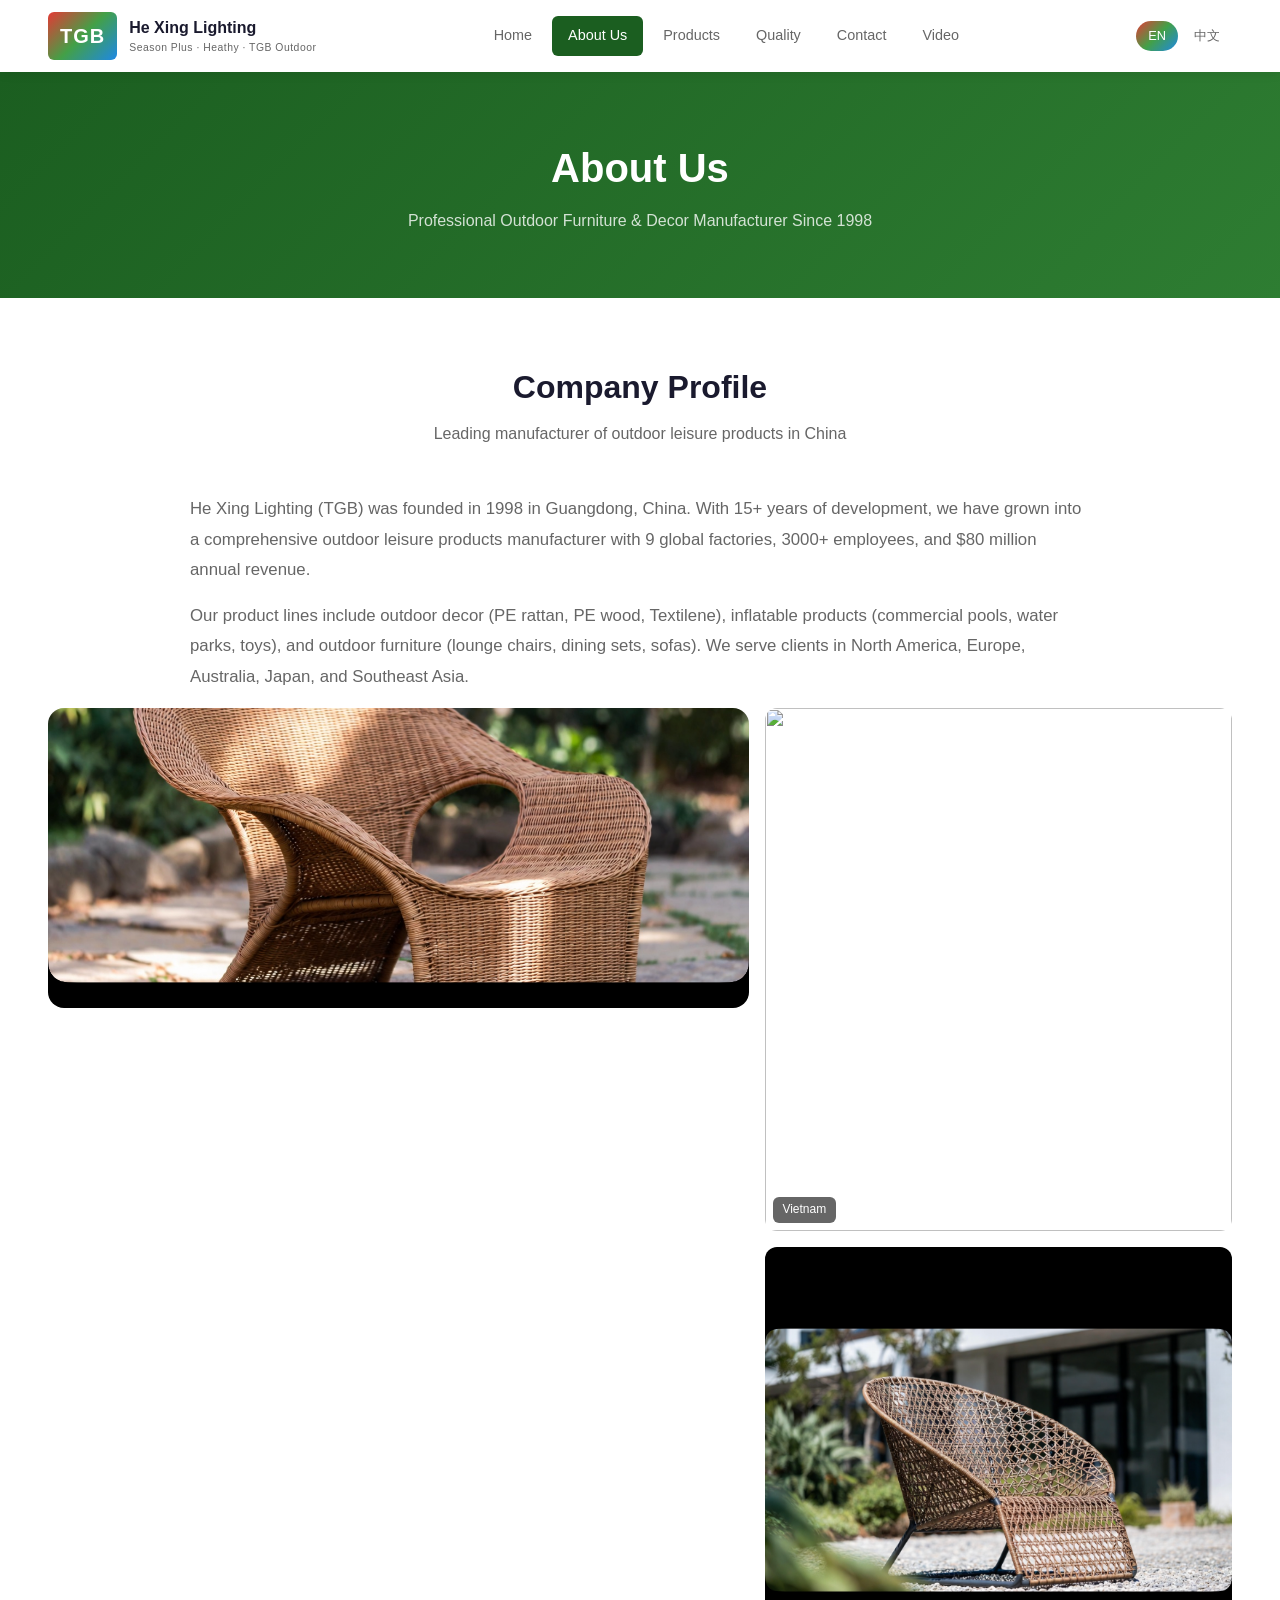
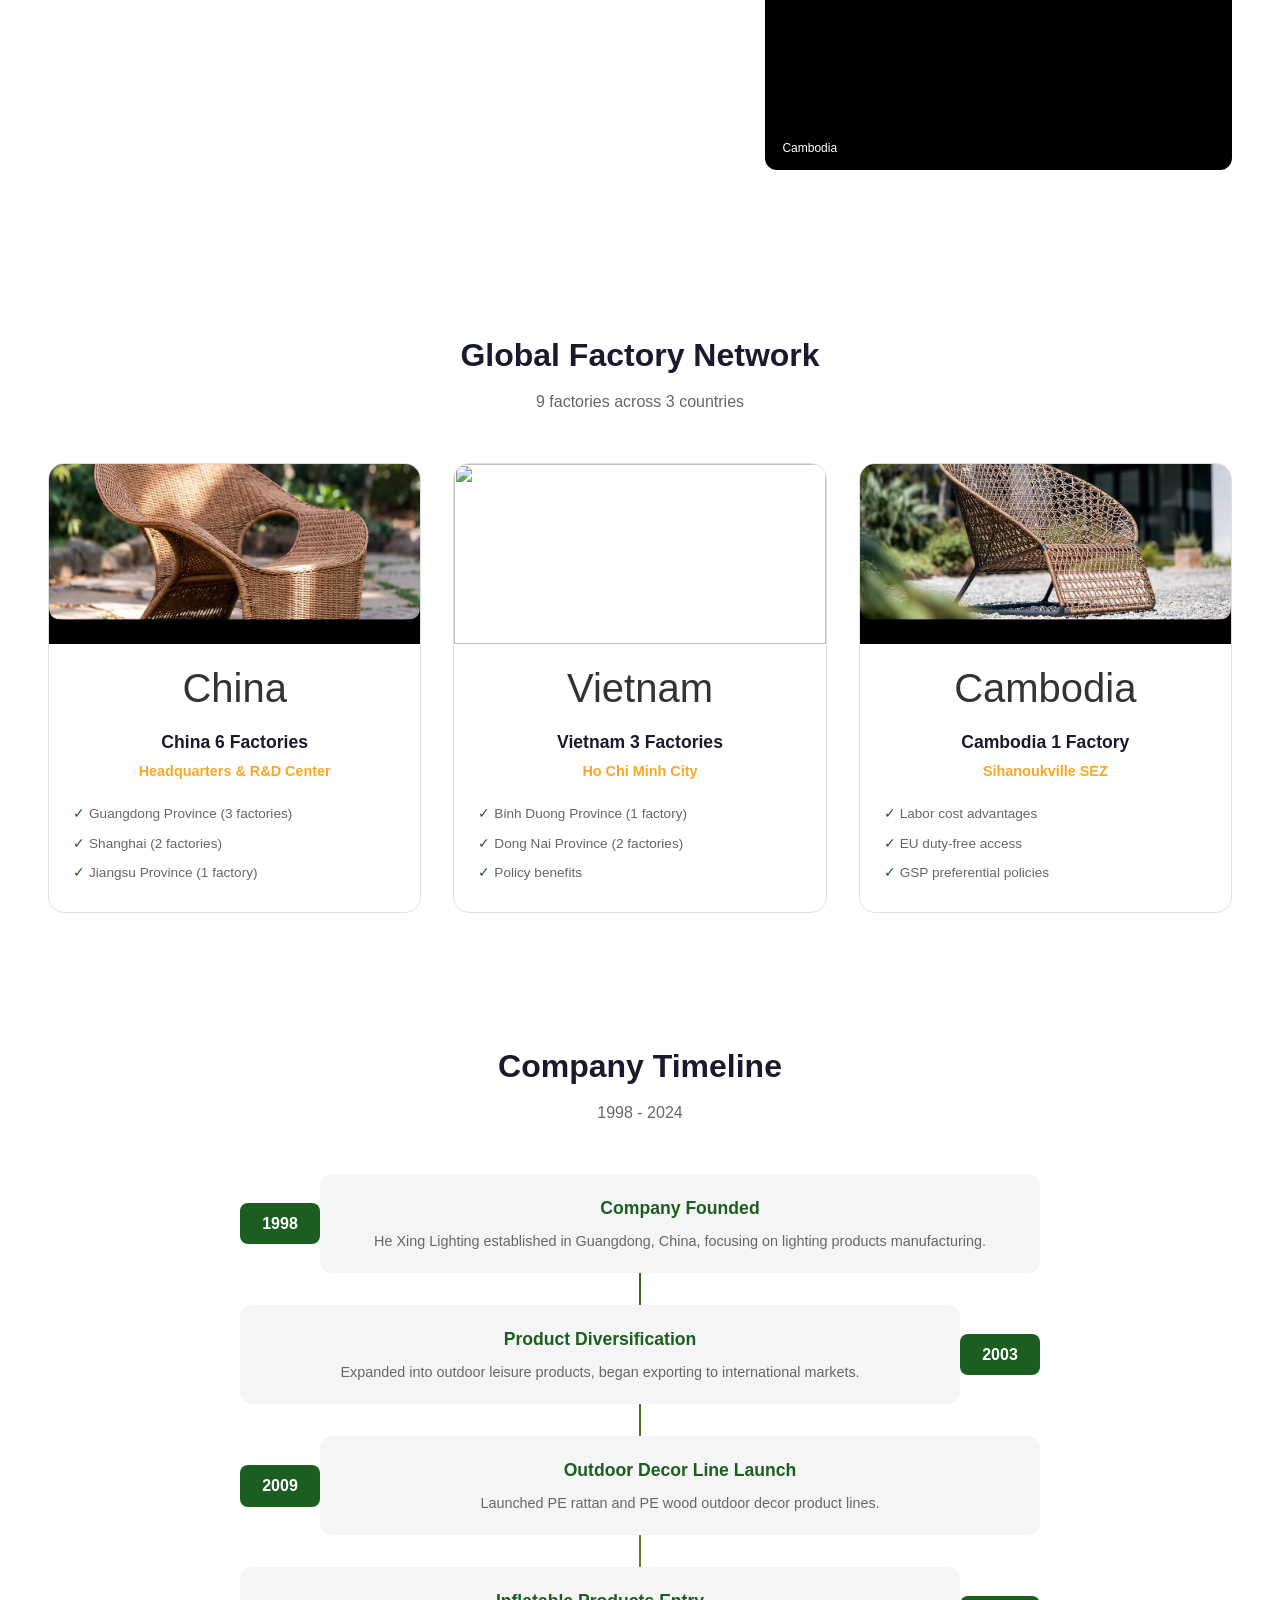
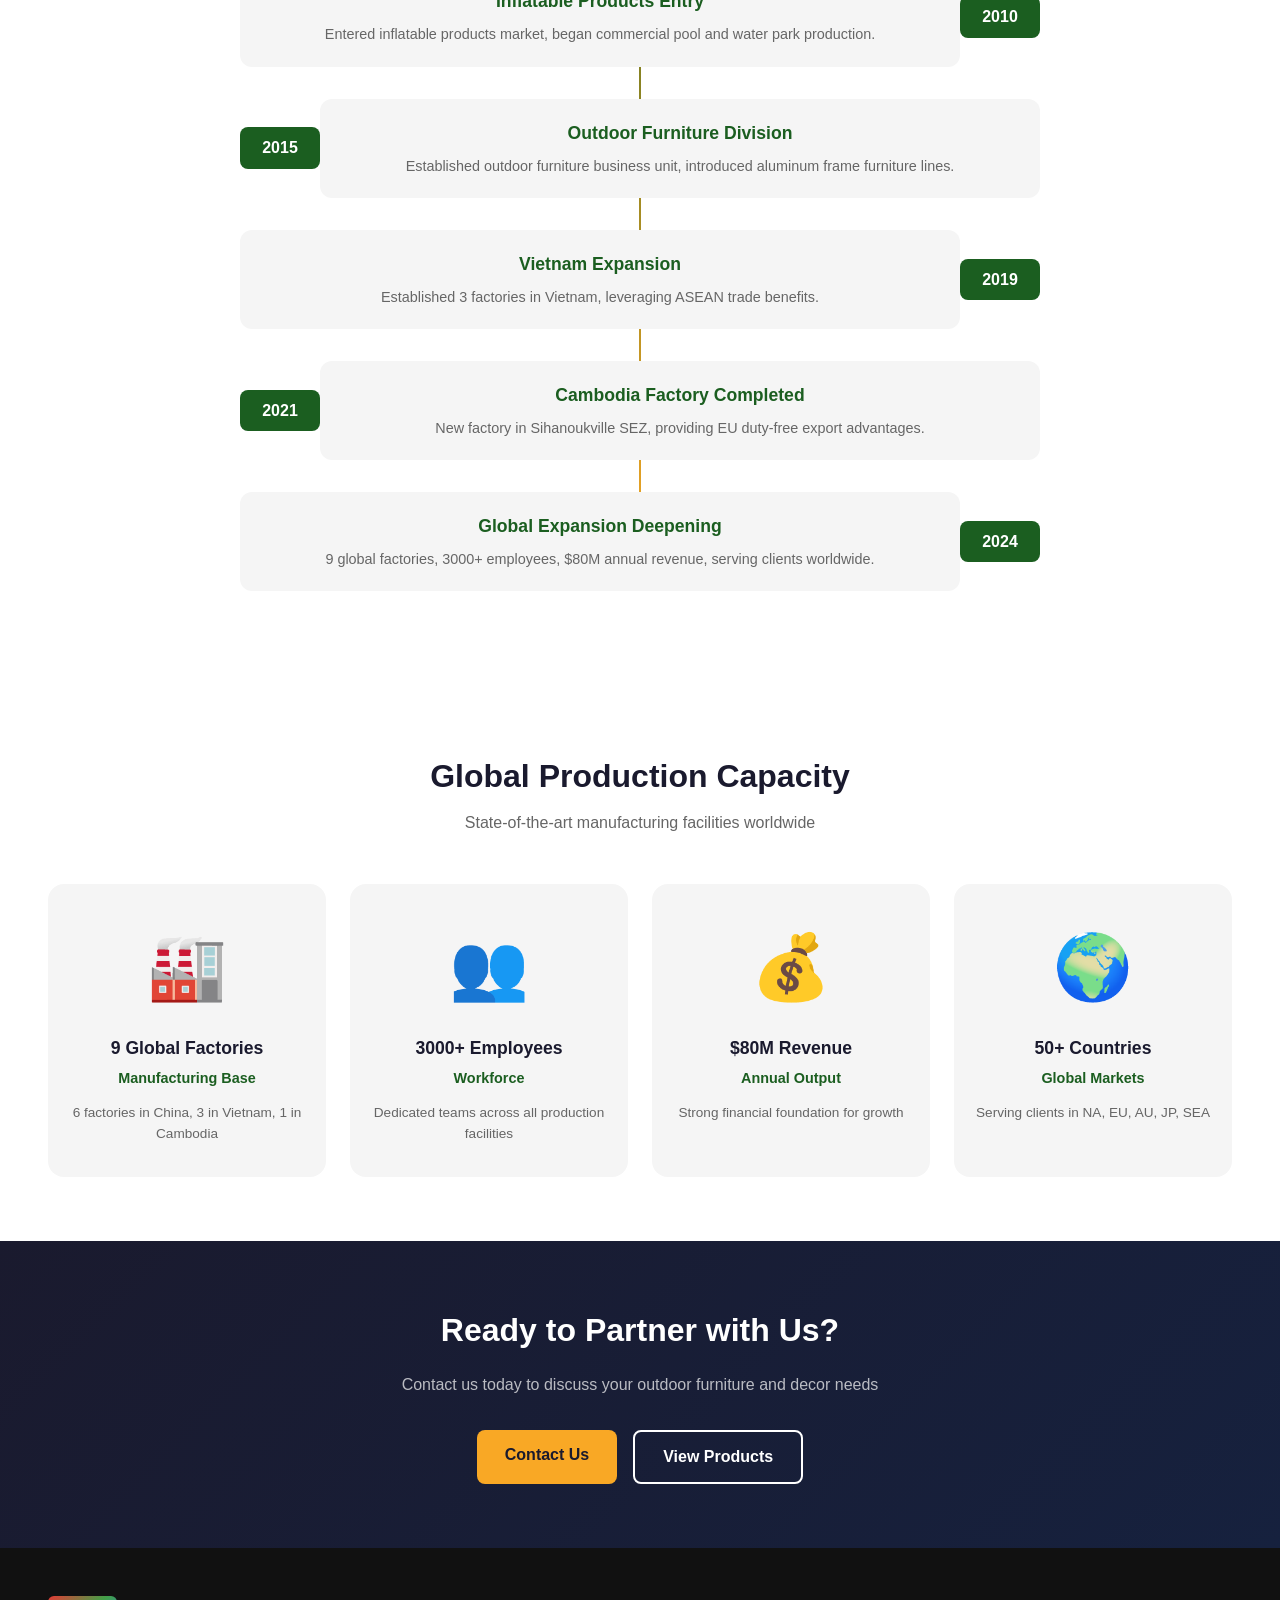
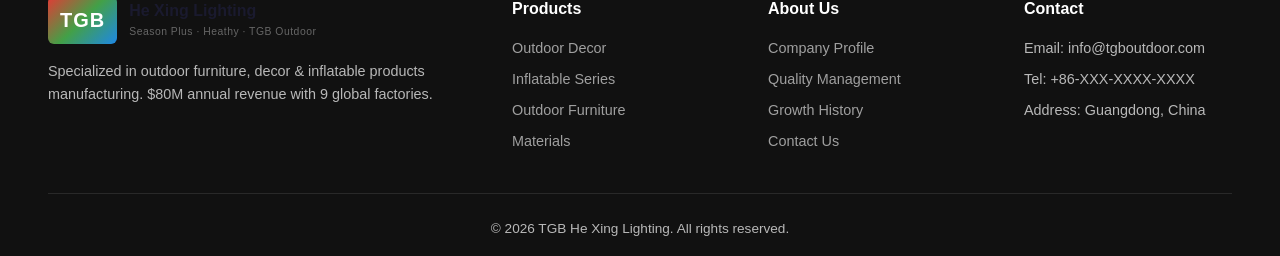
==== about.html @ 358c6dfc "更新：TGB三色Logo+响应式布局+移动端菜单" ====
<!DOCTYPE html>
<html lang="en">
<head>
  <meta charset="UTF-8" />
  <meta name="viewport" content="width=device-width, initial-scale=1.0" />
  <title>About Us - TGB Outdoor</title>
  <link rel="stylesheet" href="style.css" />
</head>
<body>
  <nav class="navbar">
    <a class="nav-logo" href="index.html">
      <div class="logo-badge">TGB</div>
      <div>
        <div class="logo-name">He Xing Lighting</div>
        <div class="logo-sub">Season Plus · Heathy · TGB Outdoor</div>
      </div>
    </a>
    <div class="nav-links" id="navLinks">
      <span class="nav-close" onclick="closeNav()">×</span>
      <a href="index.html" data-en="Home" data-cn="首页" onclick="closeNav()">Home</a>
      <a class="active" href="about.html" data-en="About Us" data-cn="关于我们" onclick="closeNav()">About Us</a>
      <a href="products.html" data-en="Products" data-cn="产品展示" onclick="closeNav()">Products</a>
      <a href="quality.html" data-en="Quality" data-cn="品质管理" onclick="closeNav()">Quality</a>
      <a href="contact.html" data-en="Contact" data-cn="联系我们" onclick="closeNav()">Contact</a>
      <a href="video.html" data-en="Video" data-cn="视频" onclick="closeNav()">Video</a>
    </div>
    <span class="nav-toggle" onclick="toggleNav()">☰</span>
    <div class="nav-lang">
      <span class="lang-btn active" onclick="switchLang('en')">EN</span>
      <span class="lang-btn" onclick="switchLang('cn')">中文</span>
    </div>
  </nav>

  <section class="page-hero">
    <h1>About Us</h1>
    <p>Professional Outdoor Furniture & Decor Manufacturer Since 1998</p>
  </section>

  <section class="section">
    <div class="section-header">
      <h2>Company Profile</h2>
      <p>Leading manufacturer of outdoor leisure products in China</p>
    </div>
    <div class="about-intro">
      <p>He Xing Lighting (TGB) was founded in 1998 in Guangdong, China. With 15+ years of development, we have grown into a comprehensive outdoor leisure products manufacturer with 9 global factories, 3000+ employees, and $80 million annual revenue.</p>
      <p>Our product lines include outdoor decor (PE rattan, PE wood, Textilene), inflatable products (commercial pools, water parks, toys), and outdoor furniture (lounge chairs, dining sets, sofas). We serve clients in North America, Europe, Australia, Japan, and Southeast Asia.</p>
    </div>
    <div class="about-img-grid">
      <div class="about-img-large" onclick="openLightbox('images/img02.png', 'China Factory Overview')">
        <img src="images/img02.png" />
        <div class="about-img-overlay"><span>Click to view larger</span></div>
      </div>
      <div class="about-img-small">
        <div onclick="openLightbox('images/img03.png', 'Vietnam Factory')">
          <img src="images/img03.png" />
          <div class="img-label">Vietnam</div>
        </div>
        <div onclick="openLightbox('images/img05.png', 'Cambodia Factory')">
          <img src="images/img05.png" />
          <div class="img-label">Cambodia</div>
        </div>
      </div>
    </div>
  </section>

  <section class="section factory-section">
    <div class="section-header">
      <h2>Global Factory Network</h2>
      <p>9 factories across 3 countries</p>
    </div>
    <div class="factory-grid">
      <div class="factory-card">
        <div class="factory-img" onclick="openLightbox('images/img02.png', 'China Factory')">
          <img src="images/img02.png" />
          <span class="img-hint">Click to view</span>
        </div>
        <div class="factory-flag">China</div>
        <h3>China 6 Factories</h3>
        <p>Headquarters & R&D Center</p>
        <ul>
          <li>Guangdong Province (3 factories)</li>
          <li>Shanghai (2 factories)</li>
          <li>Jiangsu Province (1 factory)</li>
        </ul>
      </div>
      <div class="factory-card">
        <div class="factory-img" onclick="openLightbox('images/img03.png', 'Vietnam Factory')">
          <img src="images/img03.png" />
          <span class="img-hint">Click to view</span>
        </div>
        <div class="factory-flag">Vietnam</div>
        <h3>Vietnam 3 Factories</h3>
        <p>Ho Chi Minh City</p>
        <ul>
          <li>Binh Duong Province (1 factory)</li>
          <li>Dong Nai Province (2 factories)</li>
          <li>Policy benefits</li>
        </ul>
      </div>
      <div class="factory-card">
        <div class="factory-img" onclick="openLightbox('images/img05.png', 'Cambodia Factory')">
          <img src="images/img05.png" />
          <span class="img-hint">Click to view</span>
        </div>
        <div class="factory-flag">Cambodia</div>
        <h3>Cambodia 1 Factory</h3>
        <p>Sihanoukville SEZ</p>
        <ul>
          <li>Labor cost advantages</li>
          <li>EU duty-free access</li>
          <li>GSP preferential policies</li>
        </ul>
      </div>
    </div>
  </section>

  <section class="section">
    <div class="section-header">
      <h2>Company Timeline</h2>
      <p>1998 - 2024</p>
    </div>
    <div class="timeline">
      <div class="timeline-item">
        <div class="t-year">1998</div>
        <div class="t-content">
          <h3>Company Founded</h3>
          <p>He Xing Lighting established in Guangdong, China, focusing on lighting products manufacturing.</p>
        </div>
      </div>
      <div class="timeline-item">
        <div class="t-year">2003</div>
        <div class="t-content">
          <h3>Product Diversification</h3>
          <p>Expanded into outdoor leisure products, began exporting to international markets.</p>
        </div>
      </div>
      <div class="timeline-item">
        <div class="t-year">2009</div>
        <div class="t-content">
          <h3>Outdoor Decor Line Launch</h3>
          <p>Launched PE rattan and PE wood outdoor decor product lines.</p>
        </div>
      </div>
      <div class="timeline-item">
        <div class="t-year">2010</div>
        <div class="t-content">
          <h3>Inflatable Products Entry</h3>
          <p>Entered inflatable products market, began commercial pool and water park production.</p>
        </div>
      </div>
      <div class="timeline-item">
        <div class="t-year">2015</div>
        <div class="t-content">
          <h3>Outdoor Furniture Division</h3>
          <p>Established outdoor furniture business unit, introduced aluminum frame furniture lines.</p>
        </div>
      </div>
      <div class="timeline-item">
        <div class="t-year">2019</div>
        <div class="t-content">
          <h3>Vietnam Expansion</h3>
          <p>Established 3 factories in Vietnam, leveraging ASEAN trade benefits.</p>
        </div>
      </div>
      <div class="timeline-item">
        <div class="t-year">2021</div>
        <div class="t-content">
          <h3>Cambodia Factory Completed</h3>
          <p>New factory in Sihanoukville SEZ, providing EU duty-free export advantages.</p>
        </div>
      </div>
      <div class="timeline-item">
        <div class="t-year">2024</div>
        <div class="t-content">
          <h3>Global Expansion Deepening</h3>
          <p>9 global factories, 3000+ employees, $80M annual revenue, serving clients worldwide.</p>
        </div>
      </div>
    </div>
  </section>

  <section class="section team-section">
    <div class="section-header">
      <h2>Global Production Capacity</h2>
      <p>State-of-the-art manufacturing facilities worldwide</p>
    </div>
    <div class="team-grid">
      <div class="team-card">
        <div class="team-avatar">🏭</div>
        <h3>9 Global Factories</h3>
        <div class="team-title">Manufacturing Base</div>
        <p>6 factories in China, 3 in Vietnam, 1 in Cambodia</p>
      </div>
      <div class="team-card">
        <div class="team-avatar">👥</div>
        <h3>3000+ Employees</h3>
        <div class="team-title">Workforce</div>
        <p>Dedicated teams across all production facilities</p>
      </div>
      <div class="team-card">
        <div class="team-avatar">💰</div>
        <h3>$80M Revenue</h3>
        <div class="team-title">Annual Output</div>
        <p>Strong financial foundation for growth</p>
      </div>
      <div class="team-card">
        <div class="team-avatar">🌍</div>
        <h3>50+ Countries</h3>
        <div class="team-title">Global Markets</div>
        <p>Serving clients in NA, EU, AU, JP, SEA</p>
      </div>
    </div>
  </section>

  <section class="cta-section">
    <h2>Ready to Partner with Us?</h2>
    <p>Contact us today to discuss your outdoor furniture and decor needs</p>
    <div class="cta-btns">
      <a href="contact.html" class="btn-primary-light">Contact Us</a>
      <a href="products.html" class="btn-secondary-light">View Products</a>
    </div>
  </section>

  <footer class="footer">
    <div class="footer-content">
      <div class="footer-col">
        <div class="footer-logo">
          <div class="logo-badge">TGB</div>
          <div>
            <div class="logo-name">He Xing Lighting</div>
            <div class="logo-sub">Season Plus · Heathy · TGB Outdoor</div>
          </div>
        </div>
        <p>Specialized in outdoor furniture, decor & inflatable products manufacturing. $80M annual revenue with 9 global factories.</p>
      </div>
      <div class="footer-col">
        <h4>Products</h4>
        <a href="products.html">Outdoor Decor</a>
        <a href="products.html">Inflatable Series</a>
        <a href="products.html">Outdoor Furniture</a>
        <a href="products.html">Materials</a>
      </div>
      <div class="footer-col">
        <h4>About Us</h4>
        <a href="about.html">Company Profile</a>
        <a href="quality.html">Quality Management</a>
        <a href="about.html">Growth History</a>
        <a href="contact.html">Contact Us</a>
      </div>
      <div class="footer-col">
        <h4>Contact</h4>
        <p>Email: info@tgboutdoor.com</p>
        <p>Tel: +86-XXX-XXXX-XXXX</p>
        <p>Address: Guangdong, China</p>
      </div>
    </div>
    <div class="footer-bottom">
      <p>&copy; 2026 TGB He Xing Lighting. All rights reserved.</p>
    </div>
  </footer>

  <div id="lightbox" class="lightbox" onclick="closeLightbox()">
    <span class="lightbox-close" onclick="closeLightbox()">&times;</span>
    <img id="lightbox-img" class="lightbox-img" />
    <div id="lightbox-caption" class="lightbox-caption"></div>
  </div>

  <script>
    function openLightbox(src, caption) {
      const lb = document.getElementById('lightbox');
      const img = document.getElementById('lightbox-img');
      const cap = document.getElementById('lightbox-caption');
      img.src = src;
      cap.textContent = caption;
      lb.style.display = 'flex';
    }

    function closeLightbox() {
      document.getElementById('lightbox').style.display = 'none';
    }

    function switchLang(lang) {
      document.querySelectorAll('.lang-btn').forEach(btn => {
        btn.classList.toggle('active', btn.textContent.toLowerCase() === lang);
      });
      document.documentElement.lang = lang === 'cn' ? 'zh-CN' : 'en';
      document.querySelectorAll('[data-en]').forEach(el => {
        const text = lang === 'cn' ? el.getAttribute('data-cn') : el.getAttribute('data-en');
        el.textContent = text;
      });
    }
  </script>
</body>
</html>
---- style.css ----
/* ===== Reset & Base ===== */
* { margin: 0; padding: 0; box-sizing: border-box; }
body { font-family: 'Segoe UI', 'PingFang SC', 'Microsoft YaHei', sans-serif; color: #333; background: #fff; line-height: 1.6; }
a { text-decoration: none; color: inherit; }
ul { list-style: none; }
img { max-width: 100%; }

/* ===== Colors ===== */
:root {
  --green: #1B5E20;
  --green-light: #2E7D32;
  --green-bg: #E8F5E9;
  --gold: #F9A825;
  --gold-light: #FDD835;
  --dark: #1A1A2E;
  --gray: #666;
  --light-gray: #f5f5f5;
}

/* ===== Navbar ===== */
.navbar {
  display: flex; align-items: center; justify-content: space-between;
  padding: 0.75rem 3rem; background: #fff;
  box-shadow: 0 2px 10px rgba(0,0,0,0.08); position: sticky; top: 0; z-index: 100;
}
.nav-logo { display: flex; align-items: center; gap: 0.75rem; }
.logo-badge {
  background: linear-gradient(135deg, #e53935 0%, #43a047 50%, #1e88e5 100%);
  color: #fff; font-weight: 900; font-size: 1.25rem;
  padding: 0.5rem 0.75rem; border-radius: 6px; letter-spacing: 1px;
}
.logo-name { font-weight: 700; font-size: 1rem; color: var(--dark); }
.logo-sub { font-size: 0.65rem; color: var(--gray); letter-spacing: 0.5px; }
.nav-links { display: flex; gap: 0.25rem; }
.nav-links a {
  padding: 0.5rem 1rem; border-radius: 6px; font-size: 0.9rem; font-weight: 500;
  color: var(--gray); transition: all 0.2s;
}
.nav-links a:hover { background: var(--green-bg); color: var(--green); }
.nav-links a.active { background: var(--green); color: #fff; }
.nav-lang { display: flex; gap: 0.25rem; }
.lang-btn { padding: 0.3rem 0.75rem; border-radius: 20px; font-size: 0.8rem; cursor: pointer; color: var(--gray); }
.lang-btn.active { background: linear-gradient(135deg, #e53935, #43a047, #1e88e5); color: #fff; }

/* Mobile Menu */
.nav-toggle { display: none; font-size: 1.5rem; cursor: pointer; padding: 0.5rem; }
.nav-close { display: none; }

/* ===== Hero Slider ===== */
.hero-slider { position: relative; height: 70vh; min-height: 500px; overflow: hidden; }
.slider-container { height: 100%; position: relative; }
.slide {
  position: absolute; top: 0; left: 0; width: 100%; height: 100%;
  background-size: cover; background-position: center;
  opacity: 0; transition: opacity 0.8s ease;
}
.slide.active { opacity: 1; }
.slide-overlay {
  position: absolute; inset: 0;
  background: linear-gradient(135deg, rgba(27,94,32,0.75) 0%, rgba(0,0,0,0.5) 100%);
}
.slide-content {
  position: relative; z-index: 1; height: 100%;
  display: flex; flex-direction: column; justify-content: center; align-items: center;
  text-align: center; padding: 2rem;
}
.slide-content h1 { font-size: 2.8rem; color: #fff; margin-bottom: 1rem; font-weight: 800; }
.slide-content p { font-size: 1.15rem; color: rgba(255,255,255,0.9); margin-bottom: 2rem; max-width: 700px; }
.hero-btns { display: flex; gap: 1rem; }
.slider-controls {
  position: absolute; bottom: 2rem; left: 50%; transform: translateX(-50%);
  display: flex; align-items: center; gap: 1rem; z-index: 10;
}
.slider-btn {
  background: rgba(255,255,255,0.3); border: none; color: #fff;
  width: 40px; height: 40px; border-radius: 50%; cursor: pointer;
  font-size: 1.2rem; transition: all 0.2s;
}
.slider-btn:hover { background: rgba(255,255,255,0.5); }
.slider-dots { display: flex; gap: 0.5rem; }
.dot {
  width: 10px; height: 10px; border-radius: 50%; background: rgba(255,255,255,0.4);
  cursor: pointer; transition: all 0.2s;
}
.dot.active { background: var(--gold); width: 24px; border-radius: 5px; }

/* ===== Hero (fallback, unused now) ===== */
.hero { display: none; }

/* ===== Buttons ===== */
.btn-primary {
  background: var(--green); color: #fff; padding: 0.75rem 1.75rem;
  border-radius: 8px; font-weight: 600; display: inline-block; transition: all 0.2s; border: 2px solid var(--green);
}
.btn-primary:hover { background: var(--green-light); border-color: var(--green-light); transform: translateY(-2px); }
.btn-secondary {
  background: transparent; color: #fff; padding: 0.75rem 1.75rem;
  border-radius: 8px; font-weight: 600; display: inline-block; transition: all 0.2s; border: 2px solid #fff;
}
.btn-secondary:hover { background: #fff; color: var(--green); }
.btn-outline {
  border: 2px solid var(--green); color: var(--green); padding: 0.6rem 1.5rem;
  border-radius: 8px; font-weight: 600; display: inline-block; transition: all 0.2s;
}
.btn-outline:hover { background: var(--green); color: #fff; }
.btn-primary-light { background: var(--gold); color: var(--dark); padding: 0.75rem 1.75rem; border-radius: 8px; font-weight: 700; display: inline-block; transition: all 0.2s; }
.btn-primary-light:hover { background: var(--gold-light); transform: translateY(-2px); }
.btn-secondary-light { background: transparent; color: #fff; padding: 0.75rem 1.75rem; border-radius: 8px; font-weight: 600; display: inline-block; border: 2px solid #fff; transition: all 0.2s; }
.btn-secondary-light:hover { background: #fff; color: var(--green); }
.btn-full { width: 100%; border: none; cursor: pointer; font-size: 1rem; }

/* ===== Stats Bar ===== */
.stats-bar {
  display: flex; justify-content: center; gap: 4rem; padding: 2.5rem 3rem;
  background: var(--dark); color: #fff;
}
.stat { text-align: center; }
.stat-num { display: block; font-size: 2rem; font-weight: 900; color: var(--gold); }
.stat-label { font-size: 0.85rem; color: rgba(255,255,255,0.7); margin-top: 0.25rem; display: block; }

/* ===== Section ===== */
.section { padding: 4rem 3rem; }
.section-header { text-align: center; margin-bottom: 3rem; }
.section-header h2 { font-size: 2rem; color: var(--dark); margin-bottom: 0.5rem; font-weight: 700; }
.section-header p { color: var(--gray); font-size: 1rem; }

/* ===== Products ===== */
.products-grid { display: grid; grid-template-columns: repeat(3, 1fr); gap: 2rem; }
.product-card {
  border: 1px solid #e0e0e0; border-radius: 16px; overflow: hidden;
  text-align: center; transition: all 0.3s; background: #fff; position: relative;
}
.product-card:hover { transform: translateY(-8px); box-shadow: 0 12px 40px rgba(0,0,0,0.12); }
.product-card.featured { border: 2px solid var(--gold); }
.product-badge { position: absolute; top: -12px; left: 50%; transform: translateX(-50%); background: var(--gold); color: var(--dark); padding: 0.3rem 1rem; border-radius: 20px; font-size: 0.8rem; font-weight: 700; z-index: 2; }
.product-img { height: 200px; overflow: hidden; cursor: pointer; }
.product-img img { width: 100%; height: 100%; object-fit: cover; transition: transform 0.3s; }
.product-img:hover img { transform: scale(1.05); }
.product-info { padding: 1.5rem; }
.product-card h3 { font-size: 1.2rem; color: var(--dark); margin-bottom: 0.25rem; }
.product-card > .product-info > p { color: var(--gray); font-size: 0.85rem; margin-bottom: 1rem; }
.product-card ul { text-align: left; margin-bottom: 1.5rem; }
.product-card li { padding: 0.3rem 0; font-size: 0.9rem; color: var(--gray); padding-left: 1rem; position: relative; }
.product-card li::before { content: '•'; position: absolute; left: 0; color: var(--gold); font-weight: bold; }

/* ===== Clickable Img Text ===== */
.clickable-img {
  color: var(--green); cursor: pointer; border-bottom: 1px dashed var(--green);
  transition: all 0.2s;
}
.clickable-img:hover { color: var(--gold); border-color: var(--gold); }

/* ===== Lightbox ===== */
.lightbox {
  display: none; position: fixed; inset: 0; z-index: 9999;
  background: rgba(0,0,0,0.9); justify-content: center; align-items: center;
  flex-direction: column; padding: 2rem;
}
.lightbox-img {
  max-width: 90%; max-height: 75vh; border-radius: 8px;
  box-shadow: 0 20px 60px rgba(0,0,0,0.5);
  animation: zoomIn 0.3s ease;
}
@keyframes zoomIn {
  from { transform: scale(0.8); opacity: 0; }
  to { transform: scale(1); opacity: 1; }
}
.lightbox-caption {
  color: #fff; margin-top: 1rem; font-size: 1.1rem; text-align: center;
}
.lightbox-close {
  position: absolute; top: 1.5rem; right: 2rem;
  color: #fff; font-size: 3rem; cursor: pointer; line-height: 1;
  transition: color 0.2s;
}
.lightbox-close:hover { color: var(--gold); }

/* ===== Factory Showcase ===== */
.factory-showcase { background: var(--light-gray); padding: 4rem 3rem; }
.factory-showcase-header { text-align: center; margin-bottom: 2.5rem; }
.factory-showcase-header h2 { font-size: 2rem; color: var(--dark); font-weight: 700; margin-bottom: 0.5rem; }
.factory-showcase-header p { color: var(--gray); }
.factory-images { display: grid; grid-template-columns: 1.5fr 1fr; gap: 1.5rem; max-width: 1200px; margin: 0 auto; }
.factory-img-card { border-radius: 16px; overflow: hidden; position: relative; cursor: pointer; }
.factory-img-card img { width: 100%; height: 100%; object-fit: cover; transition: transform 0.5s; }
.factory-img-card:hover img { transform: scale(1.05); }
.factory-img-label {
  position: absolute; bottom: 0; left: 0; right: 0;
  background: linear-gradient(transparent, rgba(0,0,0,0.8));
  padding: 1.5rem 1rem 1rem; color: #fff;
  display: flex; align-items: center; gap: 0.75rem;
}
.factory-img-label .fi-flag { font-size: 2rem; }
.factory-img-label strong { font-size: 1.1rem; cursor: pointer; }
.factory-img-label p { font-size: 0.85rem; color: rgba(255,255,255,0.8); }
.factory-img-card.large { height: 400px; }
.factory-img-stack { display: flex; flex-direction: column; gap: 1.5rem; }
.factory-img-stack .factory-img-card { height: calc(200px - 0.75rem); }

/* ===== Timeline ===== */
.timeline-mini { display: flex; justify-content: space-between; position: relative; overflow-x: auto; gap: 0.5rem; padding: 1rem 0; }
.timeline-mini::before { content: ''; position: absolute; top: 50%; left: 0; right: 0; height: 2px; background: linear-gradient(to right, var(--green), var(--gold)); z-index: 0; }
.timeline-item { text-align: center; position: relative; z-index: 1; flex-shrink: 0; min-width: 100px; }
.timeline-item .year { display: block; background: var(--green); color: #fff; padding: 0.3rem 0.75rem; border-radius: 20px; font-weight: 700; font-size: 0.85rem; margin: 0 auto 0.5rem; }
.timeline-item .event { font-size: 0.8rem; color: var(--gray); display: block; margin-top: 0.5rem; }

/* ===== Gallery Preview ===== */
.gallery-preview { background: var(--light-gray); }
.gallery-grid { display: grid; grid-template-columns: repeat(6, 1fr); gap: 1rem; }
.gallery-item { position: relative; border-radius: 12px; overflow: hidden; cursor: pointer; height: 150px; }
.gallery-item img { width: 100%; height: 100%; object-fit: cover; transition: transform 0.3s; }
.gallery-item:hover img { transform: scale(1.1); }
.gallery-overlay {
  position: absolute; inset: 0; background: rgba(27,94,32,0.7);
  display: flex; align-items: center; justify-content: center;
  opacity: 0; transition: opacity 0.3s;
}
.gallery-item:hover .gallery-overlay { opacity: 1; }
.gallery-overlay span { color: #fff; font-weight: 600; font-size: 0.9rem; }

/* ===== Product Detail Cards ===== */
.product-detail-cards { display: grid; grid-template-columns: repeat(3, 1fr); gap: 2rem; margin-top: 3rem; }
.pdcard { border: 1px solid #e0e0e0; border-radius: 16px; padding: 2rem; transition: all 0.3s; }
.pdcard:hover { border-color: var(--green); box-shadow: 0 8px 24px rgba(0,0,0,0.08); }
.pdcard h3 { color: var(--green); margin-bottom: 0.75rem; font-size: 1.15rem; }
.pdcard p { color: var(--gray); font-size: 0.9rem; margin-bottom: 1rem; line-height: 1.6; }
.pdcard ul { margin-bottom: 1rem; }
.pdcard li { padding: 0.25rem 0; font-size: 0.9rem; color: var(--gray); padding-left: 1rem; position: relative; }
.pdcard li::before { content: '✓'; position: absolute; left: 0; color: var(--green); }

/* ===== Product Gallery Full ===== */
.product-gallery-full { display: grid; grid-template-columns: repeat(5, 1fr); gap: 1rem; margin-bottom: 2rem; }
.pg-item { position: relative; border-radius: 12px; overflow: hidden; cursor: pointer; height: 180px; }
.pg-item.tall { grid-row: span 2; height: 100%; }
.pg-item img { width: 100%; height: 100%; object-fit: cover; object-position: center; transition: transform 0.3s; }
.pg-item:hover img { transform: scale(1.08); }
.pg-overlay {
  position: absolute; inset: 0; background: rgba(27,94,32,0.7);
  display: flex; align-items: center; justify-content: center;
  opacity: 0; transition: opacity 0.3s;
}
.pg-item:hover .pg-overlay { opacity: 1; }
.pg-overlay span { color: #fff; font-weight: 600; font-size: 0.9rem; }

/* ===== Material/Detail Images ===== */
.material-img img { width: 100%; height: 100%; object-fit: cover; object-position: center top; transition: transform 0.3s; }

/* ===== Why Section ===== */
.why-grid { display: grid; grid-template-columns: repeat(4, 1fr); gap: 1.5rem; }
.why-card { text-align: center; padding: 2rem 1rem; border-radius: 12px; background: var(--light-gray); transition: all 0.3s; }
.why-card:hover { background: var(--green-bg); transform: translateY(-4px); }
.why-icon { font-size: 2.5rem; margin-bottom: 1rem; }
.why-card h3 { font-size: 1.1rem; color: var(--dark); margin-bottom: 0.5rem; }
.why-card p { font-size: 0.85rem; color: var(--gray); }

/* ===== CTA ===== */
.cta-section { background: linear-gradient(135deg, var(--dark) 0%, #16213E 100%); padding: 4rem 3rem; text-align: center; }
.cta-section h2 { font-size: 2rem; color: #fff; margin-bottom: 1rem; }
.cta-section p { color: rgba(255,255,255,0.7); margin-bottom: 2rem; max-width: 600px; margin-left: auto; margin-right: auto; }
.cta-btns { display: flex; gap: 1rem; justify-content: center; }

/* ===== Footer ===== */
.footer { background: #111; color: rgba(255,255,255,0.7); padding: 3rem 3rem 1rem; }
.footer-content { display: grid; grid-template-columns: 2fr 1fr 1fr 1fr; gap: 3rem; margin-bottom: 2rem; }
.footer-logo { display: flex; align-items: center; gap: 0.75rem; margin-bottom: 1rem; }
.footer-col h4 { color: #fff; font-size: 1rem; margin-bottom: 1rem; }
.footer-col a { display: block; color: rgba(255,255,255,0.6); font-size: 0.9rem; margin-bottom: 0.5rem; transition: color 0.2s; }
.footer-col a:hover { color: var(--gold); }
.footer-col p { font-size: 0.9rem; margin-bottom: 0.5rem; }
.footer-bottom { border-top: 1px solid rgba(255,255,255,0.1); padding-top: 1.5rem; text-align: center; font-size: 0.85rem; }

/* ===== Page Hero ===== */
.page-hero { background: linear-gradient(135deg, var(--green) 0%, #2E7D32 100%); padding: 4rem 3rem; text-align: center; }
.page-hero h1 { font-size: 2.5rem; color: #fff; font-weight: 800; margin-bottom: 0.5rem; }
.page-hero p { color: rgba(255,255,255,0.8); font-size: 1rem; }

/* ===== About ===== */
.about-intro { max-width: 900px; margin: 0 auto; }
.about-intro > p { font-size: 1.05rem; color: var(--gray); margin-bottom: 1rem; line-height: 1.8; }
.about-img-grid { display: grid; grid-template-columns: 1.5fr 1fr; gap: 1rem; margin-bottom: 2rem; }
.about-img-large { position: relative; border-radius: 16px; overflow: hidden; cursor: pointer; height: 300px; }
.about-img-large img { width: 100%; height: 100%; object-fit: cover; transition: transform 0.3s; }
.about-img-large:hover img { transform: scale(1.05); }
.about-img-overlay {
  position: absolute; inset: 0; background: rgba(27,94,32,0.6);
  display: flex; align-items: center; justify-content: center;
  opacity: 0; transition: opacity 0.3s;
}
.about-img-large:hover .about-img-overlay { opacity: 1; }
.about-img-overlay span { color: #fff; font-weight: 600; }
.about-img-small { display: flex; flex-direction: column; gap: 1rem; }
.about-img-small > div { position: relative; flex: 1; border-radius: 12px; overflow: hidden; cursor: pointer; }
.about-img-small img { width: 100%; height: 100%; object-fit: cover; transition: transform 0.3s; }
.about-img-small > div:hover img { transform: scale(1.05); }
.img-label { position: absolute; bottom: 0.5rem; left: 0.5rem; background: rgba(0,0,0,0.6); color: #fff; padding: 0.2rem 0.6rem; border-radius: 6px; font-size: 0.75rem; }

/* ===== Timeline Full ===== */
.timeline { max-width: 800px; margin: 0 auto; position: relative; }
.timeline::before { content: ''; position: absolute; left: 50%; top: 0; bottom: 0; width: 2px; background: linear-gradient(to bottom, var(--green), var(--gold)); transform: translateX(-50%); }
.timeline-item { display: flex; margin-bottom: 2rem; position: relative; }
.timeline-item:nth-child(even) { flex-direction: row-reverse; }
.t-year { background: var(--green); color: #fff; padding: 0.5rem 1rem; border-radius: 8px; font-weight: 700; min-width: 80px; text-align: center; align-self: center; }
.t-dot { width: 16px; height: 16px; background: var(--gold); border-radius: 50%; position: absolute; left: 50%; transform: translateX(-50%); border: 3px solid #fff; box-shadow: 0 0 0 2px var(--gold); }
.t-content { flex: 1; padding: 0 2rem; background: var(--light-gray); padding: 1.25rem; border-radius: 12px; }
.t-content h3 { color: var(--green); margin-bottom: 0.5rem; font-size: 1.1rem; }
.t-content p { color: var(--gray); font-size: 0.9rem; }

/* ===== Factory ===== */
.factory-grid { display: grid; grid-template-columns: repeat(3, 1fr); gap: 2rem; }
.factory-card { border: 1px solid #e0e0e0; border-radius: 16px; overflow: hidden; transition: all 0.3s; }
.factory-card:hover { transform: translateY(-6px); box-shadow: 0 10px 30px rgba(0,0,0,0.1); }
.factory-card.highlight-card { border-color: var(--gold); }
.factory-img { position: relative; height: 180px; overflow: hidden; cursor: pointer; }
.factory-img img { width: 100%; height: 100%; object-fit: cover; transition: transform 0.3s; }
.factory-img:hover img { transform: scale(1.05); }
.img-hint {
  position: absolute; inset: 0; background: rgba(27,94,32,0.6);
  display: flex; align-items: center; justify-content: center;
  opacity: 0; transition: opacity 0.3s; color: #fff; font-weight: 600;
}
.factory-img:hover .img-hint { opacity: 1; }
.material-img { position: relative; height: 150px; overflow: hidden; border-radius: 12px; cursor: pointer; margin-bottom: 1rem; }
.material-img img { width: 100%; height: 100%; object-fit: cover; transition: transform 0.3s; }
.material-img:hover img { transform: scale(1.05); }
.material-img .img-hint { position: absolute; inset: 0; background: rgba(27,94,32,0.6); display: flex; align-items: center; justify-content: center; opacity: 0; transition: opacity 0.3s; color: #fff; font-weight: 600; }
.material-img:hover .img-hint { opacity: 1; }
.test-img { position: relative; height: 140px; overflow: hidden; border-radius: 12px; cursor: pointer; margin-bottom: 1rem; }
.test-img img { width: 100%; height: 100%; object-fit: cover; transition: transform 0.3s; }
.test-img:hover img { transform: scale(1.05); }
.test-img .img-hint { position: absolute; inset: 0; background: rgba(27,94,32,0.6); display: flex; align-items: center; justify-content: center; opacity: 0; transition: opacity 0.3s; color: #fff; font-weight: 600; }
.test-img:hover .img-hint { opacity: 1; }
.factory-flag { font-size: 2.5rem; text-align: center; margin: 0.75rem 0 0.5rem; }
.factory-card h3 { font-size: 1.1rem; color: var(--dark); margin-bottom: 0.25rem; text-align: center; }
.factory-card > p { color: var(--gold); font-weight: 600; margin-bottom: 1rem; text-align: center; font-size: 0.9rem; }
.factory-card ul { padding: 0 1.5rem 1.5rem; }
.factory-card li { padding: 0.25rem 0; font-size: 0.85rem; color: var(--gray); padding-left: 1rem; position: relative; }
.factory-card li::before { content: '✓'; position: absolute; left: 0; color: var(--green); }

/* ===== Team ===== */
.team-grid { display: grid; grid-template-columns: repeat(4, 1fr); gap: 1.5rem; }
.team-card { text-align: center; padding: 2rem 1rem; border-radius: 16px; background: var(--light-gray); transition: all 0.3s; }
.team-card:hover { background: var(--green-bg); transform: translateY(-4px); }
.team-avatar { font-size: 4rem; margin-bottom: 1rem; }
.team-card h3 { font-size: 1.1rem; color: var(--dark); margin-bottom: 0.25rem; }
.team-title { color: var(--green); font-weight: 600; font-size: 0.9rem; margin-bottom: 0.75rem; }
.team-card p { font-size: 0.85rem; color: var(--gray); }

/* ===== Tabs ===== */
.tabs { display: flex; gap: 0.5rem; margin-bottom: 2rem; flex-wrap: wrap; justify-content: center; }
.tab-btn { padding: 0.75rem 1.5rem; border: 2px solid #e0e0e0; background: #fff; border-radius: 8px; font-weight: 600; cursor: pointer; transition: all 0.2s; color: var(--gray); }
.tab-btn:hover { border-color: var(--green); color: var(--green); }
.tab-btn.active { background: var(--green); color: #fff; border-color: var(--green); }
.tab-content { display: none; }
.tab-content.active { display: block; }

/* ===== Materials ===== */
.material-grid { display: grid; grid-template-columns: repeat(4, 1fr); gap: 1.5rem; }
.material-card { border: 1px solid #e0e0e0; border-radius: 16px; padding: 1.5rem; text-align: center; transition: all 0.3s; }
.material-card:hover { border-color: var(--green); transform: translateY(-4px); box-shadow: 0 8px 24px rgba(0,0,0,0.08); }
.material-card h3 { font-size: 1.05rem; color: var(--dark); margin-bottom: 0.2rem; }
.material-eng { color: var(--green); font-size: 0.8rem; font-weight: 600; margin-bottom: 1rem; display: block; }
.material-card li { padding: 0.25rem 0; font-size: 0.85rem; color: var(--gray); text-align: left; padding-left: 1rem; position: relative; }
.material-card li::before { content: '•'; position: absolute; left: 0; color: var(--gold); }

/* ===== Integration Flow ===== */
.integration-flow { display: flex; align-items: center; justify-content: center; flex-wrap: wrap; gap: 0.5rem; }
.flow-step { text-align: center; max-width: 160px; }
.flow-num { background: var(--green); color: #fff; width: 32px; height: 32px; border-radius: 50%; display: flex; align-items: center; justify-content: center; font-weight: 700; font-size: 0.85rem; margin: 0 auto 0.5rem; }
.flow-icon { font-size: 2.5rem; margin-bottom: 0.5rem; }
.flow-step h3 { font-size: 0.9rem; color: var(--dark); margin-bottom: 0.3rem; }
.flow-step p { font-size: 0.75rem; color: var(--gray); }
.flow-arrow { font-size: 1.5rem; color: var(--gold); font-weight: bold; }

/* ===== Process Gallery ===== */
.process-gallery { background: var(--light-gray); }
.process-grid { display: grid; grid-template-columns: repeat(5, 1fr); gap: 10px; }
.process-item { position: relative; border-radius: 10px; overflow: hidden; cursor: pointer; height: 100px; }
.process-item img { width: 100%; height: 100%; object-fit: cover; transition: transform 0.3s; }
.process-item:hover img { transform: scale(1.08); }
.process-label {
  position: absolute; bottom: 0; left: 0; right: 0;
  background: rgba(27,94,32,0.85); color: #fff;
  padding: 4px; text-align: center; font-size: 11px; font-weight: 500;
  display: flex; align-items: center; justify-content: center; gap: 4px;
}
.process-label span { font-size: 12px; }

/* ===== Testing ===== */
.testing-section { background: var(--green-bg); }
.test-grid { display: grid; grid-template-columns: repeat(3, 1fr); gap: 1rem; }
.test-card { background: #fff; border-radius: 12px; padding: 1rem; text-align: center; transition: all 0.2s; border: 1px solid #e0e0e0; }
.test-card:hover { border-color: var(--green); transform: translateY(-3px); box-shadow: 0 4px 12px rgba(27,94,32,0.1); }
.test-icon { font-size: 2rem; margin-bottom: 0.5rem; }
.test-img { position: relative; height: 90px; overflow: hidden; border-radius: 8px; cursor: pointer; margin-bottom: 0.75rem; }
.test-img img { width: 100%; height: 100%; object-fit: cover; transition: transform 0.3s; }
.test-img:hover img { transform: scale(1.05); }
.test-img .img-hint { position: absolute; inset: 0; background: rgba(27,94,32,0.6); display: flex; align-items: center; justify-content: center; opacity: 0; transition: opacity 0.3s; color: #fff; font-weight: 600; font-size: 12px; }
.test-img:hover .img-hint { opacity: 1; }
.test-card h3 { font-size: 14px; color: var(--dark); margin-bottom: 0.3rem; }
.test-card p { font-size: 12px; color: var(--gray); }

/* ===== Cert ===== */
.cert-grid { display: grid; grid-template-columns: repeat(3, 1fr); gap: 2rem; }
.cert-card { text-align: center; padding: 2rem; border: 1px solid #e0e0e0; border-radius: 16px; transition: all 0.3s; }
.cert-card:hover { border-color: var(--gold); transform: translateY(-4px); }
.cert-icon { font-size: 3rem; margin-bottom: 1rem; }
.cert-card h3 { font-size: 1.15rem; color: var(--dark); margin-bottom: 0.5rem; }
.cert-card p { font-size: 0.9rem; color: var(--gray); }

/* ===== Craft ===== */
.craft-section { background: var(--light-gray); }
.craft-grid { display: grid; grid-template-columns: repeat(3, 1fr); gap: 1.5rem; }
.craft-card { background: #fff; border-radius: 16px; padding: 1.5rem; transition: all 0.3s; border: 1px solid #e0e0e0; }
.craft-card:hover { transform: translateY(-4px); box-shadow: 0 8px 24px rgba(0,0,0,0.08); }
.craft-icon { font-size: 2.5rem; margin-bottom: 0.75rem; }
.craft-card h3 { font-size: 1.05rem; color: var(--green); margin-bottom: 0.5rem; }
.craft-card p { font-size: 0.85rem; color: var(--gray); line-height: 1.6; }

/* ===== Contact Form ===== */
.contact-form-wrapper { max-width: 700px; margin: 0 auto; background: #fff; border: 1px solid #e0e0e0; border-radius: 16px; padding: 2.5rem; }
.contact-form-wrapper h2 { text-align: center; margin-bottom: 0.5rem; }
.contact-form-wrapper > p { text-align: center; color: var(--gray); margin-bottom: 2rem; }
.form-row { display: grid; grid-template-columns: 1fr 1fr; gap: 1rem; }
.form-group { margin-bottom: 1rem; }
.form-group label { display: block; font-weight: 600; font-size: 0.9rem; margin-bottom: 0.4rem; color: var(--dark); }
.form-group input, .form-group select, .form-group textarea {
  width: 100%; padding: 0.75rem 1rem; border: 1px solid #ddd; border-radius: 8px; font-size: 0.95rem;
  font-family: inherit; transition: border-color 0.2s;
}
.form-group input:focus, .form-group select:focus, .form-group textarea:focus { outline: none; border-color: var(--green); }
.form-success { text-align: center; padding: 3rem; }
.success-icon { font-size: 4rem; margin-bottom: 1rem; }
.form-success h3 { font-size: 1.5rem; color: var(--green); margin-bottom: 0.5rem; }
.form-success p { color: var(--gray); }

/* ===== Contact Cards ===== */
.contact-section { padding: 4rem 3rem; }
.contact-cards { display: grid; grid-template-columns: repeat(4, 1fr); gap: 1.5rem; }
.contact-card { border: 1px solid #e0e0e0; border-radius: 16px; padding: 1.5rem; text-align: center; transition: all 0.3s; }
.contact-card:hover { border-color: var(--green); transform: translateY(-4px); }
.contact-flag { font-size: 2.5rem; margin-bottom: 0.75rem; }
.contact-card h3 { font-size: 1.1rem; color: var(--dark); margin-bottom: 0.5rem; }
.contact-card p { font-size: 0.85rem; color: var(--gray); margin-bottom: 0.3rem; }

/* ===== Responsive ===== */
@media (max-width: 1024px) {
  .products-grid, .factory-grid, .team-grid, .test-grid, .cert-grid, .craft-grid, .contact-cards { grid-template-columns: repeat(2, 1fr); }
  .material-grid { grid-template-columns: repeat(2, 1fr); }
  .why-grid { grid-template-columns: repeat(2, 1fr); }
  .factory-images { grid-template-columns: 1fr; }
  .gallery-grid { grid-template-columns: repeat(3, 1fr); }
  .product-gallery-full { grid-template-columns: repeat(3, 1fr); }
  .process-grid { grid-template-columns: repeat(3, 1fr); }
  .footer-content { grid-template-columns: repeat(2, 1fr); }
  .about-img-grid { grid-template-columns: 1fr; }
  .slide-content h1 { font-size: 1.8rem; }
  .section-header h2 { font-size: 1.5rem; }
  .page-hero h1 { font-size: 1.8rem; }
}
@media (max-width: 768px) {
  .navbar { padding: 0.75rem 1rem; gap: 0.5rem; }
  .nav-logo { flex-shrink: 0; }
  .logo-badge { font-size: 1rem; padding: 0.4rem 0.6rem; }
  .logo-name { font-size: 0.85rem; }
  .logo-sub { display: none; }
  .nav-links { 
    display: none; 
    position: fixed; top: 0; left: 0; right: 0; bottom: 0;
    background: rgba(255,255,255,0.98); z-index: 1000;
    flex-direction: column; justify-content: center; align-items: center; gap: 1rem;
  }
  .nav-links.active { display: flex; }
  .nav-links a { font-size: 1.1rem; padding: 0.75rem 2rem; }
  .nav-toggle { display: block; z-index: 1001; }
  .nav-lang { position: fixed; top: 0.75rem; right: 3.5rem; z-index: 1001; }
  .nav-close { 
    display: none; position: absolute; top: 1rem; right: 1rem;
    font-size: 2rem; cursor: pointer; z-index: 1001;
  }
  .nav-links.active .nav-close { display: block; }
  .slide-content h1 { font-size: 1.4rem; line-height: 1.4; }
  .slide-content p { font-size: 0.9rem; }
  .section { padding: 2rem 1rem; }
  .stats-bar { flex-wrap: wrap; gap: 1.5rem; padding: 1.5rem 1rem; }
  .stat-num { font-size: 1.5rem; }
  .stat-label { font-size: 0.75rem; }
  .products-grid, .factory-grid, .team-grid, .test-grid, .cert-grid, .craft-grid, .contact-cards, .material-grid, .product-detail-cards { grid-template-columns: 1fr; }
  .why-grid { grid-template-columns: repeat(2, 1fr); }
  .timeline::before { left: 20px; }
  .timeline-item, .timeline-item:nth-child(even) { flex-direction: column; padding-left: 40px; }
  .t-dot { left: 20px; }
  .form-row { grid-template-columns: 1fr; }
  .footer-content { grid-template-columns: 1fr; gap: 1.5rem; }
  .cta-section { padding: 2rem 1rem; }
  .cta-section h2 { font-size: 1.4rem; }
  .cta-btns, .hero-btns { flex-direction: column; align-items: center; }
  .gallery-grid { grid-template-columns: repeat(2, 1fr); }
  .product-gallery-full { grid-template-columns: repeat(2, 1fr); }
  .process-grid { grid-template-columns: repeat(2, 1fr); }
  .hero-slider { height: 45vh; min-height: 350px; }
  .page-hero { padding: 2.5rem 1rem; }
  .page-hero h1 { font-size: 1.5rem; }
  .page-hero p { font-size: 0.85rem; }
  .about-img-grid { grid-template-columns: 1fr; }
  .about-img-large { height: 200px; }
  .factory-img { height: 140px; }
}
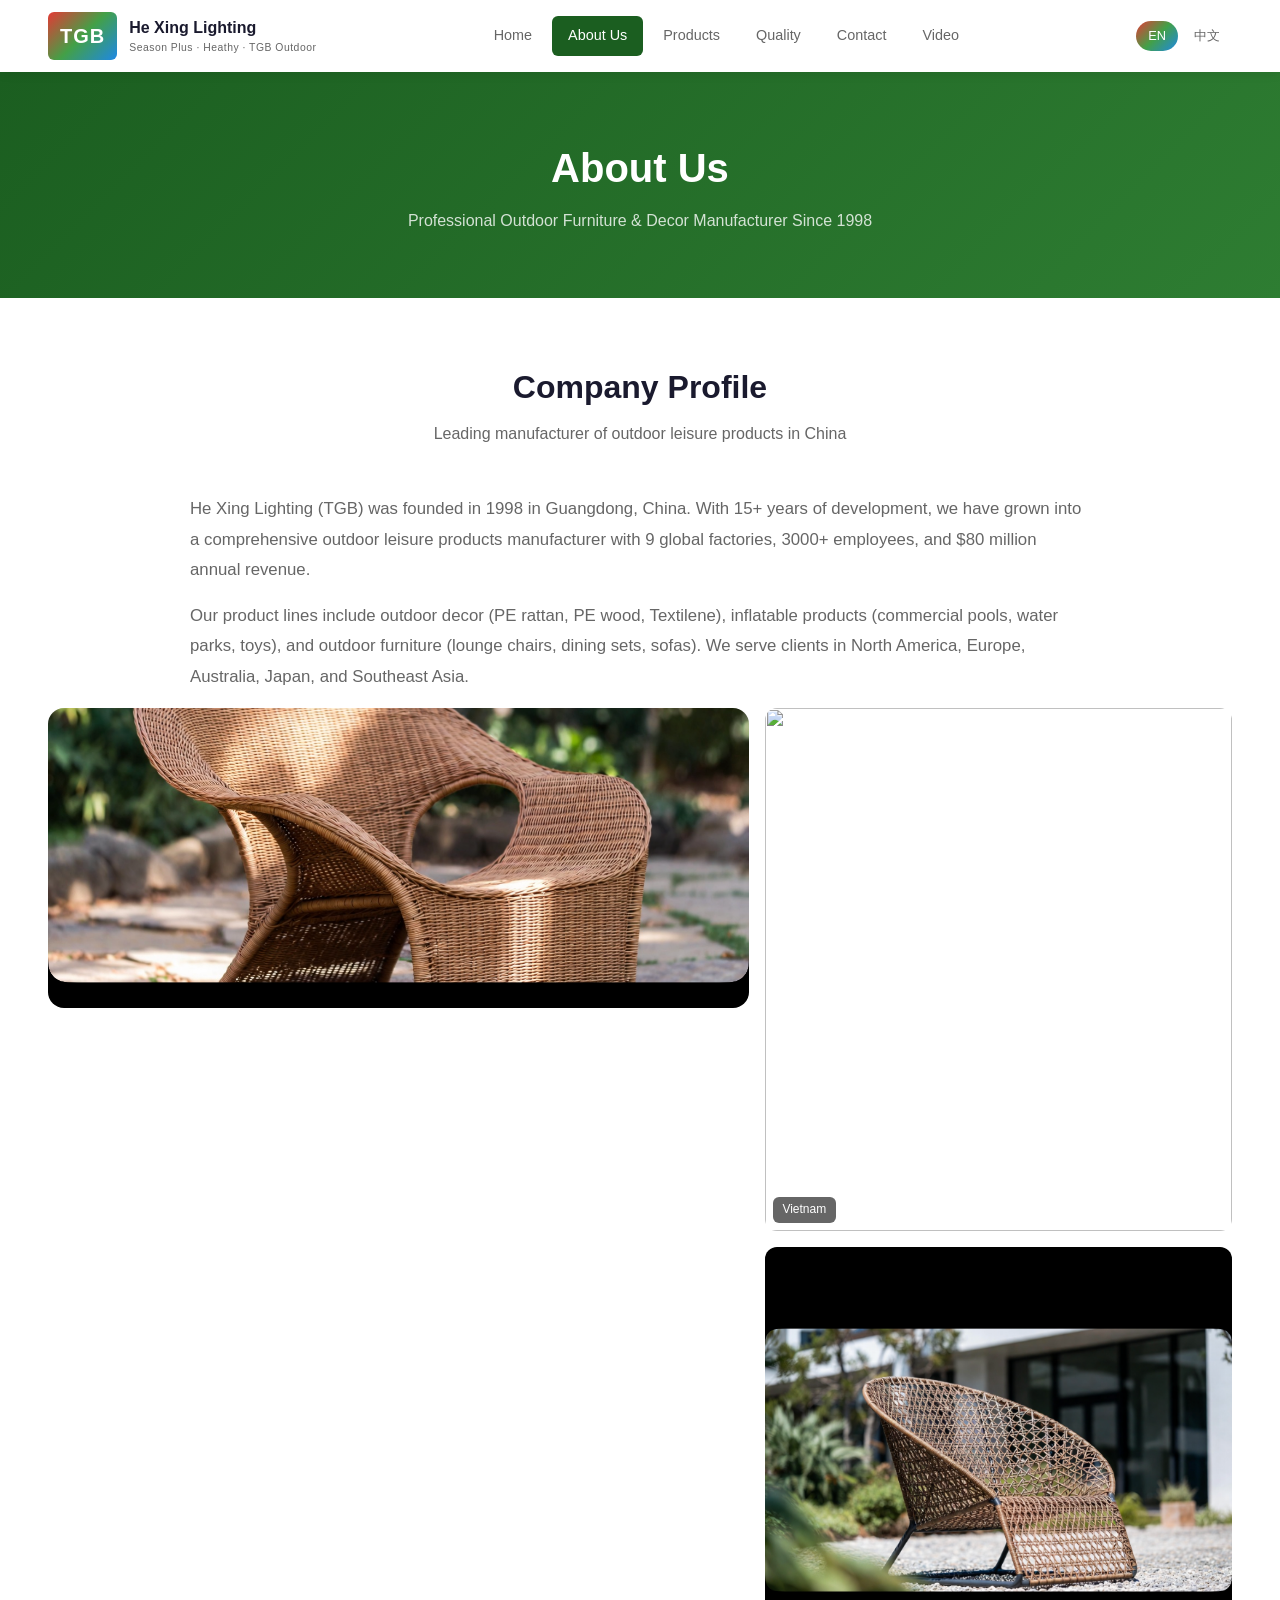
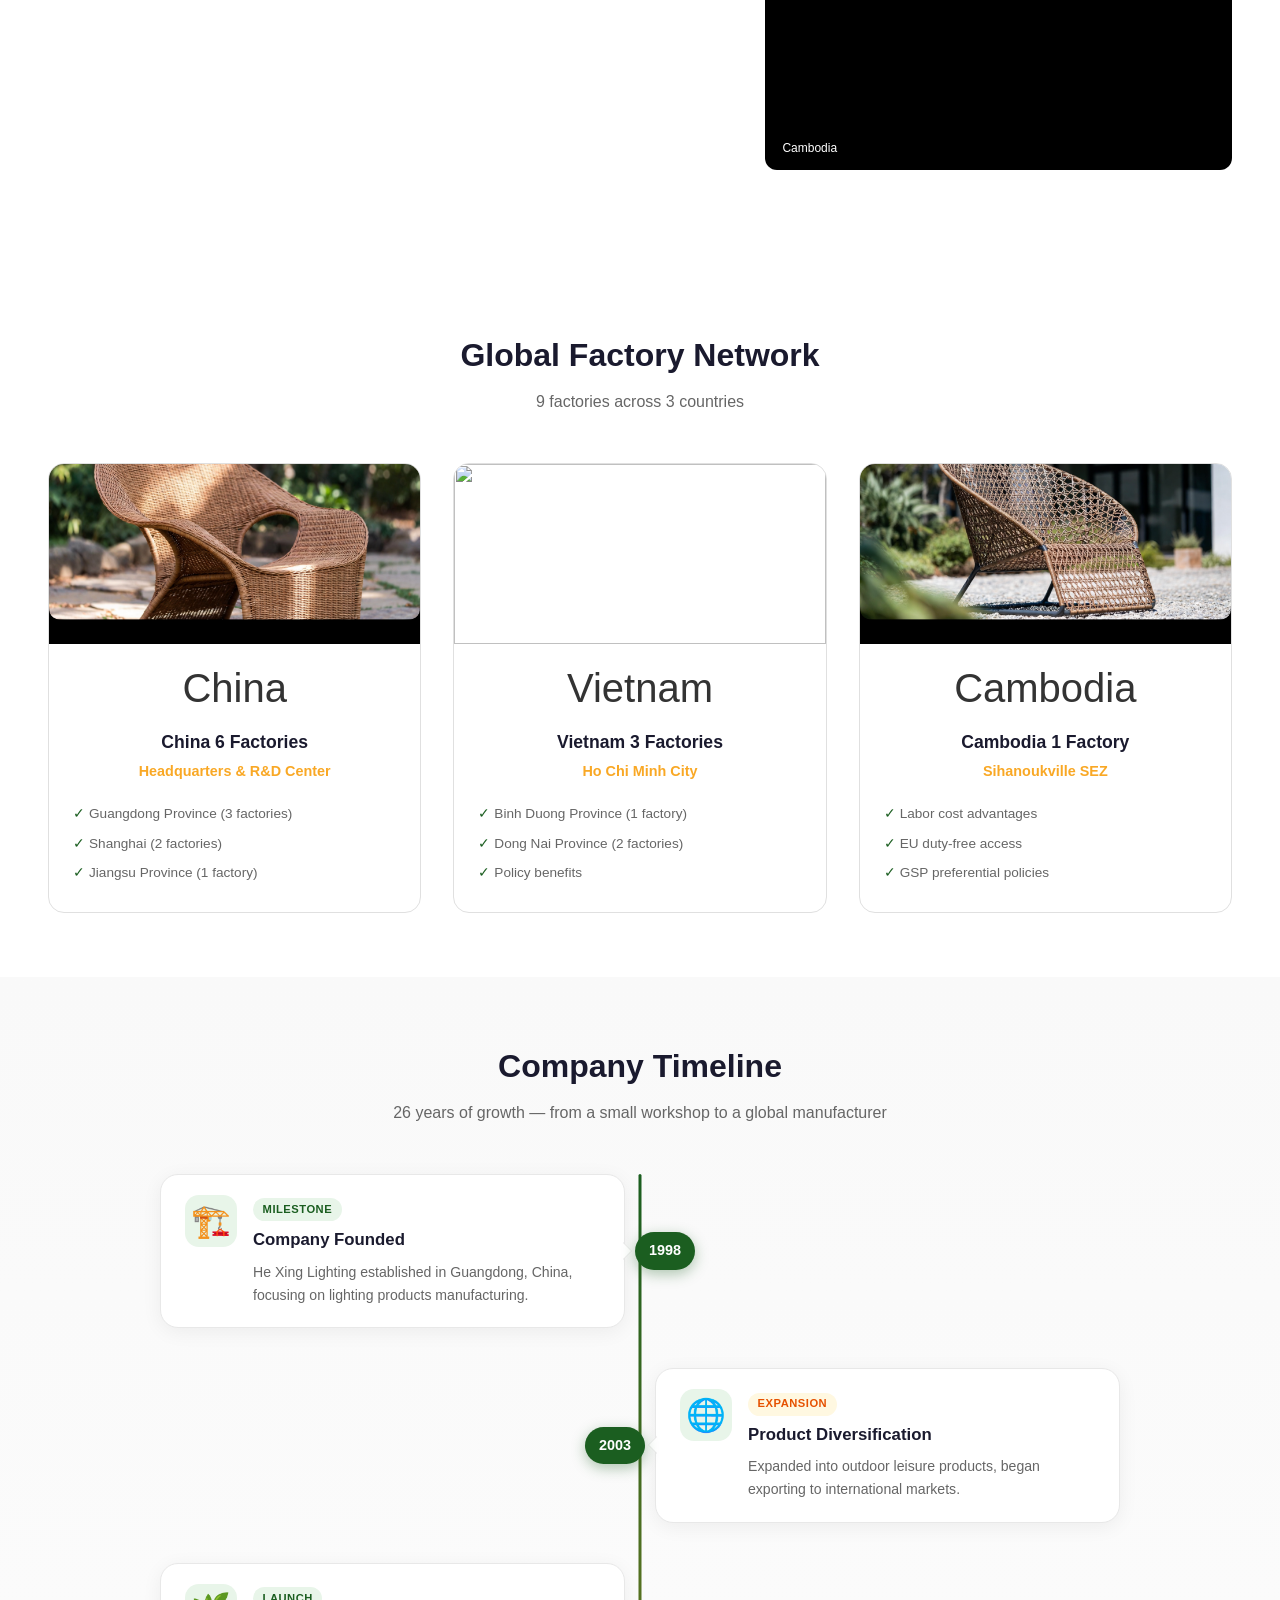
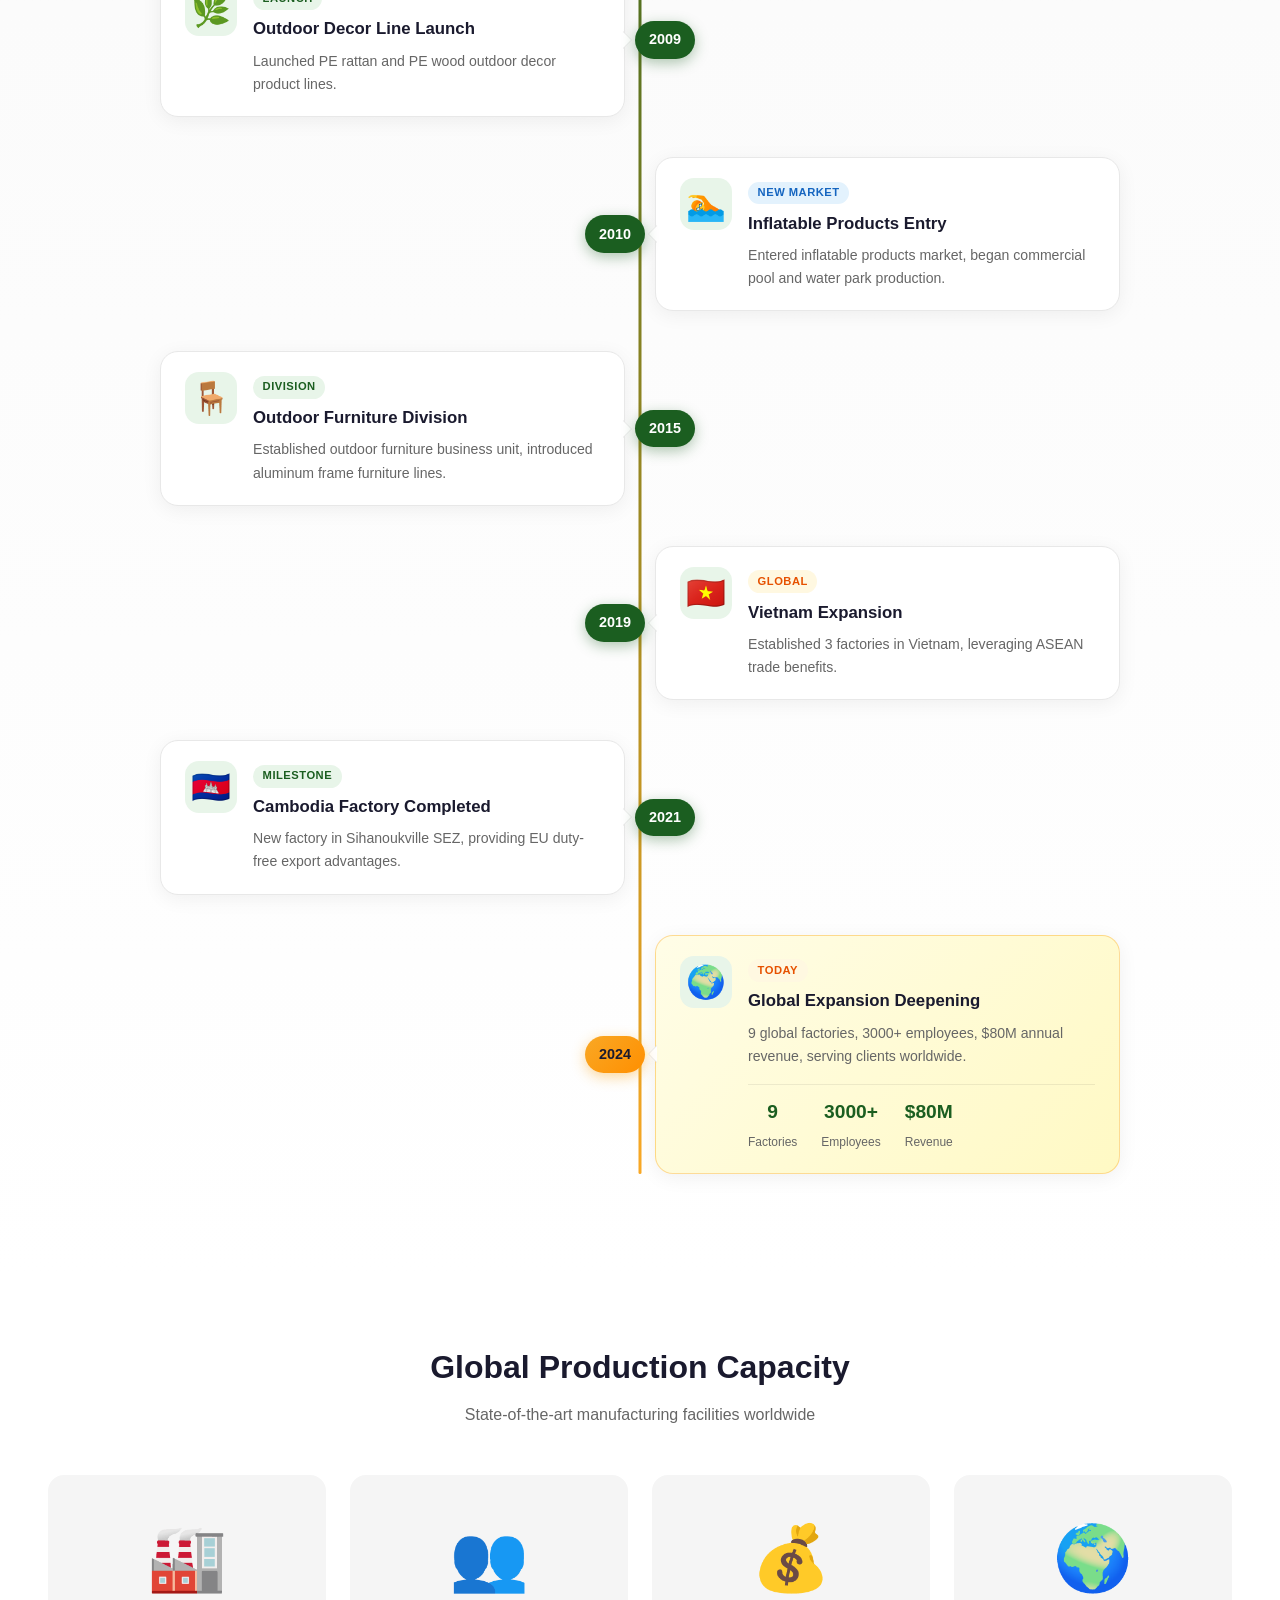
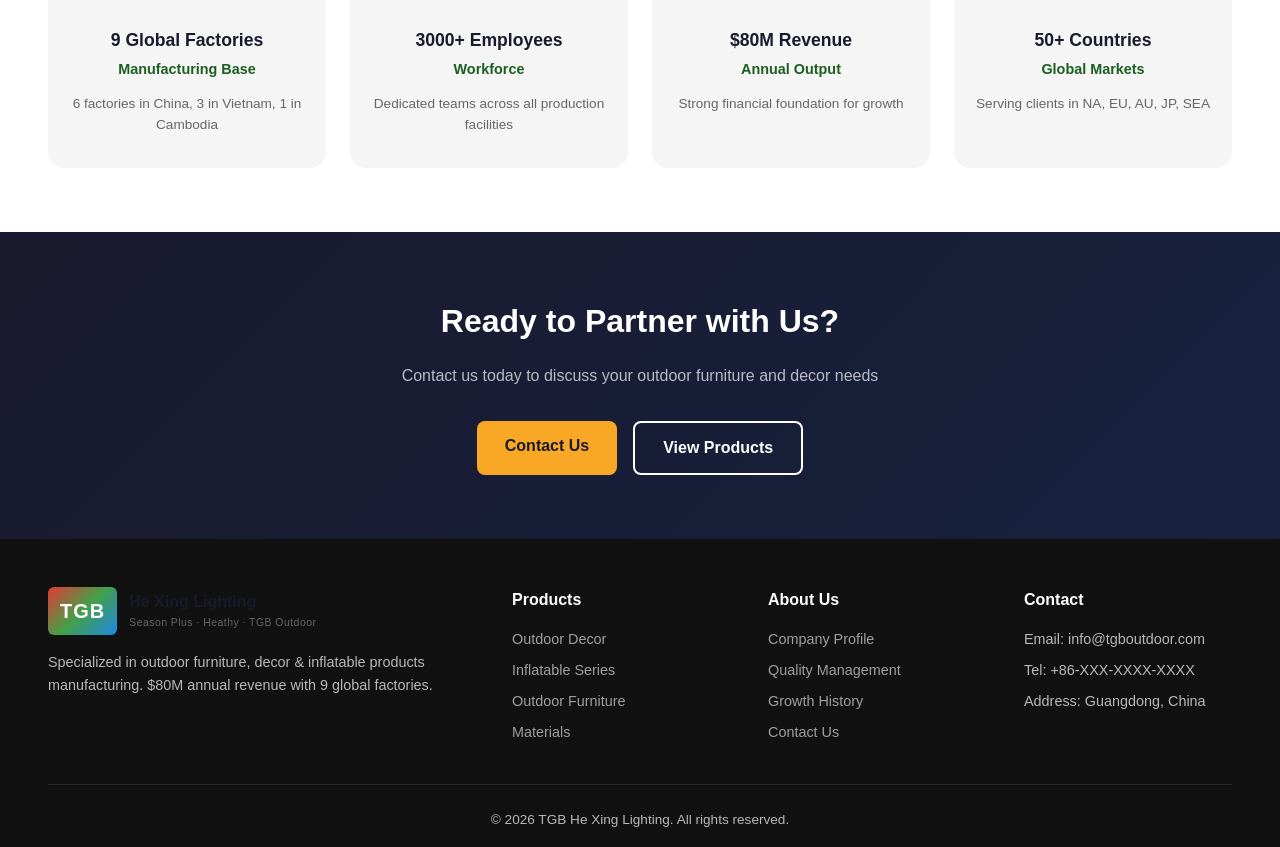
==== commit 0cdc4880: "优化：发展历程-精美交替卡片时间轴设计" ====
--- a/about.html
+++ b/about.html
@@ -32,32 +32,32 @@
   </nav>
 
   <section class="page-hero">
-    <h1>About Us</h1>
-    <p>Professional Outdoor Furniture & Decor Manufacturer Since 1998</p>
+    <h1 data-en="About Us" data-cn="关于我们">About Us</h1>
+    <p data-en="Professional Outdoor Furniture & Decor Manufacturer Since 1998" data-cn="自1998年起专业户外家具和装饰品制造商">Professional Outdoor Furniture & Decor Manufacturer Since 1998</p>
   </section>
 
   <section class="section">
     <div class="section-header">
-      <h2>Company Profile</h2>
-      <p>Leading manufacturer of outdoor leisure products in China</p>
+      <h2 data-en="Company Profile" data-cn="公司简介">Company Profile</h2>
+      <p data-en="Leading manufacturer of outdoor leisure products in China" data-cn="中国领先的户外休闲产品制造商">Leading manufacturer of outdoor leisure products in China</p>
     </div>
     <div class="about-intro">
-      <p>He Xing Lighting (TGB) was founded in 1998 in Guangdong, China. With 15+ years of development, we have grown into a comprehensive outdoor leisure products manufacturer with 9 global factories, 3000+ employees, and $80 million annual revenue.</p>
-      <p>Our product lines include outdoor decor (PE rattan, PE wood, Textilene), inflatable products (commercial pools, water parks, toys), and outdoor furniture (lounge chairs, dining sets, sofas). We serve clients in North America, Europe, Australia, Japan, and Southeast Asia.</p>
+      <p data-en="He Xing Lighting (TGB) was founded in 1998 in Guangdong, China. With 15+ years of development, we have grown into a comprehensive outdoor leisure products manufacturer with 9 global factories, 3000+ employees, and $80 million annual revenue." data-cn="合兴灯饰（TGB）1998年创立于中国广东。经过15年的发展，我们已成长为拥有9家全球工厂、3000余名员工、年营收8000万美元的综合性户外休闲产品制造商。">He Xing Lighting (TGB) was founded in 1998 in Guangdong, China. With 15+ years of development, we have grown into a comprehensive outdoor leisure products manufacturer with 9 global factories, 3000+ employees, and $80 million annual revenue.</p>
+      <p data-en="Our product lines include outdoor decor (PE rattan, PE wood, Textilene), inflatable products (commercial pools, water parks, toys), and outdoor furniture (lounge chairs, dining sets, sofas). We serve clients in North America, Europe, Australia, Japan, and Southeast Asia." data-cn="我们的产品涵盖户外装饰品（PE藤编、PE木制、特斯林）、充气产品（商用泳池、水上乐园、玩具）以及户外家具（躺椅、餐桌椅、沙发）。我们服务北美、欧洲、澳大利亚、日本和东南亚的客户。">Our product lines include outdoor decor (PE rattan, PE wood, Textilene), inflatable products (commercial pools, water parks, toys), and outdoor furniture (lounge chairs, dining sets, sofas). We serve clients in North America, Europe, Australia, Japan, and Southeast Asia.</p>
     </div>
     <div class="about-img-grid">
       <div class="about-img-large" onclick="openLightbox('images/img02.png', 'China Factory Overview')">
         <img src="images/img02.png" />
-        <div class="about-img-overlay"><span>Click to view larger</span></div>
+        <div class="about-img-overlay"><span data-en="Click to view larger" data-cn="点击查看大图">Click to view larger</span></div>
       </div>
       <div class="about-img-small">
         <div onclick="openLightbox('images/img03.png', 'Vietnam Factory')">
           <img src="images/img03.png" />
-          <div class="img-label">Vietnam</div>
+          <div class="img-label" data-en="Vietnam" data-cn="越南">Vietnam</div>
         </div>
         <div onclick="openLightbox('images/img05.png', 'Cambodia Factory')">
           <img src="images/img05.png" />
-          <div class="img-label">Cambodia</div>
+          <div class="img-label" data-en="Cambodia" data-cn="柬埔寨">Cambodia</div>
         </div>
       </div>
     </div>
@@ -65,159 +65,221 @@
 
   <section class="section factory-section">
     <div class="section-header">
-      <h2>Global Factory Network</h2>
-      <p>9 factories across 3 countries</p>
+      <h2 data-en="Global Factory Network" data-cn="全球工厂网络">Global Factory Network</h2>
+      <p data-en="9 factories across 3 countries" data-cn="跨越3个国家的9家工厂">9 factories across 3 countries</p>
     </div>
     <div class="factory-grid">
       <div class="factory-card">
         <div class="factory-img" onclick="openLightbox('images/img02.png', 'China Factory')">
           <img src="images/img02.png" />
-          <span class="img-hint">Click to view</span>
-        </div>
-        <div class="factory-flag">China</div>
-        <h3>China 6 Factories</h3>
-        <p>Headquarters & R&D Center</p>
+          <span class="img-hint" data-en="Click to view" data-cn="点击查看">Click to view</span>
+        </div>
+        <div class="factory-flag" data-en="China" data-cn="中国">China</div>
+        <h3 data-en="China 6 Factories" data-cn="中国6家工厂">China 6 Factories</h3>
+        <p data-en="Headquarters & R&D Center" data-cn="总部及研发中心">Headquarters & R&D Center</p>
         <ul>
-          <li>Guangdong Province (3 factories)</li>
-          <li>Shanghai (2 factories)</li>
-          <li>Jiangsu Province (1 factory)</li>
+          <li data-en="Guangdong Province (3 factories)" data-cn="广东省（3家工厂）">Guangdong Province (3 factories)</li>
+          <li data-en="Shanghai (2 factories)" data-cn="上海（2家工厂）">Shanghai (2 factories)</li>
+          <li data-en="Jiangsu Province (1 factory)" data-cn="江苏省（1家工厂）">Jiangsu Province (1 factory)</li>
         </ul>
       </div>
       <div class="factory-card">
         <div class="factory-img" onclick="openLightbox('images/img03.png', 'Vietnam Factory')">
           <img src="images/img03.png" />
-          <span class="img-hint">Click to view</span>
-        </div>
-        <div class="factory-flag">Vietnam</div>
-        <h3>Vietnam 3 Factories</h3>
-        <p>Ho Chi Minh City</p>
+          <span class="img-hint" data-en="Click to view" data-cn="点击查看">Click to view</span>
+        </div>
+        <div class="factory-flag" data-en="Vietnam" data-cn="越南">Vietnam</div>
+        <h3 data-en="Vietnam 3 Factories" data-cn="越南3家工厂">Vietnam 3 Factories</h3>
+        <p data-en="Ho Chi Minh City" data-cn="胡志明市">Ho Chi Minh City</p>
         <ul>
-          <li>Binh Duong Province (1 factory)</li>
-          <li>Dong Nai Province (2 factories)</li>
-          <li>Policy benefits</li>
+          <li data-en="Binh Duong Province (1 factory)" data-cn="平阳省（1家工厂）">Binh Duong Province (1 factory)</li>
+          <li data-en="Dong Nai Province (2 factories)" data-cn="同奈省（2家工厂）">Dong Nai Province (2 factories)</li>
+          <li data-en="Policy benefits" data-cn="享受政策优惠">Policy benefits</li>
         </ul>
       </div>
       <div class="factory-card">
         <div class="factory-img" onclick="openLightbox('images/img05.png', 'Cambodia Factory')">
           <img src="images/img05.png" />
-          <span class="img-hint">Click to view</span>
-        </div>
-        <div class="factory-flag">Cambodia</div>
-        <h3>Cambodia 1 Factory</h3>
-        <p>Sihanoukville SEZ</p>
+          <span class="img-hint" data-en="Click to view" data-cn="点击查看">Click to view</span>
+        </div>
+        <div class="factory-flag" data-en="Cambodia" data-cn="柬埔寨">Cambodia</div>
+        <h3 data-en="Cambodia 1 Factory" data-cn="柬埔寨1家工厂">Cambodia 1 Factory</h3>
+        <p data-en="Sihanoukville SEZ" data-cn="西哈努克经济特区">Sihanoukville SEZ</p>
         <ul>
-          <li>Labor cost advantages</li>
-          <li>EU duty-free access</li>
-          <li>GSP preferential policies</li>
+          <li data-en="Labor cost advantages" data-cn="劳动力成本优势">Labor cost advantages</li>
+          <li data-en="EU duty-free access" data-cn="欧盟免税准入">EU duty-free access</li>
+          <li data-en="GSP preferential policies" data-cn="GSP优惠政策">GSP preferential policies</li>
         </ul>
       </div>
     </div>
   </section>
 
-  <section class="section">
+  <section class="section timeline-section">
     <div class="section-header">
-      <h2>Company Timeline</h2>
-      <p>1998 - 2024</p>
-    </div>
-    <div class="timeline">
-      <div class="timeline-item">
-        <div class="t-year">1998</div>
-        <div class="t-content">
-          <h3>Company Founded</h3>
-          <p>He Xing Lighting established in Guangdong, China, focusing on lighting products manufacturing.</p>
-        </div>
-      </div>
-      <div class="timeline-item">
-        <div class="t-year">2003</div>
-        <div class="t-content">
-          <h3>Product Diversification</h3>
-          <p>Expanded into outdoor leisure products, began exporting to international markets.</p>
-        </div>
-      </div>
-      <div class="timeline-item">
-        <div class="t-year">2009</div>
-        <div class="t-content">
-          <h3>Outdoor Decor Line Launch</h3>
-          <p>Launched PE rattan and PE wood outdoor decor product lines.</p>
-        </div>
-      </div>
-      <div class="timeline-item">
-        <div class="t-year">2010</div>
-        <div class="t-content">
-          <h3>Inflatable Products Entry</h3>
-          <p>Entered inflatable products market, began commercial pool and water park production.</p>
-        </div>
-      </div>
-      <div class="timeline-item">
-        <div class="t-year">2015</div>
-        <div class="t-content">
-          <h3>Outdoor Furniture Division</h3>
-          <p>Established outdoor furniture business unit, introduced aluminum frame furniture lines.</p>
-        </div>
-      </div>
-      <div class="timeline-item">
-        <div class="t-year">2019</div>
-        <div class="t-content">
-          <h3>Vietnam Expansion</h3>
-          <p>Established 3 factories in Vietnam, leveraging ASEAN trade benefits.</p>
-        </div>
-      </div>
-      <div class="timeline-item">
-        <div class="t-year">2021</div>
-        <div class="t-content">
-          <h3>Cambodia Factory Completed</h3>
-          <p>New factory in Sihanoukville SEZ, providing EU duty-free export advantages.</p>
-        </div>
-      </div>
-      <div class="timeline-item">
-        <div class="t-year">2024</div>
-        <div class="t-content">
-          <h3>Global Expansion Deepening</h3>
-          <p>9 global factories, 3000+ employees, $80M annual revenue, serving clients worldwide.</p>
-        </div>
-      </div>
+      <h2 data-en="Company Timeline" data-cn="发展历程">Company Timeline</h2>
+      <p data-en="26 years of growth — from a small workshop to a global manufacturer" data-cn="26年砥砺前行——从小作坊到全球制造商">26 years of growth — from a small workshop to a global manufacturer</p>
+    </div>
+    <div class="tl-wrap">
+
+      <!-- 1998 -->
+      <div class="tl-row tl-left">
+        <div class="tl-card">
+          <div class="tl-icon-box">🏗️</div>
+          <div class="tl-body">
+            <span class="tl-tag" data-en="Milestone" data-cn="里程碑">Milestone</span>
+            <h3 data-en="Company Founded" data-cn="公司成立">Company Founded</h3>
+            <p data-en="He Xing Lighting established in Guangdong, China, focusing on lighting products manufacturing." data-cn="合兴灯饰在中国广东成立，专注灯饰产品制造。">He Xing Lighting established in Guangdong, China, focusing on lighting products manufacturing.</p>
+          </div>
+        </div>
+        <div class="tl-node"><span class="tl-year-badge">1998</span></div>
+        <div class="tl-spacer"></div>
+      </div>
+
+      <!-- 2003 -->
+      <div class="tl-row tl-right">
+        <div class="tl-spacer"></div>
+        <div class="tl-node"><span class="tl-year-badge">2003</span></div>
+        <div class="tl-card">
+          <div class="tl-icon-box">🌐</div>
+          <div class="tl-body">
+            <span class="tl-tag tl-tag-gold" data-en="Expansion" data-cn="拓展">Expansion</span>
+            <h3 data-en="Product Diversification" data-cn="产品多元化">Product Diversification</h3>
+            <p data-en="Expanded into outdoor leisure products, began exporting to international markets." data-cn="拓展至户外休闲产品，开始出口至国际市场。">Expanded into outdoor leisure products, began exporting to international markets.</p>
+          </div>
+        </div>
+      </div>
+
+      <!-- 2009 -->
+      <div class="tl-row tl-left">
+        <div class="tl-card">
+          <div class="tl-icon-box">🌿</div>
+          <div class="tl-body">
+            <span class="tl-tag" data-en="Launch" data-cn="新品">Launch</span>
+            <h3 data-en="Outdoor Decor Line Launch" data-cn="户外装饰品线推出">Outdoor Decor Line Launch</h3>
+            <p data-en="Launched PE rattan and PE wood outdoor decor product lines." data-cn="推出PE藤编和PE木制户外装饰品产品线。">Launched PE rattan and PE wood outdoor decor product lines.</p>
+          </div>
+        </div>
+        <div class="tl-node"><span class="tl-year-badge">2009</span></div>
+        <div class="tl-spacer"></div>
+      </div>
+
+      <!-- 2010 -->
+      <div class="tl-row tl-right">
+        <div class="tl-spacer"></div>
+        <div class="tl-node"><span class="tl-year-badge">2010</span></div>
+        <div class="tl-card">
+          <div class="tl-icon-box">🏊</div>
+          <div class="tl-body">
+            <span class="tl-tag tl-tag-blue" data-en="New Market" data-cn="新市场">New Market</span>
+            <h3 data-en="Inflatable Products Entry" data-cn="进入充气产品市场">Inflatable Products Entry</h3>
+            <p data-en="Entered inflatable products market, began commercial pool and water park production." data-cn="进入充气产品市场，开始生产商用泳池和水上乐园产品。">Entered inflatable products market, began commercial pool and water park production.</p>
+          </div>
+        </div>
+      </div>
+
+      <!-- 2015 -->
+      <div class="tl-row tl-left">
+        <div class="tl-card">
+          <div class="tl-icon-box">🪑</div>
+          <div class="tl-body">
+            <span class="tl-tag" data-en="Division" data-cn="新事业部">Division</span>
+            <h3 data-en="Outdoor Furniture Division" data-cn="户外家具事业部成立">Outdoor Furniture Division</h3>
+            <p data-en="Established outdoor furniture business unit, introduced aluminum frame furniture lines." data-cn="成立户外家具事业部，引入铝框架家具产品线。">Established outdoor furniture business unit, introduced aluminum frame furniture lines.</p>
+          </div>
+        </div>
+        <div class="tl-node"><span class="tl-year-badge">2015</span></div>
+        <div class="tl-spacer"></div>
+      </div>
+
+      <!-- 2019 -->
+      <div class="tl-row tl-right">
+        <div class="tl-spacer"></div>
+        <div class="tl-node"><span class="tl-year-badge">2019</span></div>
+        <div class="tl-card">
+          <div class="tl-icon-box">🇻🇳</div>
+          <div class="tl-body">
+            <span class="tl-tag tl-tag-gold" data-en="Global" data-cn="全球布局">Global</span>
+            <h3 data-en="Vietnam Expansion" data-cn="越南扩张">Vietnam Expansion</h3>
+            <p data-en="Established 3 factories in Vietnam, leveraging ASEAN trade benefits." data-cn="在越南建立3家工厂，利用东盟贸易优惠政策。">Established 3 factories in Vietnam, leveraging ASEAN trade benefits.</p>
+          </div>
+        </div>
+      </div>
+
+      <!-- 2021 -->
+      <div class="tl-row tl-left">
+        <div class="tl-card">
+          <div class="tl-icon-box">🇰🇭</div>
+          <div class="tl-body">
+            <span class="tl-tag" data-en="Milestone" data-cn="里程碑">Milestone</span>
+            <h3 data-en="Cambodia Factory Completed" data-cn="柬埔寨工厂竣工">Cambodia Factory Completed</h3>
+            <p data-en="New factory in Sihanoukville SEZ, providing EU duty-free export advantages." data-cn="西哈努克经济特区新工厂竣工，享受欧盟免税出口优势。">New factory in Sihanoukville SEZ, providing EU duty-free export advantages.</p>
+          </div>
+        </div>
+        <div class="tl-node"><span class="tl-year-badge">2021</span></div>
+        <div class="tl-spacer"></div>
+      </div>
+
+      <!-- 2024 -->
+      <div class="tl-row tl-right tl-last">
+        <div class="tl-spacer"></div>
+        <div class="tl-node tl-node-gold"><span class="tl-year-badge tl-year-gold">2024</span></div>
+        <div class="tl-card tl-card-gold">
+          <div class="tl-icon-box">🌍</div>
+          <div class="tl-body">
+            <span class="tl-tag tl-tag-gold" data-en="Today" data-cn="现今">Today</span>
+            <h3 data-en="Global Expansion Deepening" data-cn="全球扩张深化">Global Expansion Deepening</h3>
+            <p data-en="9 global factories, 3000+ employees, $80M annual revenue, serving clients worldwide." data-cn="全球9家工厂，3000余名员工，年营收8000万美元，服务全球客户。">9 global factories, 3000+ employees, $80M annual revenue, serving clients worldwide.</p>
+            <div class="tl-stats">
+              <div><strong>9</strong><span data-en="Factories" data-cn="家工厂">Factories</span></div>
+              <div><strong>3000+</strong><span data-en="Employees" data-cn="名员工">Employees</span></div>
+              <div><strong>$80M</strong><span data-en="Revenue" data-cn="年营收">Revenue</span></div>
+            </div>
+          </div>
+        </div>
+      </div>
+
     </div>
   </section>
 
   <section class="section team-section">
     <div class="section-header">
-      <h2>Global Production Capacity</h2>
-      <p>State-of-the-art manufacturing facilities worldwide</p>
+      <h2 data-en="Global Production Capacity" data-cn="全球生产能力">Global Production Capacity</h2>
+      <p data-en="State-of-the-art manufacturing facilities worldwide" data-cn="遍布全球的先进制造设施">State-of-the-art manufacturing facilities worldwide</p>
     </div>
     <div class="team-grid">
       <div class="team-card">
         <div class="team-avatar">🏭</div>
-        <h3>9 Global Factories</h3>
-        <div class="team-title">Manufacturing Base</div>
-        <p>6 factories in China, 3 in Vietnam, 1 in Cambodia</p>
+        <h3 data-en="9 Global Factories" data-cn="全球9家工厂">9 Global Factories</h3>
+        <div class="team-title" data-en="Manufacturing Base" data-cn="制造基地">Manufacturing Base</div>
+        <p data-en="6 factories in China, 3 in Vietnam, 1 in Cambodia" data-cn="中国6家，越南3家，柬埔寨1家">6 factories in China, 3 in Vietnam, 1 in Cambodia</p>
       </div>
       <div class="team-card">
         <div class="team-avatar">👥</div>
-        <h3>3000+ Employees</h3>
-        <div class="team-title">Workforce</div>
-        <p>Dedicated teams across all production facilities</p>
+        <h3 data-en="3000+ Employees" data-cn="3000+员工">3000+ Employees</h3>
+        <div class="team-title" data-en="Workforce" data-cn="劳动力">Workforce</div>
+        <p data-en="Dedicated teams across all production facilities" data-cn="分布于所有生产设施的专业团队">Dedicated teams across all production facilities</p>
       </div>
       <div class="team-card">
         <div class="team-avatar">💰</div>
-        <h3>$80M Revenue</h3>
-        <div class="team-title">Annual Output</div>
-        <p>Strong financial foundation for growth</p>
+        <h3 data-en="$80M Revenue" data-cn="8000万美元营收">$80M Revenue</h3>
+        <div class="team-title" data-en="Annual Output" data-cn="年产值">Annual Output</div>
+        <p data-en="Strong financial foundation for growth" data-cn="强大的财务基础支撑持续增长">Strong financial foundation for growth</p>
       </div>
       <div class="team-card">
         <div class="team-avatar">🌍</div>
-        <h3>50+ Countries</h3>
-        <div class="team-title">Global Markets</div>
-        <p>Serving clients in NA, EU, AU, JP, SEA</p>
+        <h3 data-en="50+ Countries" data-cn="50+个国家">50+ Countries</h3>
+        <div class="team-title" data-en="Global Markets" data-cn="全球市场">Global Markets</div>
+        <p data-en="Serving clients in NA, EU, AU, JP, SEA" data-cn="服务北美、欧盟、澳洲、日本、东南亚客户">Serving clients in NA, EU, AU, JP, SEA</p>
       </div>
     </div>
   </section>
 
   <section class="cta-section">
-    <h2>Ready to Partner with Us?</h2>
-    <p>Contact us today to discuss your outdoor furniture and decor needs</p>
+    <h2 data-en="Ready to Partner with Us?" data-cn="准备好与我们合作了吗？">Ready to Partner with Us?</h2>
+    <p data-en="Contact us today to discuss your outdoor furniture and decor needs" data-cn="立即联系我们，探讨您的户外家具和装饰品需求">Contact us today to discuss your outdoor furniture and decor needs</p>
     <div class="cta-btns">
-      <a href="contact.html" class="btn-primary-light">Contact Us</a>
-      <a href="products.html" class="btn-secondary-light">View Products</a>
+      <a href="contact.html" class="btn-primary-light" data-en="Contact Us" data-cn="联系我们">Contact Us</a>
+      <a href="products.html" class="btn-secondary-light" data-en="View Products" data-cn="查看产品">View Products</a>
     </div>
   </section>
 
@@ -231,31 +293,31 @@
             <div class="logo-sub">Season Plus · Heathy · TGB Outdoor</div>
           </div>
         </div>
-        <p>Specialized in outdoor furniture, decor & inflatable products manufacturing. $80M annual revenue with 9 global factories.</p>
+        <p data-en="Specialized in outdoor furniture, decor & inflatable products manufacturing. $80M annual revenue with 9 global factories." data-cn="专注户外家具、装饰品及充气产品制造。年营收8000万美元，全球9家工厂。">Specialized in outdoor furniture, decor & inflatable products manufacturing. $80M annual revenue with 9 global factories.</p>
       </div>
       <div class="footer-col">
-        <h4>Products</h4>
-        <a href="products.html">Outdoor Decor</a>
-        <a href="products.html">Inflatable Series</a>
-        <a href="products.html">Outdoor Furniture</a>
-        <a href="products.html">Materials</a>
+        <h4 data-en="Products" data-cn="产品">Products</h4>
+        <a href="products.html" data-en="Outdoor Decor" data-cn="户外装饰品">Outdoor Decor</a>
+        <a href="products.html" data-en="Inflatable Series" data-cn="充气系列">Inflatable Series</a>
+        <a href="products.html" data-en="Outdoor Furniture" data-cn="户外家具">Outdoor Furniture</a>
+        <a href="products.html" data-en="Materials" data-cn="产品工艺">Materials</a>
       </div>
       <div class="footer-col">
-        <h4>About Us</h4>
-        <a href="about.html">Company Profile</a>
-        <a href="quality.html">Quality Management</a>
-        <a href="about.html">Growth History</a>
-        <a href="contact.html">Contact Us</a>
+        <h4 data-en="About Us" data-cn="关于我们">About Us</h4>
+        <a href="about.html" data-en="Company Profile" data-cn="公司简介">Company Profile</a>
+        <a href="quality.html" data-en="Quality Management" data-cn="品质管理">Quality Management</a>
+        <a href="about.html" data-en="Growth History" data-cn="发展历程">Growth History</a>
+        <a href="contact.html" data-en="Contact Us" data-cn="联系我们">Contact Us</a>
       </div>
       <div class="footer-col">
-        <h4>Contact</h4>
+        <h4 data-en="Contact" data-cn="联系方式">Contact</h4>
         <p>Email: info@tgboutdoor.com</p>
         <p>Tel: +86-XXX-XXXX-XXXX</p>
-        <p>Address: Guangdong, China</p>
+        <p data-en="Address: Guangdong, China" data-cn="地址：中国广东">Address: Guangdong, China</p>
       </div>
     </div>
     <div class="footer-bottom">
-      <p>&copy; 2026 TGB He Xing Lighting. All rights reserved.</p>
+      <p data-en="© 2026 TGB He Xing Lighting. All rights reserved." data-cn="© 2026 TGB 合兴灯饰. 版权所有。">© 2026 TGB He Xing Lighting. All rights reserved.</p>
     </div>
   </footer>
 
@@ -280,15 +342,30 @@
     }
 
     function switchLang(lang) {
+      localStorage.setItem('tgb-lang', lang);
       document.querySelectorAll('.lang-btn').forEach(btn => {
-        btn.classList.toggle('active', btn.textContent.toLowerCase() === lang);
+        btn.classList.toggle('active', btn.textContent.trim().toLowerCase() === lang || (lang === 'cn' && btn.textContent.trim() === '中文'));
       });
       document.documentElement.lang = lang === 'cn' ? 'zh-CN' : 'en';
       document.querySelectorAll('[data-en]').forEach(el => {
         const text = lang === 'cn' ? el.getAttribute('data-cn') : el.getAttribute('data-en');
-        el.textContent = text;
+        if (text) el.textContent = text;
       });
     }
+
+    function toggleNav() {
+      document.getElementById('navLinks').classList.toggle('active');
+    }
+    function closeNav() {
+      document.getElementById('navLinks').classList.remove('active');
+    }
+
+    (function() {
+      const saved = localStorage.getItem('tgb-lang');
+      if (saved && saved === 'cn') {
+        switchLang('cn');
+      }
+    })();
   </script>
 </body>
 </html>
--- a/style.css
+++ b/style.css
@@ -294,16 +294,192 @@
 .about-img-small > div:hover img { transform: scale(1.05); }
 .img-label { position: absolute; bottom: 0.5rem; left: 0.5rem; background: rgba(0,0,0,0.6); color: #fff; padding: 0.2rem 0.6rem; border-radius: 6px; font-size: 0.75rem; }
 
-/* ===== Timeline Full ===== */
-.timeline { max-width: 800px; margin: 0 auto; position: relative; }
-.timeline::before { content: ''; position: absolute; left: 50%; top: 0; bottom: 0; width: 2px; background: linear-gradient(to bottom, var(--green), var(--gold)); transform: translateX(-50%); }
-.timeline-item { display: flex; margin-bottom: 2rem; position: relative; }
-.timeline-item:nth-child(even) { flex-direction: row-reverse; }
-.t-year { background: var(--green); color: #fff; padding: 0.5rem 1rem; border-radius: 8px; font-weight: 700; min-width: 80px; text-align: center; align-self: center; }
-.t-dot { width: 16px; height: 16px; background: var(--gold); border-radius: 50%; position: absolute; left: 50%; transform: translateX(-50%); border: 3px solid #fff; box-shadow: 0 0 0 2px var(--gold); }
-.t-content { flex: 1; padding: 0 2rem; background: var(--light-gray); padding: 1.25rem; border-radius: 12px; }
-.t-content h3 { color: var(--green); margin-bottom: 0.5rem; font-size: 1.1rem; }
-.t-content p { color: var(--gray); font-size: 0.9rem; }
+/* ===== Timeline Full (new card style) ===== */
+.timeline-section { background: linear-gradient(180deg, #f9f9f9 0%, #fff 100%); }
+
+.tl-wrap {
+  max-width: 960px;
+  margin: 0 auto;
+  position: relative;
+}
+/* center spine */
+.tl-wrap::before {
+  content: '';
+  position: absolute;
+  left: 50%;
+  top: 0; bottom: 0;
+  width: 3px;
+  background: linear-gradient(to bottom, var(--green) 0%, var(--gold) 100%);
+  transform: translateX(-50%);
+  border-radius: 2px;
+}
+
+/* each row */
+.tl-row {
+  display: flex;
+  align-items: center;
+  margin-bottom: 2.5rem;
+  position: relative;
+}
+
+/* spacer fills opposite side */
+.tl-spacer { flex: 1; }
+
+/* center node */
+.tl-node {
+  flex-shrink: 0;
+  width: 80px;
+  display: flex;
+  justify-content: center;
+  align-items: center;
+  position: relative;
+  z-index: 2;
+}
+.tl-year-badge {
+  display: inline-block;
+  background: var(--green);
+  color: #fff;
+  font-weight: 800;
+  font-size: 0.9rem;
+  padding: 0.45rem 0.85rem;
+  border-radius: 30px;
+  box-shadow: 0 4px 14px rgba(27,94,32,0.35);
+  white-space: nowrap;
+  transition: transform 0.2s;
+}
+.tl-node-gold .tl-year-badge,
+.tl-year-gold {
+  background: linear-gradient(135deg, var(--gold) 0%, #ff8f00 100%) !important;
+  color: var(--dark) !important;
+  box-shadow: 0 4px 14px rgba(249,168,37,0.45) !important;
+}
+
+/* card */
+.tl-card {
+  flex: 1;
+  display: flex;
+  gap: 1rem;
+  align-items: flex-start;
+  background: #fff;
+  border: 1px solid #e8e8e8;
+  border-radius: 18px;
+  padding: 1.25rem 1.5rem;
+  box-shadow: 0 4px 20px rgba(0,0,0,0.06);
+  transition: transform 0.25s, box-shadow 0.25s;
+  position: relative;
+}
+.tl-card:hover {
+  transform: translateY(-5px);
+  box-shadow: 0 12px 36px rgba(0,0,0,0.12);
+}
+/* arrow pointing to spine */
+.tl-left .tl-card::after,
+.tl-right .tl-card::after {
+  content: '';
+  position: absolute;
+  top: 50%;
+  transform: translateY(-50%);
+  border: 9px solid transparent;
+}
+.tl-left .tl-card::after {
+  right: -17px;
+  border-left-color: #e8e8e8;
+}
+.tl-left .tl-card::before {
+  content: '';
+  position: absolute;
+  top: 50%;
+  transform: translateY(-50%);
+  right: -15px;
+  border: 8px solid transparent;
+  border-left-color: #fff;
+  z-index: 1;
+}
+.tl-right .tl-card::after {
+  left: -17px;
+  border-right-color: #e8e8e8;
+}
+.tl-right .tl-card::before {
+  content: '';
+  position: absolute;
+  top: 50%;
+  transform: translateY(-50%);
+  left: -15px;
+  border: 8px solid transparent;
+  border-right-color: #fff;
+  z-index: 1;
+}
+
+/* gold card variant */
+.tl-card-gold {
+  border-color: rgba(249,168,37,0.4);
+  background: linear-gradient(135deg, #fffde7 0%, #fff9c4 100%);
+}
+.tl-card-gold:hover {
+  box-shadow: 0 12px 36px rgba(249,168,37,0.2);
+}
+.tl-card-gold::after { border-left-color: rgba(249,168,37,0.4) !important; }
+.tl-card-gold::before { border-left-color: #fffde7 !important; }
+
+.tl-icon-box {
+  font-size: 2rem;
+  flex-shrink: 0;
+  width: 52px;
+  height: 52px;
+  background: var(--green-bg);
+  border-radius: 14px;
+  display: flex;
+  align-items: center;
+  justify-content: center;
+  line-height: 1;
+}
+.tl-body { flex: 1; }
+.tl-tag {
+  display: inline-block;
+  background: var(--green-bg);
+  color: var(--green);
+  font-size: 0.7rem;
+  font-weight: 700;
+  padding: 0.15rem 0.6rem;
+  border-radius: 20px;
+  margin-bottom: 0.4rem;
+  letter-spacing: 0.5px;
+  text-transform: uppercase;
+}
+.tl-tag-gold { background: #fff8e1; color: #e65100; }
+.tl-tag-blue { background: #e3f2fd; color: #1565c0; }
+.tl-body h3 { font-size: 1.05rem; color: var(--dark); margin-bottom: 0.4rem; font-weight: 700; }
+.tl-body p { font-size: 0.88rem; color: var(--gray); line-height: 1.65; }
+
+/* stats row for last card */
+.tl-stats {
+  display: flex;
+  gap: 1.5rem;
+  margin-top: 1rem;
+  padding-top: 0.75rem;
+  border-top: 1px solid rgba(0,0,0,0.07);
+}
+.tl-stats > div { text-align: center; }
+.tl-stats strong { display: block; font-size: 1.2rem; font-weight: 900; color: var(--green); }
+.tl-stats span { font-size: 0.75rem; color: var(--gray); }
+
+/* Mobile */
+@media (max-width: 768px) {
+  .tl-wrap::before { left: 16px; }
+  .tl-row, .tl-row.tl-right, .tl-row.tl-left {
+    flex-direction: row !important;
+    align-items: flex-start;
+    padding-left: 0;
+  }
+  .tl-spacer { display: none; }
+  .tl-node { width: 40px; flex-shrink: 0; margin-right: 0.75rem; justify-content: flex-start; }
+  .tl-year-badge { font-size: 0.7rem; padding: 0.3rem 0.5rem; writing-mode: vertical-rl; text-orientation: mixed; letter-spacing: 1px; }
+  .tl-card { flex: 1; }
+  .tl-card::after, .tl-card::before { display: none !important; }
+  .tl-icon-box { width: 40px; height: 40px; font-size: 1.5rem; border-radius: 10px; }
+  .tl-stats { gap: 1rem; }
+  .tl-stats strong { font-size: 1rem; }
+}
 
 /* ===== Factory ===== */
 .factory-grid { display: grid; grid-template-columns: repeat(3, 1fr); gap: 2rem; }
@@ -486,9 +662,7 @@
   .stat-label { font-size: 0.75rem; }
   .products-grid, .factory-grid, .team-grid, .test-grid, .cert-grid, .craft-grid, .contact-cards, .material-grid, .product-detail-cards { grid-template-columns: 1fr; }
   .why-grid { grid-template-columns: repeat(2, 1fr); }
-  .timeline::before { left: 20px; }
-  .timeline-item, .timeline-item:nth-child(even) { flex-direction: column; padding-left: 40px; }
-  .t-dot { left: 20px; }
+
   .form-row { grid-template-columns: 1fr; }
   .footer-content { grid-template-columns: 1fr; gap: 1.5rem; }
   .cta-section { padding: 2rem 1rem; }
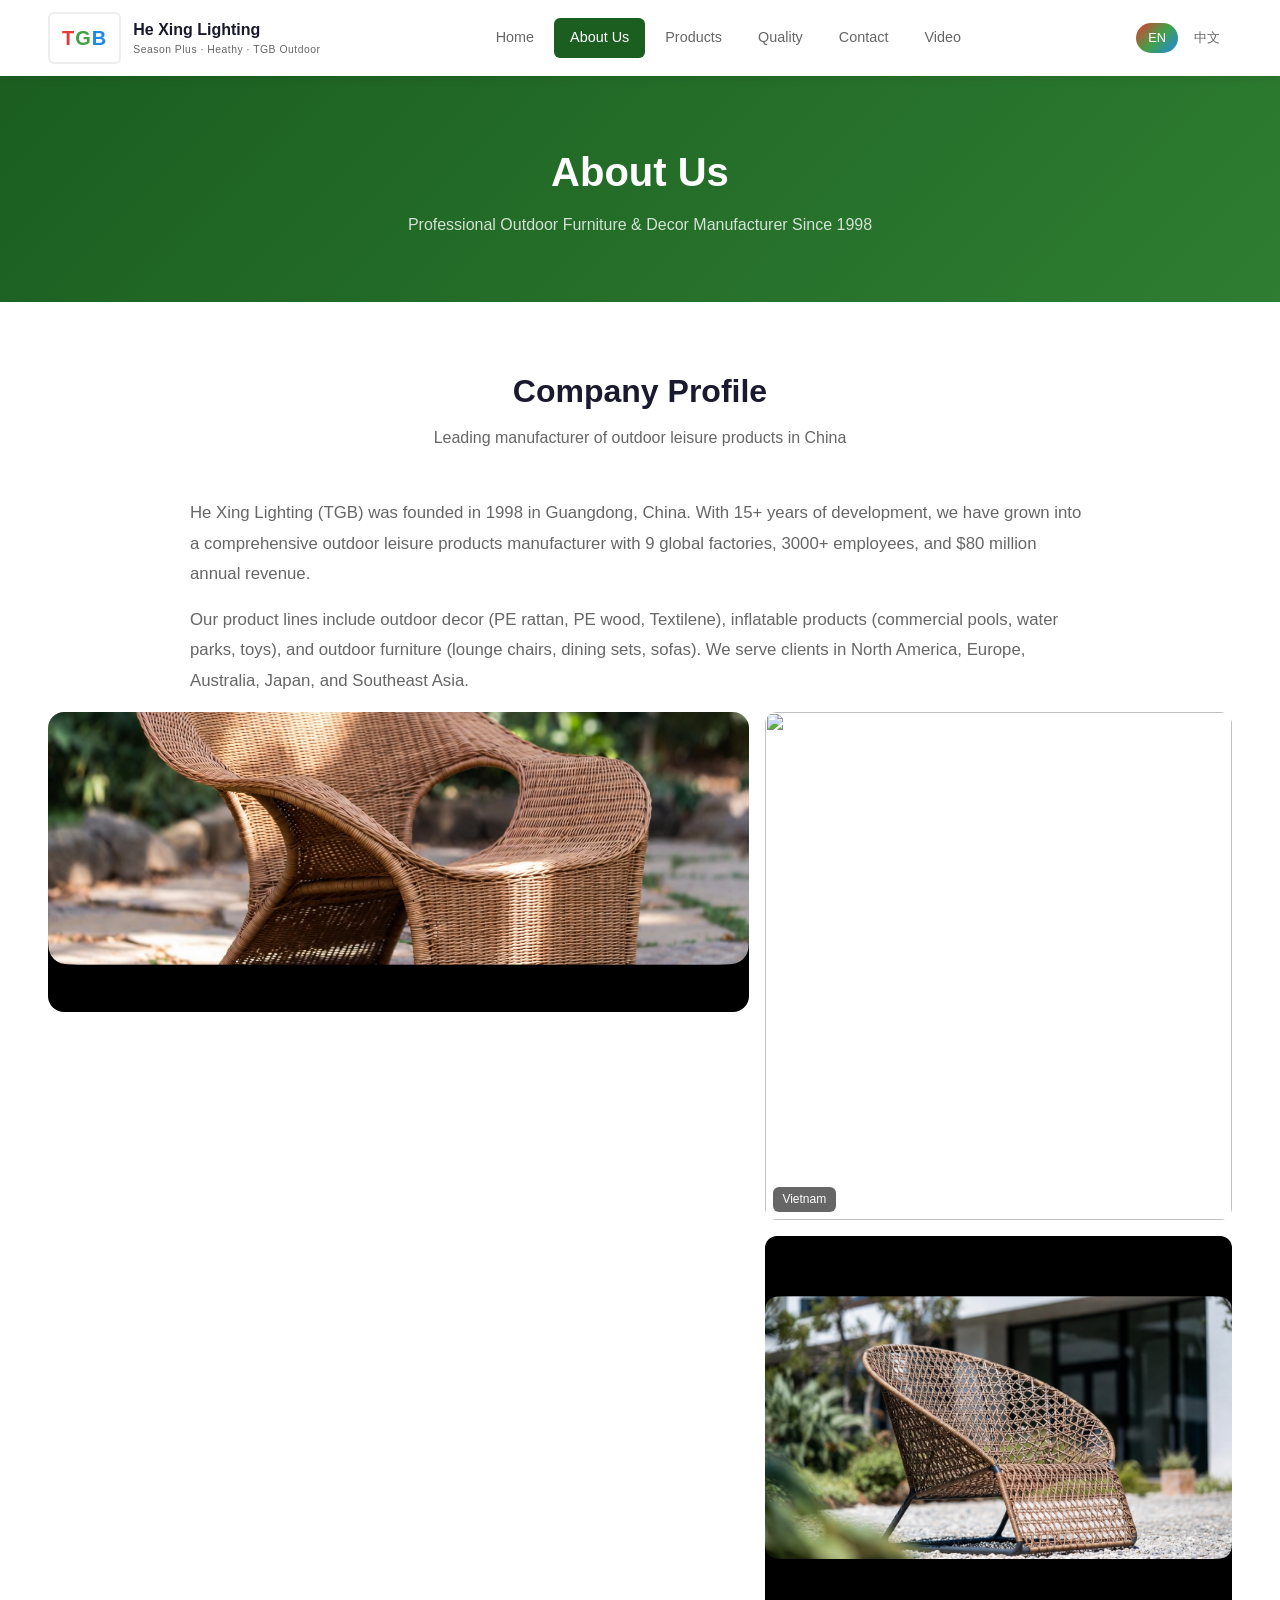
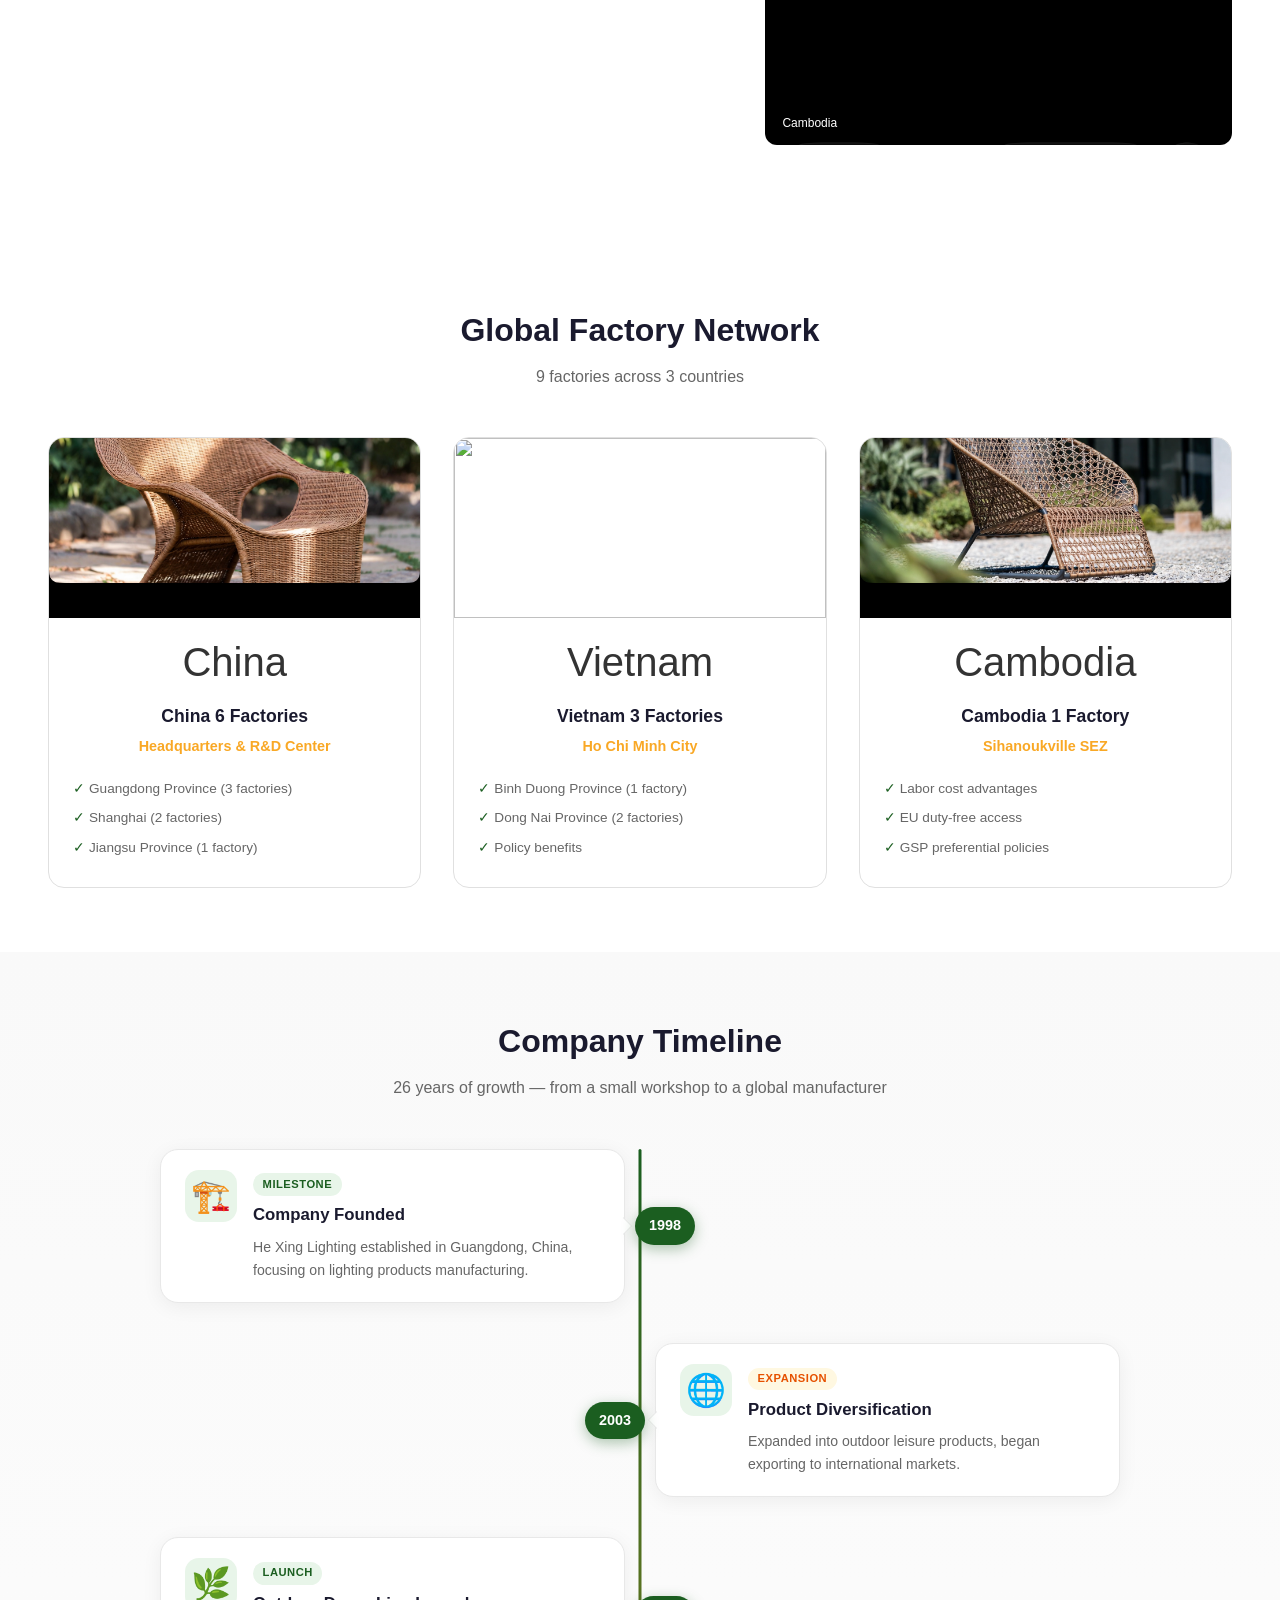
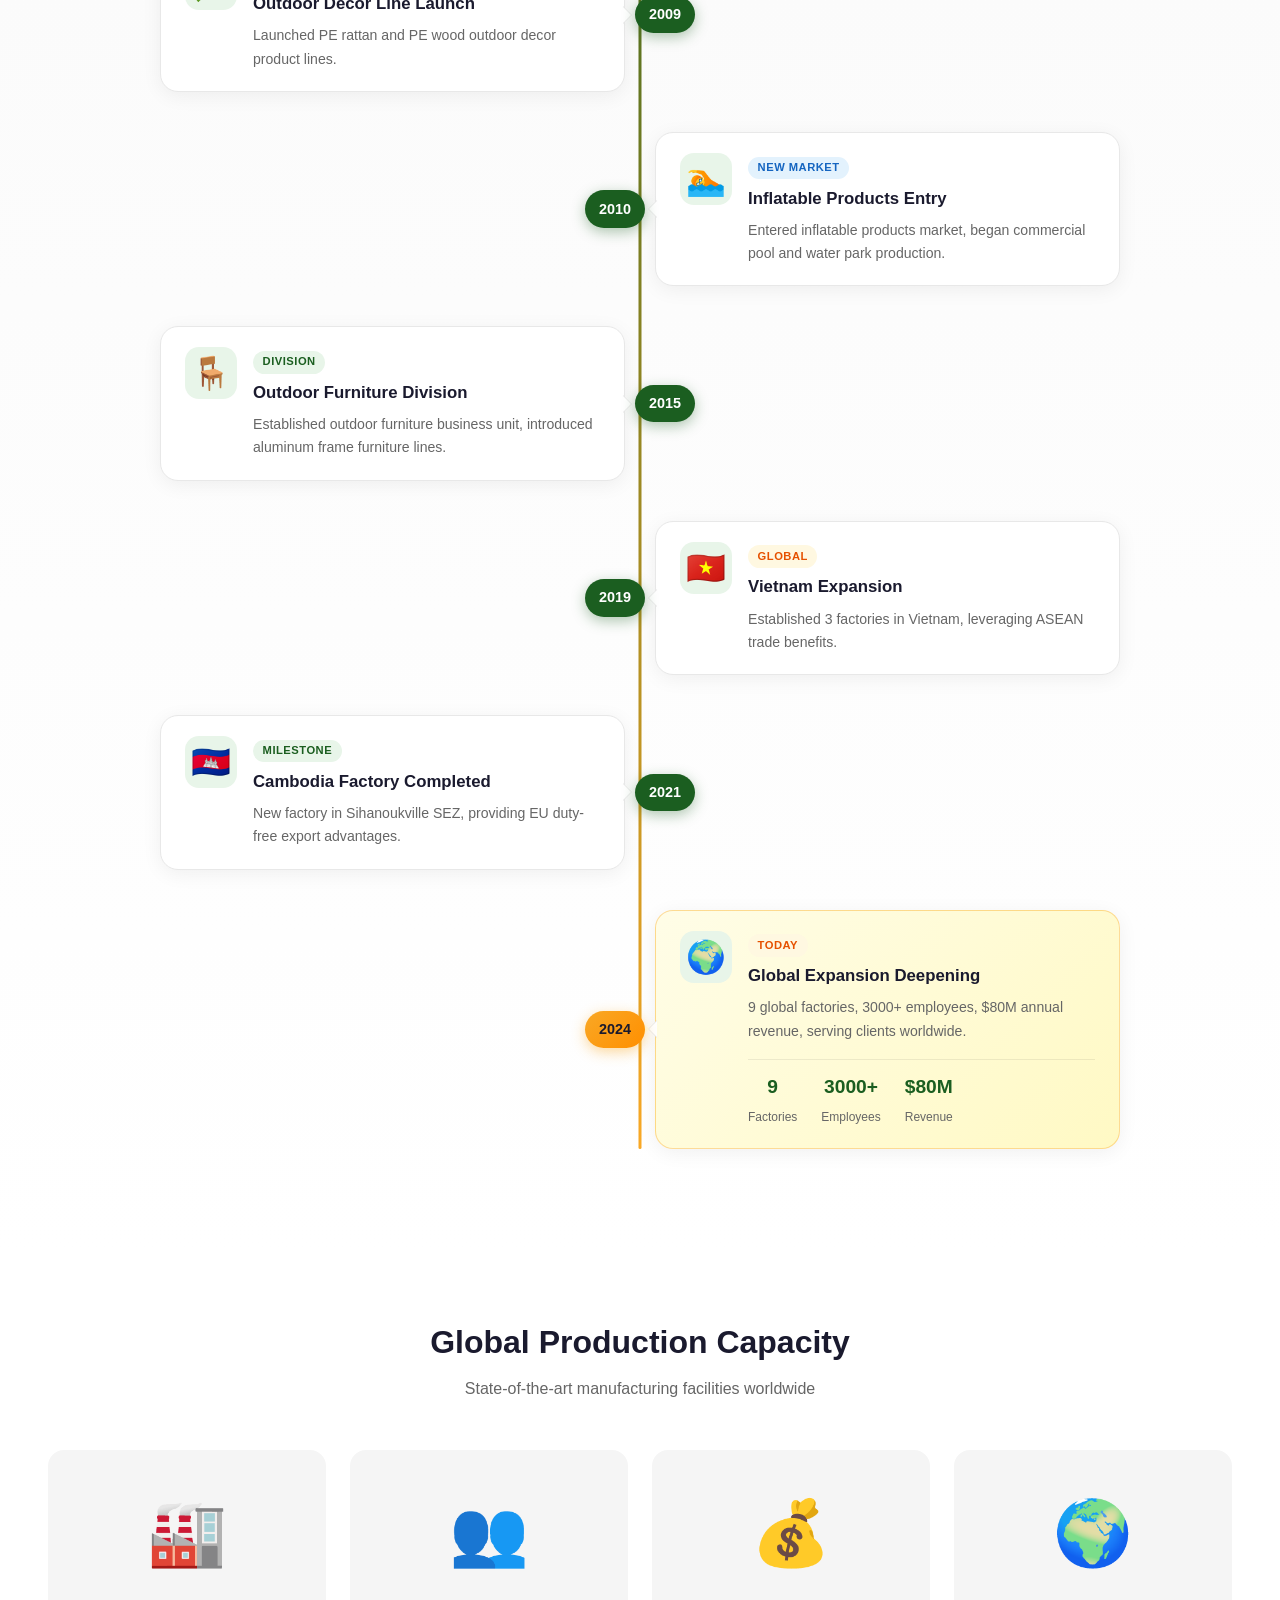
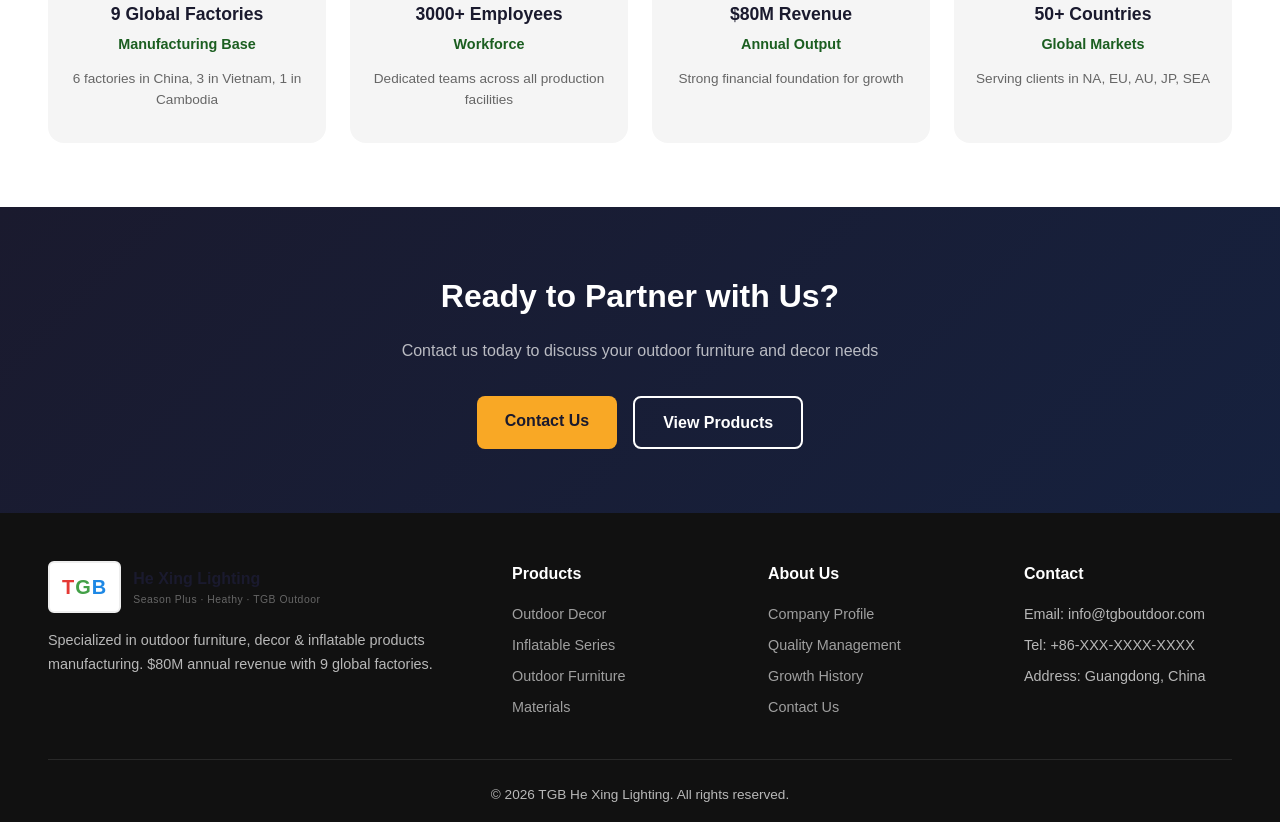
==== commit e40bf1a2: "优化：TGB品牌色统一应用-T红G绿B蓝(网站logo+PPT幻灯片)" ====
--- a/about.html
+++ b/about.html
@@ -9,7 +9,7 @@
 <body>
   <nav class="navbar">
     <a class="nav-logo" href="index.html">
-      <div class="logo-badge">TGB</div>
+      <div class="logo-badge"><span>T</span><span>G</span><span>B</span></div>
       <div>
         <div class="logo-name">He Xing Lighting</div>
         <div class="logo-sub">Season Plus · Heathy · TGB Outdoor</div>
@@ -287,7 +287,7 @@
     <div class="footer-content">
       <div class="footer-col">
         <div class="footer-logo">
-          <div class="logo-badge">TGB</div>
+          <div class="logo-badge"><span>T</span><span>G</span><span>B</span></div>
           <div>
             <div class="logo-name">He Xing Lighting</div>
             <div class="logo-sub">Season Plus · Heathy · TGB Outdoor</div>
--- a/style.css
+++ b/style.css
@@ -25,10 +25,14 @@
 }
 .nav-logo { display: flex; align-items: center; gap: 0.75rem; }
 .logo-badge {
-  background: linear-gradient(135deg, #e53935 0%, #43a047 50%, #1e88e5 100%);
-  color: #fff; font-weight: 900; font-size: 1.25rem;
-  padding: 0.5rem 0.75rem; border-radius: 6px; letter-spacing: 1px;
-}
+  /* T-红, G-绿, B-蓝 */
+  font-size: 1.25rem; font-weight: 900; letter-spacing: 1px;
+  padding: 0.5rem 0.75rem; border-radius: 6px;
+  background: #fff; border: 2px solid #eee;
+}
+.logo-badge span:nth-child(1) { color: #e53935; } /* T 红色 */
+.logo-badge span:nth-child(2) { color: #43a047; } /* G 绿色 */
+.logo-badge span:nth-child(3) { color: #1e88e5; } /* B 蓝色 */
 .logo-name { font-weight: 700; font-size: 1rem; color: var(--dark); }
 .logo-sub { font-size: 0.65rem; color: var(--gray); letter-spacing: 0.5px; }
 .nav-links { display: flex; gap: 0.25rem; }
@@ -203,6 +207,9 @@
 .timeline-item { text-align: center; position: relative; z-index: 1; flex-shrink: 0; min-width: 100px; }
 .timeline-item .year { display: block; background: var(--green); color: #fff; padding: 0.3rem 0.75rem; border-radius: 20px; font-weight: 700; font-size: 0.85rem; margin: 0 auto 0.5rem; }
 .timeline-item .event { font-size: 0.8rem; color: var(--gray); display: block; margin-top: 0.5rem; }
+/* 2024 special highlight */
+.tgm-last .tgm-now { display: block; background: linear-gradient(135deg, var(--gold), #ff8f00); color: var(--dark); padding: 0.3rem 0.75rem; border-radius: 20px; font-weight: 800; font-size: 0.85rem; margin: 0 auto 0.5rem; box-shadow: 0 4px 12px rgba(249,168,37,0.4); }
+.timeline-item:has(.tgm-last) .event { color: var(--green); font-weight: 600; }
 
 /* ===== Gallery Preview ===== */
 .gallery-preview { background: var(--light-gray); }
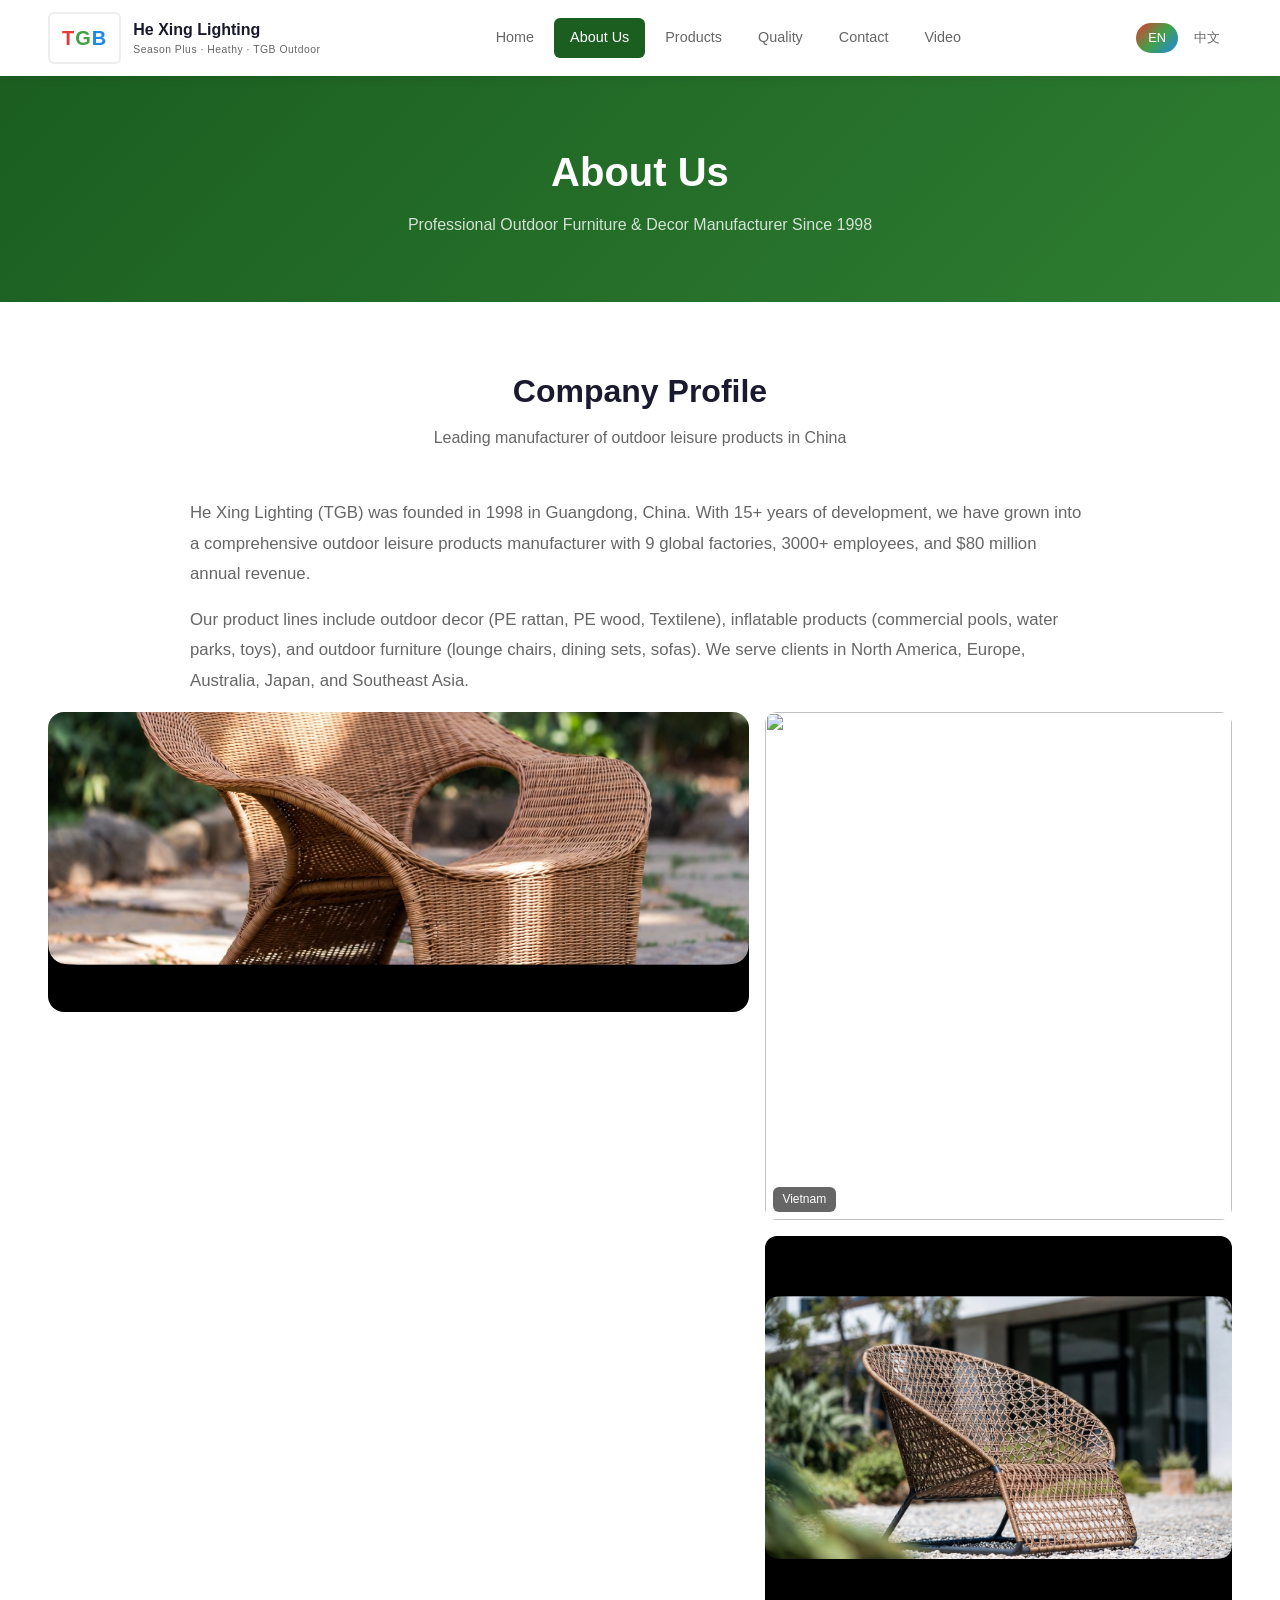
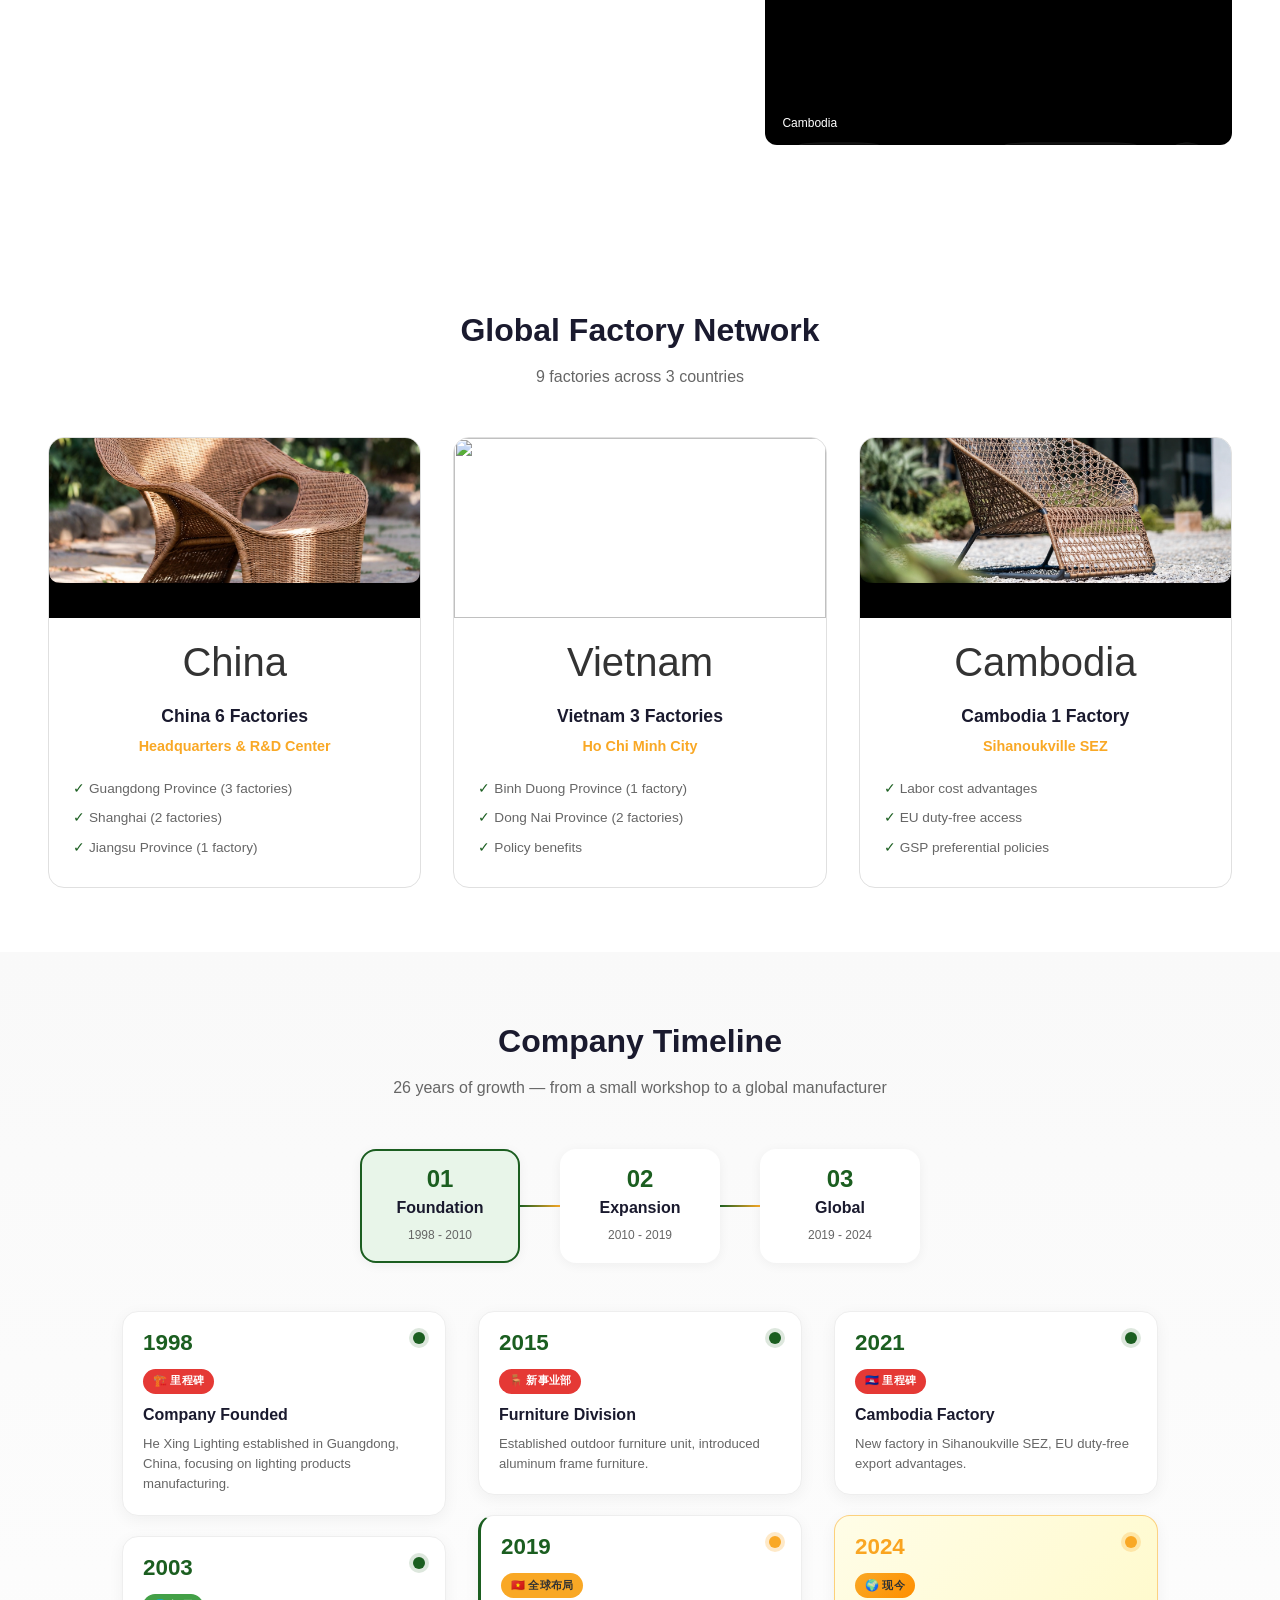
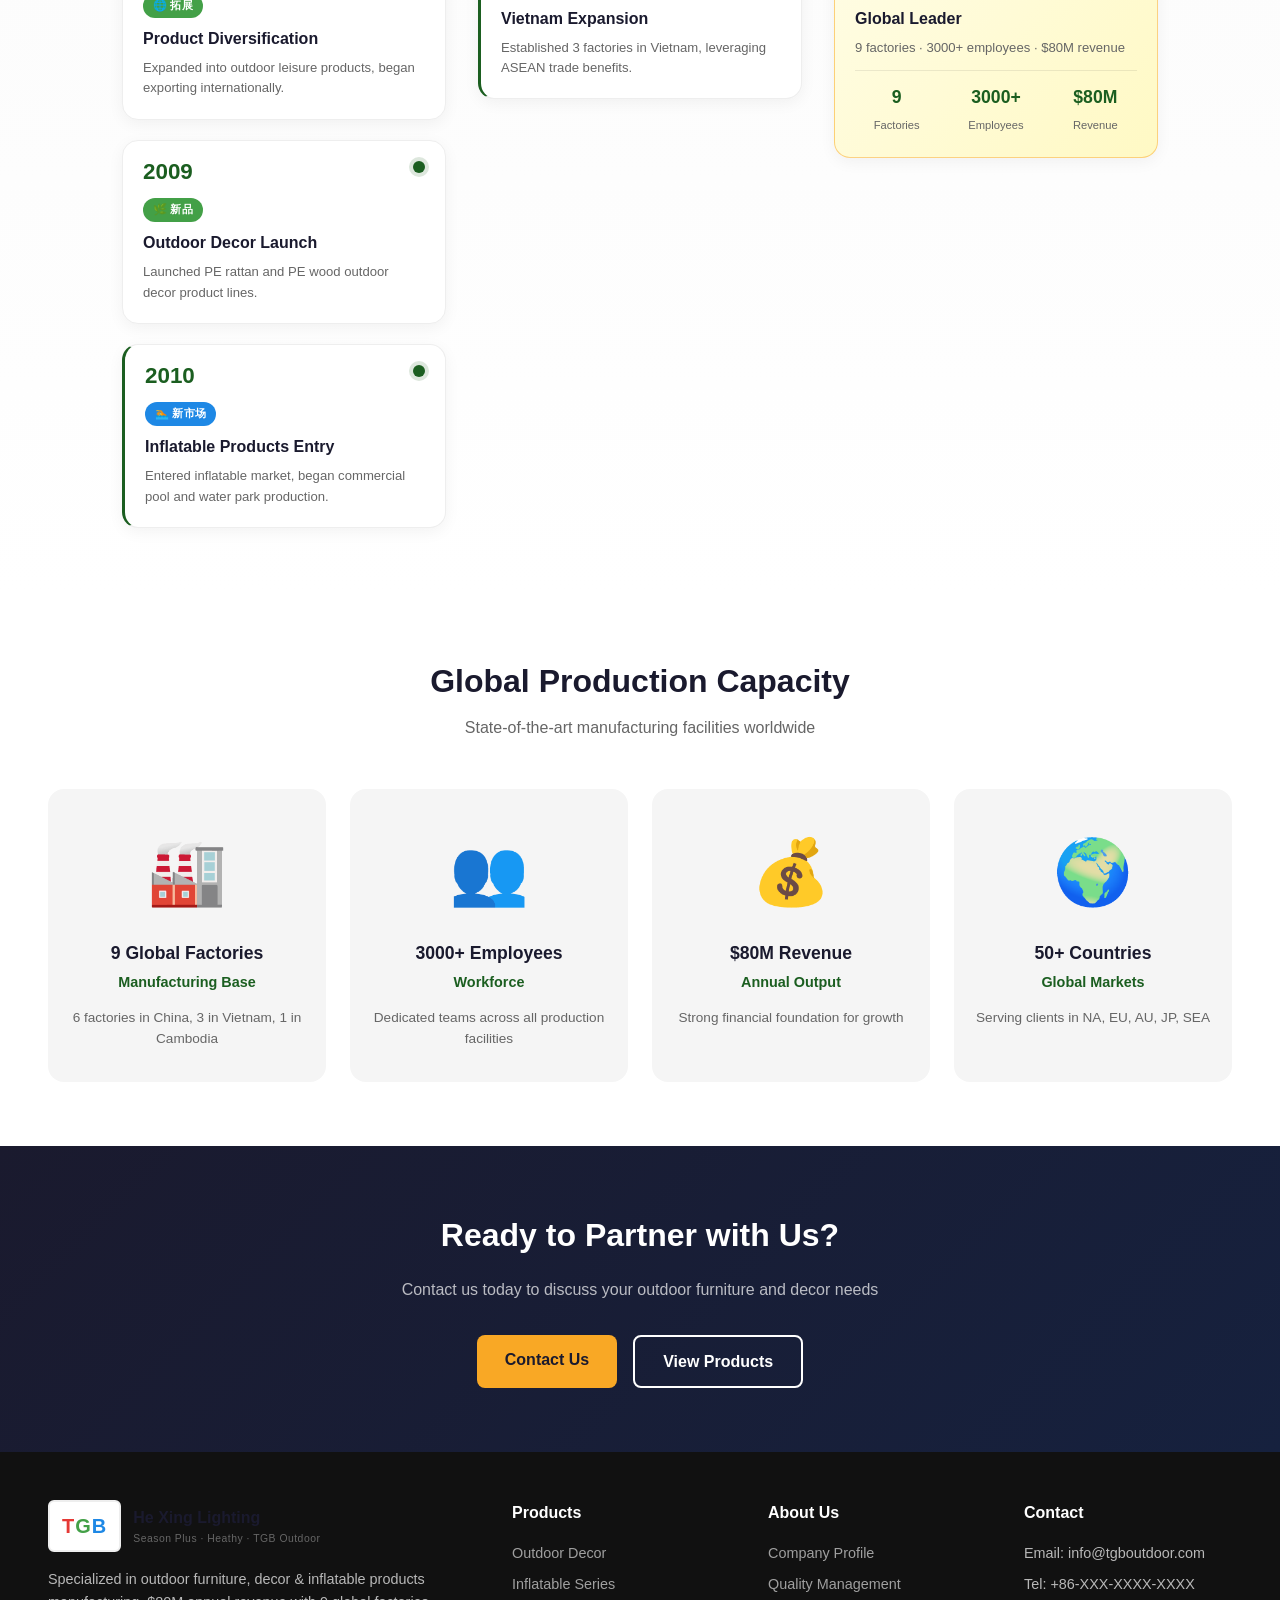
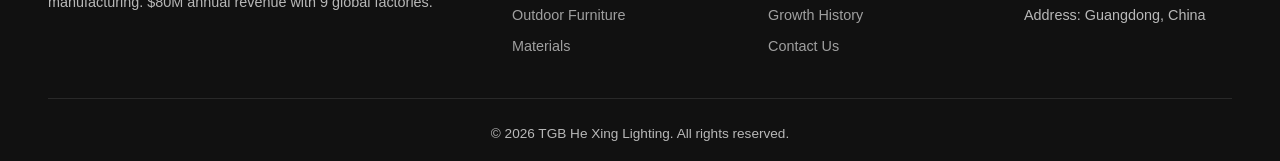
==== commit ead1986c: "优化：发展历程改双层布局-阶段导航+卡片网格" ====
--- a/about.html
+++ b/about.html
@@ -119,120 +119,115 @@
       <h2 data-en="Company Timeline" data-cn="发展历程">Company Timeline</h2>
       <p data-en="26 years of growth — from a small workshop to a global manufacturer" data-cn="26年砥砺前行——从小作坊到全球制造商">26 years of growth — from a small workshop to a global manufacturer</p>
     </div>
-    <div class="tl-wrap">
-
-      <!-- 1998 -->
-      <div class="tl-row tl-left">
-        <div class="tl-card">
-          <div class="tl-icon-box">🏗️</div>
-          <div class="tl-body">
-            <span class="tl-tag" data-en="Milestone" data-cn="里程碑">Milestone</span>
-            <h3 data-en="Company Founded" data-cn="公司成立">Company Founded</h3>
+
+    <!-- 第一层：阶段导航 -->
+    <div class="tl-phases">
+      <div class="tl-phase active" data-phase="1">
+        <span class="phase-num">01</span>
+        <span class="phase-label" data-en="Foundation" data-cn="奠基期">Foundation</span>
+        <span class="phase-years">1998 - 2010</span>
+      </div>
+      <div class="tl-phase-line"></div>
+      <div class="tl-phase" data-phase="2">
+        <span class="phase-num">02</span>
+        <span class="phase-label" data-en="Expansion" data-cn="扩张期">Expansion</span>
+        <span class="phase-years">2010 - 2019</span>
+      </div>
+      <div class="tl-phase-line"></div>
+      <div class="tl-phase" data-phase="3">
+        <span class="phase-num">03</span>
+        <span class="phase-label" data-en="Global" data-cn="全球化">Global</span>
+        <span class="phase-years">2019 - 2024</span>
+      </div>
+    </div>
+
+    <!-- 第二层：时间线卡片 -->
+    <div class="tl-grid">
+
+      <!-- 阶段1卡片 -->
+      <div class="tl-phase-group" data-phase="1">
+        <div class="tl-card-v">
+          <div class="tlcv-year">1998</div>
+          <div class="tlcv-dot"></div>
+          <div class="tlcv-content">
+            <span class="tlcv-tag" style="background:#E53935;color:#fff;">🏗️ 里程碑</span>
+            <h4 data-en="Company Founded" data-cn="公司成立">Company Founded</h4>
             <p data-en="He Xing Lighting established in Guangdong, China, focusing on lighting products manufacturing." data-cn="合兴灯饰在中国广东成立，专注灯饰产品制造。">He Xing Lighting established in Guangdong, China, focusing on lighting products manufacturing.</p>
           </div>
         </div>
-        <div class="tl-node"><span class="tl-year-badge">1998</span></div>
-        <div class="tl-spacer"></div>
-      </div>
-
-      <!-- 2003 -->
-      <div class="tl-row tl-right">
-        <div class="tl-spacer"></div>
-        <div class="tl-node"><span class="tl-year-badge">2003</span></div>
-        <div class="tl-card">
-          <div class="tl-icon-box">🌐</div>
-          <div class="tl-body">
-            <span class="tl-tag tl-tag-gold" data-en="Expansion" data-cn="拓展">Expansion</span>
-            <h3 data-en="Product Diversification" data-cn="产品多元化">Product Diversification</h3>
-            <p data-en="Expanded into outdoor leisure products, began exporting to international markets." data-cn="拓展至户外休闲产品，开始出口至国际市场。">Expanded into outdoor leisure products, began exporting to international markets.</p>
-          </div>
-        </div>
-      </div>
-
-      <!-- 2009 -->
-      <div class="tl-row tl-left">
-        <div class="tl-card">
-          <div class="tl-icon-box">🌿</div>
-          <div class="tl-body">
-            <span class="tl-tag" data-en="Launch" data-cn="新品">Launch</span>
-            <h3 data-en="Outdoor Decor Line Launch" data-cn="户外装饰品线推出">Outdoor Decor Line Launch</h3>
+        <div class="tl-card-v">
+          <div class="tlcv-year">2003</div>
+          <div class="tlcv-dot"></div>
+          <div class="tlcv-content">
+            <span class="tlcv-tag" style="background:#43A047;color:#fff;">🌐 拓展</span>
+            <h4 data-en="Product Diversification" data-cn="产品多元化">Product Diversification</h4>
+            <p data-en="Expanded into outdoor leisure products, began exporting internationally." data-cn="拓展至户外休闲产品，开始出口至国际市场。">Expanded into outdoor leisure products, began exporting internationally.</p>
+          </div>
+        </div>
+        <div class="tl-card-v">
+          <div class="tlcv-year">2009</div>
+          <div class="tlcv-dot"></div>
+          <div class="tlcv-content">
+            <span class="tlcv-tag" style="background:#43A047;color:#fff;">🌿 新品</span>
+            <h4 data-en="Outdoor Decor Launch" data-cn="户外装饰品线推出">Outdoor Decor Launch</h4>
             <p data-en="Launched PE rattan and PE wood outdoor decor product lines." data-cn="推出PE藤编和PE木制户外装饰品产品线。">Launched PE rattan and PE wood outdoor decor product lines.</p>
           </div>
         </div>
-        <div class="tl-node"><span class="tl-year-badge">2009</span></div>
-        <div class="tl-spacer"></div>
-      </div>
-
-      <!-- 2010 -->
-      <div class="tl-row tl-right">
-        <div class="tl-spacer"></div>
-        <div class="tl-node"><span class="tl-year-badge">2010</span></div>
-        <div class="tl-card">
-          <div class="tl-icon-box">🏊</div>
-          <div class="tl-body">
-            <span class="tl-tag tl-tag-blue" data-en="New Market" data-cn="新市场">New Market</span>
-            <h3 data-en="Inflatable Products Entry" data-cn="进入充气产品市场">Inflatable Products Entry</h3>
-            <p data-en="Entered inflatable products market, began commercial pool and water park production." data-cn="进入充气产品市场，开始生产商用泳池和水上乐园产品。">Entered inflatable products market, began commercial pool and water park production.</p>
-          </div>
-        </div>
-      </div>
-
-      <!-- 2015 -->
-      <div class="tl-row tl-left">
-        <div class="tl-card">
-          <div class="tl-icon-box">🪑</div>
-          <div class="tl-body">
-            <span class="tl-tag" data-en="Division" data-cn="新事业部">Division</span>
-            <h3 data-en="Outdoor Furniture Division" data-cn="户外家具事业部成立">Outdoor Furniture Division</h3>
-            <p data-en="Established outdoor furniture business unit, introduced aluminum frame furniture lines." data-cn="成立户外家具事业部，引入铝框架家具产品线。">Established outdoor furniture business unit, introduced aluminum frame furniture lines.</p>
-          </div>
-        </div>
-        <div class="tl-node"><span class="tl-year-badge">2015</span></div>
-        <div class="tl-spacer"></div>
-      </div>
-
-      <!-- 2019 -->
-      <div class="tl-row tl-right">
-        <div class="tl-spacer"></div>
-        <div class="tl-node"><span class="tl-year-badge">2019</span></div>
-        <div class="tl-card">
-          <div class="tl-icon-box">🇻🇳</div>
-          <div class="tl-body">
-            <span class="tl-tag tl-tag-gold" data-en="Global" data-cn="全球布局">Global</span>
-            <h3 data-en="Vietnam Expansion" data-cn="越南扩张">Vietnam Expansion</h3>
+        <div class="tl-card-v tl-card-v-last">
+          <div class="tlcv-year">2010</div>
+          <div class="tlcv-dot"></div>
+          <div class="tlcv-content">
+            <span class="tlcv-tag" style="background:#1E88E5;color:#fff;">🏊 新市场</span>
+            <h4 data-en="Inflatable Products Entry" data-cn="进入充气产品市场">Inflatable Products Entry</h4>
+            <p data-en="Entered inflatable market, began commercial pool and water park production." data-cn="进入充气产品市场，开始生产商用泳池和水上乐园产品。">Entered inflatable market, began commercial pool and water park production.</p>
+          </div>
+        </div>
+      </div>
+
+      <!-- 阶段2卡片 -->
+      <div class="tl-phase-group" data-phase="2">
+        <div class="tl-card-v">
+          <div class="tlcv-year">2015</div>
+          <div class="tlcv-dot"></div>
+          <div class="tlcv-content">
+            <span class="tlcv-tag" style="background:#E53935;color:#fff;">🪑 新事业部</span>
+            <h4 data-en="Furniture Division" data-cn="户外家具事业部成立">Furniture Division</h4>
+            <p data-en="Established outdoor furniture unit, introduced aluminum frame furniture." data-cn="成立户外家具事业部，引入铝框架家具产品线。">Established outdoor furniture unit, introduced aluminum frame furniture.</p>
+          </div>
+        </div>
+        <div class="tl-card-v tl-card-v-last">
+          <div class="tlcv-year">2019</div>
+          <div class="tlcv-dot tlcv-dot-gold"></div>
+          <div class="tlcv-content">
+            <span class="tlcv-tag" style="background:#F9A825;color:#333;">🇻🇳 全球布局</span>
+            <h4 data-en="Vietnam Expansion" data-cn="越南扩张">Vietnam Expansion</h4>
             <p data-en="Established 3 factories in Vietnam, leveraging ASEAN trade benefits." data-cn="在越南建立3家工厂，利用东盟贸易优惠政策。">Established 3 factories in Vietnam, leveraging ASEAN trade benefits.</p>
           </div>
         </div>
       </div>
 
-      <!-- 2021 -->
-      <div class="tl-row tl-left">
-        <div class="tl-card">
-          <div class="tl-icon-box">🇰🇭</div>
-          <div class="tl-body">
-            <span class="tl-tag" data-en="Milestone" data-cn="里程碑">Milestone</span>
-            <h3 data-en="Cambodia Factory Completed" data-cn="柬埔寨工厂竣工">Cambodia Factory Completed</h3>
-            <p data-en="New factory in Sihanoukville SEZ, providing EU duty-free export advantages." data-cn="西哈努克经济特区新工厂竣工，享受欧盟免税出口优势。">New factory in Sihanoukville SEZ, providing EU duty-free export advantages.</p>
-          </div>
-        </div>
-        <div class="tl-node"><span class="tl-year-badge">2021</span></div>
-        <div class="tl-spacer"></div>
-      </div>
-
-      <!-- 2024 -->
-      <div class="tl-row tl-right tl-last">
-        <div class="tl-spacer"></div>
-        <div class="tl-node tl-node-gold"><span class="tl-year-badge tl-year-gold">2024</span></div>
-        <div class="tl-card tl-card-gold">
-          <div class="tl-icon-box">🌍</div>
-          <div class="tl-body">
-            <span class="tl-tag tl-tag-gold" data-en="Today" data-cn="现今">Today</span>
-            <h3 data-en="Global Expansion Deepening" data-cn="全球扩张深化">Global Expansion Deepening</h3>
-            <p data-en="9 global factories, 3000+ employees, $80M annual revenue, serving clients worldwide." data-cn="全球9家工厂，3000余名员工，年营收8000万美元，服务全球客户。">9 global factories, 3000+ employees, $80M annual revenue, serving clients worldwide.</p>
-            <div class="tl-stats">
-              <div><strong>9</strong><span data-en="Factories" data-cn="家工厂">Factories</span></div>
-              <div><strong>3000+</strong><span data-en="Employees" data-cn="名员工">Employees</span></div>
-              <div><strong>$80M</strong><span data-en="Revenue" data-cn="年营收">Revenue</span></div>
+      <!-- 阶段3卡片 -->
+      <div class="tl-phase-group" data-phase="3">
+        <div class="tl-card-v">
+          <div class="tlcv-year">2021</div>
+          <div class="tlcv-dot"></div>
+          <div class="tlcv-content">
+            <span class="tlcv-tag" style="background:#E53935;color:#fff;">🇰🇭 里程碑</span>
+            <h4 data-en="Cambodia Factory" data-cn="柬埔寨工厂竣工">Cambodia Factory</h4>
+            <p data-en="New factory in Sihanoukville SEZ, EU duty-free export advantages." data-cn="西哈努克经济特区新工厂竣工，享受欧盟免税出口优势。">New factory in Sihanoukville SEZ, EU duty-free export advantages.</p>
+          </div>
+        </div>
+        <div class="tl-card-v tl-card-v-gold">
+          <div class="tlcv-year tlcv-year-gold">2024</div>
+          <div class="tlcv-dot tlcv-dot-gold"></div>
+          <div class="tlcv-content tlcv-content-gold">
+            <span class="tlcv-tag" style="background:linear-gradient(135deg,#F9A825,#FF8F00);color:#333;">🌍 现今</span>
+            <h4 data-en="Global Leader" data-cn="全球扩张深化">Global Leader</h4>
+            <p data-en="9 factories · 3000+ employees · $80M revenue" data-cn="全球9家工厂 · 3000余名员工 · 年营收8000万美元">9 factories · 3000+ employees · $80M revenue</p>
+            <div class="tlcv-stats">
+              <div><strong>9</strong><span>Factories</span></div>
+              <div><strong>3000+</strong><span>Employees</span></div>
+              <div><strong>$80M</strong><span>Revenue</span></div>
             </div>
           </div>
         </div>
--- a/style.css
+++ b/style.css
@@ -301,191 +301,119 @@
 .about-img-small > div:hover img { transform: scale(1.05); }
 .img-label { position: absolute; bottom: 0.5rem; left: 0.5rem; background: rgba(0,0,0,0.6); color: #fff; padding: 0.2rem 0.6rem; border-radius: 6px; font-size: 0.75rem; }
 
-/* ===== Timeline Full (new card style) ===== */
-.timeline-section { background: linear-gradient(180deg, #f9f9f9 0%, #fff 100%); }
-
-.tl-wrap {
-  max-width: 960px;
-  margin: 0 auto;
-  position: relative;
-}
-/* center spine */
-.tl-wrap::before {
-  content: '';
-  position: absolute;
-  left: 50%;
-  top: 0; bottom: 0;
-  width: 3px;
-  background: linear-gradient(to bottom, var(--green) 0%, var(--gold) 100%);
-  transform: translateX(-50%);
-  border-radius: 2px;
-}
-
-/* each row */
-.tl-row {
-  display: flex;
-  align-items: center;
-  margin-bottom: 2.5rem;
-  position: relative;
-}
-
-/* spacer fills opposite side */
-.tl-spacer { flex: 1; }
-
-/* center node */
-.tl-node {
-  flex-shrink: 0;
-  width: 80px;
+/* ===== Timeline 两层布局 ===== */
+.timeline-section { background: linear-gradient(180deg, #f9f9f9 0%, #fff 100%); padding-bottom: 4rem; }
+
+/* 第一层：阶段导航 */
+.tl-phases {
   display: flex;
   justify-content: center;
   align-items: center;
+  gap: 0;
+  max-width: 700px;
+  margin: 2.5rem auto 3rem;
+  padding: 0 1rem;
+}
+.tl-phase {
+  display: flex;
+  flex-direction: column;
+  align-items: center;
+  gap: 0.3rem;
+  padding: 1rem 1.5rem;
+  border-radius: 16px;
+  cursor: pointer;
+  transition: all 0.3s;
+  background: #fff;
+  border: 2px solid transparent;
+  box-shadow: 0 2px 12px rgba(0,0,0,0.05);
+  min-width: 160px;
+}
+.tl-phase:hover { border-color: var(--green); transform: translateY(-3px); box-shadow: 0 8px 24px rgba(27,94,32,0.15); }
+.tl-phase.active { border-color: var(--green); background: var(--green-bg); }
+.phase-num { font-size: 1.5rem; font-weight: 900; color: var(--green); line-height: 1; }
+.phase-label { font-size: 1rem; font-weight: 700; color: var(--dark); }
+.phase-years { font-size: 0.75rem; color: var(--gray); }
+.tl-phase-line { width: 40px; height: 2px; background: linear-gradient(to right, var(--green), var(--gold)); flex-shrink: 0; }
+
+/* 第二层：卡片网格 */
+.tl-grid {
+  display: grid;
+  grid-template-columns: repeat(3, 1fr);
+  gap: 2rem;
+  max-width: 1100px;
+  margin: 0 auto;
+  padding: 0 2rem;
+}
+.tl-phase-group {
+  display: flex;
+  flex-direction: column;
+  gap: 1.25rem;
+}
+
+/* 垂直卡片 */
+.tl-card-v {
+  background: #fff;
+  border-radius: 16px;
+  padding: 1.25rem;
+  border: 1px solid #eee;
+  box-shadow: 0 4px 16px rgba(0,0,0,0.05);
   position: relative;
-  z-index: 2;
-}
-.tl-year-badge {
+  transition: all 0.3s;
+  display: flex;
+  flex-direction: column;
+  gap: 0.75rem;
+}
+.tl-card-v:hover { transform: translateY(-5px); box-shadow: 0 12px 32px rgba(0,0,0,0.12); border-color: var(--green); }
+.tl-card-v-last { border-left: 3px solid var(--green); }
+.tl-card-v-gold { background: linear-gradient(135deg, #fffde7 0%, #fff9c4 100%); border-color: rgba(249,168,37,0.5); }
+
+.tlcv-year {
+  font-size: 1.4rem;
+  font-weight: 900;
+  color: var(--green);
+  line-height: 1;
+}
+.tlcv-year-gold { color: #e65100; background: linear-gradient(135deg, var(--gold), #ff8f00); -webkit-background-clip: text; -webkit-text-fill-color: transparent; background-clip: text; }
+.tlcv-dot {
+  width: 12px; height: 12px;
+  background: var(--green);
+  border-radius: 50%;
+  position: absolute;
+  top: 1.25rem; right: 1.25rem;
+  box-shadow: 0 0 0 4px rgba(27,94,32,0.15);
+}
+.tlcv-dot-gold { background: var(--gold); box-shadow: 0 0 0 4px rgba(249,168,37,0.25); }
+.tlcv-content { flex: 1; }
+.tlcv-tag {
   display: inline-block;
-  background: var(--green);
-  color: #fff;
-  font-weight: 800;
-  font-size: 0.9rem;
-  padding: 0.45rem 0.85rem;
-  border-radius: 30px;
-  box-shadow: 0 4px 14px rgba(27,94,32,0.35);
-  white-space: nowrap;
-  transition: transform 0.2s;
-}
-.tl-node-gold .tl-year-badge,
-.tl-year-gold {
-  background: linear-gradient(135deg, var(--gold) 0%, #ff8f00 100%) !important;
-  color: var(--dark) !important;
-  box-shadow: 0 4px 14px rgba(249,168,37,0.45) !important;
-}
-
-/* card */
-.tl-card {
-  flex: 1;
+  font-size: 0.7rem;
+  font-weight: 700;
+  padding: 0.2rem 0.6rem;
+  border-radius: 20px;
+  margin-bottom: 0.5rem;
+  letter-spacing: 0.3px;
+}
+.tlcv-content h4 { font-size: 1rem; color: var(--dark); margin-bottom: 0.4rem; font-weight: 700; }
+.tlcv-content p { font-size: 0.82rem; color: var(--gray); line-height: 1.55; }
+
+/* 最后卡片的统计数据 */
+.tlcv-stats {
   display: flex;
   gap: 1rem;
-  align-items: flex-start;
-  background: #fff;
-  border: 1px solid #e8e8e8;
-  border-radius: 18px;
-  padding: 1.25rem 1.5rem;
-  box-shadow: 0 4px 20px rgba(0,0,0,0.06);
-  transition: transform 0.25s, box-shadow 0.25s;
-  position: relative;
-}
-.tl-card:hover {
-  transform: translateY(-5px);
-  box-shadow: 0 12px 36px rgba(0,0,0,0.12);
-}
-/* arrow pointing to spine */
-.tl-left .tl-card::after,
-.tl-right .tl-card::after {
-  content: '';
-  position: absolute;
-  top: 50%;
-  transform: translateY(-50%);
-  border: 9px solid transparent;
-}
-.tl-left .tl-card::after {
-  right: -17px;
-  border-left-color: #e8e8e8;
-}
-.tl-left .tl-card::before {
-  content: '';
-  position: absolute;
-  top: 50%;
-  transform: translateY(-50%);
-  right: -15px;
-  border: 8px solid transparent;
-  border-left-color: #fff;
-  z-index: 1;
-}
-.tl-right .tl-card::after {
-  left: -17px;
-  border-right-color: #e8e8e8;
-}
-.tl-right .tl-card::before {
-  content: '';
-  position: absolute;
-  top: 50%;
-  transform: translateY(-50%);
-  left: -15px;
-  border: 8px solid transparent;
-  border-right-color: #fff;
-  z-index: 1;
-}
-
-/* gold card variant */
-.tl-card-gold {
-  border-color: rgba(249,168,37,0.4);
-  background: linear-gradient(135deg, #fffde7 0%, #fff9c4 100%);
-}
-.tl-card-gold:hover {
-  box-shadow: 0 12px 36px rgba(249,168,37,0.2);
-}
-.tl-card-gold::after { border-left-color: rgba(249,168,37,0.4) !important; }
-.tl-card-gold::before { border-left-color: #fffde7 !important; }
-
-.tl-icon-box {
-  font-size: 2rem;
-  flex-shrink: 0;
-  width: 52px;
-  height: 52px;
-  background: var(--green-bg);
-  border-radius: 14px;
-  display: flex;
-  align-items: center;
-  justify-content: center;
-  line-height: 1;
-}
-.tl-body { flex: 1; }
-.tl-tag {
-  display: inline-block;
-  background: var(--green-bg);
-  color: var(--green);
-  font-size: 0.7rem;
-  font-weight: 700;
-  padding: 0.15rem 0.6rem;
-  border-radius: 20px;
-  margin-bottom: 0.4rem;
-  letter-spacing: 0.5px;
-  text-transform: uppercase;
-}
-.tl-tag-gold { background: #fff8e1; color: #e65100; }
-.tl-tag-blue { background: #e3f2fd; color: #1565c0; }
-.tl-body h3 { font-size: 1.05rem; color: var(--dark); margin-bottom: 0.4rem; font-weight: 700; }
-.tl-body p { font-size: 0.88rem; color: var(--gray); line-height: 1.65; }
-
-/* stats row for last card */
-.tl-stats {
-  display: flex;
-  gap: 1.5rem;
-  margin-top: 1rem;
+  margin-top: 0.75rem;
   padding-top: 0.75rem;
-  border-top: 1px solid rgba(0,0,0,0.07);
-}
-.tl-stats > div { text-align: center; }
-.tl-stats strong { display: block; font-size: 1.2rem; font-weight: 900; color: var(--green); }
-.tl-stats span { font-size: 0.75rem; color: var(--gray); }
+  border-top: 1px solid rgba(0,0,0,0.08);
+}
+.tlcv-stats > div { flex: 1; text-align: center; }
+.tlcv-stats strong { display: block; font-size: 1.1rem; font-weight: 900; color: var(--green); }
+.tlcv-stats span { font-size: 0.7rem; color: var(--gray); }
 
 /* Mobile */
-@media (max-width: 768px) {
-  .tl-wrap::before { left: 16px; }
-  .tl-row, .tl-row.tl-right, .tl-row.tl-left {
-    flex-direction: row !important;
-    align-items: flex-start;
-    padding-left: 0;
-  }
-  .tl-spacer { display: none; }
-  .tl-node { width: 40px; flex-shrink: 0; margin-right: 0.75rem; justify-content: flex-start; }
-  .tl-year-badge { font-size: 0.7rem; padding: 0.3rem 0.5rem; writing-mode: vertical-rl; text-orientation: mixed; letter-spacing: 1px; }
-  .tl-card { flex: 1; }
-  .tl-card::after, .tl-card::before { display: none !important; }
-  .tl-icon-box { width: 40px; height: 40px; font-size: 1.5rem; border-radius: 10px; }
-  .tl-stats { gap: 1rem; }
-  .tl-stats strong { font-size: 1rem; }
+@media (max-width: 900px) {
+  .tl-phases { flex-wrap: wrap; gap: 0.75rem; }
+  .tl-phase { min-width: 140px; }
+  .tl-phase-line { display: none; }
+  .tl-grid { grid-template-columns: 1fr; gap: 1.5rem; }
 }
 
 /* ===== Factory ===== */
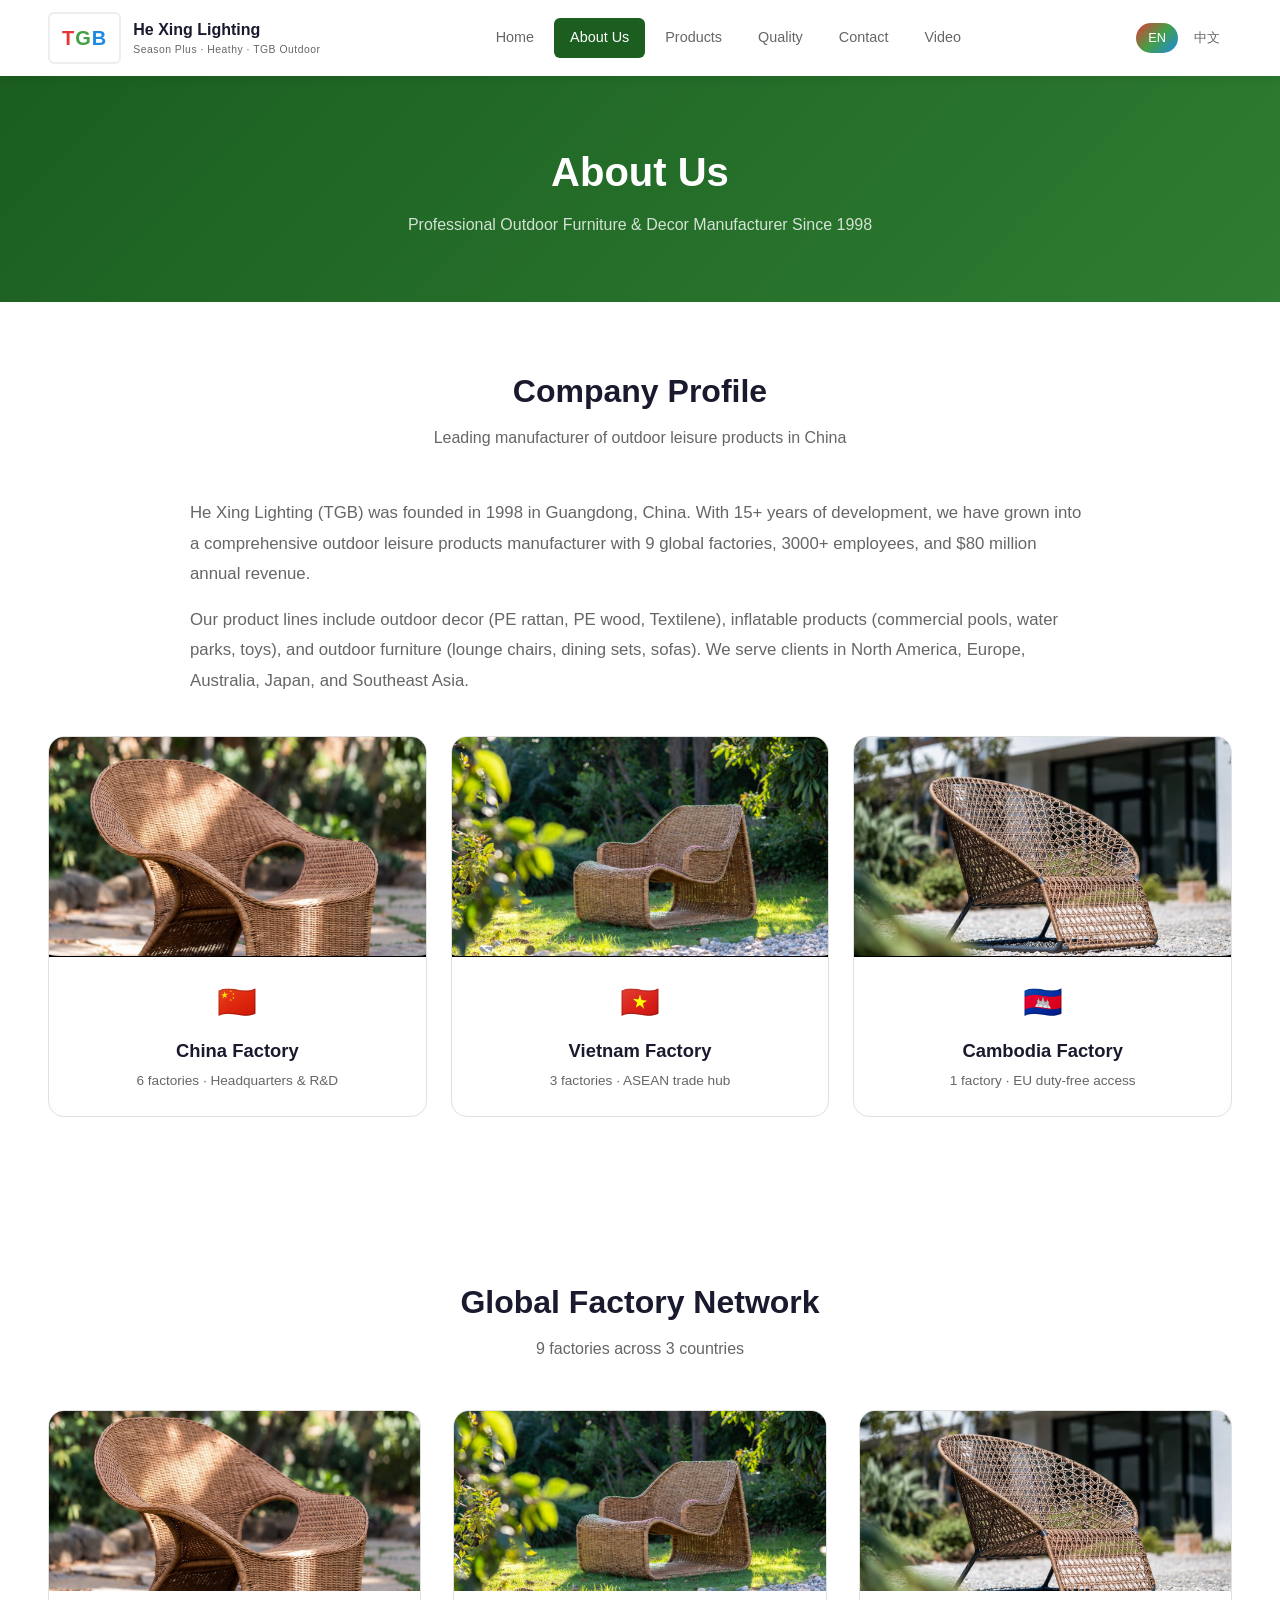
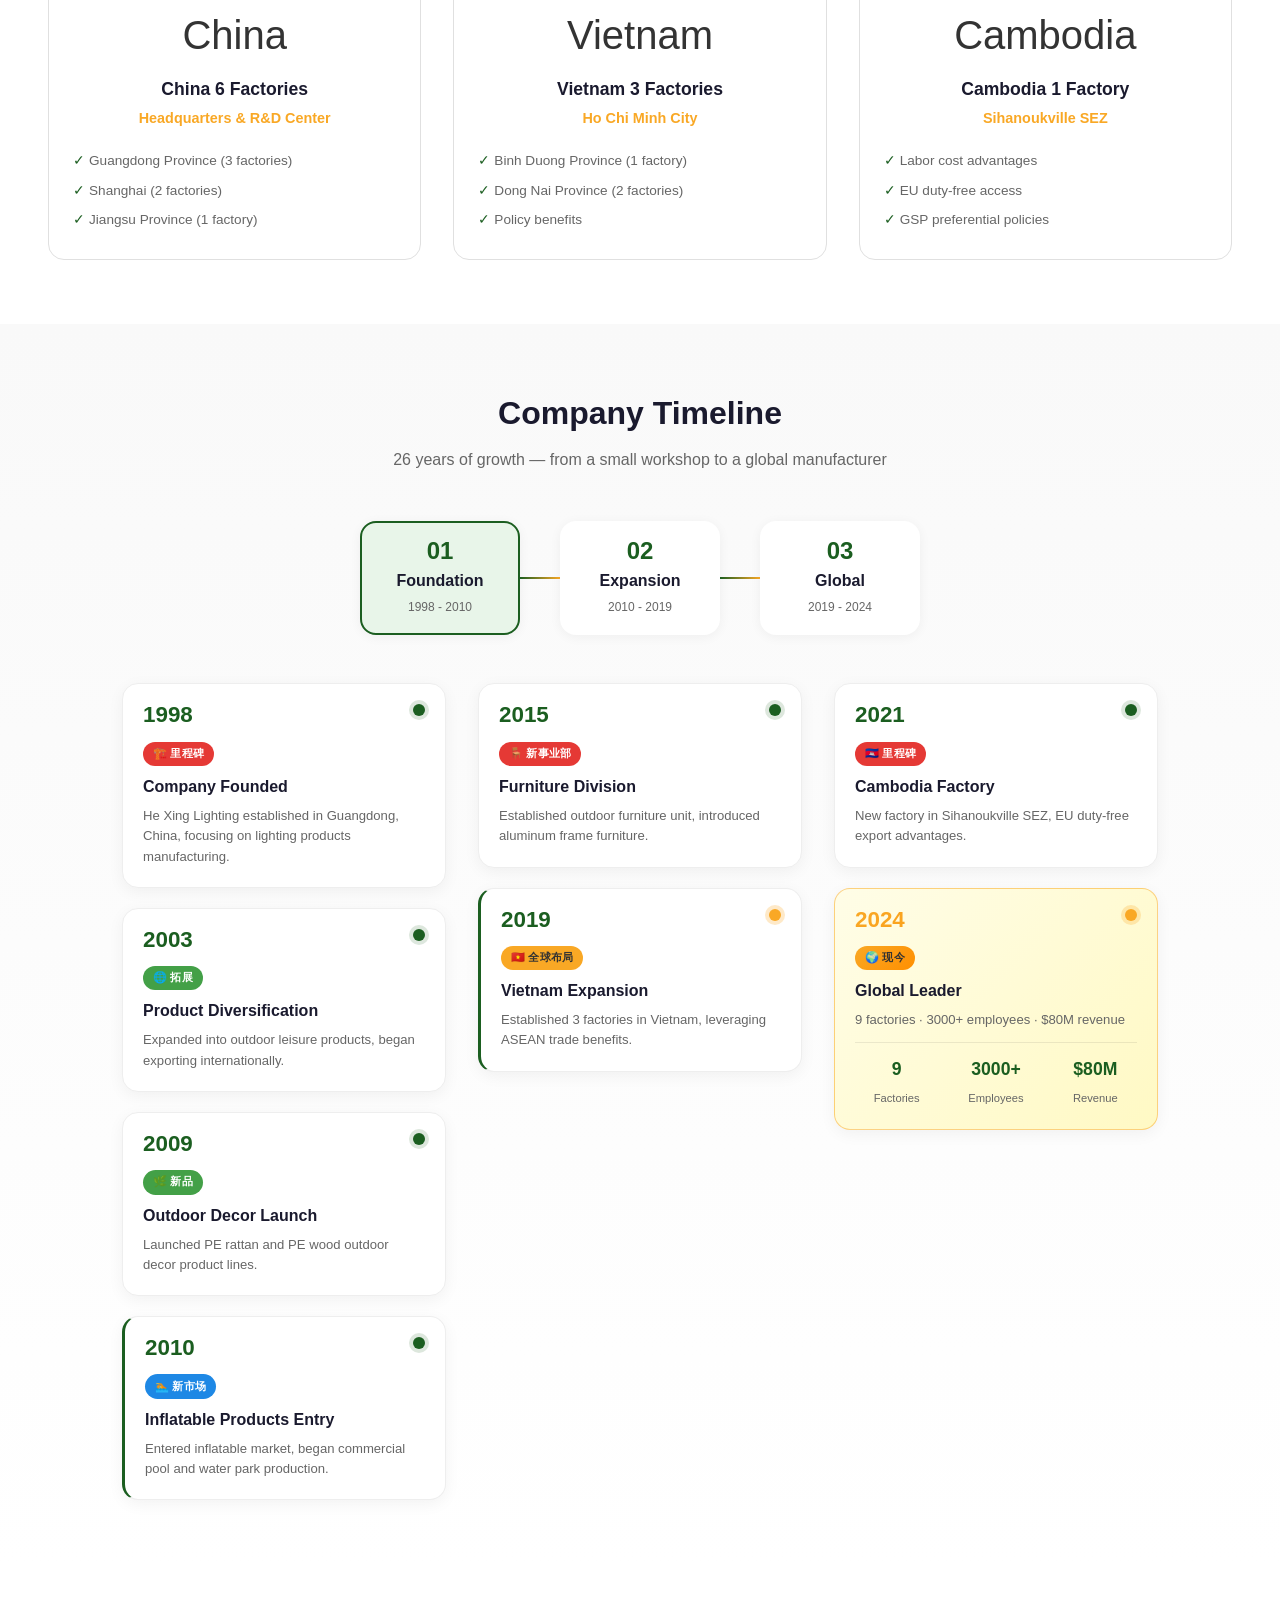
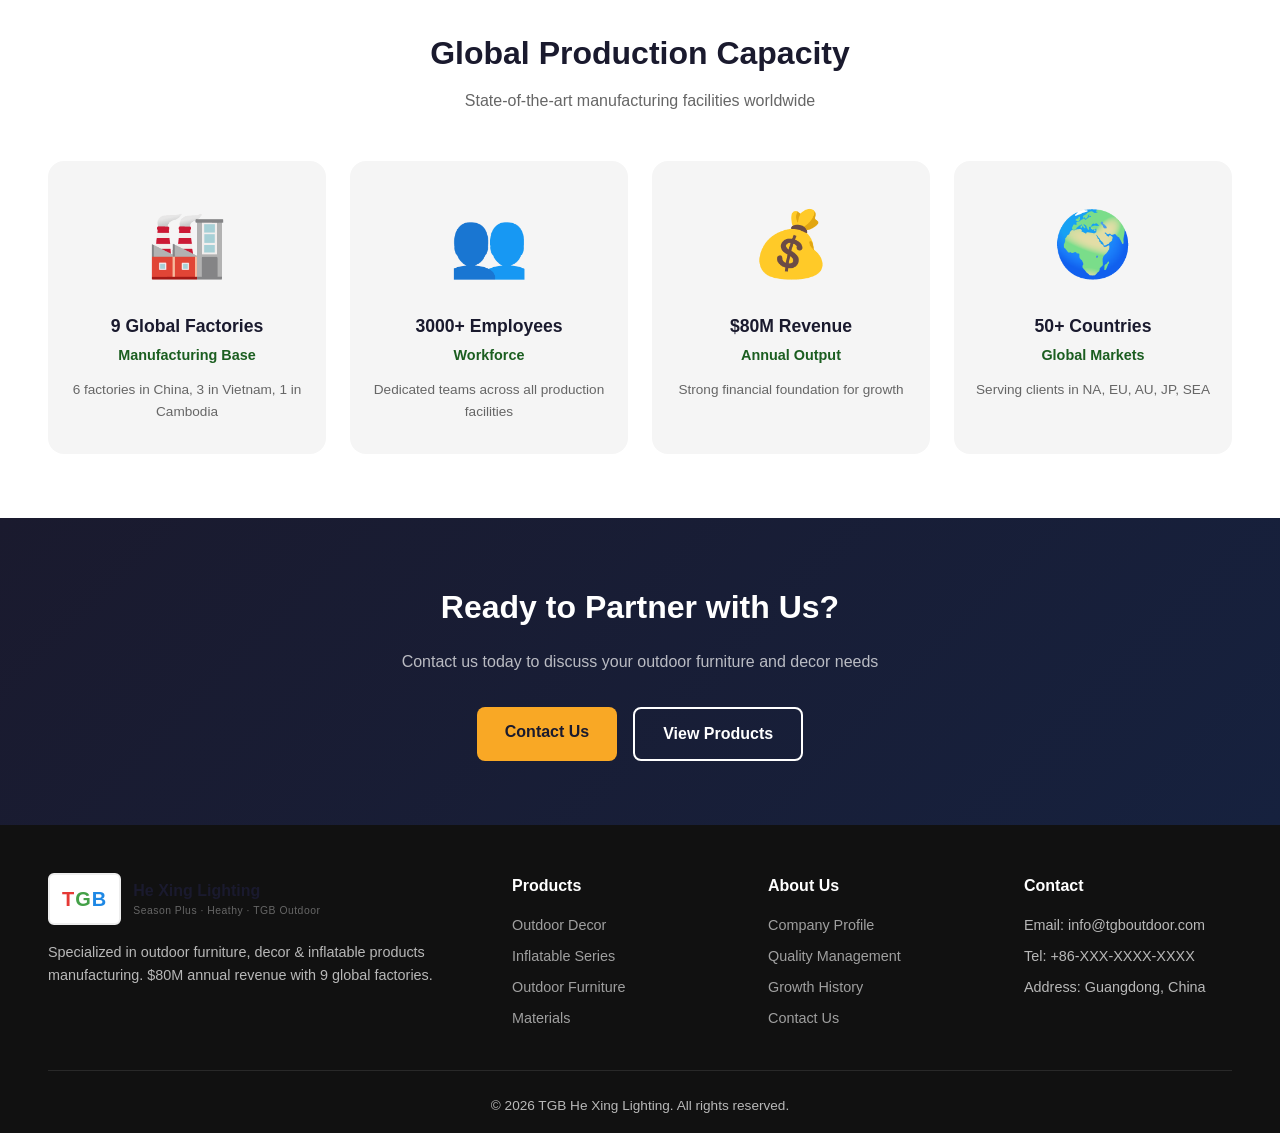
==== commit 6ddcd766: "refactor: 精确裁剪图片去除黑色区域，重新设计关于我们图片展示为产品展示风格 - img02/03/05.png: 自动检测非黑色边界，裁剪为 1284x726（去除上下黑色区域） - abo" ====
--- a/about.html
+++ b/about.html
@@ -45,19 +45,38 @@
       <p data-en="He Xing Lighting (TGB) was founded in 1998 in Guangdong, China. With 15+ years of development, we have grown into a comprehensive outdoor leisure products manufacturer with 9 global factories, 3000+ employees, and $80 million annual revenue." data-cn="合兴灯饰（TGB）1998年创立于中国广东。经过15年的发展，我们已成长为拥有9家全球工厂、3000余名员工、年营收8000万美元的综合性户外休闲产品制造商。">He Xing Lighting (TGB) was founded in 1998 in Guangdong, China. With 15+ years of development, we have grown into a comprehensive outdoor leisure products manufacturer with 9 global factories, 3000+ employees, and $80 million annual revenue.</p>
       <p data-en="Our product lines include outdoor decor (PE rattan, PE wood, Textilene), inflatable products (commercial pools, water parks, toys), and outdoor furniture (lounge chairs, dining sets, sofas). We serve clients in North America, Europe, Australia, Japan, and Southeast Asia." data-cn="我们的产品涵盖户外装饰品（PE藤编、PE木制、特斯林）、充气产品（商用泳池、水上乐园、玩具）以及户外家具（躺椅、餐桌椅、沙发）。我们服务北美、欧洲、澳大利亚、日本和东南亚的客户。">Our product lines include outdoor decor (PE rattan, PE wood, Textilene), inflatable products (commercial pools, water parks, toys), and outdoor furniture (lounge chairs, dining sets, sofas). We serve clients in North America, Europe, Australia, Japan, and Southeast Asia.</p>
     </div>
-    <div class="about-img-grid">
-      <div class="about-img-large" onclick="openLightbox('images/img02.png', 'China Factory Overview')">
-        <img src="images/img02.png" />
-        <div class="about-img-overlay"><span data-en="Click to view larger" data-cn="点击查看大图">Click to view larger</span></div>
-      </div>
-      <div class="about-img-small">
-        <div onclick="openLightbox('images/img03.png', 'Vietnam Factory')">
-          <img src="images/img03.png" />
-          <div class="img-label" data-en="Vietnam" data-cn="越南">Vietnam</div>
-        </div>
-        <div onclick="openLightbox('images/img05.png', 'Cambodia Factory')">
-          <img src="images/img05.png" />
-          <div class="img-label" data-en="Cambodia" data-cn="柬埔寨">Cambodia</div>
+    <div class="about-showcase">
+      <div class="about-showcase-card" onclick="openLightbox('images/img02.png', 'China Factory Overview')">
+        <div class="about-showcase-img">
+          <img src="images/img02.png" alt="China Factory" />
+          <div class="about-showcase-overlay"><span data-en="View Larger" data-cn="查看大图">View Larger</span></div>
+        </div>
+        <div class="about-showcase-info">
+          <span class="about-showcase-flag">🇨🇳</span>
+          <h3 data-en="China Factory" data-cn="中国工厂">China Factory</h3>
+          <p data-en="6 factories · Headquarters & R&D" data-cn="6家工厂 · 总部及研发中心">6 factories · Headquarters & R&D</p>
+        </div>
+      </div>
+      <div class="about-showcase-card" onclick="openLightbox('images/img03.png', 'Vietnam Factory')">
+        <div class="about-showcase-img">
+          <img src="images/img03.png" alt="Vietnam Factory" />
+          <div class="about-showcase-overlay"><span data-en="View Larger" data-cn="查看大图">View Larger</span></div>
+        </div>
+        <div class="about-showcase-info">
+          <span class="about-showcase-flag">🇻🇳</span>
+          <h3 data-en="Vietnam Factory" data-cn="越南工厂">Vietnam Factory</h3>
+          <p data-en="3 factories · ASEAN trade hub" data-cn="3家工厂 · 东盟贸易枢纽">3 factories · ASEAN trade hub</p>
+        </div>
+      </div>
+      <div class="about-showcase-card" onclick="openLightbox('images/img05.png', 'Cambodia Factory')">
+        <div class="about-showcase-img">
+          <img src="images/img05.png" alt="Cambodia Factory" />
+          <div class="about-showcase-overlay"><span data-en="View Larger" data-cn="查看大图">View Larger</span></div>
+        </div>
+        <div class="about-showcase-info">
+          <span class="about-showcase-flag">🇰🇭</span>
+          <h3 data-en="Cambodia Factory" data-cn="柬埔寨工厂">Cambodia Factory</h3>
+          <p data-en="1 factory · EU duty-free access" data-cn="1家工厂 · 欧盟免税准入">1 factory · EU duty-free access</p>
         </div>
       </div>
     </div>
--- a/style.css
+++ b/style.css
@@ -281,25 +281,84 @@
 .page-hero h1 { font-size: 2.5rem; color: #fff; font-weight: 800; margin-bottom: 0.5rem; }
 .page-hero p { color: rgba(255,255,255,0.8); font-size: 1rem; }
 
-/* ===== About ===== */
+/* ===== About Showcase ===== */
 .about-intro { max-width: 900px; margin: 0 auto; }
 .about-intro > p { font-size: 1.05rem; color: var(--gray); margin-bottom: 1rem; line-height: 1.8; }
-.about-img-grid { display: grid; grid-template-columns: 1.5fr 1fr; gap: 1rem; margin-bottom: 2rem; }
-.about-img-large { position: relative; border-radius: 16px; overflow: hidden; cursor: pointer; height: 300px; }
-.about-img-large img { width: 100%; height: 100%; object-fit: cover; transition: transform 0.3s; }
-.about-img-large:hover img { transform: scale(1.05); }
-.about-img-overlay {
-  position: absolute; inset: 0; background: rgba(27,94,32,0.6);
-  display: flex; align-items: center; justify-content: center;
-  opacity: 0; transition: opacity 0.3s;
-}
-.about-img-large:hover .about-img-overlay { opacity: 1; }
-.about-img-overlay span { color: #fff; font-weight: 600; }
-.about-img-small { display: flex; flex-direction: column; gap: 1rem; }
-.about-img-small > div { position: relative; flex: 1; border-radius: 12px; overflow: hidden; cursor: pointer; }
-.about-img-small img { width: 100%; height: 100%; object-fit: cover; transition: transform 0.3s; }
-.about-img-small > div:hover img { transform: scale(1.05); }
-.img-label { position: absolute; bottom: 0.5rem; left: 0.5rem; background: rgba(0,0,0,0.6); color: #fff; padding: 0.2rem 0.6rem; border-radius: 6px; font-size: 0.75rem; }
+.about-showcase {
+  display: grid;
+  grid-template-columns: repeat(3, 1fr);
+  gap: 1.5rem;
+  margin: 2.5rem auto 2rem;
+  max-width: 1200px;
+}
+.about-showcase-card {
+  border: 1px solid #e0e0e0;
+  border-radius: 16px;
+  overflow: hidden;
+  cursor: pointer;
+  transition: all 0.3s;
+  background: #fff;
+}
+.about-showcase-card:hover {
+  transform: translateY(-8px);
+  box-shadow: 0 12px 40px rgba(0,0,0,0.12);
+  border-color: var(--green);
+}
+.about-showcase-img {
+  position: relative;
+  height: 220px;
+  overflow: hidden;
+}
+.about-showcase-img img {
+  width: 100%;
+  height: 100%;
+  object-fit: cover;
+  object-position: center;
+  transition: transform 0.4s;
+}
+.about-showcase-card:hover .about-showcase-img img {
+  transform: scale(1.08);
+}
+.about-showcase-overlay {
+  position: absolute;
+  inset: 0;
+  background: rgba(27,94,32,0.6);
+  display: flex;
+  align-items: center;
+  justify-content: center;
+  opacity: 0;
+  transition: opacity 0.3s;
+}
+.about-showcase-card:hover .about-showcase-overlay {
+  opacity: 1;
+}
+.about-showcase-overlay span {
+  color: #fff;
+  font-weight: 600;
+  font-size: 0.95rem;
+  padding: 0.5rem 1.25rem;
+  border: 2px solid #fff;
+  border-radius: 8px;
+}
+.about-showcase-info {
+  padding: 1.25rem 1.25rem 1.5rem;
+  text-align: center;
+}
+.about-showcase-flag {
+  font-size: 2rem;
+  display: block;
+  margin-bottom: 0.5rem;
+}
+.about-showcase-info h3 {
+  font-size: 1.15rem;
+  color: var(--dark);
+  margin-bottom: 0.3rem;
+  font-weight: 700;
+}
+.about-showcase-info p {
+  font-size: 0.85rem;
+  color: var(--gray);
+}
 
 /* ===== Timeline 两层布局 ===== */
 .timeline-section { background: linear-gradient(180deg, #f9f9f9 0%, #fff 100%); padding-bottom: 4rem; }
@@ -563,7 +622,8 @@
   .product-gallery-full { grid-template-columns: repeat(3, 1fr); }
   .process-grid { grid-template-columns: repeat(3, 1fr); }
   .footer-content { grid-template-columns: repeat(2, 1fr); }
-  .about-img-grid { grid-template-columns: 1fr; }
+  .about-showcase { grid-template-columns: repeat(2, 1fr); }
+  .about-showcase-img { height: 180px; }
   .slide-content h1 { font-size: 1.8rem; }
   .section-header h2 { font-size: 1.5rem; }
   .page-hero h1 { font-size: 1.8rem; }
@@ -610,7 +670,7 @@
   .page-hero { padding: 2.5rem 1rem; }
   .page-hero h1 { font-size: 1.5rem; }
   .page-hero p { font-size: 0.85rem; }
-  .about-img-grid { grid-template-columns: 1fr; }
-  .about-img-large { height: 200px; }
+  .about-showcase { grid-template-columns: 1fr; }
+  .about-showcase-img { height: 200px; }
   .factory-img { height: 140px; }
 }
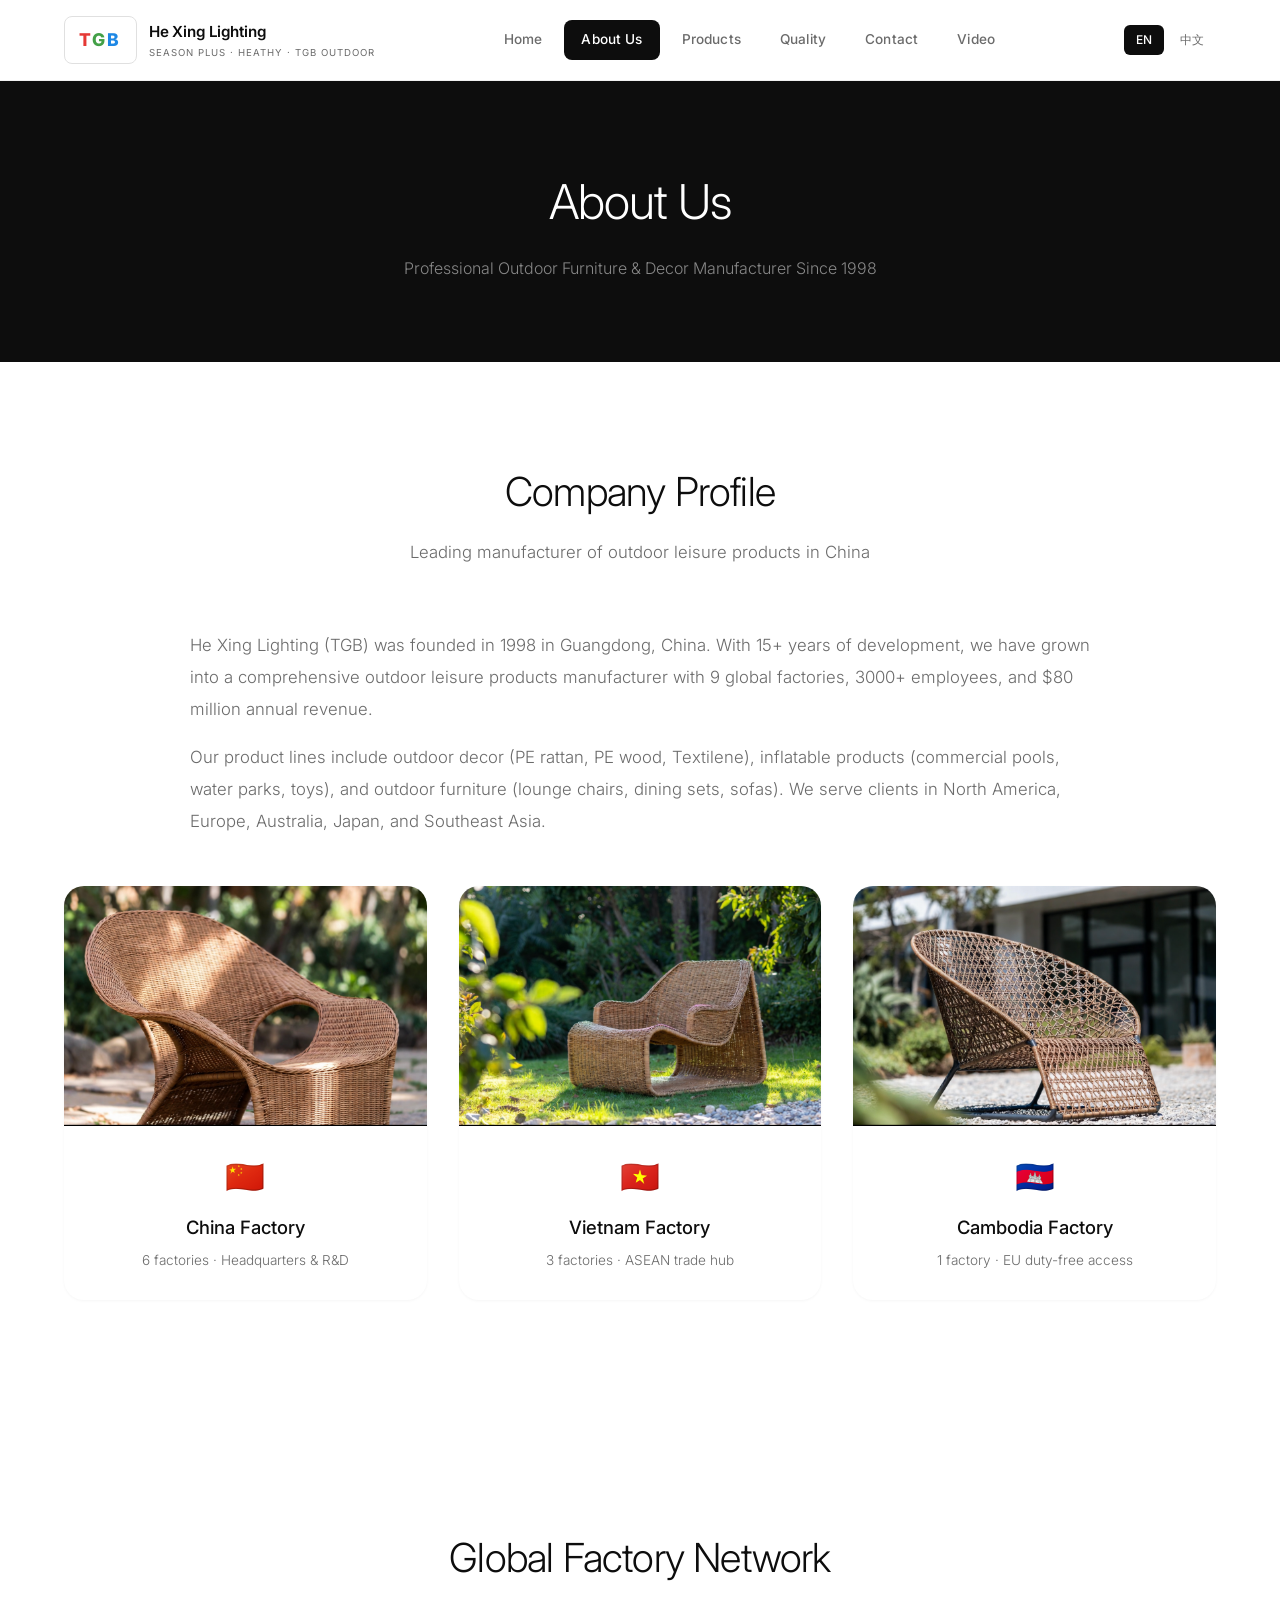
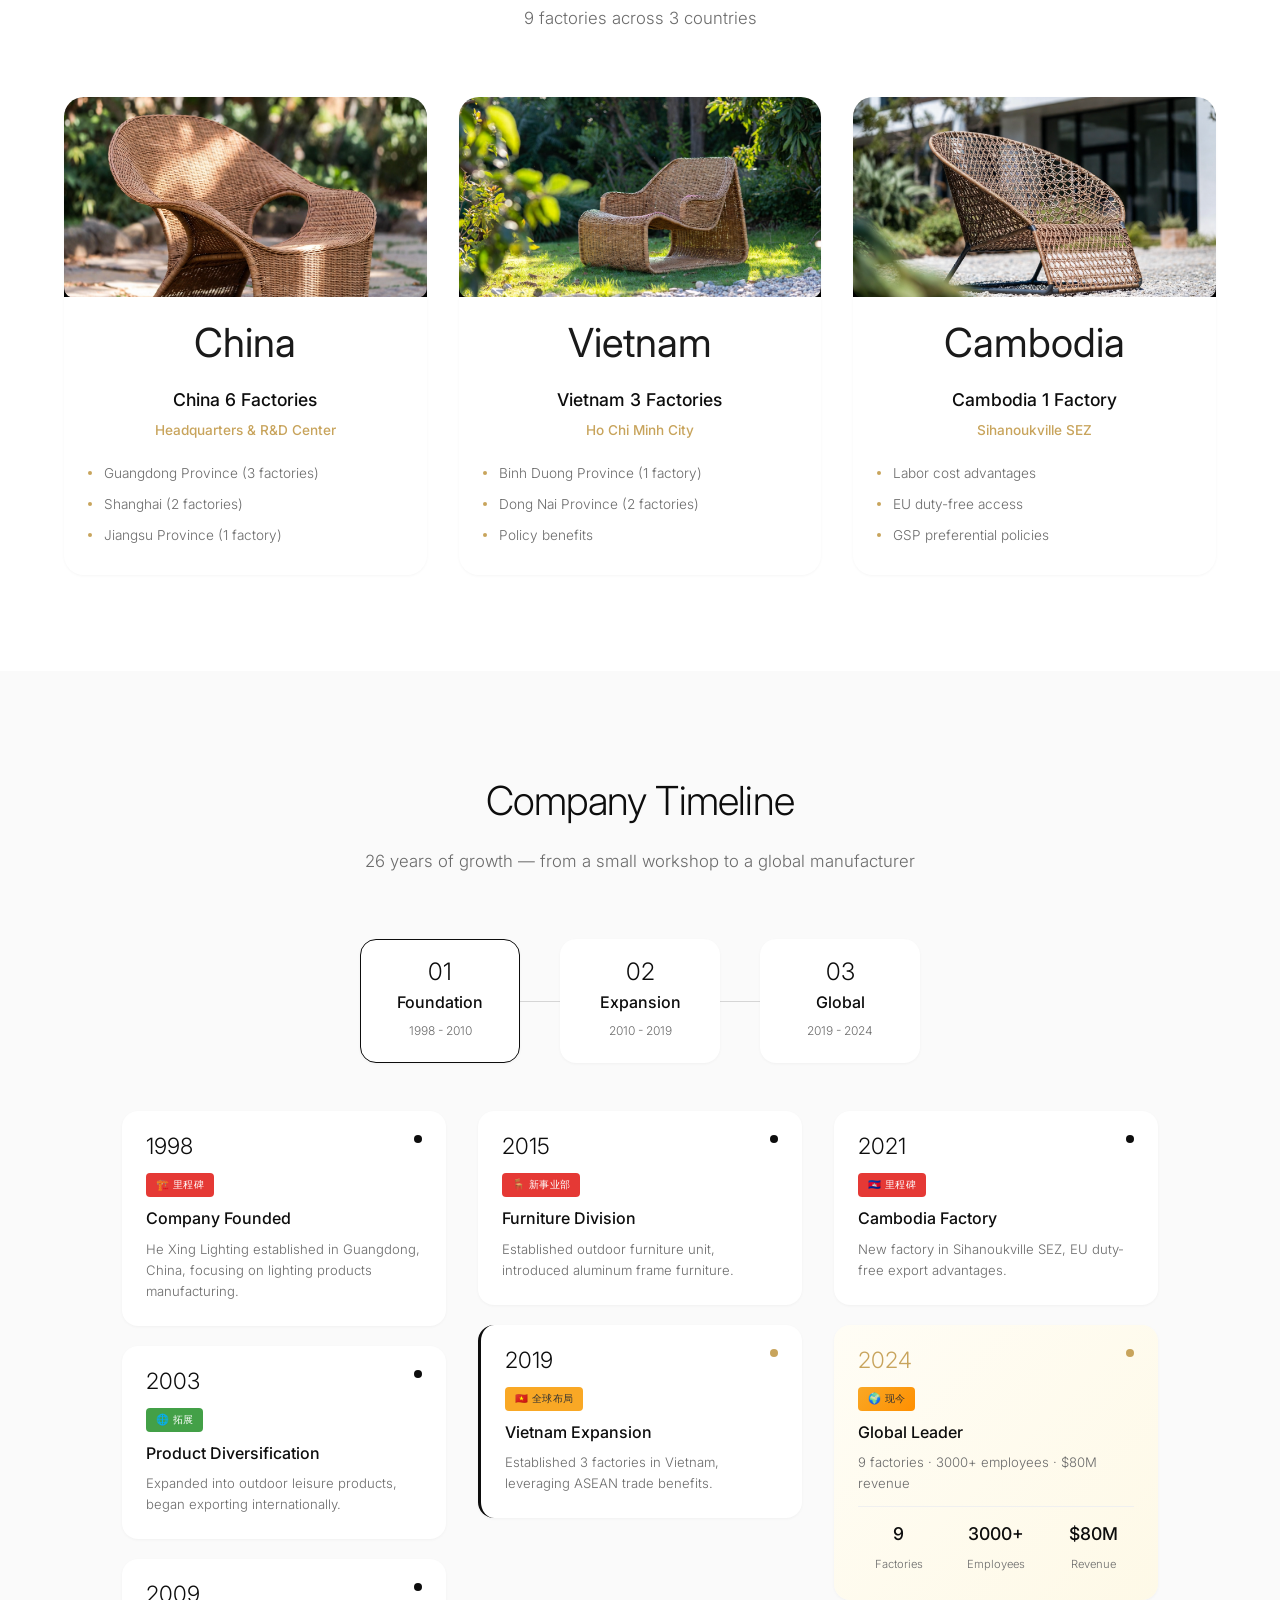
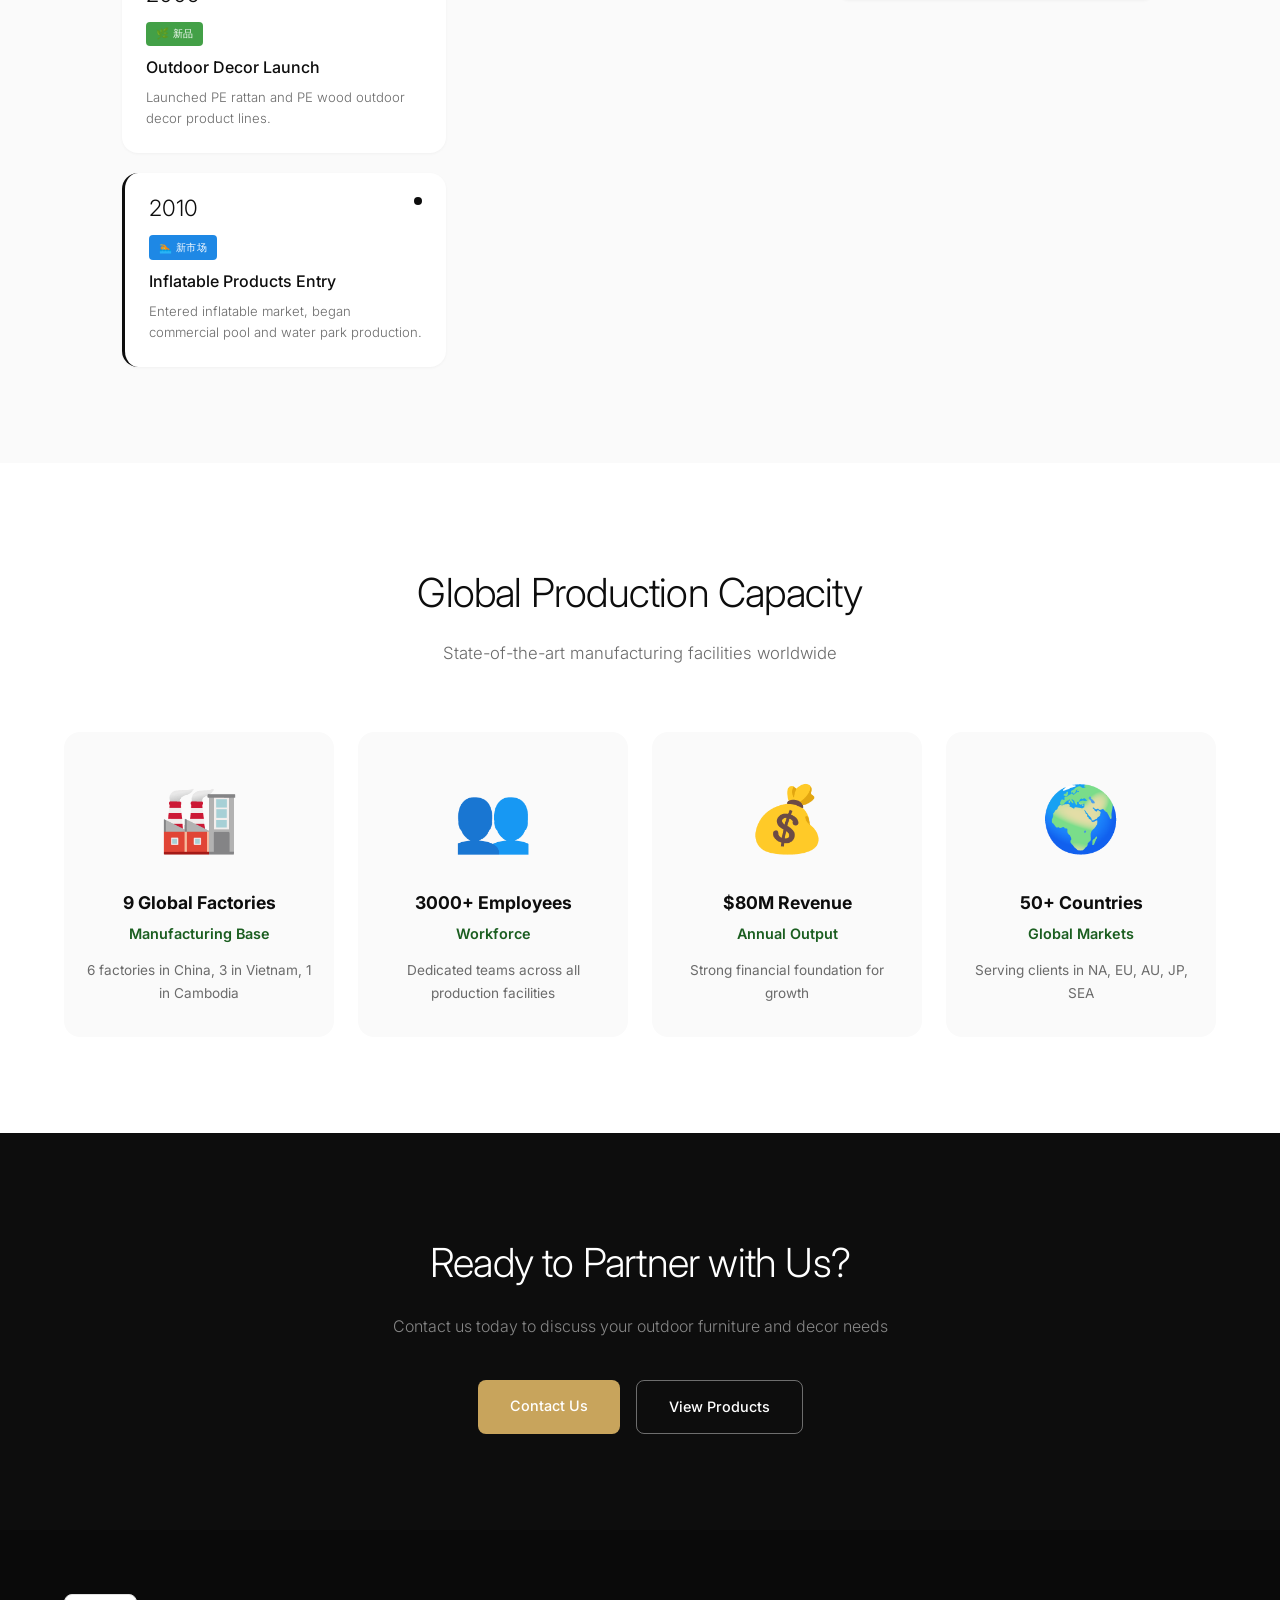
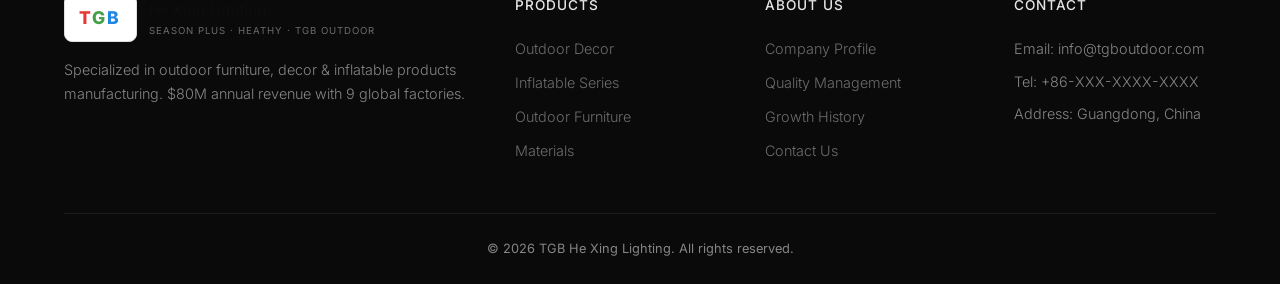
==== commit 75cedbc9: "style: redesign to minimalist premium aesthetic - Inter font, shadow cards, refined typography" ====
--- a/about.html
+++ b/about.html
@@ -4,6 +4,9 @@
   <meta charset="UTF-8" />
   <meta name="viewport" content="width=device-width, initial-scale=1.0" />
   <title>About Us - TGB Outdoor</title>
+  <link rel="preconnect" href="https://fonts.googleapis.com">
+  <link rel="preconnect" href="https://fonts.gstatic.com" crossorigin>
+  <link href="https://fonts.googleapis.com/css2?family=Inter:wght@300;400;500;600;700;800&display=swap" rel="stylesheet">
   <link rel="stylesheet" href="style.css" />
 </head>
 <body>
--- a/style.css
+++ b/style.css
@@ -1,312 +1,339 @@
 /* ===== Reset & Base ===== */
 * { margin: 0; padding: 0; box-sizing: border-box; }
-body { font-family: 'Segoe UI', 'PingFang SC', 'Microsoft YaHei', sans-serif; color: #333; background: #fff; line-height: 1.6; }
+html { scroll-behavior: smooth; }
+body {
+  font-family: 'Inter', 'Segoe UI', 'PingFang SC', 'Microsoft YaHei', sans-serif;
+  color: #1a1a1a; background: #fff; line-height: 1.7;
+  font-weight: 400; -webkit-font-smoothing: antialiased;
+}
 a { text-decoration: none; color: inherit; }
 ul { list-style: none; }
-img { max-width: 100%; }
+img { max-width: 100%; display: block; }
 
 /* ===== Colors ===== */
 :root {
   --green: #1B5E20;
   --green-light: #2E7D32;
   --green-bg: #E8F5E9;
-  --gold: #F9A825;
-  --gold-light: #FDD835;
-  --dark: #1A1A2E;
-  --gray: #666;
-  --light-gray: #f5f5f5;
+  --gold: #C8A45C;
+  --gold-light: #D4B877;
+  --dark: #0d0d0d;
+  --gray: #6b6b6b;
+  --light-gray: #fafafa;
+  --border: #f0f0f0;
+  --shadow-sm: 0 1px 3px rgba(0,0,0,0.04);
+  --shadow-md: 0 4px 20px rgba(0,0,0,0.06);
+  --shadow-lg: 0 12px 48px rgba(0,0,0,0.08);
 }
 
 /* ===== Navbar ===== */
 .navbar {
   display: flex; align-items: center; justify-content: space-between;
-  padding: 0.75rem 3rem; background: #fff;
-  box-shadow: 0 2px 10px rgba(0,0,0,0.08); position: sticky; top: 0; z-index: 100;
+  padding: 1rem 4rem; background: rgba(255,255,255,0.95);
+  backdrop-filter: blur(20px); -webkit-backdrop-filter: blur(20px);
+  border-bottom: 1px solid var(--border); position: sticky; top: 0; z-index: 100;
 }
 .nav-logo { display: flex; align-items: center; gap: 0.75rem; }
 .logo-badge {
-  /* T-红, G-绿, B-蓝 */
-  font-size: 1.25rem; font-weight: 900; letter-spacing: 1px;
-  padding: 0.5rem 0.75rem; border-radius: 6px;
-  background: #fff; border: 2px solid #eee;
-}
-.logo-badge span:nth-child(1) { color: #e53935; } /* T 红色 */
-.logo-badge span:nth-child(2) { color: #43a047; } /* G 绿色 */
-.logo-badge span:nth-child(3) { color: #1e88e5; } /* B 蓝色 */
-.logo-name { font-weight: 700; font-size: 1rem; color: var(--dark); }
-.logo-sub { font-size: 0.65rem; color: var(--gray); letter-spacing: 0.5px; }
+  font-size: 1.1rem; font-weight: 800; letter-spacing: 2px;
+  padding: 0.5rem 0.9rem; border-radius: 8px;
+  background: #fff; border: 1.5px solid #e0e0e0;
+}
+.logo-badge span:nth-child(1) { color: #e53935; }
+.logo-badge span:nth-child(2) { color: #43a047; }
+.logo-badge span:nth-child(3) { color: #1e88e5; }
+.logo-name { font-weight: 600; font-size: 0.95rem; color: var(--dark); letter-spacing: -0.01em; }
+.logo-sub { font-size: 0.6rem; color: var(--gray); letter-spacing: 1px; text-transform: uppercase; }
 .nav-links { display: flex; gap: 0.25rem; }
 .nav-links a {
-  padding: 0.5rem 1rem; border-radius: 6px; font-size: 0.9rem; font-weight: 500;
-  color: var(--gray); transition: all 0.2s;
-}
-.nav-links a:hover { background: var(--green-bg); color: var(--green); }
-.nav-links a.active { background: var(--green); color: #fff; }
+  padding: 0.5rem 1.1rem; border-radius: 8px; font-size: 0.85rem; font-weight: 500;
+  color: var(--gray); transition: all 0.2s; letter-spacing: 0.01em;
+}
+.nav-links a:hover { background: transparent; color: var(--dark); }
+.nav-links a.active { background: var(--dark); color: #fff; }
 .nav-lang { display: flex; gap: 0.25rem; }
-.lang-btn { padding: 0.3rem 0.75rem; border-radius: 20px; font-size: 0.8rem; cursor: pointer; color: var(--gray); }
-.lang-btn.active { background: linear-gradient(135deg, #e53935, #43a047, #1e88e5); color: #fff; }
+.lang-btn { padding: 0.3rem 0.75rem; border-radius: 6px; font-size: 0.75rem; cursor: pointer; color: var(--gray); font-weight: 500; transition: all 0.2s; }
+.lang-btn.active { background: var(--dark); color: #fff; }
 
 /* Mobile Menu */
 .nav-toggle { display: none; font-size: 1.5rem; cursor: pointer; padding: 0.5rem; }
 .nav-close { display: none; }
 
 /* ===== Hero Slider ===== */
-.hero-slider { position: relative; height: 70vh; min-height: 500px; overflow: hidden; }
+.hero-slider { position: relative; height: 85vh; min-height: 600px; overflow: hidden; }
 .slider-container { height: 100%; position: relative; }
 .slide {
   position: absolute; top: 0; left: 0; width: 100%; height: 100%;
   background-size: cover; background-position: center;
-  opacity: 0; transition: opacity 0.8s ease;
+  opacity: 0; transition: opacity 1.2s ease;
 }
 .slide.active { opacity: 1; }
 .slide-overlay {
   position: absolute; inset: 0;
-  background: linear-gradient(135deg, rgba(27,94,32,0.75) 0%, rgba(0,0,0,0.5) 100%);
+  background: linear-gradient(180deg, rgba(0,0,0,0.3) 0%, rgba(0,0,0,0.65) 100%);
 }
 .slide-content {
   position: relative; z-index: 1; height: 100%;
-  display: flex; flex-direction: column; justify-content: center; align-items: center;
-  text-align: center; padding: 2rem;
-}
-.slide-content h1 { font-size: 2.8rem; color: #fff; margin-bottom: 1rem; font-weight: 800; }
-.slide-content p { font-size: 1.15rem; color: rgba(255,255,255,0.9); margin-bottom: 2rem; max-width: 700px; }
+  display: flex; flex-direction: column; justify-content: flex-end; align-items: flex-start;
+  text-align: left; padding: 4rem 6rem 5rem;
+  max-width: 900px;
+}
+.slide-content h1 { font-size: 3.5rem; color: #fff; margin-bottom: 1.25rem; font-weight: 300; letter-spacing: -0.02em; line-height: 1.15; }
+.slide-content h1 strong { font-weight: 700; }
+.slide-content p { font-size: 1.05rem; color: rgba(255,255,255,0.75); margin-bottom: 2.5rem; max-width: 520px; line-height: 1.7; font-weight: 300; }
 .hero-btns { display: flex; gap: 1rem; }
 .slider-controls {
-  position: absolute; bottom: 2rem; left: 50%; transform: translateX(-50%);
+  position: absolute; bottom: 2.5rem; right: 4rem;
   display: flex; align-items: center; gap: 1rem; z-index: 10;
 }
 .slider-btn {
-  background: rgba(255,255,255,0.3); border: none; color: #fff;
-  width: 40px; height: 40px; border-radius: 50%; cursor: pointer;
-  font-size: 1.2rem; transition: all 0.2s;
-}
-.slider-btn:hover { background: rgba(255,255,255,0.5); }
+  background: rgba(255,255,255,0.15); border: 1px solid rgba(255,255,255,0.3); color: #fff;
+  width: 44px; height: 44px; border-radius: 50%; cursor: pointer;
+  font-size: 1rem; transition: all 0.3s; backdrop-filter: blur(10px);
+}
+.slider-btn:hover { background: rgba(255,255,255,0.3); }
 .slider-dots { display: flex; gap: 0.5rem; }
 .dot {
-  width: 10px; height: 10px; border-radius: 50%; background: rgba(255,255,255,0.4);
-  cursor: pointer; transition: all 0.2s;
-}
-.dot.active { background: var(--gold); width: 24px; border-radius: 5px; }
+  width: 8px; height: 8px; border-radius: 50%; background: rgba(255,255,255,0.3);
+  cursor: pointer; transition: all 0.3s;
+}
+.dot.active { background: #fff; width: 28px; border-radius: 4px; }
 
 /* ===== Hero (fallback, unused now) ===== */
 .hero { display: none; }
 
 /* ===== Buttons ===== */
 .btn-primary {
-  background: var(--green); color: #fff; padding: 0.75rem 1.75rem;
-  border-radius: 8px; font-weight: 600; display: inline-block; transition: all 0.2s; border: 2px solid var(--green);
-}
-.btn-primary:hover { background: var(--green-light); border-color: var(--green-light); transform: translateY(-2px); }
+  background: var(--dark); color: #fff; padding: 0.85rem 2rem;
+  border-radius: 8px; font-weight: 500; display: inline-block; transition: all 0.3s; border: none;
+  font-size: 0.9rem; letter-spacing: 0.02em;
+}
+.btn-primary:hover { background: #333; transform: translateY(-1px); box-shadow: var(--shadow-md); }
 .btn-secondary {
-  background: transparent; color: #fff; padding: 0.75rem 1.75rem;
-  border-radius: 8px; font-weight: 600; display: inline-block; transition: all 0.2s; border: 2px solid #fff;
-}
-.btn-secondary:hover { background: #fff; color: var(--green); }
+  background: transparent; color: #fff; padding: 0.85rem 2rem;
+  border-radius: 8px; font-weight: 500; display: inline-block; transition: all 0.3s; border: 1px solid rgba(255,255,255,0.4);
+  font-size: 0.9rem;
+}
+.btn-secondary:hover { background: rgba(255,255,255,0.1); border-color: #fff; }
 .btn-outline {
-  border: 2px solid var(--green); color: var(--green); padding: 0.6rem 1.5rem;
-  border-radius: 8px; font-weight: 600; display: inline-block; transition: all 0.2s;
-}
-.btn-outline:hover { background: var(--green); color: #fff; }
-.btn-primary-light { background: var(--gold); color: var(--dark); padding: 0.75rem 1.75rem; border-radius: 8px; font-weight: 700; display: inline-block; transition: all 0.2s; }
-.btn-primary-light:hover { background: var(--gold-light); transform: translateY(-2px); }
-.btn-secondary-light { background: transparent; color: #fff; padding: 0.75rem 1.75rem; border-radius: 8px; font-weight: 600; display: inline-block; border: 2px solid #fff; transition: all 0.2s; }
-.btn-secondary-light:hover { background: #fff; color: var(--green); }
+  border: 1.5px solid var(--dark); color: var(--dark); padding: 0.7rem 1.75rem;
+  border-radius: 8px; font-weight: 500; display: inline-block; transition: all 0.3s;
+  font-size: 0.9rem;
+}
+.btn-outline:hover { background: var(--dark); color: #fff; }
+.btn-primary-light { background: var(--gold); color: #fff; padding: 0.85rem 2rem; border-radius: 8px; font-weight: 500; display: inline-block; transition: all 0.3s; border: none; font-size: 0.9rem; }
+.btn-primary-light:hover { background: var(--gold-light); transform: translateY(-1px); }
+.btn-secondary-light { background: transparent; color: #fff; padding: 0.85rem 2rem; border-radius: 8px; font-weight: 500; display: inline-block; border: 1px solid rgba(255,255,255,0.4); transition: all 0.3s; font-size: 0.9rem; }
+.btn-secondary-light:hover { background: rgba(255,255,255,0.1); border-color: #fff; }
 .btn-full { width: 100%; border: none; cursor: pointer; font-size: 1rem; }
 
 /* ===== Stats Bar ===== */
 .stats-bar {
-  display: flex; justify-content: center; gap: 4rem; padding: 2.5rem 3rem;
+  display: flex; justify-content: center; gap: 5rem; padding: 4rem 3rem;
   background: var(--dark); color: #fff;
 }
-.stat { text-align: center; }
-.stat-num { display: block; font-size: 2rem; font-weight: 900; color: var(--gold); }
-.stat-label { font-size: 0.85rem; color: rgba(255,255,255,0.7); margin-top: 0.25rem; display: block; }
+.stat { text-align: center; position: relative; }
+.stat-num {
+  display: block; font-size: 3rem; font-weight: 300; color: #fff;
+  transition: transform 0.3s; letter-spacing: -0.02em;
+}
+.stat-num.counting { transform: scale(1.05); }
+.stat-label { font-size: 0.8rem; color: rgba(255,255,255,0.5); margin-top: 0.5rem; display: block; letter-spacing: 1px; text-transform: uppercase; }
+.stat::after {
+  content: '';
+  position: absolute; bottom: -4px; left: 50%; transform: translateX(-50%);
+  width: 0; height: 1px; background: rgba(255,255,255,0.3);
+  transition: width 0.6s ease;
+}
+.stat:hover::after { width: 40px; }
+.stat:hover .stat-num { color: var(--gold); }
 
 /* ===== Section ===== */
-.section { padding: 4rem 3rem; }
-.section-header { text-align: center; margin-bottom: 3rem; }
-.section-header h2 { font-size: 2rem; color: var(--dark); margin-bottom: 0.5rem; font-weight: 700; }
-.section-header p { color: var(--gray); font-size: 1rem; }
+.section { padding: 6rem 4rem; max-width: 1400px; margin: 0 auto; }
+.section-header { text-align: center; margin-bottom: 4rem; }
+.section-header h2 { font-size: 2.5rem; color: var(--dark); margin-bottom: 0.75rem; font-weight: 300; letter-spacing: -0.02em; }
+.section-header p { color: var(--gray); font-size: 1.05rem; font-weight: 300; }
 
 /* ===== Products ===== */
 .products-grid { display: grid; grid-template-columns: repeat(3, 1fr); gap: 2rem; }
 .product-card {
-  border: 1px solid #e0e0e0; border-radius: 16px; overflow: hidden;
-  text-align: center; transition: all 0.3s; background: #fff; position: relative;
-}
-.product-card:hover { transform: translateY(-8px); box-shadow: 0 12px 40px rgba(0,0,0,0.12); }
-.product-card.featured { border: 2px solid var(--gold); }
-.product-badge { position: absolute; top: -12px; left: 50%; transform: translateX(-50%); background: var(--gold); color: var(--dark); padding: 0.3rem 1rem; border-radius: 20px; font-size: 0.8rem; font-weight: 700; z-index: 2; }
-.product-img { height: 200px; overflow: hidden; cursor: pointer; }
-.product-img img { width: 100%; height: 100%; object-fit: cover; transition: transform 0.3s; }
+  border: none; border-radius: 20px; overflow: hidden;
+  text-align: center; transition: all 0.4s; background: #fff; position: relative;
+  box-shadow: var(--shadow-sm);
+}
+.product-card:hover { transform: translateY(-8px); box-shadow: var(--shadow-lg); }
+.product-card.featured { box-shadow: 0 0 0 1px var(--gold), var(--shadow-md); }
+.product-badge { position: absolute; top: 16px; left: 16px; background: var(--dark); color: #fff; padding: 0.35rem 0.9rem; border-radius: 6px; font-size: 0.7rem; font-weight: 500; z-index: 2; letter-spacing: 0.5px; text-transform: uppercase; }
+.product-img { height: 240px; overflow: hidden; cursor: pointer; }
+.product-img img { width: 100%; height: 100%; object-fit: cover; transition: transform 0.6s; }
 .product-img:hover img { transform: scale(1.05); }
-.product-info { padding: 1.5rem; }
-.product-card h3 { font-size: 1.2rem; color: var(--dark); margin-bottom: 0.25rem; }
-.product-card > .product-info > p { color: var(--gray); font-size: 0.85rem; margin-bottom: 1rem; }
-.product-card ul { text-align: left; margin-bottom: 1.5rem; }
-.product-card li { padding: 0.3rem 0; font-size: 0.9rem; color: var(--gray); padding-left: 1rem; position: relative; }
-.product-card li::before { content: '•'; position: absolute; left: 0; color: var(--gold); font-weight: bold; }
+.product-info { padding: 2rem 1.75rem 2.25rem; }
+.product-card h3 { font-size: 1.3rem; color: var(--dark); margin-bottom: 0.35rem; font-weight: 500; letter-spacing: -0.01em; }
+.product-card > .product-info > p { color: var(--gray); font-size: 0.9rem; margin-bottom: 1.25rem; font-weight: 300; }
+.product-card ul { text-align: left; margin-bottom: 1.75rem; }
+.product-card li { padding: 0.35rem 0; font-size: 0.9rem; color: var(--gray); padding-left: 1.25rem; position: relative; font-weight: 300; }
+.product-card li::before { content: ''; position: absolute; left: 0; top: 50%; transform: translateY(-50%); width: 5px; height: 5px; border-radius: 50%; background: var(--gold); }
 
 /* ===== Clickable Img Text ===== */
 .clickable-img {
-  color: var(--green); cursor: pointer; border-bottom: 1px dashed var(--green);
-  transition: all 0.2s;
+  color: var(--dark); cursor: pointer; border-bottom: 1px solid var(--border);
+  transition: all 0.2s; font-weight: 400;
 }
 .clickable-img:hover { color: var(--gold); border-color: var(--gold); }
 
 /* ===== Lightbox ===== */
 .lightbox {
   display: none; position: fixed; inset: 0; z-index: 9999;
-  background: rgba(0,0,0,0.9); justify-content: center; align-items: center;
+  background: rgba(0,0,0,0.95); justify-content: center; align-items: center;
   flex-direction: column; padding: 2rem;
 }
 .lightbox-img {
-  max-width: 90%; max-height: 75vh; border-radius: 8px;
+  max-width: 90%; max-height: 75vh; border-radius: 12px;
   box-shadow: 0 20px 60px rgba(0,0,0,0.5);
-  animation: zoomIn 0.3s ease;
+  animation: zoomIn 0.4s ease;
 }
 @keyframes zoomIn {
-  from { transform: scale(0.8); opacity: 0; }
+  from { transform: scale(0.9); opacity: 0; }
   to { transform: scale(1); opacity: 1; }
 }
 .lightbox-caption {
-  color: #fff; margin-top: 1rem; font-size: 1.1rem; text-align: center;
+  color: rgba(255,255,255,0.6); margin-top: 1.25rem; font-size: 0.95rem; text-align: center;
+  font-weight: 300;
 }
 .lightbox-close {
   position: absolute; top: 1.5rem; right: 2rem;
-  color: #fff; font-size: 3rem; cursor: pointer; line-height: 1;
-  transition: color 0.2s;
-}
-.lightbox-close:hover { color: var(--gold); }
+  color: rgba(255,255,255,0.5); font-size: 2.5rem; cursor: pointer; line-height: 1;
+  transition: color 0.2s; font-weight: 300;
+}
+.lightbox-close:hover { color: #fff; }
 
 /* ===== Factory Showcase ===== */
-.factory-showcase { background: var(--light-gray); padding: 4rem 3rem; }
-.factory-showcase-header { text-align: center; margin-bottom: 2.5rem; }
-.factory-showcase-header h2 { font-size: 2rem; color: var(--dark); font-weight: 700; margin-bottom: 0.5rem; }
-.factory-showcase-header p { color: var(--gray); }
+.factory-showcase { background: var(--light-gray); padding: 6rem 4rem; }
+.factory-showcase-header { text-align: center; margin-bottom: 3.5rem; }
+.factory-showcase-header h2 { font-size: 2.5rem; color: var(--dark); font-weight: 300; margin-bottom: 0.75rem; letter-spacing: -0.02em; }
+.factory-showcase-header p { color: var(--gray); font-weight: 300; }
 .factory-images { display: grid; grid-template-columns: 1.5fr 1fr; gap: 1.5rem; max-width: 1200px; margin: 0 auto; }
-.factory-img-card { border-radius: 16px; overflow: hidden; position: relative; cursor: pointer; }
-.factory-img-card img { width: 100%; height: 100%; object-fit: cover; transition: transform 0.5s; }
+.factory-img-card { border-radius: 20px; overflow: hidden; position: relative; cursor: pointer; }
+.factory-img-card img { width: 100%; height: 100%; object-fit: cover; transition: transform 0.6s; }
 .factory-img-card:hover img { transform: scale(1.05); }
 .factory-img-label {
   position: absolute; bottom: 0; left: 0; right: 0;
-  background: linear-gradient(transparent, rgba(0,0,0,0.8));
-  padding: 1.5rem 1rem 1rem; color: #fff;
+  background: linear-gradient(transparent, rgba(0,0,0,0.85));
+  padding: 2rem 1.5rem 1.25rem; color: #fff;
   display: flex; align-items: center; gap: 0.75rem;
 }
 .factory-img-label .fi-flag { font-size: 2rem; }
-.factory-img-label strong { font-size: 1.1rem; cursor: pointer; }
-.factory-img-label p { font-size: 0.85rem; color: rgba(255,255,255,0.8); }
-.factory-img-card.large { height: 400px; }
+.factory-img-label strong { font-size: 1rem; cursor: pointer; font-weight: 500; }
+.factory-img-label p { font-size: 0.8rem; color: rgba(255,255,255,0.6); font-weight: 300; }
+.factory-img-card.large { height: 420px; }
 .factory-img-stack { display: flex; flex-direction: column; gap: 1.5rem; }
-.factory-img-stack .factory-img-card { height: calc(200px - 0.75rem); }
+.factory-img-stack .factory-img-card { height: calc(210px - 0.75rem); }
 
 /* ===== Timeline ===== */
 .timeline-mini { display: flex; justify-content: space-between; position: relative; overflow-x: auto; gap: 0.5rem; padding: 1rem 0; }
-.timeline-mini::before { content: ''; position: absolute; top: 50%; left: 0; right: 0; height: 2px; background: linear-gradient(to right, var(--green), var(--gold)); z-index: 0; }
+.timeline-mini::before { content: ''; position: absolute; top: 50%; left: 0; right: 0; height: 1px; background: rgba(0,0,0,0.1); z-index: 0; }
 .timeline-item { text-align: center; position: relative; z-index: 1; flex-shrink: 0; min-width: 100px; }
-.timeline-item .year { display: block; background: var(--green); color: #fff; padding: 0.3rem 0.75rem; border-radius: 20px; font-weight: 700; font-size: 0.85rem; margin: 0 auto 0.5rem; }
-.timeline-item .event { font-size: 0.8rem; color: var(--gray); display: block; margin-top: 0.5rem; }
-/* 2024 special highlight */
-.tgm-last .tgm-now { display: block; background: linear-gradient(135deg, var(--gold), #ff8f00); color: var(--dark); padding: 0.3rem 0.75rem; border-radius: 20px; font-weight: 800; font-size: 0.85rem; margin: 0 auto 0.5rem; box-shadow: 0 4px 12px rgba(249,168,37,0.4); }
-.timeline-item:has(.tgm-last) .event { color: var(--green); font-weight: 600; }
+.timeline-item .year { display: block; background: var(--dark); color: #fff; padding: 0.4rem 1rem; border-radius: 6px; font-weight: 500; font-size: 0.8rem; margin: 0 auto 0.5rem; letter-spacing: 1px; }
+.timeline-item .event { font-size: 0.8rem; color: var(--gray); display: block; margin-top: 0.5rem; font-weight: 300; }
+.tgm-last .tgm-now { display: block; background: var(--gold); color: #fff; padding: 0.4rem 1rem; border-radius: 6px; font-weight: 600; font-size: 0.8rem; margin: 0 auto 0.5rem; letter-spacing: 1px; }
+.timeline-item:has(.tgm-last) .event { color: var(--dark); font-weight: 500; }
 
 /* ===== Gallery Preview ===== */
 .gallery-preview { background: var(--light-gray); }
-.gallery-grid { display: grid; grid-template-columns: repeat(6, 1fr); gap: 1rem; }
-.gallery-item { position: relative; border-radius: 12px; overflow: hidden; cursor: pointer; height: 150px; }
-.gallery-item img { width: 100%; height: 100%; object-fit: cover; transition: transform 0.3s; }
-.gallery-item:hover img { transform: scale(1.1); }
+.gallery-grid { display: grid; grid-template-columns: repeat(6, 1fr); gap: 0.75rem; }
+.gallery-item { position: relative; border-radius: 16px; overflow: hidden; cursor: pointer; height: 180px; }
+.gallery-item img { width: 100%; height: 100%; object-fit: cover; transition: transform 0.6s; }
+.gallery-item:hover img { transform: scale(1.08); }
 .gallery-overlay {
-  position: absolute; inset: 0; background: rgba(27,94,32,0.7);
+  position: absolute; inset: 0; background: rgba(0,0,0,0.5);
   display: flex; align-items: center; justify-content: center;
-  opacity: 0; transition: opacity 0.3s;
+  opacity: 0; transition: opacity 0.3s; backdrop-filter: blur(4px);
 }
 .gallery-item:hover .gallery-overlay { opacity: 1; }
-.gallery-overlay span { color: #fff; font-weight: 600; font-size: 0.9rem; }
+.gallery-overlay span { color: #fff; font-weight: 500; font-size: 0.85rem; letter-spacing: 0.5px; }
 
 /* ===== Product Detail Cards ===== */
 .product-detail-cards { display: grid; grid-template-columns: repeat(3, 1fr); gap: 2rem; margin-top: 3rem; }
-.pdcard { border: 1px solid #e0e0e0; border-radius: 16px; padding: 2rem; transition: all 0.3s; }
-.pdcard:hover { border-color: var(--green); box-shadow: 0 8px 24px rgba(0,0,0,0.08); }
-.pdcard h3 { color: var(--green); margin-bottom: 0.75rem; font-size: 1.15rem; }
-.pdcard p { color: var(--gray); font-size: 0.9rem; margin-bottom: 1rem; line-height: 1.6; }
+.pdcard { border: none; border-radius: 20px; padding: 2rem; transition: all 0.4s; box-shadow: var(--shadow-sm); }
+.pdcard:hover { box-shadow: var(--shadow-lg); }
+.pdcard h3 { color: var(--dark); margin-bottom: 0.75rem; font-size: 1.15rem; font-weight: 500; }
+.pdcard p { color: var(--gray); font-size: 0.9rem; margin-bottom: 1rem; line-height: 1.7; font-weight: 300; }
 .pdcard ul { margin-bottom: 1rem; }
-.pdcard li { padding: 0.25rem 0; font-size: 0.9rem; color: var(--gray); padding-left: 1rem; position: relative; }
-.pdcard li::before { content: '✓'; position: absolute; left: 0; color: var(--green); }
+.pdcard li { padding: 0.25rem 0; font-size: 0.9rem; color: var(--gray); padding-left: 1rem; position: relative; font-weight: 300; }
+.pdcard li::before { content: ''; position: absolute; left: 0; top: 50%; transform: translateY(-50%); width: 4px; height: 4px; border-radius: 50%; background: var(--gold); }
 
 /* ===== Product Gallery Full ===== */
-.product-gallery-full { display: grid; grid-template-columns: repeat(5, 1fr); gap: 1rem; margin-bottom: 2rem; }
-.pg-item { position: relative; border-radius: 12px; overflow: hidden; cursor: pointer; height: 180px; }
+.product-gallery-full { display: grid; grid-template-columns: repeat(5, 1fr); gap: 0.75rem; margin-bottom: 2rem; }
+.pg-item { position: relative; border-radius: 16px; overflow: hidden; cursor: pointer; height: 180px; }
 .pg-item.tall { grid-row: span 2; height: 100%; }
-.pg-item img { width: 100%; height: 100%; object-fit: cover; object-position: center; transition: transform 0.3s; }
-.pg-item:hover img { transform: scale(1.08); }
+.pg-item img { width: 100%; height: 100%; object-fit: cover; object-position: center; transition: transform 0.6s; }
+.pg-item:hover img { transform: scale(1.06); }
 .pg-overlay {
-  position: absolute; inset: 0; background: rgba(27,94,32,0.7);
+  position: absolute; inset: 0; background: rgba(0,0,0,0.4);
   display: flex; align-items: center; justify-content: center;
-  opacity: 0; transition: opacity 0.3s;
+  opacity: 0; transition: opacity 0.3s; backdrop-filter: blur(4px);
 }
 .pg-item:hover .pg-overlay { opacity: 1; }
-.pg-overlay span { color: #fff; font-weight: 600; font-size: 0.9rem; }
+.pg-overlay span { color: #fff; font-weight: 500; font-size: 0.85rem; }
 
 /* ===== Material/Detail Images ===== */
 .material-img img { width: 100%; height: 100%; object-fit: cover; object-position: center top; transition: transform 0.3s; }
 
 /* ===== Why Section ===== */
-.why-grid { display: grid; grid-template-columns: repeat(4, 1fr); gap: 1.5rem; }
-.why-card { text-align: center; padding: 2rem 1rem; border-radius: 12px; background: var(--light-gray); transition: all 0.3s; }
-.why-card:hover { background: var(--green-bg); transform: translateY(-4px); }
+.why-grid { display: grid; grid-template-columns: repeat(4, 1fr); gap: 2rem; }
+.why-card { text-align: center; padding: 2.5rem 1.5rem; border-radius: 16px; background: #fff; transition: all 0.4s; box-shadow: var(--shadow-sm); }
+.why-card:hover { box-shadow: var(--shadow-lg); transform: translateY(-4px); }
 .why-icon { font-size: 2.5rem; margin-bottom: 1rem; }
-.why-card h3 { font-size: 1.1rem; color: var(--dark); margin-bottom: 0.5rem; }
-.why-card p { font-size: 0.85rem; color: var(--gray); }
+.why-card h3 { font-size: 1.05rem; color: var(--dark); margin-bottom: 0.75rem; font-weight: 500; }
+.why-card p { font-size: 0.85rem; color: var(--gray); font-weight: 300; line-height: 1.7; }
 
 /* ===== CTA ===== */
-.cta-section { background: linear-gradient(135deg, var(--dark) 0%, #16213E 100%); padding: 4rem 3rem; text-align: center; }
-.cta-section h2 { font-size: 2rem; color: #fff; margin-bottom: 1rem; }
-.cta-section p { color: rgba(255,255,255,0.7); margin-bottom: 2rem; max-width: 600px; margin-left: auto; margin-right: auto; }
+.cta-section { background: var(--dark); padding: 6rem 4rem; text-align: center; }
+.cta-section h2 { font-size: 2.5rem; color: #fff; margin-bottom: 1rem; font-weight: 300; letter-spacing: -0.02em; }
+.cta-section p { color: rgba(255,255,255,0.5); margin-bottom: 2.5rem; max-width: 520px; margin-left: auto; margin-right: auto; font-weight: 300; line-height: 1.7; }
 .cta-btns { display: flex; gap: 1rem; justify-content: center; }
 
 /* ===== Footer ===== */
-.footer { background: #111; color: rgba(255,255,255,0.7); padding: 3rem 3rem 1rem; }
-.footer-content { display: grid; grid-template-columns: 2fr 1fr 1fr 1fr; gap: 3rem; margin-bottom: 2rem; }
+.footer { background: #0a0a0a; color: rgba(255,255,255,0.5); padding: 4rem 4rem 1.5rem; }
+.footer-content { display: grid; grid-template-columns: 2fr 1fr 1fr 1fr; gap: 3rem; margin-bottom: 2.5rem; }
 .footer-logo { display: flex; align-items: center; gap: 0.75rem; margin-bottom: 1rem; }
-.footer-col h4 { color: #fff; font-size: 1rem; margin-bottom: 1rem; }
-.footer-col a { display: block; color: rgba(255,255,255,0.6); font-size: 0.9rem; margin-bottom: 0.5rem; transition: color 0.2s; }
-.footer-col a:hover { color: var(--gold); }
-.footer-col p { font-size: 0.9rem; margin-bottom: 0.5rem; }
-.footer-bottom { border-top: 1px solid rgba(255,255,255,0.1); padding-top: 1.5rem; text-align: center; font-size: 0.85rem; }
+.footer-col h4 { color: rgba(255,255,255,0.9); font-size: 0.85rem; margin-bottom: 1.25rem; font-weight: 500; letter-spacing: 1px; text-transform: uppercase; }
+.footer-col a { display: block; color: rgba(255,255,255,0.4); font-size: 0.9rem; margin-bottom: 0.6rem; transition: color 0.2s; font-weight: 300; }
+.footer-col a:hover { color: #fff; }
+.footer-col p { font-size: 0.9rem; margin-bottom: 0.5rem; font-weight: 300; }
+.footer-bottom { border-top: 1px solid rgba(255,255,255,0.08); padding-top: 1.5rem; text-align: center; font-size: 0.8rem; }
 
 /* ===== Page Hero ===== */
-.page-hero { background: linear-gradient(135deg, var(--green) 0%, #2E7D32 100%); padding: 4rem 3rem; text-align: center; }
-.page-hero h1 { font-size: 2.5rem; color: #fff; font-weight: 800; margin-bottom: 0.5rem; }
-.page-hero p { color: rgba(255,255,255,0.8); font-size: 1rem; }
+.page-hero { background: var(--dark); padding: 5rem 4rem; text-align: center; }
+.page-hero h1 { font-size: 3rem; color: #fff; font-weight: 300; margin-bottom: 0.75rem; letter-spacing: -0.02em; }
+.page-hero p { color: rgba(255,255,255,0.5); font-size: 1rem; font-weight: 300; }
 
 /* ===== About Showcase ===== */
 .about-intro { max-width: 900px; margin: 0 auto; }
-.about-intro > p { font-size: 1.05rem; color: var(--gray); margin-bottom: 1rem; line-height: 1.8; }
+.about-intro > p { font-size: 1.05rem; color: var(--gray); margin-bottom: 1rem; line-height: 1.9; font-weight: 300; }
 .about-showcase {
   display: grid;
   grid-template-columns: repeat(3, 1fr);
-  gap: 1.5rem;
-  margin: 2.5rem auto 2rem;
+  gap: 2rem;
+  margin: 3rem auto 2rem;
   max-width: 1200px;
 }
 .about-showcase-card {
-  border: 1px solid #e0e0e0;
-  border-radius: 16px;
+  border: none;
+  border-radius: 20px;
   overflow: hidden;
   cursor: pointer;
-  transition: all 0.3s;
+  transition: all 0.4s;
   background: #fff;
+  box-shadow: var(--shadow-sm);
 }
 .about-showcase-card:hover {
   transform: translateY(-8px);
-  box-shadow: 0 12px 40px rgba(0,0,0,0.12);
-  border-color: var(--green);
+  box-shadow: var(--shadow-lg);
 }
 .about-showcase-img {
   position: relative;
-  height: 220px;
+  height: 240px;
   overflow: hidden;
 }
 .about-showcase-img img {
@@ -314,7 +341,7 @@
   height: 100%;
   object-fit: cover;
   object-position: center;
-  transition: transform 0.4s;
+  transition: transform 0.6s;
 }
 .about-showcase-card:hover .about-showcase-img img {
   transform: scale(1.08);
@@ -322,26 +349,28 @@
 .about-showcase-overlay {
   position: absolute;
   inset: 0;
-  background: rgba(27,94,32,0.6);
+  background: rgba(0,0,0,0.4);
   display: flex;
   align-items: center;
   justify-content: center;
   opacity: 0;
   transition: opacity 0.3s;
+  backdrop-filter: blur(4px);
 }
 .about-showcase-card:hover .about-showcase-overlay {
   opacity: 1;
 }
 .about-showcase-overlay span {
   color: #fff;
-  font-weight: 600;
-  font-size: 0.95rem;
-  padding: 0.5rem 1.25rem;
-  border: 2px solid #fff;
-  border-radius: 8px;
+  font-weight: 500;
+  font-size: 0.9rem;
+  padding: 0.5rem 1.5rem;
+  border: 1px solid rgba(255,255,255,0.6);
+  border-radius: 6px;
+  letter-spacing: 0.5px;
 }
 .about-showcase-info {
-  padding: 1.25rem 1.25rem 1.5rem;
+  padding: 1.5rem 1.5rem 1.75rem;
   text-align: center;
 }
 .about-showcase-flag {
@@ -352,18 +381,18 @@
 .about-showcase-info h3 {
   font-size: 1.15rem;
   color: var(--dark);
-  margin-bottom: 0.3rem;
-  font-weight: 700;
+  margin-bottom: 0.35rem;
+  font-weight: 500;
 }
 .about-showcase-info p {
   font-size: 0.85rem;
   color: var(--gray);
+  font-weight: 300;
 }
 
 /* ===== Timeline 两层布局 ===== */
-.timeline-section { background: linear-gradient(180deg, #f9f9f9 0%, #fff 100%); padding-bottom: 4rem; }
-
-/* 第一层：阶段导航 */
+.timeline-section { background: var(--light-gray); padding: 6rem 4rem; }
+
 .tl-phases {
   display: flex;
   justify-content: center;
@@ -378,23 +407,22 @@
   flex-direction: column;
   align-items: center;
   gap: 0.3rem;
-  padding: 1rem 1.5rem;
+  padding: 1.25rem 1.75rem;
   border-radius: 16px;
   cursor: pointer;
   transition: all 0.3s;
   background: #fff;
-  border: 2px solid transparent;
-  box-shadow: 0 2px 12px rgba(0,0,0,0.05);
+  border: 1.5px solid transparent;
+  box-shadow: var(--shadow-sm);
   min-width: 160px;
 }
-.tl-phase:hover { border-color: var(--green); transform: translateY(-3px); box-shadow: 0 8px 24px rgba(27,94,32,0.15); }
-.tl-phase.active { border-color: var(--green); background: var(--green-bg); }
-.phase-num { font-size: 1.5rem; font-weight: 900; color: var(--green); line-height: 1; }
-.phase-label { font-size: 1rem; font-weight: 700; color: var(--dark); }
-.phase-years { font-size: 0.75rem; color: var(--gray); }
-.tl-phase-line { width: 40px; height: 2px; background: linear-gradient(to right, var(--green), var(--gold)); flex-shrink: 0; }
-
-/* 第二层：卡片网格 */
+.tl-phase:hover { border-color: rgba(0,0,0,0.1); transform: translateY(-3px); box-shadow: var(--shadow-md); }
+.tl-phase.active { border-color: var(--dark); background: #fff; }
+.phase-num { font-size: 1.5rem; font-weight: 300; color: var(--dark); line-height: 1; }
+.phase-label { font-size: 1rem; font-weight: 500; color: var(--dark); }
+.phase-years { font-size: 0.75rem; color: var(--gray); font-weight: 300; }
+.tl-phase-line { width: 40px; height: 1px; background: rgba(0,0,0,0.15); flex-shrink: 0; }
+
 .tl-grid {
   display: grid;
   grid-template-columns: repeat(3, 1fr);
@@ -409,63 +437,61 @@
   gap: 1.25rem;
 }
 
-/* 垂直卡片 */
 .tl-card-v {
   background: #fff;
   border-radius: 16px;
-  padding: 1.25rem;
-  border: 1px solid #eee;
-  box-shadow: 0 4px 16px rgba(0,0,0,0.05);
+  padding: 1.5rem;
+  border: none;
+  box-shadow: var(--shadow-sm);
   position: relative;
-  transition: all 0.3s;
+  transition: all 0.4s;
   display: flex;
   flex-direction: column;
   gap: 0.75rem;
 }
-.tl-card-v:hover { transform: translateY(-5px); box-shadow: 0 12px 32px rgba(0,0,0,0.12); border-color: var(--green); }
-.tl-card-v-last { border-left: 3px solid var(--green); }
-.tl-card-v-gold { background: linear-gradient(135deg, #fffde7 0%, #fff9c4 100%); border-color: rgba(249,168,37,0.5); }
+.tl-card-v:hover { transform: translateY(-5px); box-shadow: var(--shadow-lg); }
+.tl-card-v-last { border-left: 3px solid var(--dark); }
+.tl-card-v-gold { background: linear-gradient(135deg, #fffdf5 0%, #fef9e7 100%); }
 
 .tlcv-year {
   font-size: 1.4rem;
-  font-weight: 900;
-  color: var(--green);
+  font-weight: 300;
+  color: var(--dark);
   line-height: 1;
 }
-.tlcv-year-gold { color: #e65100; background: linear-gradient(135deg, var(--gold), #ff8f00); -webkit-background-clip: text; -webkit-text-fill-color: transparent; background-clip: text; }
+.tlcv-year-gold { color: var(--gold); }
 .tlcv-dot {
-  width: 12px; height: 12px;
-  background: var(--green);
+  width: 8px; height: 8px;
+  background: var(--dark);
   border-radius: 50%;
   position: absolute;
-  top: 1.25rem; right: 1.25rem;
-  box-shadow: 0 0 0 4px rgba(27,94,32,0.15);
-}
-.tlcv-dot-gold { background: var(--gold); box-shadow: 0 0 0 4px rgba(249,168,37,0.25); }
+  top: 1.5rem; right: 1.5rem;
+}
+.tlcv-dot-gold { background: var(--gold); }
 .tlcv-content { flex: 1; }
 .tlcv-tag {
   display: inline-block;
-  font-size: 0.7rem;
-  font-weight: 700;
+  font-size: 0.65rem;
+  font-weight: 500;
   padding: 0.2rem 0.6rem;
-  border-radius: 20px;
+  border-radius: 4px;
   margin-bottom: 0.5rem;
-  letter-spacing: 0.3px;
-}
-.tlcv-content h4 { font-size: 1rem; color: var(--dark); margin-bottom: 0.4rem; font-weight: 700; }
-.tlcv-content p { font-size: 0.82rem; color: var(--gray); line-height: 1.55; }
-
-/* 最后卡片的统计数据 */
+  letter-spacing: 0.5px;
+  text-transform: uppercase;
+}
+.tlcv-content h4 { font-size: 1rem; color: var(--dark); margin-bottom: 0.4rem; font-weight: 500; }
+.tlcv-content p { font-size: 0.82rem; color: var(--gray); line-height: 1.6; font-weight: 300; }
+
 .tlcv-stats {
   display: flex;
   gap: 1rem;
   margin-top: 0.75rem;
   padding-top: 0.75rem;
-  border-top: 1px solid rgba(0,0,0,0.08);
+  border-top: 1px solid var(--border);
 }
 .tlcv-stats > div { flex: 1; text-align: center; }
-.tlcv-stats strong { display: block; font-size: 1.1rem; font-weight: 900; color: var(--green); }
-.tlcv-stats span { font-size: 0.7rem; color: var(--gray); }
+.tlcv-stats strong { display: block; font-size: 1.1rem; font-weight: 500; color: var(--dark); }
+.tlcv-stats span { font-size: 0.7rem; color: var(--gray); font-weight: 300; }
 
 /* Mobile */
 @media (max-width: 900px) {
@@ -477,34 +503,60 @@
 
 /* ===== Factory ===== */
 .factory-grid { display: grid; grid-template-columns: repeat(3, 1fr); gap: 2rem; }
-.factory-card { border: 1px solid #e0e0e0; border-radius: 16px; overflow: hidden; transition: all 0.3s; }
-.factory-card:hover { transform: translateY(-6px); box-shadow: 0 10px 30px rgba(0,0,0,0.1); }
-.factory-card.highlight-card { border-color: var(--gold); }
-.factory-img { position: relative; height: 180px; overflow: hidden; cursor: pointer; }
-.factory-img img { width: 100%; height: 100%; object-fit: cover; transition: transform 0.3s; }
+.factory-card { border: none; border-radius: 20px; overflow: hidden; transition: all 0.4s; box-shadow: var(--shadow-sm); }
+.factory-card:hover { transform: translateY(-6px); box-shadow: var(--shadow-lg); }
+.factory-card.highlight-card { box-shadow: 0 0 0 1px var(--gold), var(--shadow-md); }
+.factory-img { position: relative; height: 200px; overflow: hidden; cursor: pointer; }
+.factory-img img { width: 100%; height: 100%; object-fit: cover; transition: transform 0.6s; }
 .factory-img:hover img { transform: scale(1.05); }
 .img-hint {
-  position: absolute; inset: 0; background: rgba(27,94,32,0.6);
+  position: absolute; inset: 0; background: rgba(0,0,0,0.4);
   display: flex; align-items: center; justify-content: center;
-  opacity: 0; transition: opacity 0.3s; color: #fff; font-weight: 600;
+  opacity: 0; transition: opacity 0.3s; color: #fff; font-weight: 500; font-size: 0.85rem;
+  backdrop-filter: blur(4px);
 }
 .factory-img:hover .img-hint { opacity: 1; }
-.material-img { position: relative; height: 150px; overflow: hidden; border-radius: 12px; cursor: pointer; margin-bottom: 1rem; }
-.material-img img { width: 100%; height: 100%; object-fit: cover; transition: transform 0.3s; }
+.material-img { position: relative; height: 150px; overflow: hidden; border-radius: 16px; cursor: pointer; margin-bottom: 1rem; }
+.material-img img { width: 100%; height: 100%; object-fit: cover; transition: transform 0.6s; }
 .material-img:hover img { transform: scale(1.05); }
-.material-img .img-hint { position: absolute; inset: 0; background: rgba(27,94,32,0.6); display: flex; align-items: center; justify-content: center; opacity: 0; transition: opacity 0.3s; color: #fff; font-weight: 600; }
+.material-img .img-hint { position: absolute; inset: 0; background: rgba(0,0,0,0.4); display: flex; align-items: center; justify-content: center; opacity: 0; transition: opacity 0.3s; color: #fff; font-weight: 500; font-size: 0.85rem; backdrop-filter: blur(4px); }
 .material-img:hover .img-hint { opacity: 1; }
+
+/* Joint Icon - CSS-only bolt & bracket illustration */
+.joint-icon-box { cursor: default; background: linear-gradient(135deg, #f5f5f5 0%, #e8e8e8 100%); display: flex; align-items: center; justify-content: center; }
+.joint-icon-box:hover .img-hint { opacity: 1; }
+.joint-icon { position: relative; width: 90px; height: 100px; }
+
+.joint-bolt { position: absolute; top: 0; left: 50%; transform: translateX(-50%); }
+.bolt-head { width: 40px; height: 14px; background: linear-gradient(180deg, #9e9e9e, #757575); border-radius: 4px 4px 0 0; margin: 0 auto; position: relative; }
+.bolt-head::after { content: ''; position: absolute; top: 4px; left: 50%; transform: translateX(-50%); width: 22px; height: 2px; background: rgba(255,255,255,0.4); border-radius: 1px; }
+.bolt-shaft { width: 16px; height: 28px; background: linear-gradient(90deg, #bdbdbd, #9e9e9e, #bdbdbd); margin: 0 auto; }
+.bolt-thread { width: 18px; height: 18px; background: repeating-linear-gradient(0deg, #9e9e9e 0px, #757575 3px, #9e9e9e 6px); margin: 0 auto; border-radius: 0 0 2px 2px; }
+
+.joint-bracket { position: absolute; bottom: 0; left: 50%; transform: translateX(-50%); width: 80px; height: 30px; }
+.bracket-arm { position: absolute; bottom: 0; width: 28px; height: 26px; border: 3px solid #757575; border-radius: 0 0 4px 4px; background: linear-gradient(180deg, #e0e0e0, #bdbdbd); }
+.bracket-arm::after { content: ''; position: absolute; top: 50%; left: 50%; transform: translate(-50%, -50%); width: 8px; height: 8px; border-radius: 50%; background: #616161; border: 1.5px solid #424242; }
+.bracket-left { left: 0; }
+.bracket-right { right: 0; }
+
+.joint-icon-box:hover .joint-bolt { animation: boltTurn 0.6s ease-in-out; }
+@keyframes boltTurn {
+  0% { transform: translateX(-50%) rotate(0deg); }
+  30% { transform: translateX(-50%) rotate(-15deg); }
+  60% { transform: translateX(-50%) rotate(10deg); }
+  100% { transform: translateX(-50%) rotate(0deg); }
+}
 .test-img { position: relative; height: 140px; overflow: hidden; border-radius: 12px; cursor: pointer; margin-bottom: 1rem; }
 .test-img img { width: 100%; height: 100%; object-fit: cover; transition: transform 0.3s; }
 .test-img:hover img { transform: scale(1.05); }
 .test-img .img-hint { position: absolute; inset: 0; background: rgba(27,94,32,0.6); display: flex; align-items: center; justify-content: center; opacity: 0; transition: opacity 0.3s; color: #fff; font-weight: 600; }
 .test-img:hover .img-hint { opacity: 1; }
 .factory-flag { font-size: 2.5rem; text-align: center; margin: 0.75rem 0 0.5rem; }
-.factory-card h3 { font-size: 1.1rem; color: var(--dark); margin-bottom: 0.25rem; text-align: center; }
-.factory-card > p { color: var(--gold); font-weight: 600; margin-bottom: 1rem; text-align: center; font-size: 0.9rem; }
+.factory-card h3 { font-size: 1.1rem; color: var(--dark); margin-bottom: 0.25rem; text-align: center; font-weight: 500; }
+.factory-card > p { color: var(--gold); font-weight: 500; margin-bottom: 1rem; text-align: center; font-size: 0.85rem; }
 .factory-card ul { padding: 0 1.5rem 1.5rem; }
-.factory-card li { padding: 0.25rem 0; font-size: 0.85rem; color: var(--gray); padding-left: 1rem; position: relative; }
-.factory-card li::before { content: '✓'; position: absolute; left: 0; color: var(--green); }
+.factory-card li { padding: 0.25rem 0; font-size: 0.85rem; color: var(--gray); padding-left: 1rem; position: relative; font-weight: 300; }
+.factory-card li::before { content: ''; position: absolute; left: 0; top: 50%; transform: translateY(-50%); width: 4px; height: 4px; border-radius: 50%; background: var(--gold); }
 
 /* ===== Team ===== */
 .team-grid { display: grid; grid-template-columns: repeat(4, 1fr); gap: 1.5rem; }
@@ -516,101 +568,102 @@
 .team-card p { font-size: 0.85rem; color: var(--gray); }
 
 /* ===== Tabs ===== */
-.tabs { display: flex; gap: 0.5rem; margin-bottom: 2rem; flex-wrap: wrap; justify-content: center; }
-.tab-btn { padding: 0.75rem 1.5rem; border: 2px solid #e0e0e0; background: #fff; border-radius: 8px; font-weight: 600; cursor: pointer; transition: all 0.2s; color: var(--gray); }
-.tab-btn:hover { border-color: var(--green); color: var(--green); }
-.tab-btn.active { background: var(--green); color: #fff; border-color: var(--green); }
+.tabs { display: flex; gap: 0.5rem; margin-bottom: 2.5rem; flex-wrap: wrap; justify-content: center; }
+.tab-btn { padding: 0.75rem 1.5rem; border: 1px solid var(--border); background: #fff; border-radius: 8px; font-weight: 500; cursor: pointer; transition: all 0.3s; color: var(--gray); font-size: 0.9rem; }
+.tab-btn:hover { border-color: rgba(0,0,0,0.2); color: var(--dark); }
+.tab-btn.active { background: var(--dark); color: #fff; border-color: var(--dark); }
 .tab-content { display: none; }
 .tab-content.active { display: block; }
 
 /* ===== Materials ===== */
-.material-grid { display: grid; grid-template-columns: repeat(4, 1fr); gap: 1.5rem; }
-.material-card { border: 1px solid #e0e0e0; border-radius: 16px; padding: 1.5rem; text-align: center; transition: all 0.3s; }
-.material-card:hover { border-color: var(--green); transform: translateY(-4px); box-shadow: 0 8px 24px rgba(0,0,0,0.08); }
-.material-card h3 { font-size: 1.05rem; color: var(--dark); margin-bottom: 0.2rem; }
-.material-eng { color: var(--green); font-size: 0.8rem; font-weight: 600; margin-bottom: 1rem; display: block; }
-.material-card li { padding: 0.25rem 0; font-size: 0.85rem; color: var(--gray); text-align: left; padding-left: 1rem; position: relative; }
-.material-card li::before { content: '•'; position: absolute; left: 0; color: var(--gold); }
+.material-grid { display: grid; grid-template-columns: repeat(4, 1fr); gap: 2rem; }
+.material-card { border: none; border-radius: 20px; padding: 2rem; text-align: center; transition: all 0.4s; background: #fff; box-shadow: var(--shadow-sm); }
+.material-card:hover { box-shadow: var(--shadow-lg); transform: translateY(-4px); }
+.material-card h3 { font-size: 1.1rem; color: var(--dark); margin-bottom: 0.25rem; font-weight: 500; }
+.material-eng { color: var(--gray); font-size: 0.75rem; font-weight: 400; margin-bottom: 1.25rem; display: block; letter-spacing: 0.5px; text-transform: uppercase; }
+.material-card li { padding: 0.3rem 0; font-size: 0.85rem; color: var(--gray); text-align: left; padding-left: 1.25rem; position: relative; font-weight: 300; }
+.material-card li::before { content: ''; position: absolute; left: 0; top: 50%; transform: translateY(-50%); width: 4px; height: 4px; border-radius: 50%; background: var(--gold); }
 
 /* ===== Integration Flow ===== */
 .integration-flow { display: flex; align-items: center; justify-content: center; flex-wrap: wrap; gap: 0.5rem; }
 .flow-step { text-align: center; max-width: 160px; }
-.flow-num { background: var(--green); color: #fff; width: 32px; height: 32px; border-radius: 50%; display: flex; align-items: center; justify-content: center; font-weight: 700; font-size: 0.85rem; margin: 0 auto 0.5rem; }
+.flow-num { background: var(--dark); color: #fff; width: 32px; height: 32px; border-radius: 50%; display: flex; align-items: center; justify-content: center; font-weight: 500; font-size: 0.85rem; margin: 0 auto 0.5rem; }
 .flow-icon { font-size: 2.5rem; margin-bottom: 0.5rem; }
-.flow-step h3 { font-size: 0.9rem; color: var(--dark); margin-bottom: 0.3rem; }
-.flow-step p { font-size: 0.75rem; color: var(--gray); }
-.flow-arrow { font-size: 1.5rem; color: var(--gold); font-weight: bold; }
+.flow-step h3 { font-size: 0.9rem; color: var(--dark); margin-bottom: 0.3rem; font-weight: 500; }
+.flow-step p { font-size: 0.75rem; color: var(--gray); font-weight: 300; }
+.flow-arrow { font-size: 1.5rem; color: var(--border); font-weight: 300; }
 
 /* ===== Process Gallery ===== */
 .process-gallery { background: var(--light-gray); }
-.process-grid { display: grid; grid-template-columns: repeat(5, 1fr); gap: 10px; }
-.process-item { position: relative; border-radius: 10px; overflow: hidden; cursor: pointer; height: 100px; }
-.process-item img { width: 100%; height: 100%; object-fit: cover; transition: transform 0.3s; }
-.process-item:hover img { transform: scale(1.08); }
+.process-grid { display: grid; grid-template-columns: repeat(5, 1fr); gap: 8px; }
+.process-item { position: relative; border-radius: 12px; overflow: hidden; cursor: pointer; height: 100px; }
+.process-item img { width: 100%; height: 100%; object-fit: cover; transition: transform 0.6s; }
+.process-item:hover img { transform: scale(1.06); }
 .process-label {
   position: absolute; bottom: 0; left: 0; right: 0;
-  background: rgba(27,94,32,0.85); color: #fff;
-  padding: 4px; text-align: center; font-size: 11px; font-weight: 500;
+  background: rgba(0,0,0,0.75); color: #fff;
+  padding: 4px; text-align: center; font-size: 11px; font-weight: 400;
   display: flex; align-items: center; justify-content: center; gap: 4px;
+  backdrop-filter: blur(4px);
 }
 .process-label span { font-size: 12px; }
 
 /* ===== Testing ===== */
-.testing-section { background: var(--green-bg); }
-.test-grid { display: grid; grid-template-columns: repeat(3, 1fr); gap: 1rem; }
-.test-card { background: #fff; border-radius: 12px; padding: 1rem; text-align: center; transition: all 0.2s; border: 1px solid #e0e0e0; }
-.test-card:hover { border-color: var(--green); transform: translateY(-3px); box-shadow: 0 4px 12px rgba(27,94,32,0.1); }
+.testing-section { background: var(--light-gray); }
+.test-grid { display: grid; grid-template-columns: repeat(3, 1fr); gap: 1.5rem; }
+.test-card { background: #fff; border-radius: 16px; padding: 1.25rem; text-align: center; transition: all 0.3s; border: none; box-shadow: var(--shadow-sm); }
+.test-card:hover { box-shadow: var(--shadow-md); transform: translateY(-3px); }
 .test-icon { font-size: 2rem; margin-bottom: 0.5rem; }
-.test-img { position: relative; height: 90px; overflow: hidden; border-radius: 8px; cursor: pointer; margin-bottom: 0.75rem; }
-.test-img img { width: 100%; height: 100%; object-fit: cover; transition: transform 0.3s; }
+.test-img { position: relative; height: 90px; overflow: hidden; border-radius: 12px; cursor: pointer; margin-bottom: 0.75rem; }
+.test-img img { width: 100%; height: 100%; object-fit: cover; transition: transform 0.6s; }
 .test-img:hover img { transform: scale(1.05); }
-.test-img .img-hint { position: absolute; inset: 0; background: rgba(27,94,32,0.6); display: flex; align-items: center; justify-content: center; opacity: 0; transition: opacity 0.3s; color: #fff; font-weight: 600; font-size: 12px; }
+.test-img .img-hint { position: absolute; inset: 0; background: rgba(0,0,0,0.4); display: flex; align-items: center; justify-content: center; opacity: 0; transition: opacity 0.3s; color: #fff; font-weight: 500; font-size: 12px; backdrop-filter: blur(4px); }
 .test-img:hover .img-hint { opacity: 1; }
-.test-card h3 { font-size: 14px; color: var(--dark); margin-bottom: 0.3rem; }
-.test-card p { font-size: 12px; color: var(--gray); }
+.test-card h3 { font-size: 14px; color: var(--dark); margin-bottom: 0.3rem; font-weight: 500; }
+.test-card p { font-size: 12px; color: var(--gray); font-weight: 300; }
 
 /* ===== Cert ===== */
 .cert-grid { display: grid; grid-template-columns: repeat(3, 1fr); gap: 2rem; }
-.cert-card { text-align: center; padding: 2rem; border: 1px solid #e0e0e0; border-radius: 16px; transition: all 0.3s; }
-.cert-card:hover { border-color: var(--gold); transform: translateY(-4px); }
+.cert-card { text-align: center; padding: 2.5rem; border: none; border-radius: 20px; transition: all 0.4s; box-shadow: var(--shadow-sm); }
+.cert-card:hover { box-shadow: var(--shadow-lg); transform: translateY(-4px); }
 .cert-icon { font-size: 3rem; margin-bottom: 1rem; }
-.cert-card h3 { font-size: 1.15rem; color: var(--dark); margin-bottom: 0.5rem; }
-.cert-card p { font-size: 0.9rem; color: var(--gray); }
+.cert-card h3 { font-size: 1.1rem; color: var(--dark); margin-bottom: 0.5rem; font-weight: 500; }
+.cert-card p { font-size: 0.9rem; color: var(--gray); font-weight: 300; }
 
 /* ===== Craft ===== */
 .craft-section { background: var(--light-gray); }
-.craft-grid { display: grid; grid-template-columns: repeat(3, 1fr); gap: 1.5rem; }
-.craft-card { background: #fff; border-radius: 16px; padding: 1.5rem; transition: all 0.3s; border: 1px solid #e0e0e0; }
-.craft-card:hover { transform: translateY(-4px); box-shadow: 0 8px 24px rgba(0,0,0,0.08); }
+.craft-grid { display: grid; grid-template-columns: repeat(3, 1fr); gap: 2rem; }
+.craft-card { background: #fff; border-radius: 20px; padding: 2rem; transition: all 0.4s; border: none; box-shadow: var(--shadow-sm); }
+.craft-card:hover { transform: translateY(-4px); box-shadow: var(--shadow-lg); }
 .craft-icon { font-size: 2.5rem; margin-bottom: 0.75rem; }
-.craft-card h3 { font-size: 1.05rem; color: var(--green); margin-bottom: 0.5rem; }
-.craft-card p { font-size: 0.85rem; color: var(--gray); line-height: 1.6; }
+.craft-card h3 { font-size: 1.05rem; color: var(--dark); margin-bottom: 0.5rem; font-weight: 500; }
+.craft-card p { font-size: 0.85rem; color: var(--gray); line-height: 1.7; font-weight: 300; }
 
 /* ===== Contact Form ===== */
-.contact-form-wrapper { max-width: 700px; margin: 0 auto; background: #fff; border: 1px solid #e0e0e0; border-radius: 16px; padding: 2.5rem; }
-.contact-form-wrapper h2 { text-align: center; margin-bottom: 0.5rem; }
-.contact-form-wrapper > p { text-align: center; color: var(--gray); margin-bottom: 2rem; }
+.contact-form-wrapper { max-width: 700px; margin: 0 auto; background: #fff; border: none; border-radius: 20px; padding: 3rem; box-shadow: var(--shadow-md); }
+.contact-form-wrapper h2 { text-align: center; margin-bottom: 0.5rem; font-weight: 400; }
+.contact-form-wrapper > p { text-align: center; color: var(--gray); margin-bottom: 2.5rem; font-weight: 300; }
 .form-row { display: grid; grid-template-columns: 1fr 1fr; gap: 1rem; }
-.form-group { margin-bottom: 1rem; }
-.form-group label { display: block; font-weight: 600; font-size: 0.9rem; margin-bottom: 0.4rem; color: var(--dark); }
+.form-group { margin-bottom: 1.25rem; }
+.form-group label { display: block; font-weight: 500; font-size: 0.85rem; margin-bottom: 0.5rem; color: var(--dark); }
 .form-group input, .form-group select, .form-group textarea {
-  width: 100%; padding: 0.75rem 1rem; border: 1px solid #ddd; border-radius: 8px; font-size: 0.95rem;
-  font-family: inherit; transition: border-color 0.2s;
-}
-.form-group input:focus, .form-group select:focus, .form-group textarea:focus { outline: none; border-color: var(--green); }
+  width: 100%; padding: 0.85rem 1rem; border: 1px solid var(--border); border-radius: 10px; font-size: 0.95rem;
+  font-family: inherit; transition: border-color 0.3s; background: var(--light-gray);
+}
+.form-group input:focus, .form-group select:focus, .form-group textarea:focus { outline: none; border-color: var(--dark); background: #fff; }
 .form-success { text-align: center; padding: 3rem; }
 .success-icon { font-size: 4rem; margin-bottom: 1rem; }
 .form-success h3 { font-size: 1.5rem; color: var(--green); margin-bottom: 0.5rem; }
 .form-success p { color: var(--gray); }
 
 /* ===== Contact Cards ===== */
-.contact-section { padding: 4rem 3rem; }
-.contact-cards { display: grid; grid-template-columns: repeat(4, 1fr); gap: 1.5rem; }
-.contact-card { border: 1px solid #e0e0e0; border-radius: 16px; padding: 1.5rem; text-align: center; transition: all 0.3s; }
-.contact-card:hover { border-color: var(--green); transform: translateY(-4px); }
+.contact-section { padding: 6rem 4rem; }
+.contact-cards { display: grid; grid-template-columns: repeat(4, 1fr); gap: 2rem; }
+.contact-card { border: none; border-radius: 20px; padding: 2rem; text-align: center; transition: all 0.4s; box-shadow: var(--shadow-sm); }
+.contact-card:hover { box-shadow: var(--shadow-lg); transform: translateY(-4px); }
 .contact-flag { font-size: 2.5rem; margin-bottom: 0.75rem; }
-.contact-card h3 { font-size: 1.1rem; color: var(--dark); margin-bottom: 0.5rem; }
-.contact-card p { font-size: 0.85rem; color: var(--gray); margin-bottom: 0.3rem; }
+.contact-card h3 { font-size: 1.1rem; color: var(--dark); margin-bottom: 0.5rem; font-weight: 500; }
+.contact-card p { font-size: 0.85rem; color: var(--gray); margin-bottom: 0.3rem; font-weight: 300; }
 
 /* ===== Responsive ===== */
 @media (max-width: 1024px) {
@@ -624,9 +677,11 @@
   .footer-content { grid-template-columns: repeat(2, 1fr); }
   .about-showcase { grid-template-columns: repeat(2, 1fr); }
   .about-showcase-img { height: 180px; }
-  .slide-content h1 { font-size: 1.8rem; }
-  .section-header h2 { font-size: 1.5rem; }
-  .page-hero h1 { font-size: 1.8rem; }
+  .slide-content h1 { font-size: 2.2rem; }
+  .section-header h2 { font-size: 2rem; }
+  .page-hero h1 { font-size: 2rem; }
+  .section { padding: 4rem 2rem; }
+  .navbar { padding: 0.75rem 2rem; }
 }
 @media (max-width: 768px) {
   .navbar { padding: 0.75rem 1rem; gap: 0.5rem; }
@@ -639,6 +694,7 @@
     position: fixed; top: 0; left: 0; right: 0; bottom: 0;
     background: rgba(255,255,255,0.98); z-index: 1000;
     flex-direction: column; justify-content: center; align-items: center; gap: 1rem;
+    backdrop-filter: blur(20px);
   }
   .nav-links.active { display: flex; }
   .nav-links a { font-size: 1.1rem; padding: 0.75rem 2rem; }
@@ -649,26 +705,27 @@
     font-size: 2rem; cursor: pointer; z-index: 1001;
   }
   .nav-links.active .nav-close { display: block; }
-  .slide-content h1 { font-size: 1.4rem; line-height: 1.4; }
+  .slide-content h1 { font-size: 1.6rem; line-height: 1.3; }
   .slide-content p { font-size: 0.9rem; }
-  .section { padding: 2rem 1rem; }
-  .stats-bar { flex-wrap: wrap; gap: 1.5rem; padding: 1.5rem 1rem; }
-  .stat-num { font-size: 1.5rem; }
-  .stat-label { font-size: 0.75rem; }
+  .slide-content { padding: 2rem; max-width: 100%; }
+  .section { padding: 3rem 1.25rem; }
+  .stats-bar { flex-wrap: wrap; gap: 1.5rem; padding: 2rem 1rem; }
+  .stat-num { font-size: 2rem; }
+  .stat-label { font-size: 0.7rem; }
   .products-grid, .factory-grid, .team-grid, .test-grid, .cert-grid, .craft-grid, .contact-cards, .material-grid, .product-detail-cards { grid-template-columns: 1fr; }
   .why-grid { grid-template-columns: repeat(2, 1fr); }
 
   .form-row { grid-template-columns: 1fr; }
   .footer-content { grid-template-columns: 1fr; gap: 1.5rem; }
-  .cta-section { padding: 2rem 1rem; }
-  .cta-section h2 { font-size: 1.4rem; }
+  .cta-section { padding: 3rem 1.25rem; }
+  .cta-section h2 { font-size: 1.6rem; }
   .cta-btns, .hero-btns { flex-direction: column; align-items: center; }
   .gallery-grid { grid-template-columns: repeat(2, 1fr); }
   .product-gallery-full { grid-template-columns: repeat(2, 1fr); }
   .process-grid { grid-template-columns: repeat(2, 1fr); }
-  .hero-slider { height: 45vh; min-height: 350px; }
-  .page-hero { padding: 2.5rem 1rem; }
-  .page-hero h1 { font-size: 1.5rem; }
+  .hero-slider { height: 50vh; min-height: 400px; }
+  .page-hero { padding: 3rem 1.25rem; }
+  .page-hero h1 { font-size: 1.6rem; }
   .page-hero p { font-size: 0.85rem; }
   .about-showcase { grid-template-columns: 1fr; }
   .about-showcase-img { height: 200px; }
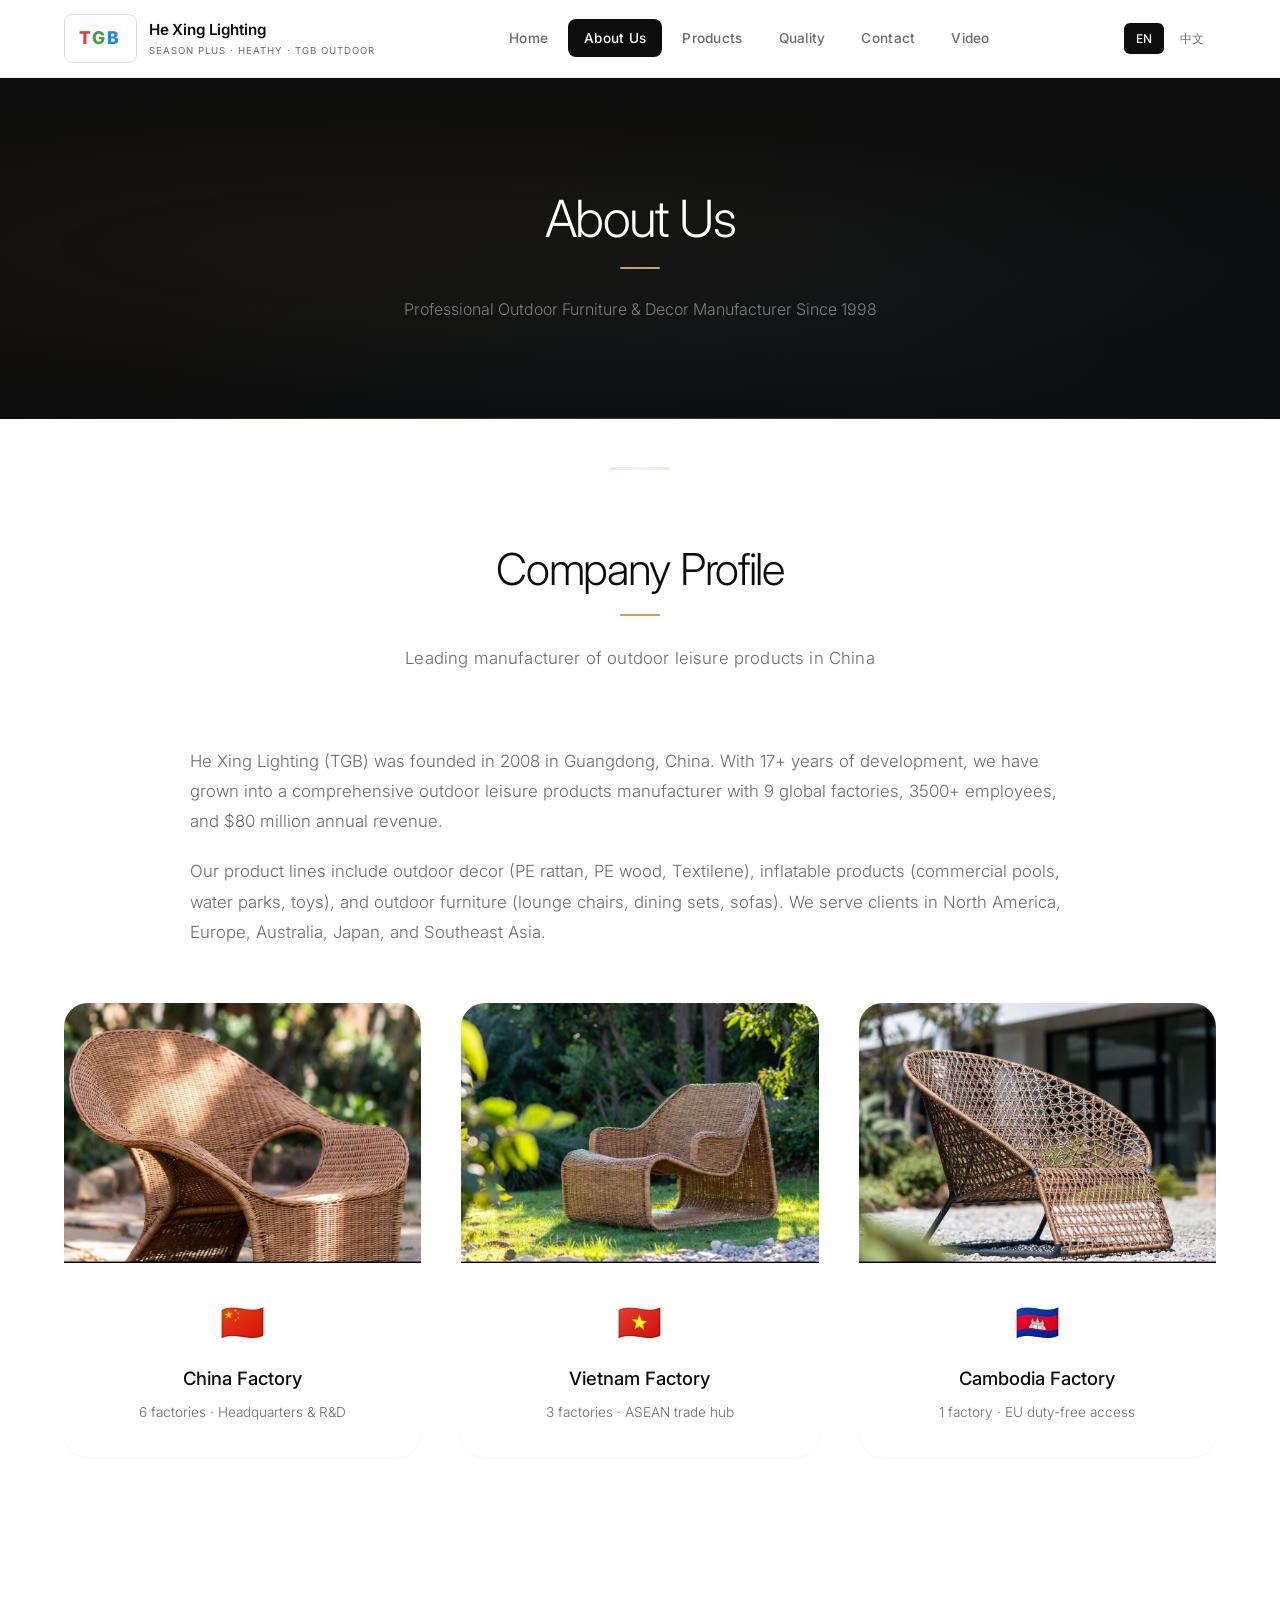
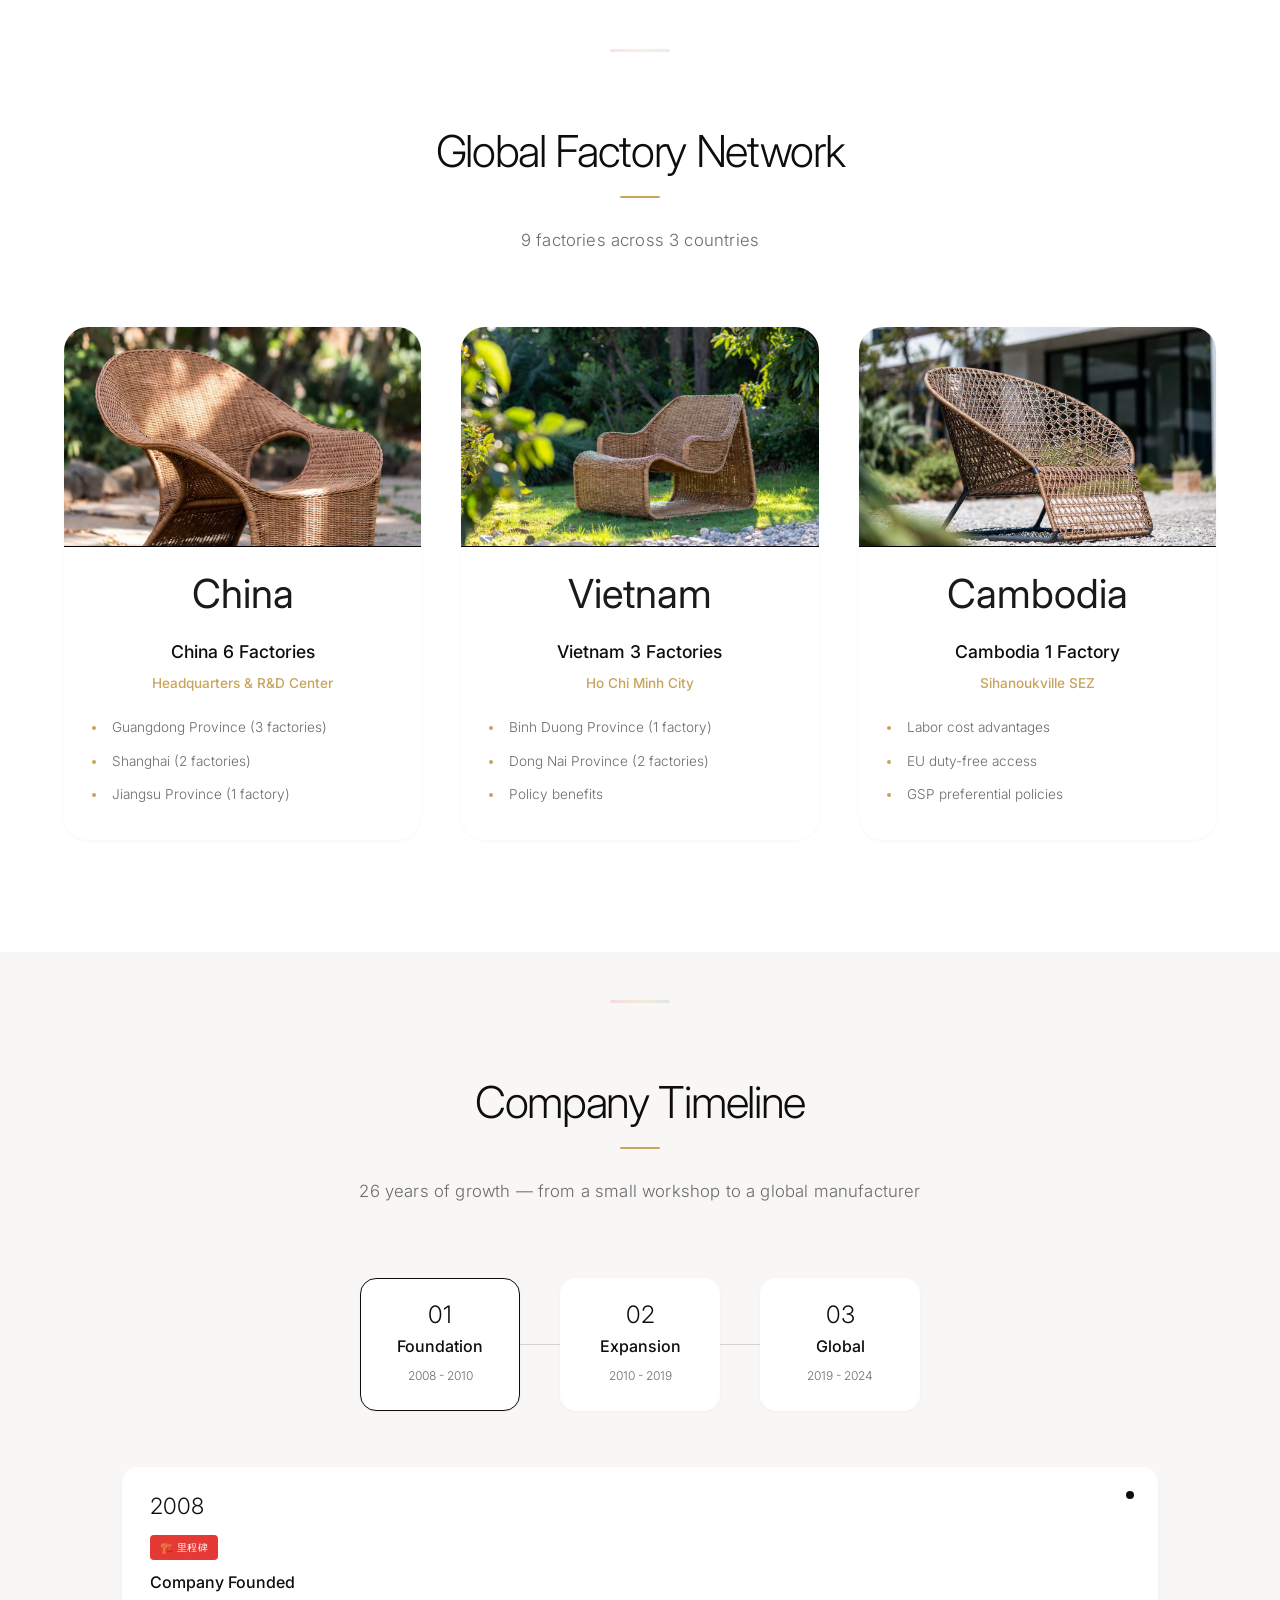
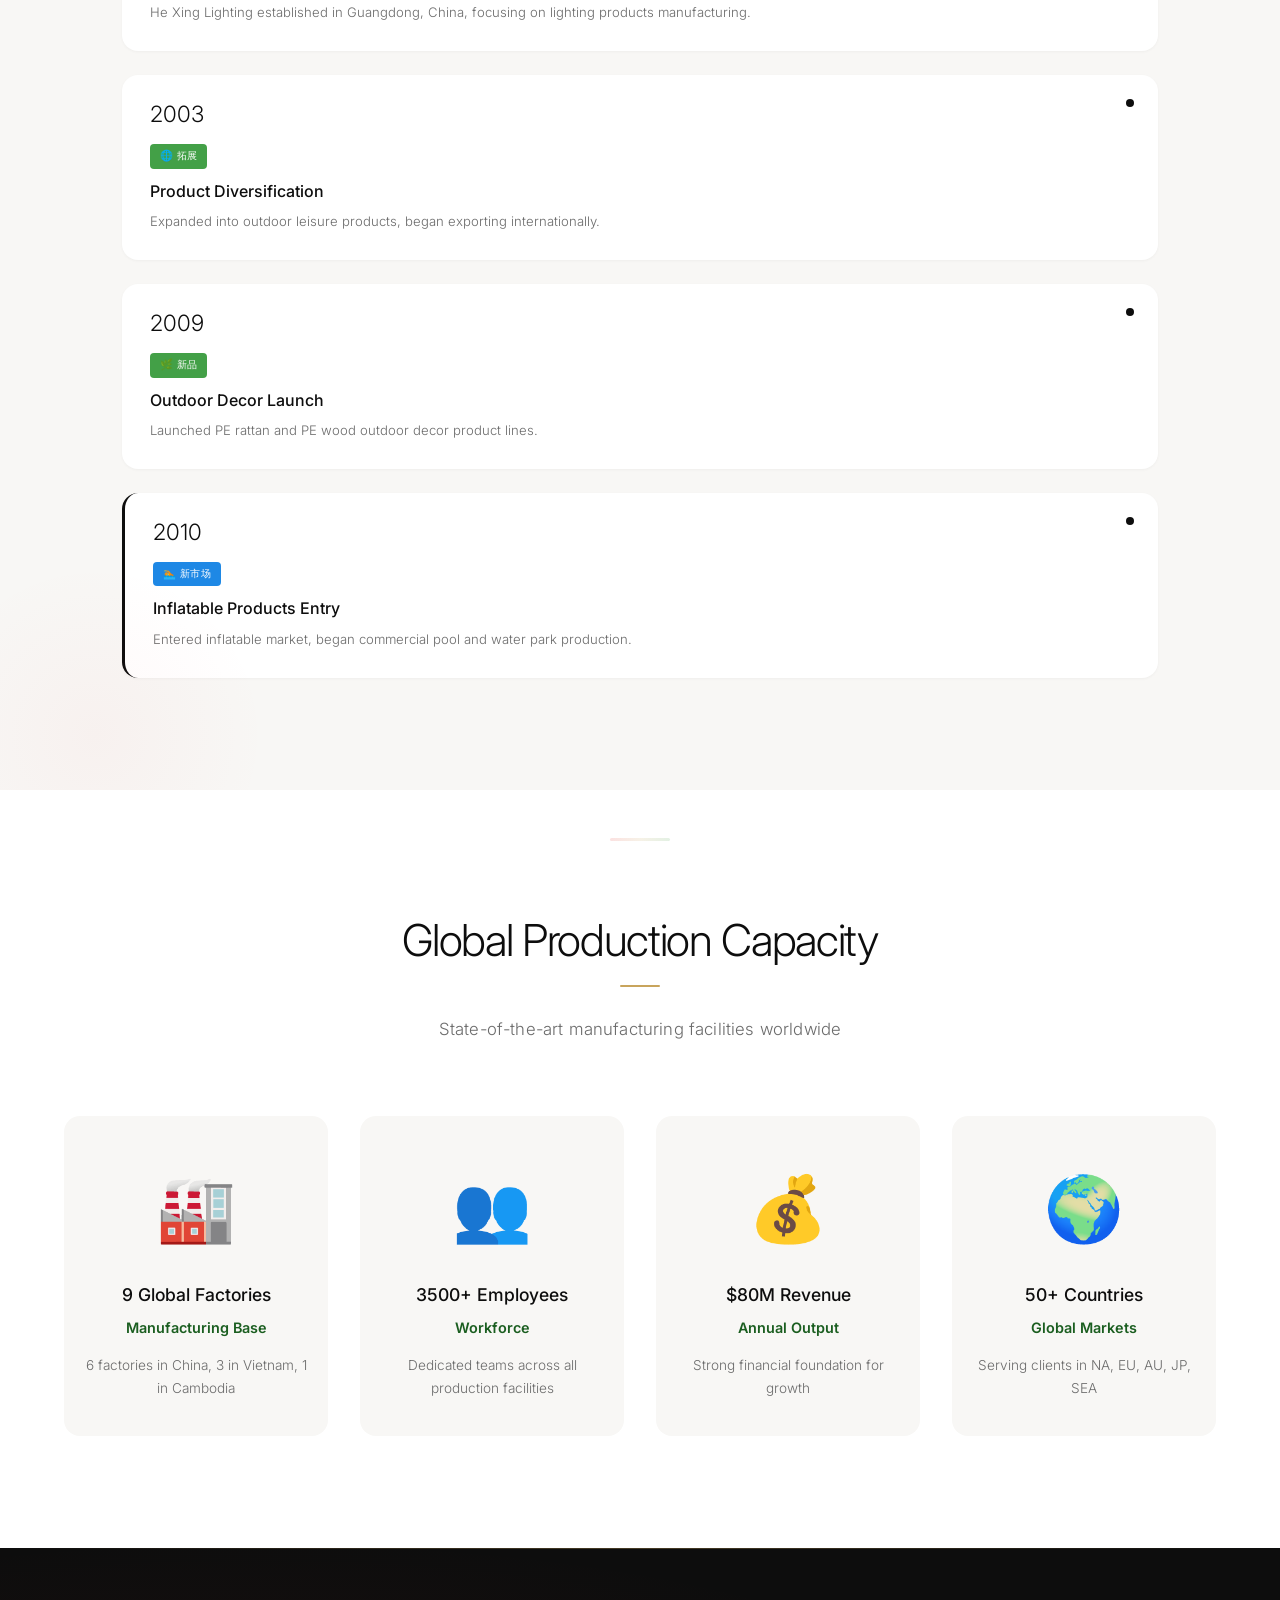
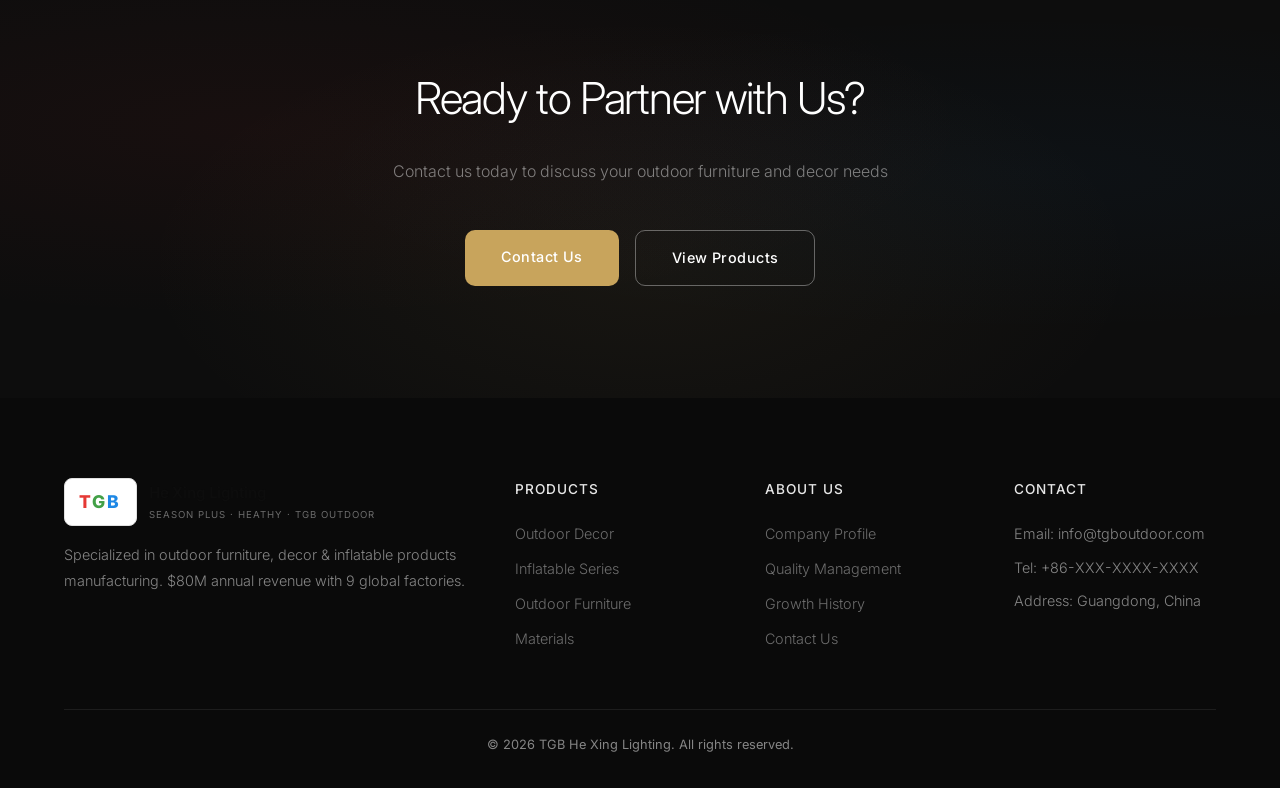
==== commit aad46ce3: "fix: 修复 about.html/contact.html 排版 + 同步全站数据 2008/3500/17年 - about.html: 修复 timeline 阶段切换（CSS + JS），修" ====
--- a/about.html
+++ b/about.html
@@ -45,7 +45,7 @@
       <p data-en="Leading manufacturer of outdoor leisure products in China" data-cn="中国领先的户外休闲产品制造商">Leading manufacturer of outdoor leisure products in China</p>
     </div>
     <div class="about-intro">
-      <p data-en="He Xing Lighting (TGB) was founded in 1998 in Guangdong, China. With 15+ years of development, we have grown into a comprehensive outdoor leisure products manufacturer with 9 global factories, 3000+ employees, and $80 million annual revenue." data-cn="合兴灯饰（TGB）1998年创立于中国广东。经过15年的发展，我们已成长为拥有9家全球工厂、3000余名员工、年营收8000万美元的综合性户外休闲产品制造商。">He Xing Lighting (TGB) was founded in 1998 in Guangdong, China. With 15+ years of development, we have grown into a comprehensive outdoor leisure products manufacturer with 9 global factories, 3000+ employees, and $80 million annual revenue.</p>
+      <p data-en="He Xing Lighting (TGB) was founded in 2008 in Guangdong, China. With 17+ years of development, we have grown into a comprehensive outdoor leisure products manufacturer with 9 global factories, 3500+ employees, and $80 million annual revenue." data-cn="合兴灯饰（TGB）2008年创立于中国广东。经过17年的发展，我们已成长为拥有9家全球工厂、3500余名员工、年营收8000万美元的综合性户外休闲产品制造商。">He Xing Lighting (TGB) was founded in 2008 in Guangdong, China. With 17+ years of development, we have grown into a comprehensive outdoor leisure products manufacturer with 9 global factories, 3500+ employees, and $80 million annual revenue.</p>
       <p data-en="Our product lines include outdoor decor (PE rattan, PE wood, Textilene), inflatable products (commercial pools, water parks, toys), and outdoor furniture (lounge chairs, dining sets, sofas). We serve clients in North America, Europe, Australia, Japan, and Southeast Asia." data-cn="我们的产品涵盖户外装饰品（PE藤编、PE木制、特斯林）、充气产品（商用泳池、水上乐园、玩具）以及户外家具（躺椅、餐桌椅、沙发）。我们服务北美、欧洲、澳大利亚、日本和东南亚的客户。">Our product lines include outdoor decor (PE rattan, PE wood, Textilene), inflatable products (commercial pools, water parks, toys), and outdoor furniture (lounge chairs, dining sets, sofas). We serve clients in North America, Europe, Australia, Japan, and Southeast Asia.</p>
     </div>
     <div class="about-showcase">
@@ -147,7 +147,7 @@
       <div class="tl-phase active" data-phase="1">
         <span class="phase-num">01</span>
         <span class="phase-label" data-en="Foundation" data-cn="奠基期">Foundation</span>
-        <span class="phase-years">1998 - 2010</span>
+        <span class="phase-years">2008 - 2010</span>
       </div>
       <div class="tl-phase-line"></div>
       <div class="tl-phase" data-phase="2">
@@ -169,7 +169,7 @@
       <!-- 阶段1卡片 -->
       <div class="tl-phase-group" data-phase="1">
         <div class="tl-card-v">
-          <div class="tlcv-year">1998</div>
+          <div class="tlcv-year">2008</div>
           <div class="tlcv-dot"></div>
           <div class="tlcv-content">
             <span class="tlcv-tag" style="background:#E53935;color:#fff;">🏗️ 里程碑</span>
@@ -245,10 +245,10 @@
           <div class="tlcv-content tlcv-content-gold">
             <span class="tlcv-tag" style="background:linear-gradient(135deg,#F9A825,#FF8F00);color:#333;">🌍 现今</span>
             <h4 data-en="Global Leader" data-cn="全球扩张深化">Global Leader</h4>
-            <p data-en="9 factories · 3000+ employees · $80M revenue" data-cn="全球9家工厂 · 3000余名员工 · 年营收8000万美元">9 factories · 3000+ employees · $80M revenue</p>
+            <p data-en="9 factories · 3500+ employees · $80M revenue" data-cn="全球9家工厂 · 3500余名员工 · 年营收8000万美元">9 factories · 3500+ employees · $80M revenue</p>
             <div class="tlcv-stats">
               <div><strong>9</strong><span>Factories</span></div>
-              <div><strong>3000+</strong><span>Employees</span></div>
+              <div><strong>3500+</strong><span>Employees</span></div>
               <div><strong>$80M</strong><span>Revenue</span></div>
             </div>
           </div>
@@ -270,12 +270,12 @@
         <div class="team-title" data-en="Manufacturing Base" data-cn="制造基地">Manufacturing Base</div>
         <p data-en="6 factories in China, 3 in Vietnam, 1 in Cambodia" data-cn="中国6家，越南3家，柬埔寨1家">6 factories in China, 3 in Vietnam, 1 in Cambodia</p>
       </div>
-      <div class="team-card">
-        <div class="team-avatar">👥</div>
-        <h3 data-en="3000+ Employees" data-cn="3000+员工">3000+ Employees</h3>
-        <div class="team-title" data-en="Workforce" data-cn="劳动力">Workforce</div>
-        <p data-en="Dedicated teams across all production facilities" data-cn="分布于所有生产设施的专业团队">Dedicated teams across all production facilities</p>
-      </div>
+        <div class="team-card">
+          <div class="team-avatar">👥</div>
+          <h3 data-en="3500+ Employees" data-cn="3500+员工">3500+ Employees</h3>
+          <div class="team-title" data-en="Workforce" data-cn="劳动力">Workforce</div>
+          <p data-en="Dedicated teams across all production facilities" data-cn="分布于所有生产设施的专业团队">Dedicated teams across all production facilities</p>
+        </div>
       <div class="team-card">
         <div class="team-avatar">💰</div>
         <h3 data-en="$80M Revenue" data-cn="8000万美元营收">$80M Revenue</h3>
@@ -377,6 +377,27 @@
       document.getElementById('navLinks').classList.remove('active');
     }
 
+    /* Timeline: switch phase on click */
+    (function() {
+      const phases = document.querySelectorAll('.tl-phase');
+      const groups = document.querySelectorAll('.tl-phase-group');
+      function switchPhase(phaseNum) {
+        groups.forEach(g => g.classList.remove('active'));
+        const target = document.querySelector('.tl-phase-group[data-phase="' + phaseNum + '"]');
+        if (target) target.classList.add('active');
+        phases.forEach(p => p.classList.remove('active'));
+        const activePhase = document.querySelector('.tl-phase[data-phase="' + phaseNum + '"]');
+        if (activePhase) activePhase.classList.add('active');
+      }
+      phases.forEach(ph => {
+        ph.addEventListener('click', function() {
+          switchPhase(this.getAttribute('data-phase'));
+        });
+      });
+      /* activate phase 1 by default */
+      switchPhase('1');
+    })();
+
     (function() {
       const saved = localStorage.getItem('tgb-lang');
       if (saved && saved === 'cn') {
--- a/style.css
+++ b/style.css
@@ -1,10 +1,12 @@
 /* ===== Reset & Base ===== */
 * { margin: 0; padding: 0; box-sizing: border-box; }
 html { scroll-behavior: smooth; }
+::selection { background: rgba(200,164,92,0.2); color: var(--dark); }
 body {
   font-family: 'Inter', 'Segoe UI', 'PingFang SC', 'Microsoft YaHei', sans-serif;
-  color: #1a1a1a; background: #fff; line-height: 1.7;
+  color: #1a1a1a; background: #fff; line-height: 1.75;
   font-weight: 400; -webkit-font-smoothing: antialiased;
+  -moz-osx-font-smoothing: grayscale;
 }
 a { text-decoration: none; color: inherit; }
 ul { list-style: none; }
@@ -17,22 +19,35 @@
   --green-bg: #E8F5E9;
   --gold: #C8A45C;
   --gold-light: #D4B877;
+  --gold-subtle: rgba(200,164,92,0.08);
   --dark: #0d0d0d;
+  --dark-soft: #1a1a1a;
   --gray: #6b6b6b;
+  --gray-light: #999;
   --light-gray: #fafafa;
+  --warm-gray: #f8f7f5;
   --border: #f0f0f0;
+  --border-soft: #e8e6e3;
   --shadow-sm: 0 1px 3px rgba(0,0,0,0.04);
-  --shadow-md: 0 4px 20px rgba(0,0,0,0.06);
-  --shadow-lg: 0 12px 48px rgba(0,0,0,0.08);
+  --shadow-md: 0 4px 24px rgba(0,0,0,0.07);
+  --shadow-lg: 0 16px 56px rgba(0,0,0,0.10);
+  --shadow-xl: 0 24px 80px rgba(0,0,0,0.12);
+  --radius-sm: 10px;
+  --radius-md: 16px;
+  --radius-lg: 24px;
+  --radius-xl: 32px;
+  --transition-smooth: all 0.4s cubic-bezier(0.25, 0.46, 0.45, 0.94);
 }
 
 /* ===== Navbar ===== */
 .navbar {
   display: flex; align-items: center; justify-content: space-between;
-  padding: 1rem 4rem; background: rgba(255,255,255,0.95);
-  backdrop-filter: blur(20px); -webkit-backdrop-filter: blur(20px);
-  border-bottom: 1px solid var(--border); position: sticky; top: 0; z-index: 100;
-}
+  padding: 0.875rem 4rem; background: rgba(255,255,255,0.92);
+  backdrop-filter: blur(24px); -webkit-backdrop-filter: blur(24px);
+  border-bottom: 1px solid rgba(0,0,0,0.04); position: sticky; top: 0; z-index: 100;
+  transition: box-shadow 0.3s;
+}
+.navbar:hover { box-shadow: 0 1px 12px rgba(0,0,0,0.04); }
 .nav-logo { display: flex; align-items: center; gap: 0.75rem; }
 .logo-badge {
   font-size: 1.1rem; font-weight: 800; letter-spacing: 2px;
@@ -46,11 +61,12 @@
 .logo-sub { font-size: 0.6rem; color: var(--gray); letter-spacing: 1px; text-transform: uppercase; }
 .nav-links { display: flex; gap: 0.25rem; }
 .nav-links a {
-  padding: 0.5rem 1.1rem; border-radius: 8px; font-size: 0.85rem; font-weight: 500;
-  color: var(--gray); transition: all 0.2s; letter-spacing: 0.01em;
+  padding: 0.45rem 1rem; border-radius: 8px; font-size: 0.85rem; font-weight: 500;
+  color: var(--gray); transition: var(--transition-smooth); letter-spacing: 0.02em;
+  position: relative;
 }
 .nav-links a:hover { background: transparent; color: var(--dark); }
-.nav-links a.active { background: var(--dark); color: #fff; }
+.nav-links a.active { background: var(--dark); color: #fff; border-radius: 8px; }
 .nav-lang { display: flex; gap: 0.25rem; }
 .lang-btn { padding: 0.3rem 0.75rem; border-radius: 6px; font-size: 0.75rem; cursor: pointer; color: var(--gray); font-weight: 500; transition: all 0.2s; }
 .lang-btn.active { background: var(--dark); color: #fff; }
@@ -60,27 +76,27 @@
 .nav-close { display: none; }
 
 /* ===== Hero Slider ===== */
-.hero-slider { position: relative; height: 85vh; min-height: 600px; overflow: hidden; }
+.hero-slider { position: relative; height: 92vh; min-height: 640px; overflow: hidden; }
 .slider-container { height: 100%; position: relative; }
 .slide {
   position: absolute; top: 0; left: 0; width: 100%; height: 100%;
   background-size: cover; background-position: center;
-  opacity: 0; transition: opacity 1.2s ease;
+  opacity: 0; transition: opacity 1.4s cubic-bezier(0.4, 0, 0.2, 1);
 }
 .slide.active { opacity: 1; }
 .slide-overlay {
   position: absolute; inset: 0;
-  background: linear-gradient(180deg, rgba(0,0,0,0.3) 0%, rgba(0,0,0,0.65) 100%);
+  background: linear-gradient(160deg, rgba(0,0,0,0.25) 0%, rgba(0,0,0,0.55) 50%, rgba(0,0,0,0.75) 100%);
 }
 .slide-content {
   position: relative; z-index: 1; height: 100%;
   display: flex; flex-direction: column; justify-content: flex-end; align-items: flex-start;
-  text-align: left; padding: 4rem 6rem 5rem;
-  max-width: 900px;
-}
-.slide-content h1 { font-size: 3.5rem; color: #fff; margin-bottom: 1.25rem; font-weight: 300; letter-spacing: -0.02em; line-height: 1.15; }
+  text-align: left; padding: 4rem 8rem 6rem;
+  max-width: 960px;
+}
+.slide-content h1 { font-size: 3.8rem; color: #fff; margin-bottom: 1.5rem; font-weight: 300; letter-spacing: -0.03em; line-height: 1.1; }
 .slide-content h1 strong { font-weight: 700; }
-.slide-content p { font-size: 1.05rem; color: rgba(255,255,255,0.75); margin-bottom: 2.5rem; max-width: 520px; line-height: 1.7; font-weight: 300; }
+.slide-content p { font-size: 1.05rem; color: rgba(255,255,255,0.7); margin-bottom: 2.75rem; max-width: 520px; line-height: 1.8; font-weight: 300; letter-spacing: 0.01em; }
 .hero-btns { display: flex; gap: 1rem; }
 .slider-controls {
   position: absolute; bottom: 2.5rem; right: 4rem;
@@ -104,41 +120,69 @@
 
 /* ===== Buttons ===== */
 .btn-primary {
-  background: var(--dark); color: #fff; padding: 0.85rem 2rem;
-  border-radius: 8px; font-weight: 500; display: inline-block; transition: all 0.3s; border: none;
+  background: var(--dark); color: #fff; padding: 0.9rem 2.25rem;
+  border-radius: var(--radius-sm); font-weight: 500; display: inline-block; transition: var(--transition-smooth); border: none;
+  font-size: 0.9rem; letter-spacing: 0.03em;
+}
+.btn-primary:hover { background: #222; transform: translateY(-2px); box-shadow: 0 8px 24px rgba(0,0,0,0.15); }
+.btn-secondary {
+  background: transparent; color: #fff; padding: 0.9rem 2.25rem;
+  border-radius: var(--radius-sm); font-weight: 500; display: inline-block; transition: var(--transition-smooth); border: 1px solid rgba(255,255,255,0.35);
+  font-size: 0.9rem; letter-spacing: 0.03em;
+}
+.btn-secondary:hover { background: rgba(255,255,255,0.1); border-color: #fff; transform: translateY(-2px); }
+.btn-outline {
+  border: 1.5px solid var(--dark); color: var(--dark); padding: 0.75rem 1.75rem;
+  border-radius: var(--radius-sm); font-weight: 500; display: inline-block; transition: var(--transition-smooth);
   font-size: 0.9rem; letter-spacing: 0.02em;
 }
-.btn-primary:hover { background: #333; transform: translateY(-1px); box-shadow: var(--shadow-md); }
-.btn-secondary {
-  background: transparent; color: #fff; padding: 0.85rem 2rem;
-  border-radius: 8px; font-weight: 500; display: inline-block; transition: all 0.3s; border: 1px solid rgba(255,255,255,0.4);
-  font-size: 0.9rem;
-}
-.btn-secondary:hover { background: rgba(255,255,255,0.1); border-color: #fff; }
-.btn-outline {
-  border: 1.5px solid var(--dark); color: var(--dark); padding: 0.7rem 1.75rem;
-  border-radius: 8px; font-weight: 500; display: inline-block; transition: all 0.3s;
-  font-size: 0.9rem;
-}
-.btn-outline:hover { background: var(--dark); color: #fff; }
-.btn-primary-light { background: var(--gold); color: #fff; padding: 0.85rem 2rem; border-radius: 8px; font-weight: 500; display: inline-block; transition: all 0.3s; border: none; font-size: 0.9rem; }
-.btn-primary-light:hover { background: var(--gold-light); transform: translateY(-1px); }
-.btn-secondary-light { background: transparent; color: #fff; padding: 0.85rem 2rem; border-radius: 8px; font-weight: 500; display: inline-block; border: 1px solid rgba(255,255,255,0.4); transition: all 0.3s; font-size: 0.9rem; }
-.btn-secondary-light:hover { background: rgba(255,255,255,0.1); border-color: #fff; }
+.btn-outline:hover { background: var(--dark); color: #fff; transform: translateY(-2px); }
+.btn-primary-light { background: var(--gold); color: #fff; padding: 0.9rem 2.25rem; border-radius: var(--radius-sm); font-weight: 500; display: inline-block; transition: var(--transition-smooth); border: none; font-size: 0.9rem; letter-spacing: 0.03em; }
+.btn-primary-light:hover { background: var(--gold-light); transform: translateY(-2px); box-shadow: 0 8px 24px rgba(200,164,92,0.25); }
+.btn-secondary-light { background: transparent; color: #fff; padding: 0.9rem 2.25rem; border-radius: var(--radius-sm); font-weight: 500; display: inline-block; border: 1px solid rgba(255,255,255,0.35); transition: var(--transition-smooth); font-size: 0.9rem; letter-spacing: 0.03em; }
+.btn-secondary-light:hover { background: rgba(255,255,255,0.1); border-color: #fff; transform: translateY(-2px); }
 .btn-full { width: 100%; border: none; cursor: pointer; font-size: 1rem; }
 
 /* ===== Stats Bar ===== */
 .stats-bar {
-  display: flex; justify-content: center; gap: 5rem; padding: 4rem 3rem;
+  display: flex; justify-content: center; gap: 6rem; padding: 5rem 3rem;
   background: var(--dark); color: #fff;
-}
-.stat { text-align: center; position: relative; }
+  position: relative;
+  overflow: hidden;
+}
+.stats-bar::before {
+  content: '';
+  position: absolute; top: 0; left: 0; right: 0; height: 1px;
+  background: linear-gradient(90deg, transparent, rgba(200,164,92,0.4), transparent);
+}
+.stats-bar::after {
+  content: '';
+  position: absolute; inset: 0;
+  background:
+    radial-gradient(circle at 15% 50%, rgba(200,164,92,0.06) 0%, transparent 50%),
+    radial-gradient(circle at 85% 50%, rgba(30,136,229,0.04) 0%, transparent 50%),
+    radial-gradient(circle at 50% 80%, rgba(229,57,53,0.03) 0%, transparent 40%);
+  pointer-events: none;
+}
+.stat { text-align: center; position: relative; z-index: 1; }
+.stat-icon {
+  display: block; font-size: 1.5rem; margin-bottom: 0.75rem;
+  opacity: 0.25; transition: opacity 0.3s;
+}
+.stat:hover .stat-icon { opacity: 0.6; }
 .stat-num {
-  display: block; font-size: 3rem; font-weight: 300; color: #fff;
-  transition: transform 0.3s; letter-spacing: -0.02em;
-}
-.stat-num.counting { transform: scale(1.05); }
-.stat-label { font-size: 0.8rem; color: rgba(255,255,255,0.5); margin-top: 0.5rem; display: block; letter-spacing: 1px; text-transform: uppercase; }
+  display: block; font-size: 3.5rem; font-weight: 300; color: #fff;
+  transition: transform 0.3s, color 0.3s; letter-spacing: -0.03em;
+}
+.stat:nth-child(1) .stat-num:hover { color: #e53935; text-shadow: 0 0 30px rgba(229,57,53,0.3); }
+.stat:nth-child(3) .stat-num:hover { color: #43a047; text-shadow: 0 0 30px rgba(67,160,71,0.3); }
+.stat:nth-child(5) .stat-num:hover { color: #1e88e5; text-shadow: 0 0 30px rgba(30,136,229,0.3); }
+.stat:nth-child(7) .stat-num:hover { color: #C8A45C; text-shadow: 0 0 30px rgba(200,164,92,0.3); }
+.stat-label { font-size: 0.75rem; color: rgba(255,255,255,0.4); margin-top: 0.75rem; display: block; letter-spacing: 2px; text-transform: uppercase; }
+.stat-divider {
+  width: 1px; height: 50px; background: rgba(255,255,255,0.08);
+  align-self: center; position: relative; z-index: 1;
+}
 .stat::after {
   content: '';
   position: absolute; bottom: -4px; left: 50%; transform: translateX(-50%);
@@ -149,35 +193,152 @@
 .stat:hover .stat-num { color: var(--gold); }
 
 /* ===== Section ===== */
-.section { padding: 6rem 4rem; max-width: 1400px; margin: 0 auto; }
-.section-header { text-align: center; margin-bottom: 4rem; }
-.section-header h2 { font-size: 2.5rem; color: var(--dark); margin-bottom: 0.75rem; font-weight: 300; letter-spacing: -0.02em; }
-.section-header p { color: var(--gray); font-size: 1.05rem; font-weight: 300; }
+.section { padding: 7rem 4rem; max-width: 1400px; margin: 0 auto; position: relative; }
+.section::before {
+  content: '';
+  position: absolute; top: 3rem; left: 50%; transform: translateX(-50%);
+  width: 60px; height: 3px;
+  background: linear-gradient(90deg, #e53935, #C8A45C, #43a047);
+  border-radius: 2px;
+  opacity: 0.15;
+}
+.section-header { text-align: center; margin-bottom: 4.5rem; }
+.section-header h2 {
+  font-size: 2.75rem; color: var(--dark); margin-bottom: 1rem; font-weight: 300; letter-spacing: -0.03em;
+  position: relative; display: inline-block;
+}
+.section-header h2::after {
+  content: '';
+  position: absolute; bottom: -8px; left: 50%; transform: translateX(-50%);
+  width: 40px; height: 2px; background: var(--gold); border-radius: 1px;
+}
+.section-header p { color: var(--gray); font-size: 1.05rem; font-weight: 300; margin-top: 1.25rem; letter-spacing: 0.01em; }
+
+/* ===== Section Tag ===== */
+.section-tag {
+  display: inline-block; padding: 0.35rem 1rem; border-radius: 20px;
+  background: var(--gold-subtle); color: var(--gold); font-size: 0.7rem;
+  font-weight: 600; letter-spacing: 2px; text-transform: uppercase;
+  margin-bottom: 1rem;
+}
+
+/* ===== Brand Trust Bar ===== */
+.brand-trust-bar {
+  background: #fff; padding: 3rem 4rem;
+  border-bottom: 1px solid var(--border);
+}
+.brand-trust-inner {
+  max-width: 1200px; margin: 0 auto;
+  text-align: center;
+}
+.brand-trust-label {
+  font-size: 0.7rem; color: var(--gray); letter-spacing: 2.5px; text-transform: uppercase;
+  margin-bottom: 2rem; font-weight: 500;
+}
+.brand-trust-grid {
+  display: flex; justify-content: center; align-items: center; gap: 3.5rem;
+  flex-wrap: wrap;
+}
+.brand-trust-item {
+  display: flex; flex-direction: column; align-items: center; gap: 0.6rem;
+  opacity: 0.45; transition: all 0.4s ease; cursor: default;
+  padding: 0.5rem 1rem;
+}
+.brand-trust-item:hover { opacity: 1; transform: translateY(-3px); }
+.bt-icon {
+  width: 48px; height: 48px; border-radius: 12px;
+  display: flex; align-items: center; justify-content: center;
+  font-size: 1.5rem; transition: all 0.3s;
+}
+.bt-icon-red { background: rgba(229,57,53,0.06); }
+.bt-icon-green { background: rgba(67,160,71,0.06); }
+.bt-icon-blue { background: rgba(30,136,229,0.06); }
+.bt-icon-gold { background: rgba(200,164,92,0.06); }
+.bt-name { font-size: 0.72rem; color: var(--dark); font-weight: 500; }
+
+/* ===== Section Decorative Divider ===== */
+.section-divider {
+  max-width: 1200px; margin: 0 auto; padding: 0 4rem;
+  position: relative; z-index: 1;
+}
+.sd-line {
+  height: 1px;
+  background:
+    linear-gradient(90deg,
+      transparent 0%,
+      rgba(229,57,53,0.15) 15%,
+      rgba(200,164,92,0.25) 35%,
+      rgba(67,160,71,0.25) 50%,
+      rgba(30,136,229,0.25) 65%,
+      rgba(142,36,170,0.15) 85%,
+      transparent 100%
+    );
+  position: relative;
+}
+.sd-dot {
+  position: absolute; top: -5px;
+  width: 9px; height: 9px; border-radius: 50%;
+}
+.sd-dot-1 { left: 20%; background: #e53935; box-shadow: 0 0 10px rgba(229,57,53,0.3); }
+.sd-dot-2 { left: 40%; background: #C8A45C; box-shadow: 0 0 10px rgba(200,164,92,0.3); }
+.sd-dot-3 { left: 60%; background: #43a047; box-shadow: 0 0 10px rgba(67,160,71,0.3); }
+.sd-dot-4 { left: 80%; background: #1e88e5; box-shadow: 0 0 10px rgba(30,136,229,0.3); }
 
 /* ===== Products ===== */
-.products-grid { display: grid; grid-template-columns: repeat(3, 1fr); gap: 2rem; }
+.products-section { position: relative; overflow: hidden; background: linear-gradient(180deg, #fff 0%, #fafbf9 50%, #f8f7f5 100%); }
+.products-section::before {
+  content: '';
+  position: absolute; top: -200px; right: -150px; width: 500px; height: 500px;
+  background:
+    radial-gradient(circle, rgba(229,57,53,0.06) 0%, transparent 50%),
+    radial-gradient(circle at 40% 40%, rgba(200,164,92,0.05) 0%, transparent 55%);
+  pointer-events: none;
+}
+.products-section::after {
+  content: '';
+  position: absolute; bottom: -150px; left: -100px; width: 400px; height: 400px;
+  background: radial-gradient(circle, rgba(30,136,229,0.04) 0%, transparent 70%);
+  pointer-events: none;
+}
+.products-grid { display: grid; grid-template-columns: repeat(3, 1fr); gap: 2.5rem; position: relative; z-index: 1; }
 .product-card {
-  border: none; border-radius: 20px; overflow: hidden;
-  text-align: center; transition: all 0.4s; background: #fff; position: relative;
+  border: none; border-radius: var(--radius-lg); overflow: hidden;
+  text-align: center; transition: var(--transition-smooth); background: #fff; position: relative;
   box-shadow: var(--shadow-sm);
 }
-.product-card:hover { transform: translateY(-8px); box-shadow: var(--shadow-lg); }
+.product-card::before {
+  content: '';
+  position: absolute; top: 0; left: 0; right: 0; height: 3px;
+  opacity: 0; transition: opacity 0.4s;
+}
+.product-card:nth-child(1)::before { background: linear-gradient(90deg, #e53935, #ff6f60); }
+.product-card:nth-child(2)::before { background: linear-gradient(90deg, #C8A45C, #e8c97a); }
+.product-card:nth-child(3)::before { background: linear-gradient(90deg, #1e88e5, #64b5f6); }
+.product-card:hover::before { opacity: 1; }
+.product-card:hover { transform: translateY(-10px); box-shadow: var(--shadow-xl); }
 .product-card.featured { box-shadow: 0 0 0 1px var(--gold), var(--shadow-md); }
+.product-card.featured:hover { box-shadow: 0 0 0 1px var(--gold), var(--shadow-xl); }
 .product-badge { position: absolute; top: 16px; left: 16px; background: var(--dark); color: #fff; padding: 0.35rem 0.9rem; border-radius: 6px; font-size: 0.7rem; font-weight: 500; z-index: 2; letter-spacing: 0.5px; text-transform: uppercase; }
-.product-img { height: 240px; overflow: hidden; cursor: pointer; }
-.product-img img { width: 100%; height: 100%; object-fit: cover; transition: transform 0.6s; }
-.product-img:hover img { transform: scale(1.05); }
-.product-info { padding: 2rem 1.75rem 2.25rem; }
-.product-card h3 { font-size: 1.3rem; color: var(--dark); margin-bottom: 0.35rem; font-weight: 500; letter-spacing: -0.01em; }
-.product-card > .product-info > p { color: var(--gray); font-size: 0.9rem; margin-bottom: 1.25rem; font-weight: 300; }
-.product-card ul { text-align: left; margin-bottom: 1.75rem; }
-.product-card li { padding: 0.35rem 0; font-size: 0.9rem; color: var(--gray); padding-left: 1.25rem; position: relative; font-weight: 300; }
+.product-img { height: 280px; overflow: hidden; cursor: pointer; position: relative; }
+.product-img::after {
+  content: '';
+  position: absolute; inset: 0;
+  background: linear-gradient(180deg, transparent 60%, rgba(0,0,0,0.03) 100%);
+  pointer-events: none;
+}
+.product-img img { width: 100%; height: 100%; object-fit: cover; transition: transform 0.8s cubic-bezier(0.25, 0.46, 0.45, 0.94); }
+.product-img:hover img { transform: scale(1.06); }
+.product-info { padding: 2rem 2rem 2.5rem; }
+.product-card h3 { font-size: 1.35rem; color: var(--dark); margin-bottom: 0.4rem; font-weight: 500; letter-spacing: -0.01em; }
+.product-card > .product-info > p { color: var(--gray); font-size: 0.9rem; margin-bottom: 1.5rem; font-weight: 300; }
+.product-card ul { text-align: left; margin-bottom: 2rem; }
+.product-card li { padding: 0.4rem 0; font-size: 0.9rem; color: var(--gray); padding-left: 1.5rem; position: relative; font-weight: 300; }
 .product-card li::before { content: ''; position: absolute; left: 0; top: 50%; transform: translateY(-50%); width: 5px; height: 5px; border-radius: 50%; background: var(--gold); }
 
 /* ===== Clickable Img Text ===== */
 .clickable-img {
-  color: var(--dark); cursor: pointer; border-bottom: 1px solid var(--border);
-  transition: all 0.2s; font-weight: 400;
+  color: var(--dark); cursor: pointer; border-bottom: 1px solid var(--border-soft);
+  transition: var(--transition-smooth); font-weight: 400;
 }
 .clickable-img:hover { color: var(--gold); border-color: var(--gold); }
 
@@ -208,14 +369,21 @@
 .lightbox-close:hover { color: #fff; }
 
 /* ===== Factory Showcase ===== */
-.factory-showcase { background: var(--light-gray); padding: 6rem 4rem; }
-.factory-showcase-header { text-align: center; margin-bottom: 3.5rem; }
-.factory-showcase-header h2 { font-size: 2.5rem; color: var(--dark); font-weight: 300; margin-bottom: 0.75rem; letter-spacing: -0.02em; }
-.factory-showcase-header p { color: var(--gray); font-weight: 300; }
-.factory-images { display: grid; grid-template-columns: 1.5fr 1fr; gap: 1.5rem; max-width: 1200px; margin: 0 auto; }
-.factory-img-card { border-radius: 20px; overflow: hidden; position: relative; cursor: pointer; }
-.factory-img-card img { width: 100%; height: 100%; object-fit: cover; transition: transform 0.6s; }
-.factory-img-card:hover img { transform: scale(1.05); }
+.factory-showcase { background: var(--warm-gray); padding: 7rem 4rem; position: relative; overflow: hidden; }
+.factory-showcase::after {
+  content: '';
+  position: absolute; top: -100px; right: -100px; width: 400px; height: 400px;
+  background: radial-gradient(circle, rgba(200,164,92,0.04) 0%, transparent 70%);
+  pointer-events: none;
+}
+.factory-showcase-header { text-align: center; margin-bottom: 4rem; position: relative; z-index: 1; }
+.factory-showcase-header h2 { font-size: 2.75rem; color: var(--dark); font-weight: 300; margin-bottom: 1rem; letter-spacing: -0.03em; position: relative; display: inline-block; }
+.factory-showcase-header h2::after { content: ''; position: absolute; bottom: -8px; left: 50%; transform: translateX(-50%); width: 40px; height: 2px; background: var(--gold); border-radius: 1px; }
+.factory-showcase-header p { color: var(--gray); font-weight: 300; margin-top: 1.25rem; }
+.factory-images { display: grid; grid-template-columns: 1.5fr 1fr; gap: 2rem; max-width: 1200px; margin: 0 auto; }
+.factory-img-card { border-radius: var(--radius-lg); overflow: hidden; position: relative; cursor: pointer; }
+.factory-img-card img { width: 100%; height: 100%; object-fit: cover; transition: transform 0.8s cubic-bezier(0.25, 0.46, 0.45, 0.94); }
+.factory-img-card:hover img { transform: scale(1.06); }
 .factory-img-label {
   position: absolute; bottom: 0; left: 0; right: 0;
   background: linear-gradient(transparent, rgba(0,0,0,0.85));
@@ -225,41 +393,144 @@
 .factory-img-label .fi-flag { font-size: 2rem; }
 .factory-img-label strong { font-size: 1rem; cursor: pointer; font-weight: 500; }
 .factory-img-label p { font-size: 0.8rem; color: rgba(255,255,255,0.6); font-weight: 300; }
-.factory-img-card.large { height: 420px; }
-.factory-img-stack { display: flex; flex-direction: column; gap: 1.5rem; }
-.factory-img-stack .factory-img-card { height: calc(210px - 0.75rem); }
+.factory-img-card.large { height: 460px; }
+.factory-img-stack { display: flex; flex-direction: column; gap: 2rem; }
+.factory-img-stack .factory-img-card { height: calc(230px - 1rem); }
 
 /* ===== Timeline ===== */
-.timeline-mini { display: flex; justify-content: space-between; position: relative; overflow-x: auto; gap: 0.5rem; padding: 1rem 0; }
-.timeline-mini::before { content: ''; position: absolute; top: 50%; left: 0; right: 0; height: 1px; background: rgba(0,0,0,0.1); z-index: 0; }
+.timeline-section { background: var(--warm-gray); padding: 7rem 4rem; position: relative; overflow: hidden; }
+.timeline-section::after {
+  content: '';
+  position: absolute; bottom: -120px; left: -80px; width: 350px; height: 350px;
+  background: radial-gradient(circle, rgba(229,57,53,0.03) 0%, transparent 70%);
+  pointer-events: none;
+}
+
+/* ===== TV Summary Bar ===== */
+.tv-summary {
+  display: flex; justify-content: center; align-items: center;
+  max-width: 680px; margin: 0 auto 4.5rem;
+  background: #fff; border-radius: var(--radius-lg); box-shadow: var(--shadow-md);
+  padding: 1.75rem 2.5rem; position: relative; z-index: 1;
+}
+.tv-summary-item { text-align: center; flex: 1; }
+.tv-summary-item strong { display: block; font-size: 2.2rem; font-weight: 300; color: var(--dark); letter-spacing: -0.03em; line-height: 1; }
+.tv-summary-item strong small { font-size: 1rem; font-weight: 400; }
+.tv-summary-item span { font-size: 0.72rem; color: var(--gray); letter-spacing: 1.5px; text-transform: uppercase; margin-top: 0.4rem; display: block; font-weight: 400; }
+.tv-summary-divider { width: 1px; height: 40px; background: var(--border-soft); flex-shrink: 0; margin: 0 0.5rem; }
+
+/* ===== Timeline Vertical ===== */
+.timeline-vertical {
+  position: relative; max-width: 900px; margin: 0 auto;
+}
+.timeline-vertical::before {
+  content: '';
+  position: absolute; top: 0; bottom: 60px; left: 50%; transform: translateX(-50%);
+  width: 2px;
+  background: linear-gradient(180deg, #E53935 0%, #FB761B 14%, #43A047 28%, #1E88E5 42%, #8E24AA 56%, #00ACC1 70%, #C8A45C 85%, transparent 100%);
+  z-index: 0;
+}
+
+/* ===== TV Node ===== */
+.tv-node {
+  display: flex; align-items: flex-start; gap: 2.5rem;
+  margin-bottom: 3rem; position: relative; z-index: 1;
+}
+.tv-node.tv-left { flex-direction: row; justify-content: flex-start; padding-right: calc(50% + 2rem); }
+.tv-node.tv-right { flex-direction: row-reverse; justify-content: flex-start; padding-left: calc(50% + 2rem); }
+
+.tv-year-badge {
+  position: absolute; left: 50%; transform: translateX(-50%);
+  color: #fff; font-size: 0.8rem; font-weight: 700; letter-spacing: 1px;
+  padding: 0.35rem 0.9rem; border-radius: 20px;
+  white-space: nowrap; top: 1.25rem; z-index: 2;
+  box-shadow: 0 2px 8px rgba(0,0,0,0.15);
+}
+.tv-year-gold { background: var(--gold) !important; box-shadow: 0 2px 12px rgba(200,164,92,0.35) !important; }
+
+/* ===== TV Card ===== */
+.tv-card {
+  background: #fff; border-radius: var(--radius-md); padding: 1.75rem;
+  box-shadow: var(--shadow-sm); transition: var(--transition-smooth);
+  display: flex; gap: 1.25rem; align-items: flex-start;
+  border: 1.5px solid transparent; width: 100%;
+}
+.tv-card:hover { box-shadow: var(--shadow-lg); transform: translateY(-4px); border-color: rgba(0,0,0,0.04); }
+.tv-card-gold { background: linear-gradient(135deg, #fffdf7 0%, #fef9e7 100%); border-color: rgba(200,164,92,0.2); }
+.tv-card-gold:hover { border-color: var(--gold); }
+.tv-card-icon {
+  width: 56px; height: 56px; border-radius: var(--radius-sm);
+  display: flex; align-items: center; justify-content: center; flex-shrink: 0;
+}
+.tv-card-body { flex: 1; }
+.tv-location { font-size: 0.72rem; color: var(--gray-light); letter-spacing: 0.5px; margin-bottom: 0.4rem; display: flex; align-items: center; gap: 0.3rem; }
+.tv-card-body h3 { font-size: 1.05rem; color: var(--dark); margin-bottom: 0.5rem; font-weight: 500; }
+.tv-card-body p { font-size: 0.84rem; color: var(--gray); line-height: 1.75; font-weight: 300; }
+.tv-card-stats {
+  display: flex; gap: 1.25rem; margin-top: 1rem; padding-top: 1rem;
+  border-top: 1px solid var(--border);
+}
+.tv-card-stats > div { text-align: center; }
+.tv-card-stats strong { display: block; font-size: 1.1rem; font-weight: 500; color: var(--dark); line-height: 1; }
+.tv-card-stats strong small { font-size: 0.75rem; font-weight: 400; }
+.tv-card-stats span { font-size: 0.68rem; color: var(--gray); text-transform: uppercase; letter-spacing: 0.5px; font-weight: 400; }
+
+/* ===== TV Future ===== */
+.tv-future {
+  display: flex; flex-direction: column; align-items: center; gap: 0.6rem;
+  padding-top: 1rem; position: relative; z-index: 1;
+}
+.tv-future-dot { display: flex; align-items: center; justify-content: center; }
+.tv-future span { font-size: 0.78rem; color: var(--gray-light); letter-spacing: 2px; text-transform: uppercase; font-weight: 300; font-style: italic; }
+
+/* 舊版 timeline-mini (保留相容) */
+.timeline-mini { display: flex; justify-content: space-between; position: relative; overflow-x: auto; gap: 0.5rem; padding: 1.5rem 0; }
+.timeline-mini::before { content: ''; position: absolute; top: 50%; left: 5%; right: 5%; height: 1px; background: linear-gradient(90deg, transparent, rgba(0,0,0,0.1), transparent); z-index: 0; }
 .timeline-item { text-align: center; position: relative; z-index: 1; flex-shrink: 0; min-width: 100px; }
-.timeline-item .year { display: block; background: var(--dark); color: #fff; padding: 0.4rem 1rem; border-radius: 6px; font-weight: 500; font-size: 0.8rem; margin: 0 auto 0.5rem; letter-spacing: 1px; }
-.timeline-item .event { font-size: 0.8rem; color: var(--gray); display: block; margin-top: 0.5rem; font-weight: 300; }
+.timeline-item .year { display: block; background: var(--dark); color: #fff; padding: 0.45rem 1.25rem; border-radius: 8px; font-weight: 500; font-size: 0.8rem; margin: 0 auto 0.6rem; letter-spacing: 1px; }
+.timeline-item .event { font-size: 0.8rem; color: var(--gray); display: block; margin-top: 0.6rem; font-weight: 300; }
 .tgm-last .tgm-now { display: block; background: var(--gold); color: #fff; padding: 0.4rem 1rem; border-radius: 6px; font-weight: 600; font-size: 0.8rem; margin: 0 auto 0.5rem; letter-spacing: 1px; }
 .timeline-item:has(.tgm-last) .event { color: var(--dark); font-weight: 500; }
 
 /* ===== Gallery Preview ===== */
-.gallery-preview { background: var(--light-gray); }
-.gallery-grid { display: grid; grid-template-columns: repeat(6, 1fr); gap: 0.75rem; }
-.gallery-item { position: relative; border-radius: 16px; overflow: hidden; cursor: pointer; height: 180px; }
-.gallery-item img { width: 100%; height: 100%; object-fit: cover; transition: transform 0.6s; }
+.gallery-preview { background: var(--warm-gray); position: relative; overflow: hidden; }
+.gallery-preview::before {
+  content: '';
+  position: absolute; top: 0; left: 0; right: 0; height: 1px;
+  background: linear-gradient(90deg, transparent, rgba(200,164,92,0.2), transparent);
+}
+.gallery-preview::after {
+  content: '';
+  position: absolute; bottom: -80px; right: -80px; width: 300px; height: 300px;
+  background:
+    radial-gradient(circle, rgba(142,36,170,0.04) 0%, transparent 55%),
+    radial-gradient(circle at 30% 70%, rgba(229,57,53,0.03) 0%, transparent 50%);
+  pointer-events: none;
+}
+.gallery-grid { display: grid; grid-template-columns: repeat(3, 1fr); gap: 1.25rem; position: relative; z-index: 1; }
+.gallery-item { position: relative; border-radius: var(--radius-lg); overflow: hidden; cursor: pointer; height: 220px; }
+.gallery-item.tall { grid-row: span 2; height: auto; min-height: 460px; }
+.gallery-item.wide { grid-column: span 2; }
+.gallery-item img { width: 100%; height: 100%; object-fit: cover; transition: transform 0.8s cubic-bezier(0.25, 0.46, 0.45, 0.94); }
 .gallery-item:hover img { transform: scale(1.08); }
 .gallery-overlay {
-  position: absolute; inset: 0; background: rgba(0,0,0,0.5);
-  display: flex; align-items: center; justify-content: center;
-  opacity: 0; transition: opacity 0.3s; backdrop-filter: blur(4px);
+  position: absolute; inset: 0;
+  background: linear-gradient(180deg, transparent 40%, rgba(0,0,0,0.7) 100%);
+  display: flex; align-items: flex-end; justify-content: flex-start;
+  opacity: 0; transition: opacity 0.4s;
+  padding: 1.25rem;
 }
 .gallery-item:hover .gallery-overlay { opacity: 1; }
-.gallery-overlay span { color: #fff; font-weight: 500; font-size: 0.85rem; letter-spacing: 0.5px; }
+.gallery-overlay span { color: #fff; font-weight: 500; font-size: 0.95rem; letter-spacing: 0.5px; text-shadow: 0 1px 3px rgba(0,0,0,0.3); }
 
 /* ===== Product Detail Cards ===== */
-.product-detail-cards { display: grid; grid-template-columns: repeat(3, 1fr); gap: 2rem; margin-top: 3rem; }
-.pdcard { border: none; border-radius: 20px; padding: 2rem; transition: all 0.4s; box-shadow: var(--shadow-sm); }
-.pdcard:hover { box-shadow: var(--shadow-lg); }
-.pdcard h3 { color: var(--dark); margin-bottom: 0.75rem; font-size: 1.15rem; font-weight: 500; }
-.pdcard p { color: var(--gray); font-size: 0.9rem; margin-bottom: 1rem; line-height: 1.7; font-weight: 300; }
-.pdcard ul { margin-bottom: 1rem; }
-.pdcard li { padding: 0.25rem 0; font-size: 0.9rem; color: var(--gray); padding-left: 1rem; position: relative; font-weight: 300; }
+.product-detail-cards { display: grid; grid-template-columns: repeat(3, 1fr); gap: 2.5rem; margin-top: 3rem; }
+.pdcard { border: none; border-radius: var(--radius-lg); padding: 2.25rem; transition: var(--transition-smooth); box-shadow: var(--shadow-sm); }
+.pdcard:hover { box-shadow: var(--shadow-lg); transform: translateY(-6px); }
+.pdcard h3 { color: var(--dark); margin-bottom: 0.85rem; font-size: 1.15rem; font-weight: 500; }
+.pdcard p { color: var(--gray); font-size: 0.9rem; margin-bottom: 1.25rem; line-height: 1.8; font-weight: 300; }
+.pdcard ul { margin-bottom: 1.25rem; }
+.pdcard li { padding: 0.3rem 0; font-size: 0.9rem; color: var(--gray); padding-left: 1.25rem; position: relative; font-weight: 300; }
 .pdcard li::before { content: ''; position: absolute; left: 0; top: 50%; transform: translateY(-50%); width: 4px; height: 4px; border-radius: 50%; background: var(--gold); }
 
 /* ===== Product Gallery Full ===== */
@@ -280,22 +551,69 @@
 .material-img img { width: 100%; height: 100%; object-fit: cover; object-position: center top; transition: transform 0.3s; }
 
 /* ===== Why Section ===== */
-.why-grid { display: grid; grid-template-columns: repeat(4, 1fr); gap: 2rem; }
-.why-card { text-align: center; padding: 2.5rem 1.5rem; border-radius: 16px; background: #fff; transition: all 0.4s; box-shadow: var(--shadow-sm); }
-.why-card:hover { box-shadow: var(--shadow-lg); transform: translateY(-4px); }
-.why-icon { font-size: 2.5rem; margin-bottom: 1rem; }
-.why-card h3 { font-size: 1.05rem; color: var(--dark); margin-bottom: 0.75rem; font-weight: 500; }
-.why-card p { font-size: 0.85rem; color: var(--gray); font-weight: 300; line-height: 1.7; }
+.why-section { position: relative; overflow: hidden; background: linear-gradient(180deg, #f8f7f5 0%, #fff 50%, #fafbf9 100%); }
+.why-section::before {
+  content: '';
+  position: absolute; top: 0; left: 0; right: 0; bottom: 0;
+  background:
+    radial-gradient(ellipse at 15% 25%, rgba(229,57,53,0.03) 0%, transparent 45%),
+    radial-gradient(ellipse at 85% 30%, rgba(67,160,71,0.03) 0%, transparent 45%),
+    radial-gradient(ellipse at 50% 80%, rgba(30,136,229,0.02) 0%, transparent 50%);
+  pointer-events: none;
+}
+.why-grid { display: grid; grid-template-columns: repeat(4, 1fr); gap: 2.5rem; position: relative; z-index: 1; }
+.why-card { text-align: center; padding: 2.75rem 1.75rem; border-radius: var(--radius-lg); background: #fff; transition: var(--transition-smooth); box-shadow: var(--shadow-sm); position: relative; overflow: hidden; border: 1px solid transparent; }
+.why-card::before {
+  content: '';
+  position: absolute; top: 0; left: 0; right: 0; height: 3px;
+  opacity: 0; transition: opacity 0.4s;
+}
+.why-card:nth-child(1)::before { background: linear-gradient(90deg, #e53935, #ff6f60); }
+.why-card:nth-child(2)::before { background: linear-gradient(90deg, #43a047, #81c784); }
+.why-card:nth-child(3)::before { background: linear-gradient(90deg, #1e88e5, #64b5f6); }
+.why-card:nth-child(4)::before { background: linear-gradient(90deg, #8E24AA, #ba68c8); }
+.why-card:hover::before { opacity: 1; }
+.why-card:hover { box-shadow: var(--shadow-lg); transform: translateY(-6px); border-color: rgba(0,0,0,0.04); }
+.why-icon { font-size: 2.5rem; margin-bottom: 1.25rem; display: flex; justify-content: center; align-items: center; height: 60px; }
+.why-card h3 { font-size: 1.05rem; color: var(--dark); margin-bottom: 0.85rem; font-weight: 500; }
+.why-card p { font-size: 0.85rem; color: var(--gray); font-weight: 300; line-height: 1.8; }
 
 /* ===== CTA ===== */
-.cta-section { background: var(--dark); padding: 6rem 4rem; text-align: center; }
-.cta-section h2 { font-size: 2.5rem; color: #fff; margin-bottom: 1rem; font-weight: 300; letter-spacing: -0.02em; }
-.cta-section p { color: rgba(255,255,255,0.5); margin-bottom: 2.5rem; max-width: 520px; margin-left: auto; margin-right: auto; font-weight: 300; line-height: 1.7; }
-.cta-btns { display: flex; gap: 1rem; justify-content: center; }
+.cta-section { background: var(--dark); padding: 7rem 4rem; text-align: center; position: relative; overflow: hidden; }
+.cta-section::before {
+  content: '';
+  position: absolute; top: 0; left: 0; right: 0; height: 1px;
+  background: linear-gradient(90deg, transparent, rgba(200,164,92,0.3), transparent);
+}
+.cta-section::after {
+  content: '';
+  position: absolute; inset: 0;
+  background:
+    radial-gradient(ellipse at 20% 40%, rgba(229,57,53,0.05) 0%, transparent 50%),
+    radial-gradient(ellipse at 80% 50%, rgba(30,136,229,0.04) 0%, transparent 50%),
+    radial-gradient(ellipse at 50% 70%, rgba(200,164,92,0.06) 0%, transparent 55%);
+  pointer-events: none;
+}
+/* Floating decorative circles for CTA */
+.cta-decor-1, .cta-decor-2, .cta-decor-3 {
+  position: absolute; border-radius: 50%; pointer-events: none; opacity: 0.07;
+}
+.cta-decor-1 { width: 300px; height: 300px; top: -100px; left: -80px; border: 2px solid #e53935; animation: floatSlow 8s ease-in-out infinite; }
+.cta-decor-2 { width: 200px; height: 200px; bottom: -60px; right: -40px; border: 2px solid #43a047; animation: floatSlow 10s ease-in-out infinite reverse; }
+.cta-decor-3 { width: 150px; height: 150px; top: 30%; right: 10%; border: 2px solid #C8A45C; animation: floatSlow 12s ease-in-out infinite 2s; }
+
+@keyframes floatSlow {
+  0%, 100% { transform: translate(0, 0) rotate(0deg); }
+  33% { transform: translate(15px, -10px) rotate(3deg); }
+  66% { transform: translate(-8px, 12px) rotate(-2deg); }
+}
+.cta-section h2 { font-size: 2.75rem; color: #fff; margin-bottom: 1.25rem; font-weight: 300; letter-spacing: -0.03em; position: relative; z-index: 1; }
+.cta-section p { color: rgba(255,255,255,0.45); margin-bottom: 2.75rem; max-width: 520px; margin-left: auto; margin-right: auto; font-weight: 300; line-height: 1.8; position: relative; z-index: 1; }
+.cta-btns { display: flex; gap: 1rem; justify-content: center; position: relative; z-index: 1; }
 
 /* ===== Footer ===== */
-.footer { background: #0a0a0a; color: rgba(255,255,255,0.5); padding: 4rem 4rem 1.5rem; }
-.footer-content { display: grid; grid-template-columns: 2fr 1fr 1fr 1fr; gap: 3rem; margin-bottom: 2.5rem; }
+.footer { background: #0a0a0a; color: rgba(255,255,255,0.5); padding: 5rem 4rem 2rem; }
+.footer-content { display: grid; grid-template-columns: 2fr 1fr 1fr 1fr; gap: 3rem; margin-bottom: 3rem; }
 .footer-logo { display: flex; align-items: center; gap: 0.75rem; margin-bottom: 1rem; }
 .footer-col h4 { color: rgba(255,255,255,0.9); font-size: 0.85rem; margin-bottom: 1.25rem; font-weight: 500; letter-spacing: 1px; text-transform: uppercase; }
 .footer-col a { display: block; color: rgba(255,255,255,0.4); font-size: 0.9rem; margin-bottom: 0.6rem; transition: color 0.2s; font-weight: 300; }
@@ -304,36 +622,51 @@
 .footer-bottom { border-top: 1px solid rgba(255,255,255,0.08); padding-top: 1.5rem; text-align: center; font-size: 0.8rem; }
 
 /* ===== Page Hero ===== */
-.page-hero { background: var(--dark); padding: 5rem 4rem; text-align: center; }
-.page-hero h1 { font-size: 3rem; color: #fff; font-weight: 300; margin-bottom: 0.75rem; letter-spacing: -0.02em; }
-.page-hero p { color: rgba(255,255,255,0.5); font-size: 1rem; font-weight: 300; }
+.page-hero {
+  background: var(--dark); padding: 6rem 4rem; text-align: center;
+  position: relative; overflow: hidden;
+}
+.page-hero::before {
+  content: '';
+  position: absolute; inset: 0;
+  background: radial-gradient(ellipse at 30% 50%, rgba(200,164,92,0.06) 0%, transparent 70%),
+              radial-gradient(ellipse at 70% 80%, rgba(30,136,229,0.04) 0%, transparent 60%);
+}
+.page-hero::after {
+  content: '';
+  position: absolute; bottom: 0; left: 0; right: 0; height: 1px;
+  background: linear-gradient(90deg, transparent, rgba(200,164,92,0.3), transparent);
+}
+.page-hero h1 { font-size: 3.2rem; color: #fff; font-weight: 300; margin-bottom: 1rem; letter-spacing: -0.03em; position: relative; z-index: 1; display: inline-block; }
+.page-hero h1::after { content: ''; position: absolute; bottom: -6px; left: 50%; transform: translateX(-50%); width: 40px; height: 2px; background: var(--gold); border-radius: 1px; }
+.page-hero p { color: rgba(255,255,255,0.45); font-size: 1rem; font-weight: 300; position: relative; z-index: 1; margin-top: 1rem; }
 
 /* ===== About Showcase ===== */
-.about-intro { max-width: 900px; margin: 0 auto; }
-.about-intro > p { font-size: 1.05rem; color: var(--gray); margin-bottom: 1rem; line-height: 1.9; font-weight: 300; }
+.about-intro { max-width: 900px; margin: 0 auto 2.5rem; }
+.about-intro > p { font-size: 1.05rem; color: var(--gray); margin-bottom: 1.25rem; line-height: 1.8; font-weight: 300; }
 .about-showcase {
   display: grid;
   grid-template-columns: repeat(3, 1fr);
-  gap: 2rem;
-  margin: 3rem auto 2rem;
+  gap: 2.5rem;
+  margin: 3.5rem auto 2rem;
   max-width: 1200px;
 }
 .about-showcase-card {
   border: none;
-  border-radius: 20px;
+  border-radius: var(--radius-lg);
   overflow: hidden;
   cursor: pointer;
-  transition: all 0.4s;
+  transition: var(--transition-smooth);
   background: #fff;
   box-shadow: var(--shadow-sm);
 }
 .about-showcase-card:hover {
-  transform: translateY(-8px);
-  box-shadow: var(--shadow-lg);
+  transform: translateY(-10px);
+  box-shadow: var(--shadow-xl);
 }
 .about-showcase-img {
   position: relative;
-  height: 240px;
+  height: 260px;
   overflow: hidden;
 }
 .about-showcase-img img {
@@ -341,7 +674,7 @@
   height: 100%;
   object-fit: cover;
   object-position: center;
-  transition: transform 0.6s;
+  transition: transform 0.8s cubic-bezier(0.25, 0.46, 0.45, 0.94);
 }
 .about-showcase-card:hover .about-showcase-img img {
   transform: scale(1.08);
@@ -370,18 +703,18 @@
   letter-spacing: 0.5px;
 }
 .about-showcase-info {
-  padding: 1.5rem 1.5rem 1.75rem;
+  padding: 1.75rem 1.75rem 2rem;
   text-align: center;
 }
 .about-showcase-flag {
-  font-size: 2rem;
+  font-size: 2.25rem;
   display: block;
   margin-bottom: 0.5rem;
 }
 .about-showcase-info h3 {
   font-size: 1.15rem;
   color: var(--dark);
-  margin-bottom: 0.35rem;
+  margin-bottom: 0.4rem;
   font-weight: 500;
 }
 .about-showcase-info p {
@@ -391,7 +724,7 @@
 }
 
 /* ===== Timeline 两层布局 ===== */
-.timeline-section { background: var(--light-gray); padding: 6rem 4rem; }
+.timeline-section { background: var(--warm-gray); padding: 7rem 4rem; }
 
 .tl-phases {
   display: flex;
@@ -399,7 +732,7 @@
   align-items: center;
   gap: 0;
   max-width: 700px;
-  margin: 2.5rem auto 3rem;
+  margin: 2.5rem auto 3.5rem;
   padding: 0 1rem;
 }
 .tl-phase {
@@ -407,49 +740,51 @@
   flex-direction: column;
   align-items: center;
   gap: 0.3rem;
-  padding: 1.25rem 1.75rem;
-  border-radius: 16px;
+  padding: 1.5rem 2rem;
+  border-radius: var(--radius-md);
   cursor: pointer;
-  transition: all 0.3s;
+  transition: var(--transition-smooth);
   background: #fff;
   border: 1.5px solid transparent;
   box-shadow: var(--shadow-sm);
   min-width: 160px;
 }
-.tl-phase:hover { border-color: rgba(0,0,0,0.1); transform: translateY(-3px); box-shadow: var(--shadow-md); }
+.tl-phase:hover { border-color: rgba(0,0,0,0.08); transform: translateY(-4px); box-shadow: var(--shadow-md); }
 .tl-phase.active { border-color: var(--dark); background: #fff; }
 .phase-num { font-size: 1.5rem; font-weight: 300; color: var(--dark); line-height: 1; }
 .phase-label { font-size: 1rem; font-weight: 500; color: var(--dark); }
 .phase-years { font-size: 0.75rem; color: var(--gray); font-weight: 300; }
 .tl-phase-line { width: 40px; height: 1px; background: rgba(0,0,0,0.15); flex-shrink: 0; }
 
+.tl-phase-group { display: none; }
+.tl-phase-group.active {
+  display: grid;
+  grid-template-columns: 1fr;
+  gap: 1.5rem;
+}
+
 .tl-grid {
   display: grid;
-  grid-template-columns: repeat(3, 1fr);
-  gap: 2rem;
+  grid-template-columns: 1fr;
+  gap: 0;
   max-width: 1100px;
   margin: 0 auto;
   padding: 0 2rem;
 }
-.tl-phase-group {
-  display: flex;
-  flex-direction: column;
-  gap: 1.25rem;
-}
 
 .tl-card-v {
   background: #fff;
-  border-radius: 16px;
-  padding: 1.5rem;
+  border-radius: var(--radius-md);
+  padding: 1.75rem;
   border: none;
   box-shadow: var(--shadow-sm);
   position: relative;
-  transition: all 0.4s;
+  transition: var(--transition-smooth);
   display: flex;
   flex-direction: column;
-  gap: 0.75rem;
-}
-.tl-card-v:hover { transform: translateY(-5px); box-shadow: var(--shadow-lg); }
+  gap: 0.85rem;
+}
+.tl-card-v:hover { transform: translateY(-6px); box-shadow: var(--shadow-lg); }
 .tl-card-v-last { border-left: 3px solid var(--dark); }
 .tl-card-v-gold { background: linear-gradient(135deg, #fffdf5 0%, #fef9e7 100%); }
 
@@ -499,16 +834,26 @@
   .tl-phase { min-width: 140px; }
   .tl-phase-line { display: none; }
   .tl-grid { grid-template-columns: 1fr; gap: 1.5rem; }
+  /* Vertical timeline mobile */
+  .timeline-vertical::before { left: 18px; transform: none; }
+  .tv-node.tv-left, .tv-node.tv-right {
+    flex-direction: row !important; justify-content: flex-start !important;
+    padding-left: 48px !important; padding-right: 0 !important;
+  }
+  .tv-year-badge { left: 0 !important; transform: none !important; top: 0 !important; font-size: 0.65rem; padding: 0.2rem 0.55rem; }
+  .tv-summary { padding: 1.25rem 1.5rem; }
+  .tv-summary-divider { display: none; }
+  .timeline-section { padding: 4rem 1.25rem; }
 }
 
 /* ===== Factory ===== */
-.factory-grid { display: grid; grid-template-columns: repeat(3, 1fr); gap: 2rem; }
-.factory-card { border: none; border-radius: 20px; overflow: hidden; transition: all 0.4s; box-shadow: var(--shadow-sm); }
-.factory-card:hover { transform: translateY(-6px); box-shadow: var(--shadow-lg); }
+.factory-grid { display: grid; grid-template-columns: repeat(3, 1fr); gap: 2.5rem; }
+.factory-card { border: none; border-radius: var(--radius-lg); overflow: hidden; transition: var(--transition-smooth); box-shadow: var(--shadow-sm); background: #fff; }
+.factory-card:hover { transform: translateY(-8px); box-shadow: var(--shadow-xl); }
 .factory-card.highlight-card { box-shadow: 0 0 0 1px var(--gold), var(--shadow-md); }
-.factory-img { position: relative; height: 200px; overflow: hidden; cursor: pointer; }
-.factory-img img { width: 100%; height: 100%; object-fit: cover; transition: transform 0.6s; }
-.factory-img:hover img { transform: scale(1.05); }
+.factory-img { position: relative; height: 220px; overflow: hidden; cursor: pointer; }
+.factory-img img { width: 100%; height: 100%; object-fit: cover; transition: transform 0.8s cubic-bezier(0.25, 0.46, 0.45, 0.94); }
+.factory-img:hover img { transform: scale(1.06); }
 .img-hint {
   position: absolute; inset: 0; background: rgba(0,0,0,0.4);
   display: flex; align-items: center; justify-content: center;
@@ -516,7 +861,7 @@
   backdrop-filter: blur(4px);
 }
 .factory-img:hover .img-hint { opacity: 1; }
-.material-img { position: relative; height: 150px; overflow: hidden; border-radius: 16px; cursor: pointer; margin-bottom: 1rem; }
+.material-img { position: relative; height: 160px; overflow: hidden; border-radius: var(--radius-md); cursor: pointer; margin-bottom: 1.25rem; }
 .material-img img { width: 100%; height: 100%; object-fit: cover; transition: transform 0.6s; }
 .material-img:hover img { transform: scale(1.05); }
 .material-img .img-hint { position: absolute; inset: 0; background: rgba(0,0,0,0.4); display: flex; align-items: center; justify-content: center; opacity: 0; transition: opacity 0.3s; color: #fff; font-weight: 500; font-size: 0.85rem; backdrop-filter: blur(4px); }
@@ -554,49 +899,50 @@
 .factory-flag { font-size: 2.5rem; text-align: center; margin: 0.75rem 0 0.5rem; }
 .factory-card h3 { font-size: 1.1rem; color: var(--dark); margin-bottom: 0.25rem; text-align: center; font-weight: 500; }
 .factory-card > p { color: var(--gold); font-weight: 500; margin-bottom: 1rem; text-align: center; font-size: 0.85rem; }
-.factory-card ul { padding: 0 1.5rem 1.5rem; }
-.factory-card li { padding: 0.25rem 0; font-size: 0.85rem; color: var(--gray); padding-left: 1rem; position: relative; font-weight: 300; }
+.factory-card ul { padding: 0 1.75rem 1.75rem; }
+.factory-card li { padding: 0.3rem 0; font-size: 0.85rem; color: var(--gray); padding-left: 1.25rem; position: relative; font-weight: 300; }
 .factory-card li::before { content: ''; position: absolute; left: 0; top: 50%; transform: translateY(-50%); width: 4px; height: 4px; border-radius: 50%; background: var(--gold); }
 
 /* ===== Team ===== */
-.team-grid { display: grid; grid-template-columns: repeat(4, 1fr); gap: 1.5rem; }
-.team-card { text-align: center; padding: 2rem 1rem; border-radius: 16px; background: var(--light-gray); transition: all 0.3s; }
-.team-card:hover { background: var(--green-bg); transform: translateY(-4px); }
+.team-grid { display: grid; grid-template-columns: repeat(4, 1fr); gap: 2rem; }
+.team-card { text-align: center; padding: 2.25rem 1.25rem; border-radius: var(--radius-md); background: var(--warm-gray); transition: var(--transition-smooth); }
+.team-card:hover { background: var(--green-bg); transform: translateY(-6px); box-shadow: var(--shadow-md); }
 .team-avatar { font-size: 4rem; margin-bottom: 1rem; }
-.team-card h3 { font-size: 1.1rem; color: var(--dark); margin-bottom: 0.25rem; }
-.team-title { color: var(--green); font-weight: 600; font-size: 0.9rem; margin-bottom: 0.75rem; }
-.team-card p { font-size: 0.85rem; color: var(--gray); }
+.team-card h3 { font-size: 1.1rem; color: var(--dark); margin-bottom: 0.25rem; font-weight: 500; }
+.team-title { color: var(--green); font-weight: 600; font-size: 0.9rem; margin-bottom: 0.85rem; }
+.team-card p { font-size: 0.85rem; color: var(--gray); line-height: 1.7; font-weight: 300; }
 
 /* ===== Tabs ===== */
-.tabs { display: flex; gap: 0.5rem; margin-bottom: 2.5rem; flex-wrap: wrap; justify-content: center; }
-.tab-btn { padding: 0.75rem 1.5rem; border: 1px solid var(--border); background: #fff; border-radius: 8px; font-weight: 500; cursor: pointer; transition: all 0.3s; color: var(--gray); font-size: 0.9rem; }
-.tab-btn:hover { border-color: rgba(0,0,0,0.2); color: var(--dark); }
+.tabs { display: flex; gap: 0.5rem; margin-bottom: 3rem; flex-wrap: wrap; justify-content: center; }
+.tab-btn { padding: 0.8rem 1.75rem; border: 1px solid var(--border-soft); background: #fff; border-radius: var(--radius-sm); font-weight: 500; cursor: pointer; transition: var(--transition-smooth); color: var(--gray); font-size: 0.9rem; letter-spacing: 0.01em; }
+.tab-btn:hover { border-color: rgba(0,0,0,0.15); color: var(--dark); }
 .tab-btn.active { background: var(--dark); color: #fff; border-color: var(--dark); }
 .tab-content { display: none; }
 .tab-content.active { display: block; }
 
 /* ===== Materials ===== */
-.material-grid { display: grid; grid-template-columns: repeat(4, 1fr); gap: 2rem; }
-.material-card { border: none; border-radius: 20px; padding: 2rem; text-align: center; transition: all 0.4s; background: #fff; box-shadow: var(--shadow-sm); }
-.material-card:hover { box-shadow: var(--shadow-lg); transform: translateY(-4px); }
-.material-card h3 { font-size: 1.1rem; color: var(--dark); margin-bottom: 0.25rem; font-weight: 500; }
-.material-eng { color: var(--gray); font-size: 0.75rem; font-weight: 400; margin-bottom: 1.25rem; display: block; letter-spacing: 0.5px; text-transform: uppercase; }
-.material-card li { padding: 0.3rem 0; font-size: 0.85rem; color: var(--gray); text-align: left; padding-left: 1.25rem; position: relative; font-weight: 300; }
+.material-grid { display: grid; grid-template-columns: repeat(4, 1fr); gap: 2.5rem; }
+.material-card { border: none; border-radius: var(--radius-lg); padding: 2.25rem; text-align: center; transition: var(--transition-smooth); background: #fff; box-shadow: var(--shadow-sm); }
+.material-card:hover { box-shadow: var(--shadow-lg); transform: translateY(-6px); }
+.material-card h3 { font-size: 1.1rem; color: var(--dark); margin-bottom: 0.3rem; font-weight: 500; }
+.material-eng { color: var(--gray-light); font-size: 0.75rem; font-weight: 400; margin-bottom: 1.35rem; display: block; letter-spacing: 0.5px; text-transform: uppercase; }
+.material-card li { padding: 0.3rem 0; font-size: 0.85rem; color: var(--gray); text-align: left; padding-left: 1.5rem; position: relative; font-weight: 300; }
 .material-card li::before { content: ''; position: absolute; left: 0; top: 50%; transform: translateY(-50%); width: 4px; height: 4px; border-radius: 50%; background: var(--gold); }
 
 /* ===== Integration Flow ===== */
 .integration-flow { display: flex; align-items: center; justify-content: center; flex-wrap: wrap; gap: 0.5rem; }
 .flow-step { text-align: center; max-width: 160px; }
-.flow-num { background: var(--dark); color: #fff; width: 32px; height: 32px; border-radius: 50%; display: flex; align-items: center; justify-content: center; font-weight: 500; font-size: 0.85rem; margin: 0 auto 0.5rem; }
+.flow-num { background: var(--dark); color: #fff; width: 36px; height: 36px; border-radius: 50%; display: flex; align-items: center; justify-content: center; font-weight: 500; font-size: 0.85rem; margin: 0 auto 0.6rem; transition: var(--transition-smooth); }
+.flow-step:hover .flow-num { background: var(--gold); transform: scale(1.1); }
 .flow-icon { font-size: 2.5rem; margin-bottom: 0.5rem; }
-.flow-step h3 { font-size: 0.9rem; color: var(--dark); margin-bottom: 0.3rem; font-weight: 500; }
+.flow-step h3 { font-size: 0.9rem; color: var(--dark); margin-bottom: 0.35rem; font-weight: 500; }
 .flow-step p { font-size: 0.75rem; color: var(--gray); font-weight: 300; }
-.flow-arrow { font-size: 1.5rem; color: var(--border); font-weight: 300; }
+.flow-arrow { font-size: 1.5rem; color: var(--border-soft); font-weight: 300; }
 
 /* ===== Process Gallery ===== */
-.process-gallery { background: var(--light-gray); }
-.process-grid { display: grid; grid-template-columns: repeat(5, 1fr); gap: 8px; }
-.process-item { position: relative; border-radius: 12px; overflow: hidden; cursor: pointer; height: 100px; }
+.process-gallery { background: var(--warm-gray); }
+.process-grid { display: grid; grid-template-columns: repeat(5, 1fr); gap: 10px; }
+.process-item { position: relative; border-radius: var(--radius-sm); overflow: hidden; cursor: pointer; height: 100px; }
 .process-item img { width: 100%; height: 100%; object-fit: cover; transition: transform 0.6s; }
 .process-item:hover img { transform: scale(1.06); }
 .process-label {
@@ -609,60 +955,167 @@
 .process-label span { font-size: 12px; }
 
 /* ===== Testing ===== */
-.testing-section { background: var(--light-gray); }
-.test-grid { display: grid; grid-template-columns: repeat(3, 1fr); gap: 1.5rem; }
-.test-card { background: #fff; border-radius: 16px; padding: 1.25rem; text-align: center; transition: all 0.3s; border: none; box-shadow: var(--shadow-sm); }
-.test-card:hover { box-shadow: var(--shadow-md); transform: translateY(-3px); }
+.testing-section { background: var(--warm-gray); }
+.test-grid { display: grid; grid-template-columns: repeat(3, 1fr); gap: 2rem; }
+.test-card { background: #fff; border-radius: var(--radius-md); padding: 1.5rem; text-align: center; transition: var(--transition-smooth); border: none; box-shadow: var(--shadow-sm); }
+.test-card:hover { box-shadow: var(--shadow-lg); transform: translateY(-5px); }
 .test-icon { font-size: 2rem; margin-bottom: 0.5rem; }
-.test-img { position: relative; height: 90px; overflow: hidden; border-radius: 12px; cursor: pointer; margin-bottom: 0.75rem; }
+.test-img { position: relative; height: 100px; overflow: hidden; border-radius: var(--radius-sm); cursor: pointer; margin-bottom: 0.85rem; }
 .test-img img { width: 100%; height: 100%; object-fit: cover; transition: transform 0.6s; }
 .test-img:hover img { transform: scale(1.05); }
 .test-img .img-hint { position: absolute; inset: 0; background: rgba(0,0,0,0.4); display: flex; align-items: center; justify-content: center; opacity: 0; transition: opacity 0.3s; color: #fff; font-weight: 500; font-size: 12px; backdrop-filter: blur(4px); }
 .test-img:hover .img-hint { opacity: 1; }
-.test-card h3 { font-size: 14px; color: var(--dark); margin-bottom: 0.3rem; font-weight: 500; }
-.test-card p { font-size: 12px; color: var(--gray); font-weight: 300; }
+.test-card h3 { font-size: 14px; color: var(--dark); margin-bottom: 0.35rem; font-weight: 500; }
+.test-card p { font-size: 12px; color: var(--gray); font-weight: 300; line-height: 1.7; }
 
 /* ===== Cert ===== */
-.cert-grid { display: grid; grid-template-columns: repeat(3, 1fr); gap: 2rem; }
-.cert-card { text-align: center; padding: 2.5rem; border: none; border-radius: 20px; transition: all 0.4s; box-shadow: var(--shadow-sm); }
-.cert-card:hover { box-shadow: var(--shadow-lg); transform: translateY(-4px); }
-.cert-icon { font-size: 3rem; margin-bottom: 1rem; }
-.cert-card h3 { font-size: 1.1rem; color: var(--dark); margin-bottom: 0.5rem; font-weight: 500; }
-.cert-card p { font-size: 0.9rem; color: var(--gray); font-weight: 300; }
+.cert-grid { display: grid; grid-template-columns: repeat(3, 1fr); gap: 2.5rem; }
+.cert-card { text-align: center; padding: 3rem; border: none; border-radius: var(--radius-lg); transition: var(--transition-smooth); box-shadow: var(--shadow-sm); }
+.cert-card:hover { box-shadow: var(--shadow-lg); transform: translateY(-6px); }
+.cert-icon { font-size: 3rem; margin-bottom: 1.25rem; }
+.cert-card h3 { font-size: 1.1rem; color: var(--dark); margin-bottom: 0.6rem; font-weight: 500; }
+.cert-card p { font-size: 0.9rem; color: var(--gray); font-weight: 300; line-height: 1.7; }
 
 /* ===== Craft ===== */
-.craft-section { background: var(--light-gray); }
-.craft-grid { display: grid; grid-template-columns: repeat(3, 1fr); gap: 2rem; }
-.craft-card { background: #fff; border-radius: 20px; padding: 2rem; transition: all 0.4s; border: none; box-shadow: var(--shadow-sm); }
-.craft-card:hover { transform: translateY(-4px); box-shadow: var(--shadow-lg); }
-.craft-icon { font-size: 2.5rem; margin-bottom: 0.75rem; }
-.craft-card h3 { font-size: 1.05rem; color: var(--dark); margin-bottom: 0.5rem; font-weight: 500; }
-.craft-card p { font-size: 0.85rem; color: var(--gray); line-height: 1.7; font-weight: 300; }
+.craft-section { background: var(--warm-gray); }
+.craft-grid { display: grid; grid-template-columns: repeat(3, 1fr); gap: 2.5rem; }
+.craft-card { background: #fff; border-radius: var(--radius-lg); padding: 2.25rem; transition: var(--transition-smooth); border: none; box-shadow: var(--shadow-sm); }
+.craft-card:hover { transform: translateY(-6px); box-shadow: var(--shadow-lg); }
+.craft-icon { font-size: 2.5rem; margin-bottom: 0.85rem; }
+.craft-card h3 { font-size: 1.05rem; color: var(--dark); margin-bottom: 0.6rem; font-weight: 500; }
+.craft-card p { font-size: 0.85rem; color: var(--gray); line-height: 1.8; font-weight: 300; }
 
 /* ===== Contact Form ===== */
-.contact-form-wrapper { max-width: 700px; margin: 0 auto; background: #fff; border: none; border-radius: 20px; padding: 3rem; box-shadow: var(--shadow-md); }
-.contact-form-wrapper h2 { text-align: center; margin-bottom: 0.5rem; font-weight: 400; }
-.contact-form-wrapper > p { text-align: center; color: var(--gray); margin-bottom: 2.5rem; font-weight: 300; }
-.form-row { display: grid; grid-template-columns: 1fr 1fr; gap: 1rem; }
-.form-group { margin-bottom: 1.25rem; }
+.contact-form-wrapper { max-width: 700px; margin: 0 auto; background: #fff; border: none; border-radius: var(--radius-lg); padding: 3.5rem; box-shadow: var(--shadow-md); }
+.contact-form-wrapper h2 { text-align: center; margin-bottom: 0.6rem; font-weight: 400; font-size: 1.6rem; }
+.contact-form-wrapper > p { text-align: center; color: var(--gray); margin-bottom: 2.75rem; font-weight: 300; }
+.form-row { display: grid; grid-template-columns: 1fr 1fr; gap: 1.25rem; min-width: 0; }
+.form-group { margin-bottom: 1.35rem; }
 .form-group label { display: block; font-weight: 500; font-size: 0.85rem; margin-bottom: 0.5rem; color: var(--dark); }
 .form-group input, .form-group select, .form-group textarea {
-  width: 100%; padding: 0.85rem 1rem; border: 1px solid var(--border); border-radius: 10px; font-size: 0.95rem;
-  font-family: inherit; transition: border-color 0.3s; background: var(--light-gray);
-}
-.form-group input:focus, .form-group select:focus, .form-group textarea:focus { outline: none; border-color: var(--dark); background: #fff; }
+  width: 100%; padding: 0.9rem 1.1rem; border: 1px solid var(--border-soft); border-radius: var(--radius-sm); font-size: 0.95rem;
+  font-family: inherit; transition: var(--transition-smooth); background: var(--warm-gray);
+}
+.form-group input:focus, .form-group select:focus, .form-group textarea:focus { outline: none; border-color: var(--dark); background: #fff; box-shadow: 0 0 0 3px rgba(0,0,0,0.04); }
 .form-success { text-align: center; padding: 3rem; }
 .success-icon { font-size: 4rem; margin-bottom: 1rem; }
 .form-success h3 { font-size: 1.5rem; color: var(--green); margin-bottom: 0.5rem; }
 .form-success p { color: var(--gray); }
 
-/* ===== Contact Cards ===== */
-.contact-section { padding: 6rem 4rem; }
-.contact-cards { display: grid; grid-template-columns: repeat(4, 1fr); gap: 2rem; }
-.contact-card { border: none; border-radius: 20px; padding: 2rem; text-align: center; transition: all 0.4s; box-shadow: var(--shadow-sm); }
-.contact-card:hover { box-shadow: var(--shadow-lg); transform: translateY(-4px); }
-.contact-flag { font-size: 2.5rem; margin-bottom: 0.75rem; }
-.contact-card h3 { font-size: 1.1rem; color: var(--dark); margin-bottom: 0.5rem; font-weight: 500; }
+/* ===== Contact — Trust Bar ===== */
+.contact-trust-bar {
+  display: flex; justify-content: center; align-items: center; flex-wrap: wrap;
+  background: var(--dark); color: #fff;
+  padding: 1.1rem 2.5rem; gap: 0;
+  min-width: 0; overflow-x: auto;
+}
+.ctb-item { display: flex; align-items: center; gap: 0.6rem; padding: 0.5rem 1.5rem; flex-shrink: 1; }
+.ctb-item { display: flex; align-items: center; gap: 0.6rem; padding: 0.5rem 2rem; }
+.ctb-item span { font-size: 0.8rem; font-weight: 300; letter-spacing: 0.5px; color: rgba(255,255,255,0.85); }
+.ctb-divider { width: 1px; height: 22px; background: rgba(255,255,255,0.15); flex-shrink: 0; }
+
+/* ===== Contact — Main Two-Column ===== */
+.contact-main-section {
+  background: var(--warm-gray);
+  padding: 7rem 4rem;
+  position: relative; overflow-x: hidden;
+}
+.contact-main-section::before {
+  content: ''; position: absolute; top: -100px; right: -100px;
+  width: 400px; height: 400px;
+  background: radial-gradient(circle, rgba(200,164,92,0.05) 0%, transparent 70%);
+  pointer-events: none;
+}
+.contact-main-inner {
+  max-width: 1100px; margin: 0 auto;
+  display: grid; grid-template-columns: 1fr 1.05fr; gap: 4rem; align-items: start;
+  min-width: 0;
+}
+
+/* 左栏 */
+.contact-info-col { min-width: 0; }
+.contact-info-col .section-tag { margin-bottom: 1rem; }
+.contact-info-col h2 { font-size: 2.2rem; font-weight: 300; color: var(--dark); margin-bottom: 1rem; letter-spacing: -0.02em; }
+.contact-intro { font-size: 0.9rem; color: var(--gray); line-height: 1.8; font-weight: 300; margin-bottom: 2.5rem; }
+
+.contact-info-list { display: flex; flex-direction: column; gap: 1.25rem; margin-bottom: 2.5rem; }
+.contact-info-item {
+  display: flex; align-items: flex-start; gap: 1rem;
+  background: #fff; border-radius: var(--radius-md); padding: 1.1rem 1.25rem;
+  box-shadow: var(--shadow-sm);
+  min-width: 0; overflow: hidden;
+}
+.contact-info-icon {
+  width: 42px; height: 42px; border-radius: 10px; flex-shrink: 0;
+  display: flex; align-items: center; justify-content: center;
+}
+.contact-info-item strong { display: block; font-size: 0.75rem; font-weight: 600; color: var(--dark); letter-spacing: 0.5px; text-transform: uppercase; margin-bottom: 0.2rem; word-break: break-word; }
+.contact-info-item p { font-size: 0.85rem; color: var(--gray); font-weight: 300; margin: 0; word-break: break-word; }
+
+/* 工厂数据小条 */
+.contact-factory-stats {
+  display: grid; grid-template-columns: repeat(4, 1fr);
+  background: #fff; border-radius: var(--radius-md); box-shadow: var(--shadow-sm);
+  overflow: hidden; min-width: 0;
+}
+.cfs-item {
+  text-align: center; padding: 1.25rem 0.5rem;
+  border-right: 1px solid var(--border-soft);
+  min-width: 0; overflow: hidden;
+}
+.cfs-item:last-child { border-right: none; }
+.cfs-item strong { display: block; font-size: 1.5rem; font-weight: 300; color: var(--dark); letter-spacing: -0.03em; line-height: 1; }
+.cfs-item span { font-size: 0.65rem; color: var(--gray); text-transform: uppercase; letter-spacing: 1px; font-weight: 400; margin-top: 0.3rem; display: block; }
+
+/* 右栏 — 表单卡片 */
+.contact-form-col { min-width: 0; }
+.contact-form-card {
+  background: #fff; border-radius: var(--radius-xl); padding: 2.5rem;
+  box-shadow: var(--shadow-lg);
+  min-width: 0; overflow-x: hidden;
+}
+.contact-form-card h3 { font-size: 1.5rem; font-weight: 400; color: var(--dark); margin-bottom: 0.4rem; }
+.contact-form-card > p { font-size: 0.85rem; color: var(--gray); margin-bottom: 2rem; font-weight: 300; }
+
+/* ===== Contact — Why Section ===== */
+.contact-why-section {
+  padding: 6rem 4rem; background: #fff;
+  position: relative; overflow-x: hidden;
+}
+.contact-why-section::after {
+  content: ''; position: absolute; bottom: -80px; left: 50%; transform: translateX(-50%);
+  width: 600px; height: 300px;
+  background: radial-gradient(ellipse, rgba(200,164,92,0.04) 0%, transparent 70%);
+  pointer-events: none;
+}
+.contact-why-grid {
+  display: grid; grid-template-columns: repeat(4, 1fr); gap: 2rem;
+  max-width: 1100px; margin: 0 auto;
+  min-width: 0;
+}
+.contact-why-card {
+  background: var(--warm-gray); border-radius: var(--radius-lg); padding: 2rem 1.75rem;
+  transition: var(--transition-smooth);
+  min-width: 0; overflow: hidden;
+}
+.contact-why-card:hover { background: #fff; box-shadow: var(--shadow-md); transform: translateY(-4px); }
+.cwy-icon {
+  width: 52px; height: 52px; border-radius: var(--radius-sm);
+  display: flex; align-items: center; justify-content: center;
+  margin-bottom: 1.25rem;
+}
+.contact-why-card h4 { font-size: 0.95rem; font-weight: 500; color: var(--dark); margin-bottom: 0.6rem; }
+.contact-why-card p { font-size: 0.82rem; color: var(--gray); line-height: 1.75; font-weight: 300; }
+
+/* ===== Contact Legacy (keep for compat) ===== */
+.contact-section { padding: 7rem 4rem; }
+.contact-cards { display: grid; grid-template-columns: repeat(4, 1fr); gap: 2.5rem; }
+.contact-cards-single { display: flex; justify-content: center; }
+.contact-cards-single .contact-card { max-width: 420px; width: 100%; }
+.contact-card { border: none; border-radius: var(--radius-lg); padding: 2.25rem; text-align: center; transition: var(--transition-smooth); box-shadow: var(--shadow-sm); }
+.contact-card:hover { box-shadow: var(--shadow-lg); transform: translateY(-6px); }
+.contact-flag { font-size: 2.5rem; margin-bottom: 0.85rem; }
+.contact-card h3 { font-size: 1.1rem; color: var(--dark); margin-bottom: 0.6rem; font-weight: 500; }
 .contact-card p { font-size: 0.85rem; color: var(--gray); margin-bottom: 0.3rem; font-weight: 300; }
 
 /* ===== Responsive ===== */
@@ -676,12 +1129,26 @@
   .process-grid { grid-template-columns: repeat(3, 1fr); }
   .footer-content { grid-template-columns: repeat(2, 1fr); }
   .about-showcase { grid-template-columns: repeat(2, 1fr); }
-  .about-showcase-img { height: 180px; }
-  .slide-content h1 { font-size: 2.2rem; }
-  .section-header h2 { font-size: 2rem; }
-  .page-hero h1 { font-size: 2rem; }
-  .section { padding: 4rem 2rem; }
+  .about-showcase-img { height: 200px; }
+  .slide-content h1 { font-size: 2.4rem; }
+  .section-header h2 { font-size: 2.2rem; }
+  .page-hero h1 { font-size: 2.2rem; }
+  .section { padding: 5rem 2rem; }
   .navbar { padding: 0.75rem 2rem; }
+  .factory-showcase { padding: 5rem 2rem; }
+  .cta-section { padding: 5rem 2rem; }
+  .contact-main-inner { grid-template-columns: 1fr; gap: 3rem; }
+  .contact-why-grid { grid-template-columns: repeat(2, 1fr); }
+  .contact-trust-bar { padding: 1rem 2rem; gap: 0; }
+  .ctb-divider { display: none; }
+  .ctb-item { padding: 0.4rem 1rem; }
+  .contact-main-section { padding: 5rem 2rem; }
+  .contact-why-section { padding: 4rem 2rem; }
+  .contact-factory-stats { grid-template-columns: repeat(2, 1fr); }
+  .form-row { grid-template-columns: 1fr; }
+  .brand-trust-bar { padding: 2rem 2rem; }
+  .brand-trust-grid { gap: 2rem; }
+  .cta-decor-1, .cta-decor-2, .cta-decor-3 { display: none; }
 }
 @media (max-width: 768px) {
   .navbar { padding: 0.75rem 1rem; gap: 0.5rem; }
@@ -689,45 +1156,62 @@
   .logo-badge { font-size: 1rem; padding: 0.4rem 0.6rem; }
   .logo-name { font-size: 0.85rem; }
   .logo-sub { display: none; }
-  .nav-links { 
-    display: none; 
+  .nav-links {
+    display: none;
     position: fixed; top: 0; left: 0; right: 0; bottom: 0;
     background: rgba(255,255,255,0.98); z-index: 1000;
     flex-direction: column; justify-content: center; align-items: center; gap: 1rem;
-    backdrop-filter: blur(20px);
+    backdrop-filter: blur(24px);
   }
   .nav-links.active { display: flex; }
   .nav-links a { font-size: 1.1rem; padding: 0.75rem 2rem; }
   .nav-toggle { display: block; z-index: 1001; }
   .nav-lang { position: fixed; top: 0.75rem; right: 3.5rem; z-index: 1001; }
-  .nav-close { 
+  .nav-close {
     display: none; position: absolute; top: 1rem; right: 1rem;
     font-size: 2rem; cursor: pointer; z-index: 1001;
   }
   .nav-links.active .nav-close { display: block; }
-  .slide-content h1 { font-size: 1.6rem; line-height: 1.3; }
+  .slide-content h1 { font-size: 1.75rem; line-height: 1.3; }
   .slide-content p { font-size: 0.9rem; }
   .slide-content { padding: 2rem; max-width: 100%; }
-  .section { padding: 3rem 1.25rem; }
-  .stats-bar { flex-wrap: wrap; gap: 1.5rem; padding: 2rem 1rem; }
-  .stat-num { font-size: 2rem; }
+  .section { padding: 3.5rem 1.25rem; }
+  .stats-bar { flex-wrap: wrap; gap: 1.5rem; padding: 2.5rem 1rem; }
+  .stat-divider { display: none; }
+  .stat-num { font-size: 2.2rem; }
   .stat-label { font-size: 0.7rem; }
   .products-grid, .factory-grid, .team-grid, .test-grid, .cert-grid, .craft-grid, .contact-cards, .material-grid, .product-detail-cards { grid-template-columns: 1fr; }
   .why-grid { grid-template-columns: repeat(2, 1fr); }
 
   .form-row { grid-template-columns: 1fr; }
   .footer-content { grid-template-columns: 1fr; gap: 1.5rem; }
-  .cta-section { padding: 3rem 1.25rem; }
+  .cta-section { padding: 3.5rem 1.25rem; }
   .cta-section h2 { font-size: 1.6rem; }
   .cta-btns, .hero-btns { flex-direction: column; align-items: center; }
   .gallery-grid { grid-template-columns: repeat(2, 1fr); }
+  .gallery-item.tall { grid-row: span 1; }
   .product-gallery-full { grid-template-columns: repeat(2, 1fr); }
   .process-grid { grid-template-columns: repeat(2, 1fr); }
-  .hero-slider { height: 50vh; min-height: 400px; }
-  .page-hero { padding: 3rem 1.25rem; }
-  .page-hero h1 { font-size: 1.6rem; }
+  .hero-slider { height: 55vh; min-height: 420px; }
+  .page-hero { padding: 3.5rem 1.25rem; }
+  .page-hero h1 { font-size: 1.75rem; }
   .page-hero p { font-size: 0.85rem; }
   .about-showcase { grid-template-columns: 1fr; }
-  .about-showcase-img { height: 200px; }
-  .factory-img { height: 140px; }
-}
+  .about-showcase-img { height: 220px; }
+  .factory-img { height: 160px; }
+  .contact-why-grid { grid-template-columns: 1fr; }
+  .contact-factory-stats { grid-template-columns: repeat(2, 1fr); }
+  .contact-trust-bar { justify-content: center; flex-wrap: wrap; }
+  .contact-form-card { padding: 1.75rem 1.25rem; }
+  .contact-info-item { padding: 0.85rem 1rem; }
+  .brand-trust-bar { padding: 1.5rem 1.25rem; }
+  .brand-trust-grid { gap: 1.25rem; flex-wrap: wrap; justify-content: center; }
+  .brand-trust-item { padding: 0.4rem 0.75rem; }
+  .bt-icon { width: 36px; height: 36px; font-size: 1.2rem; }
+  .bt-name { font-size: 0.65rem; }
+  .section-divider { padding: 0 1.25rem; }
+  .sd-dot-1 { left: 12%; }
+  .sd-dot-2 { left: 35%; }
+  .sd-dot-3 { left: 62%; }
+  .sd-dot-4 { left: 85%; }
+}
